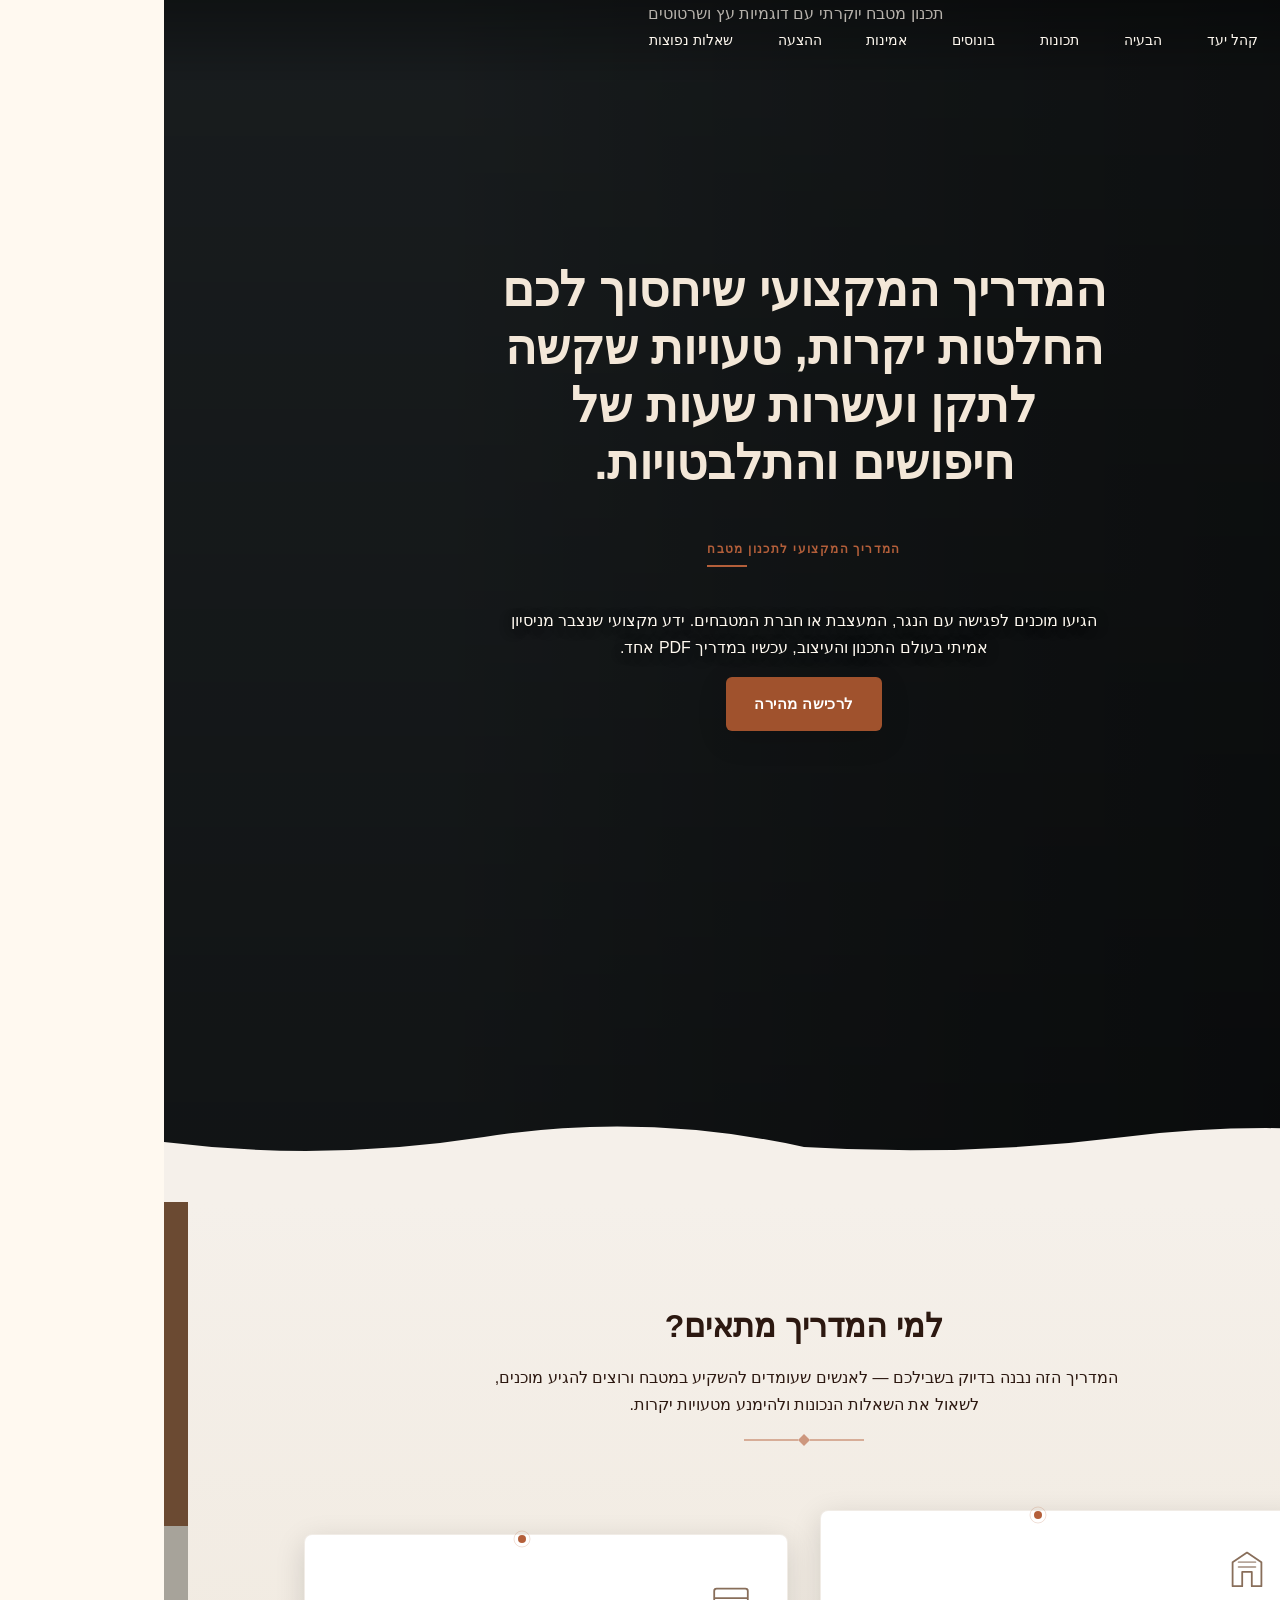
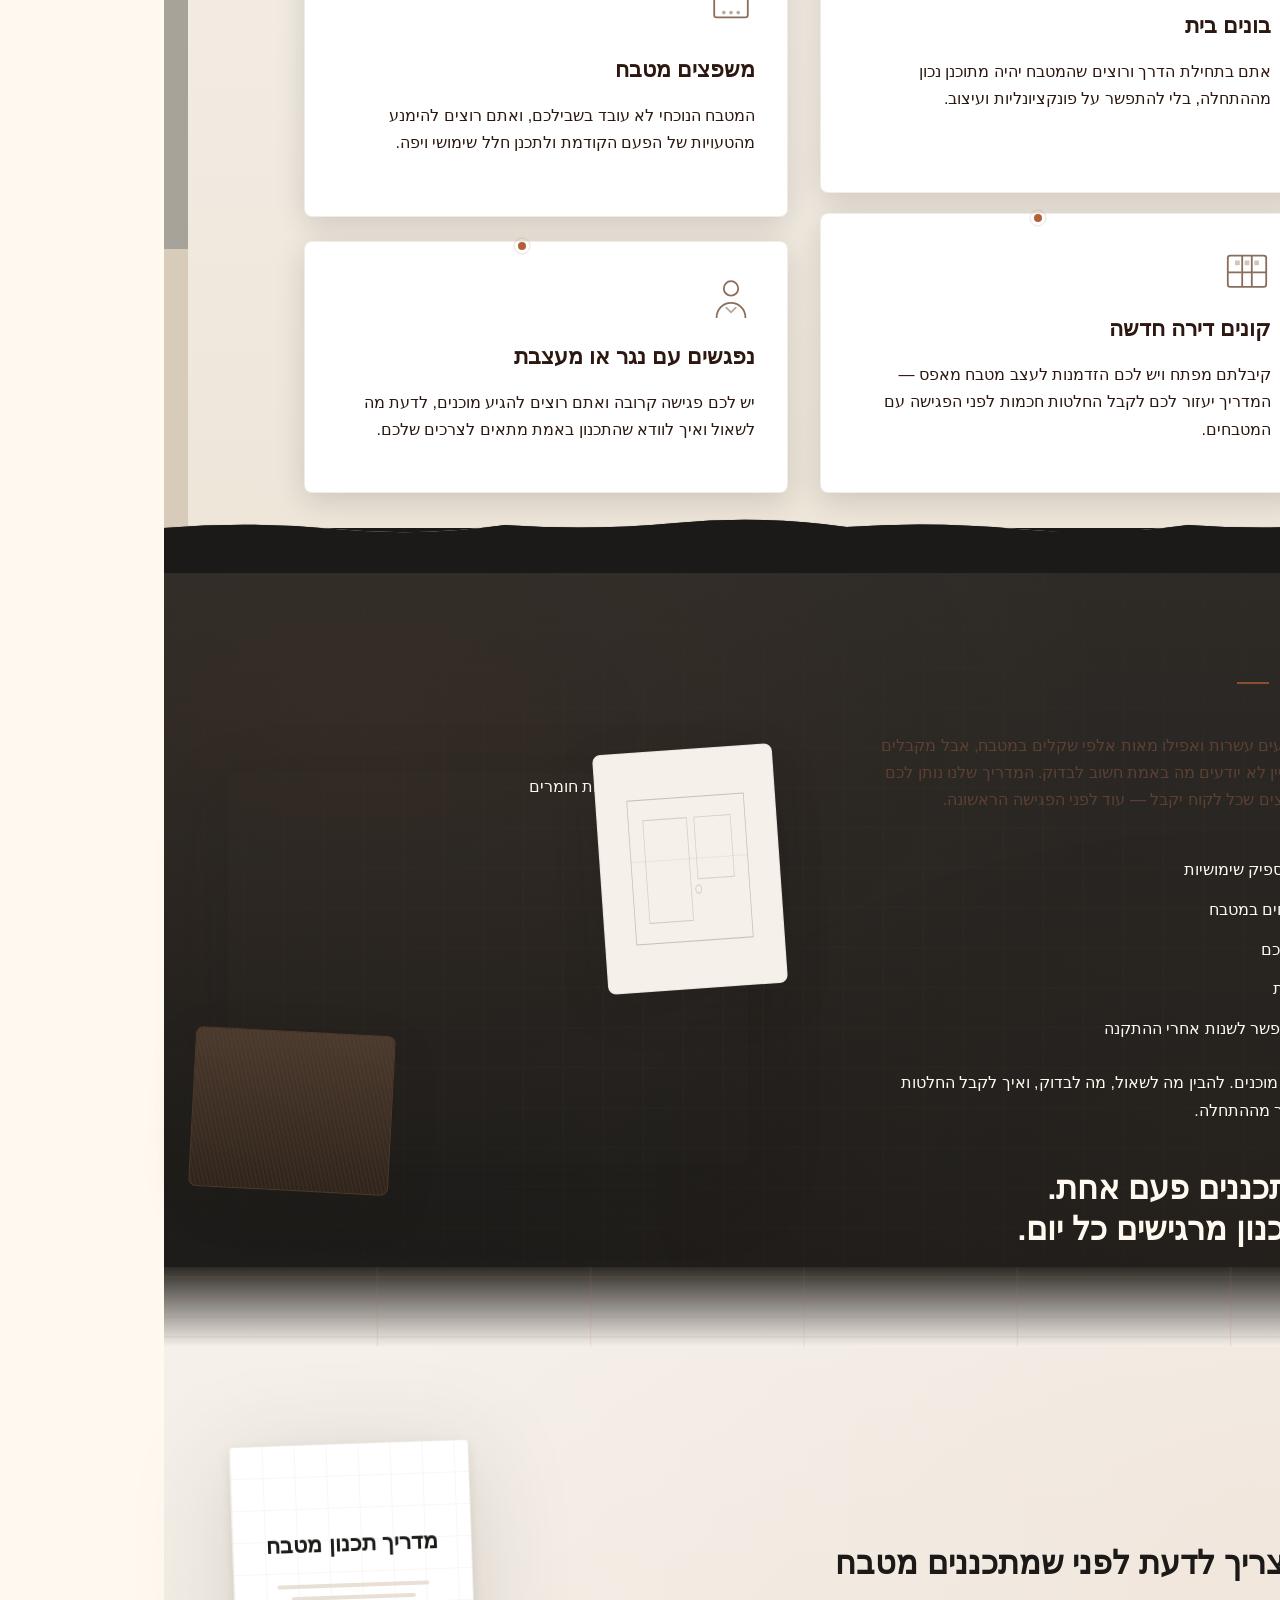
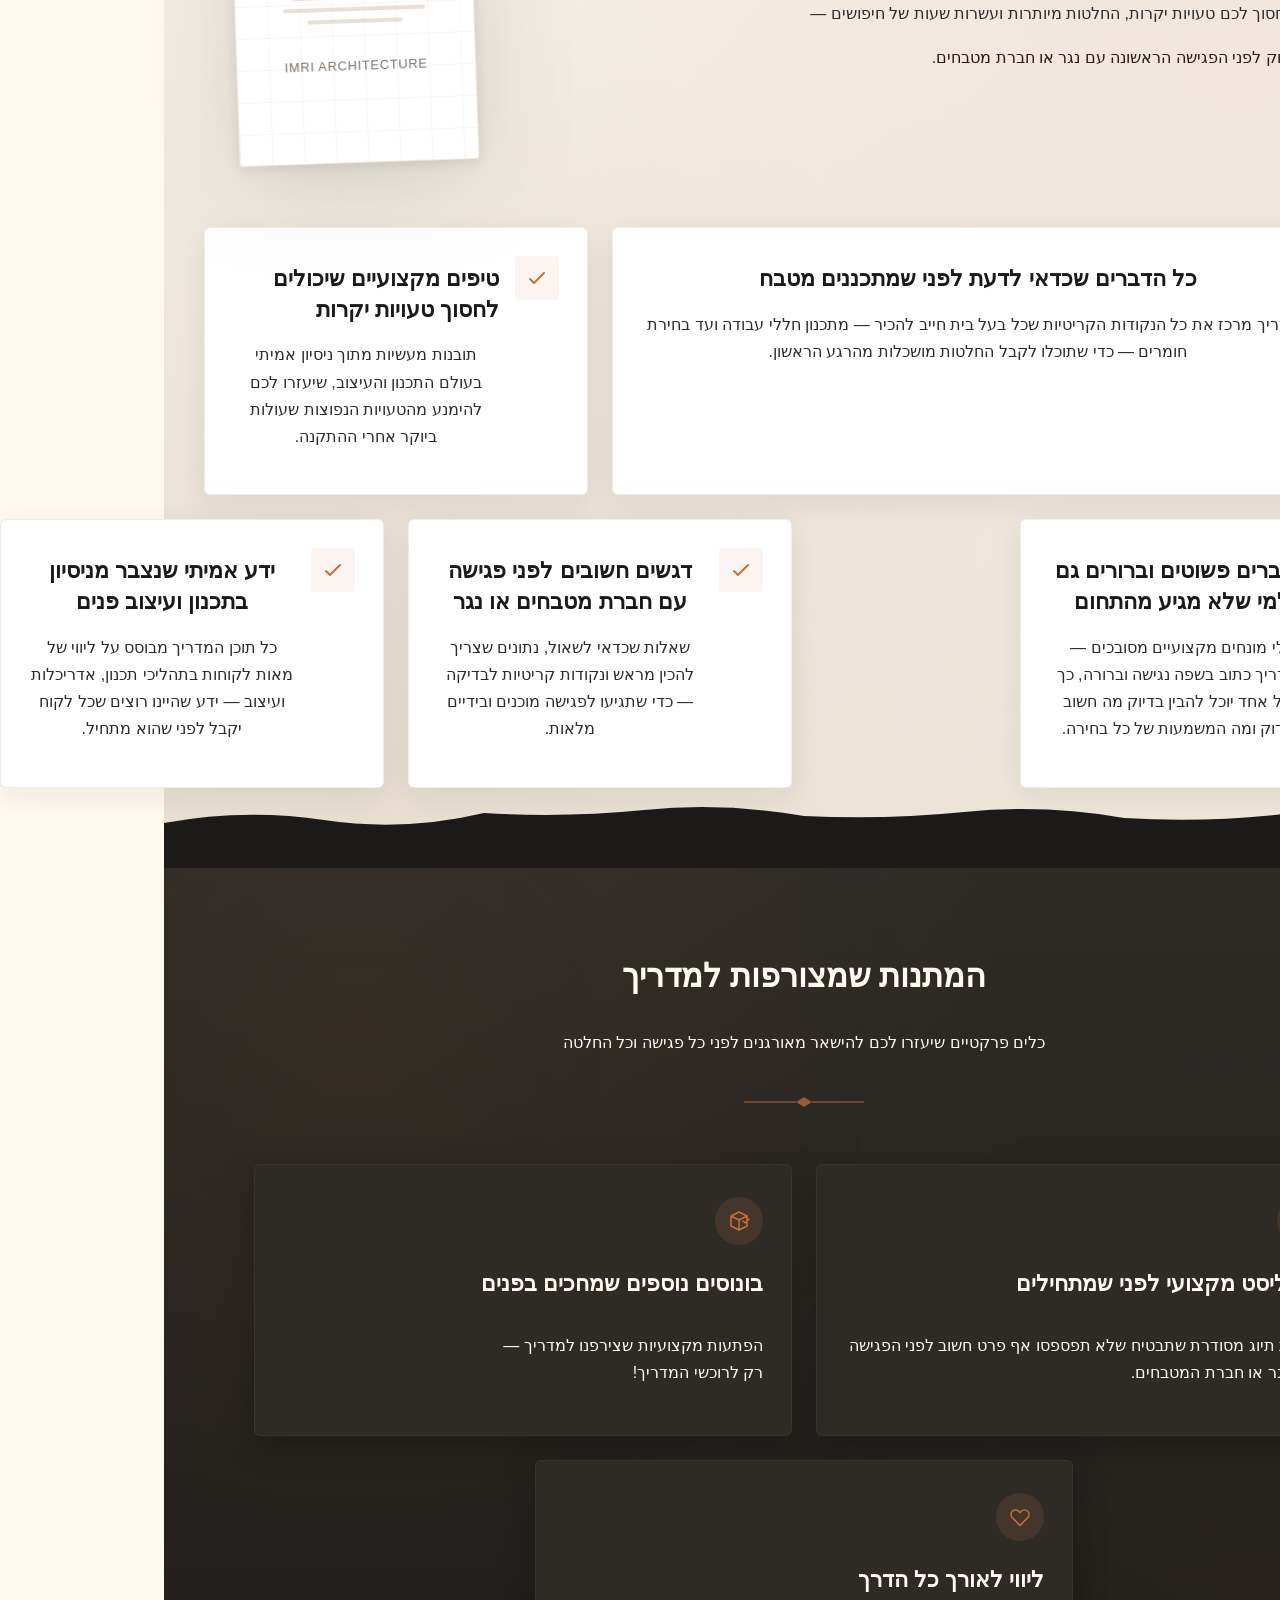
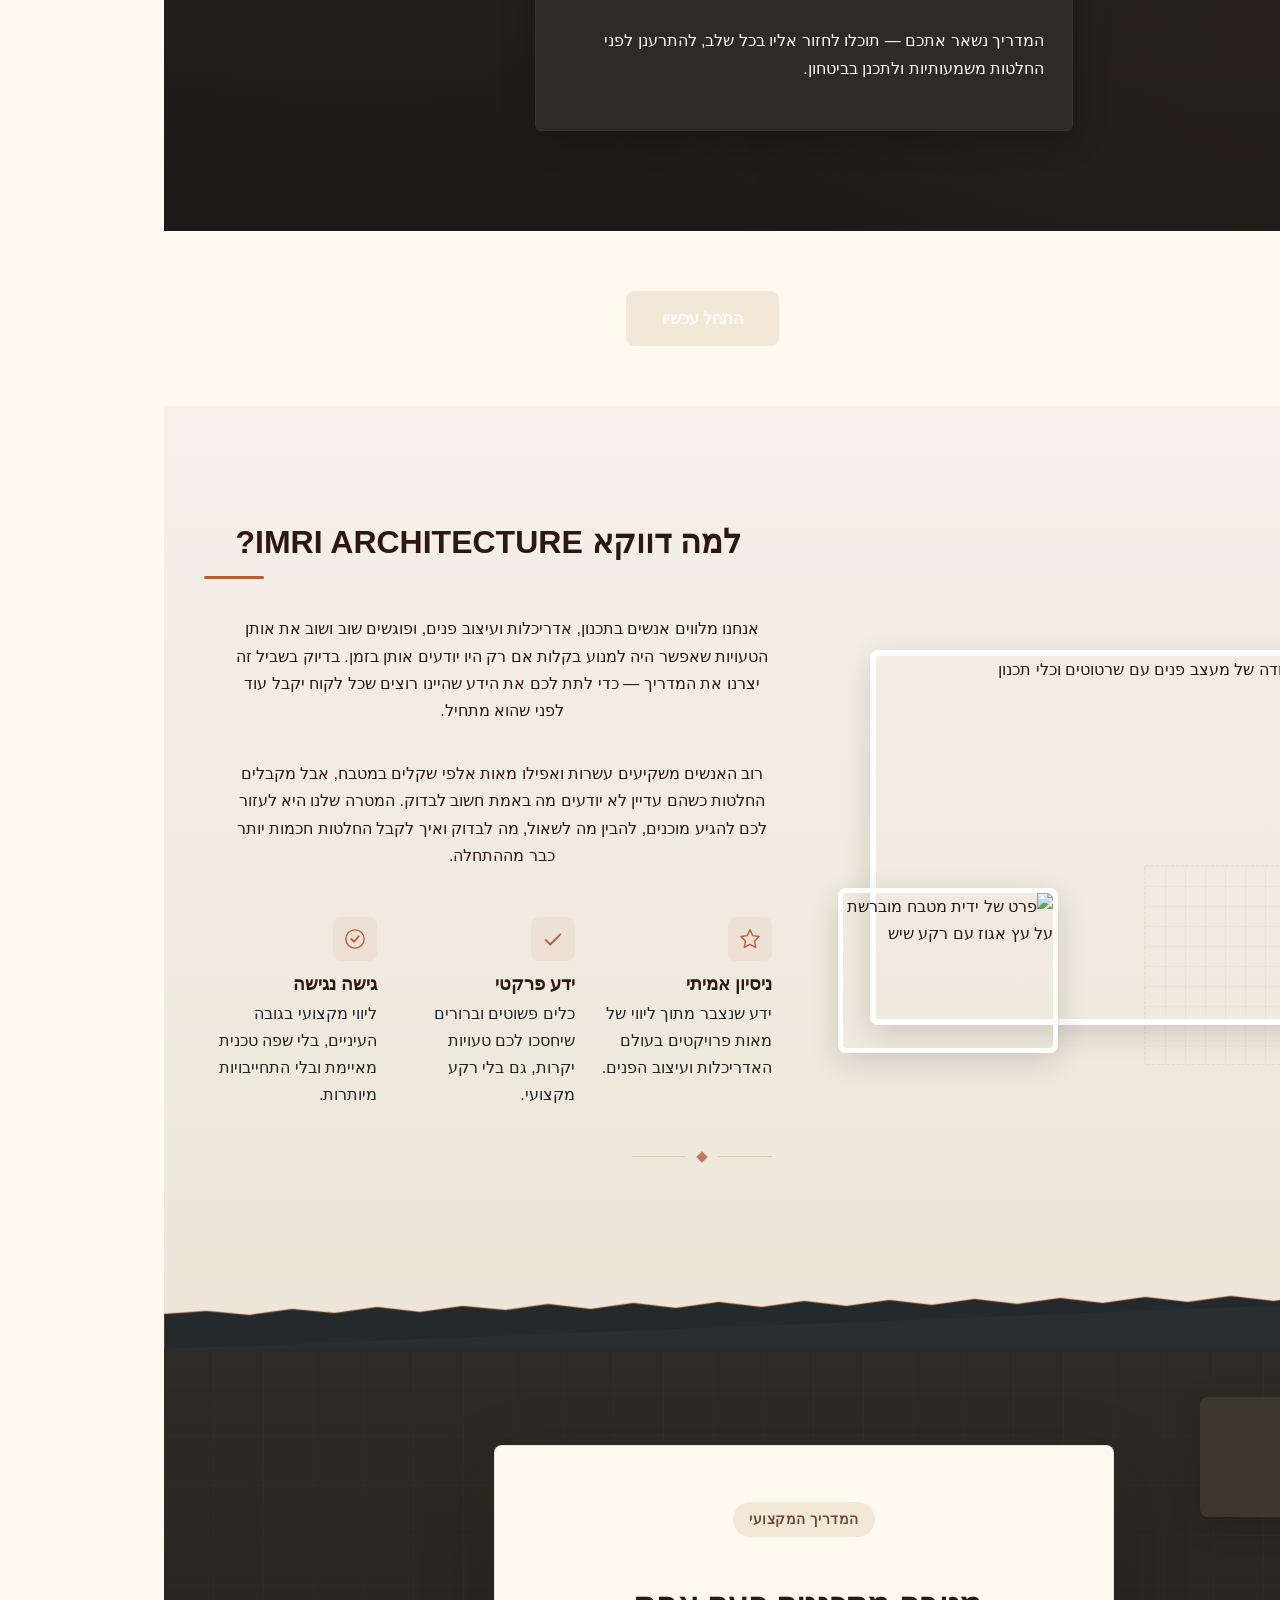
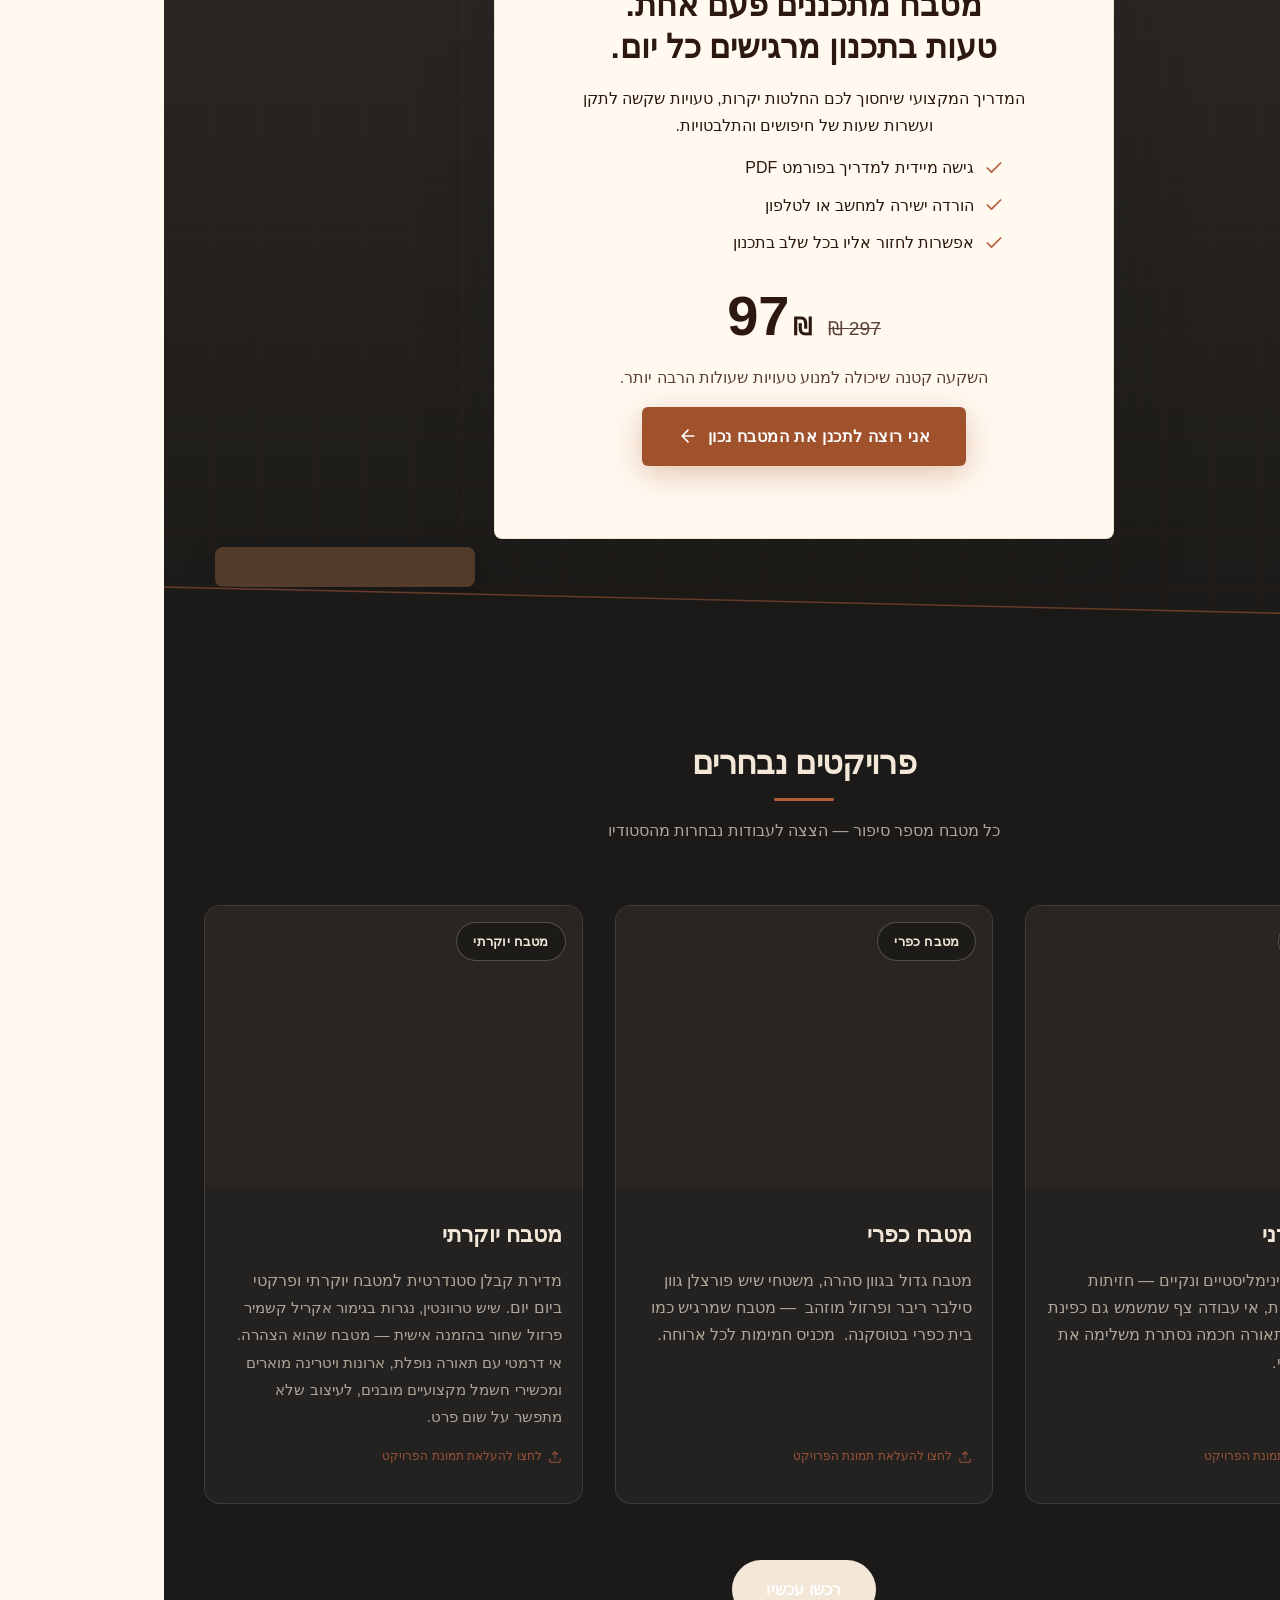
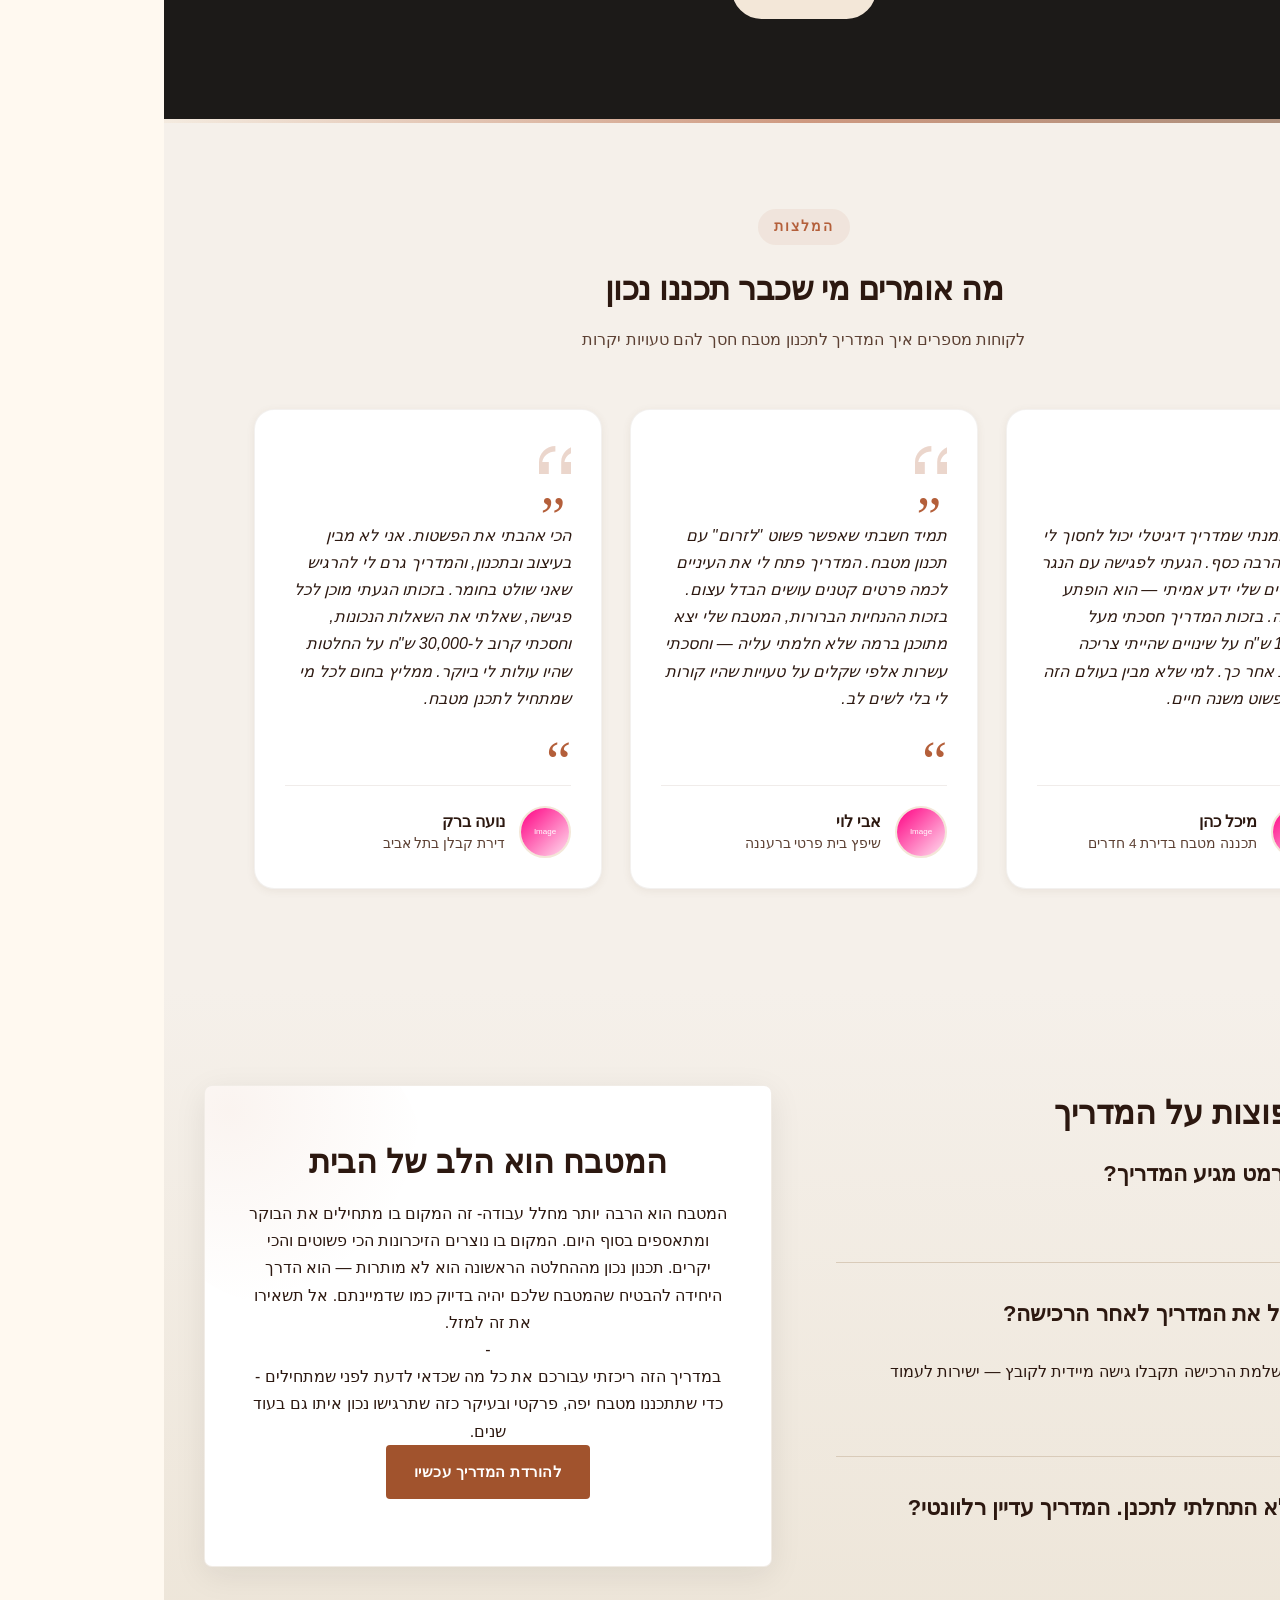
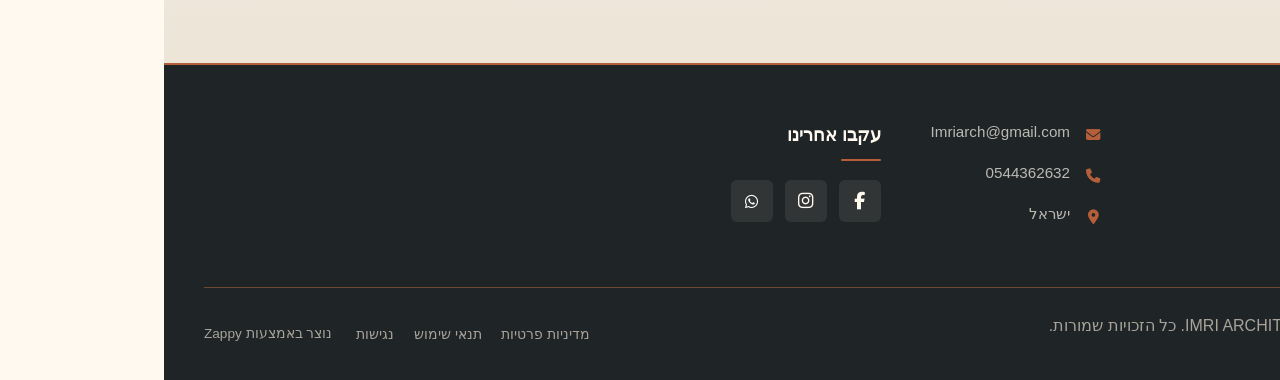
==== index.html @ 39cbe554 "Incremental sync: 1 page(s) — text_edit" ====
<!DOCTYPE html><html lang="he" dir="rtl"><head>
    <meta charset="UTF-8">
    <meta name="viewport" content="width=device-width, initial-scale=1.0">
    <meta name="robots" content="index, follow">
    <title>תכנון מטבח מנצח — IMRI</title>
    <meta name="description" content="המדריך הדיגיטלי שיחסוך לכם טעויות יקרות בתכנון המטבח. מניסיון של אלפי פרויקטים, אנו מעניקים לכם את הכלים לתכנן נכון מההתחלה. הורידו עכשיו ב-97 ₪ בלבד!">
    <meta name="keywords" content="תכנון מטבח, מדריך תכנון מטבח, עיצוב פנים מטבח, אדריכלות מטבח, ייעוץ מטבח מקצועי">
    
    <!-- Favicons -->
    <link rel="icon" type="image/x-icon" href="/assets/favicon.ico">
    <link rel="icon" type="image/png" sizes="16x16" href="/assets/favicon-16x16.png">
    <link rel="icon" type="image/png" sizes="32x32" href="/assets/favicon-32x32.png">
    <link rel="icon" type="image/png" sizes="48x48" href="/assets/favicon-48x48.png">
    <link rel="icon" type="image/png" sizes="192x192" href="/assets/favicon-192x192.png">
    <link rel="icon" type="image/png" sizes="512x512" href="/assets/favicon-512x512.png">
    <link rel="apple-touch-icon" href="/assets/apple-touch-icon.png">
    <!-- Zappy Analytics -->
<script>
(function() {
  'use strict';
  
  // Configuration
  var config = {
    websiteId: 'bab3c1e1-1c79-47ee-a497-6e82688281ee',
    apiUrl: 'https://api.zappy5.com/api/analytics/track',
    sessionDuration: 30 * 60 * 1000, // 30 minutes
    visitorDuration: 30 * 24 * 60 * 60 * 1000, // 30 days
    trackPageViews: true,
    trackClicks: true,
    trackFormSubmissions: true
  };
  
  // Generate or retrieve persistent visitor ID (30 days)
  function getVisitorId() {
    var visitorKey = 'zappy_visitor_' + config.websiteId;
    var visitor = null;
    
    try {
      visitor = localStorage.getItem(visitorKey);
      if (visitor) {
        var visitorData = JSON.parse(visitor);
        var now = Date.now();
        
        // Check if visitor ID is still valid (30 days)
        if (now - visitorData.created < config.visitorDuration) {
          // Update last seen timestamp
          visitorData.lastSeen = now;
          localStorage.setItem(visitorKey, JSON.stringify(visitorData));
          return visitorData.id;
        }
      }
    } catch (e) {
      console.warn('Zappy Analytics: LocalStorage not available');
    }
    
    // Generate new visitor ID
    var newVisitorId = 'zv_' + Date.now() + '_' + Math.random().toString(36).substr(2, 9);
    
    try {
      localStorage.setItem(visitorKey, JSON.stringify({
        id: newVisitorId,
        created: Date.now(),
        lastSeen: Date.now()
      }));
    } catch (e) {
      // Continue without local storage
    }
    
    return newVisitorId;
  }
  
  // Generate or retrieve session ID (30 minutes)
  function getSessionId() {
    var sessionKey = 'zappy_session_' + config.websiteId;
    var session = null;
    
    try {
      session = sessionStorage.getItem(sessionKey);
      if (session) {
        var sessionData = JSON.parse(session);
        var now = Date.now();
        
        // Check if session is still valid
        if (now - sessionData.timestamp < config.sessionDuration) {
          // Update timestamp
          sessionData.timestamp = now;
          sessionStorage.setItem(sessionKey, JSON.stringify(sessionData));
          return sessionData.id;
        }
      }
    } catch (e) {
      console.warn('Zappy Analytics: SessionStorage not available');
    }
    
    // Generate new session ID
    var newSessionId = 'zs_' + Date.now() + '_' + Math.random().toString(36).substr(2, 9);
    
    try {
      sessionStorage.setItem(sessionKey, JSON.stringify({
        id: newSessionId,
        timestamp: Date.now()
      }));
    } catch (e) {
      // Continue without session storage
    }
    
    return newSessionId;
  }
  
  var visitorId = getVisitorId();
  var sessionId = getSessionId();
  
  // Track an event
  function trackEvent(eventType, data) {
    data = data || {};
    
    var eventData = {
      website_id: config.websiteId,
      event_type: eventType,
      page_path: window.location.pathname,
      referrer: document.referrer || 'direct',
      visitor_id: visitorId,
      session_id: sessionId,
      metadata: data
    };
    
    // Use sendBeacon if available (better for page unload events)
    if (navigator.sendBeacon) {
      var blob = new Blob([JSON.stringify(eventData)], { type: 'application/json' });
      navigator.sendBeacon(config.apiUrl, blob);
    } else {
      // Fallback to fetch
      fetch(config.apiUrl, {
        method: 'POST',
        headers: {
          'Content-Type': 'application/json'
        },
        body: JSON.stringify(eventData),
        keepalive: true
      }).catch(function(error) {
        console.warn('Zappy Analytics: Failed to track event', error);
      });
    }
  }
  
  // Track page view
  if (config.trackPageViews) {
    trackEvent('pageview', {
      title: document.title,
      url: window.location.href
    });
  }
  
  // Track clicks on important elements
  if (config.trackClicks) {
    document.addEventListener('click', function(e) {
      var target = e.target;
      
      // Track button clicks (counted as actions)
      if (target.tagName === 'BUTTON' || target.closest('button')) {
        var button = target.tagName === 'BUTTON' ? target : target.closest('button');
        var clickMeta = {
          element: 'button',
          text: button.textContent.trim().substring(0, 100),
          id: button.id || null,
          class: button.className || null
        };
        
        trackEvent('click', clickMeta);
      }
      
      // Track link clicks (navigation - not counted as actions)
      else if (target.tagName === 'A' || target.closest('a')) {
        var link = target.tagName === 'A' ? target : target.closest('a');
        var navMeta = {
          element: 'link',
          text: link.textContent.trim().substring(0, 100),
          href: link.href,
          external: link.hostname !== window.location.hostname
        };
        
        trackEvent('navigation', navMeta);
      }
    }, true);
  }
  
  
  // Track form submissions
  if (config.trackFormSubmissions) {
    document.addEventListener('submit', function(e) {
      var form = e.target;
      
      trackEvent('form_submit', {
        form_id: form.id || null,
        form_name: form.name || null,
        form_action: form.action || null,
        form_method: form.method || 'GET'
      });
    }, true);
  }
  
  // Track time on page (send on page unload)
  var pageLoadTime = Date.now();
  
  window.addEventListener('beforeunload', function() {
    var timeOnPage = Math.floor((Date.now() - pageLoadTime) / 1000); // in seconds
    
    trackEvent('page_unload', {
      time_on_page: timeOnPage,
      page_path: window.location.pathname
    });
  });
  
  // Expose tracking function globally for custom events
  window.zappyAnalytics = {
    track: trackEvent,
    getVisitorId: function() { return visitorId; },
    getSessionId: function() { return sessionId; }
  };
  
})();
</script>
<!-- End Zappy Analytics -->
<!-- Zappy Marketing Events -->
<script>
(function() {
  'use strict';
  if (window.zappyFireMarketingEvent) return;

  var ECOM_MODE = "";
  var IS_CATALOG = false;
  var IS_FULL = false;

  var ECOM_ALIAS = {
    begin_checkout: 'checkout_started',
    purchase: 'checkout_complete',
    add_to_cart: 'add_to_cart',
    view_product: 'view_product'
  };

  function pagePath() {
    try {
      if (window.ZAPPY_CONFIG && window.ZAPPY_CONFIG.currentPagePath) {
        return window.ZAPPY_CONFIG.currentPagePath;
      }
    } catch (e) {}
    try { return window.location.pathname || '/'; } catch (e2) { return '/'; }
  }

  function normalizeItems(meta) {
    meta = meta || {};
    var raw = meta.items || meta.cartItems || meta.cart_items || meta.lineItems || [];
    if (!Array.isArray(raw)) raw = [];
    var out = [];
    for (var i = 0; i < raw.length; i++) {
      var item = raw[i];
      if (!item || typeof item !== 'object') continue;
      var id = String(item.item_id || item.productId || item.product_id || item.id || '').trim();
      var name = String(item.item_name || item.productName || item.product_name || item.name || '').trim();
      var price = parseFloat(item.price != null ? item.price : (item.unitPrice != null ? item.unitPrice : 0)) || 0;
      var quantity = Math.max(1, parseInt(item.quantity != null ? item.quantity : (item.qty != null ? item.qty : 1), 10) || 1);
      if (!id && !name) continue;
      out.push({ item_id: id || name, item_name: name || id, price: price, quantity: quantity });
    }
    return out;
  }

  function buildGa4Params(eventId, meta) {
    meta = meta || {};
    var items = normalizeItems(meta);
    var value = parseFloat(meta.value != null ? meta.value : (meta.total != null ? meta.total : 0)) || 0;
    var currency = String(meta.currency || 'USD').toUpperCase();

    if (eventId === 'checkout_complete') {
      return {
        transaction_id: String(meta.transaction_id || meta.orderId || meta.order_id || meta.orderNumber || '') || undefined,
        value: value,
        currency: currency,
        items: items
      };
    }
    if (eventId === 'checkout_started') {
      return { value: value, currency: currency, items: items };
    }
    if (eventId === 'add_to_cart') {
      var atcItems = items.length ? items : [{
        item_id: String(meta.productId || meta.product_id || ''),
        item_name: String(meta.productName || meta.product_name || ''),
        price: parseFloat(meta.value != null ? meta.value : (meta.price != null ? meta.price : 0)) || 0,
        quantity: parseInt(meta.quantity != null ? meta.quantity : 1, 10) || 1
      }].filter(function(x) { return x.item_id || x.item_name; });
      return {
        value: value || (atcItems[0] ? atcItems[0].price * atcItems[0].quantity : 0),
        currency: currency,
        items: atcItems
      };
    }
    if (eventId === 'view_product') {
      var vpItems = items.length ? items : [{
        item_id: String(meta.productId || meta.product_id || ''),
        item_name: String(meta.productName || meta.product_name || ''),
        price: parseFloat(meta.price != null ? meta.price : (meta.value != null ? meta.value : 0)) || 0,
        quantity: 1
      }].filter(function(x) { return x.item_id || x.item_name; });
      return {
        currency: currency,
        value: value || (vpItems[0] ? vpItems[0].price : 0),
        items: vpItems
      };
    }
    if (eventId === 'whatsapp_click' || eventId === 'phone_click') {
      return { method: eventId === 'whatsapp_click' ? 'whatsapp' : 'phone', page_path: meta.pagePath || pagePath() };
    }
    if (eventId === 'contact_form_submitted' || eventId === 'product_inquiry') {
      return { page_path: meta.pagePath || pagePath() };
    }
    return meta;
  }

  function buildMetaParams(eventId, meta) {
    meta = meta || {};
    var items = normalizeItems(meta);
    var value = parseFloat(meta.value != null ? meta.value : (meta.total != null ? meta.total : 0)) || 0;
    var currency = String(meta.currency || 'USD').toUpperCase();
    var contentIds = [];
    var numItems = 0;
    for (var i = 0; i < items.length; i++) {
      if (items[i].item_id) contentIds.push(items[i].item_id);
      numItems += items[i].quantity || 1;
    }

    if (eventId === 'checkout_complete') {
      return {
        value: value,
        currency: currency,
        content_ids: contentIds.length ? contentIds : undefined,
        content_type: 'product',
        num_items: numItems || undefined,
        order_id: String(meta.order_id || meta.orderId || meta.transaction_id || meta.orderNumber || '') || undefined
      };
    }
    if (eventId === 'checkout_started') {
      return {
        value: value,
        currency: currency,
        content_ids: contentIds.length ? contentIds : undefined,
        content_type: 'product',
        num_items: numItems || parseInt(meta.itemCount != null ? meta.itemCount : 0, 10) || undefined
      };
    }
    if (eventId === 'add_to_cart') {
      var id = String(meta.productId || meta.product_id || contentIds[0] || '');
      return {
        value: value || (items[0] ? items[0].price * items[0].quantity : 0),
        currency: currency,
        content_ids: id ? [id] : (contentIds.length ? contentIds : undefined),
        content_type: 'product',
        content_name: meta.productName || meta.product_name || (items[0] && items[0].item_name),
        num_items: parseInt(meta.quantity != null ? meta.quantity : (numItems || 1), 10) || 1
      };
    }
    if (eventId === 'view_product') {
      var vid = String(meta.productId || meta.product_id || contentIds[0] || '');
      return {
        value: value || parseFloat(meta.price != null ? meta.price : 0) || 0,
        currency: currency,
        content_ids: vid ? [vid] : (contentIds.length ? contentIds : undefined),
        content_type: 'product',
        content_name: meta.productName || meta.product_name || (items[0] && items[0].item_name)
      };
    }
    if (eventId === 'whatsapp_click' || eventId === 'phone_click') {
      return {
        content_name: eventId === 'whatsapp_click' ? 'WhatsApp' : 'Phone',
        content_category: 'contact'
      };
    }
    if (eventId === 'contact_form_submitted' || eventId === 'product_inquiry') {
      return {
        content_name: eventId === 'product_inquiry' ? 'Product inquiry' : 'Contact form',
        content_category: meta.productName || meta.product_name || undefined
      };
    }
    return meta;
  }

  var PLATFORM = {
    whatsapp_click: { ga4: 'contact', meta: 'Contact', gtm: 'whatsapp_click', ecom: false },
    phone_click: { ga4: 'contact', meta: 'Contact', gtm: 'phone_click', ecom: false },
    contact_form_submitted: { ga4: 'generate_lead', meta: 'Lead', gtm: 'contact_form_submitted', ecom: false },
    checkout_started: { ga4: 'begin_checkout', meta: 'InitiateCheckout', gtm: 'begin_checkout', ecom: true },
    checkout_complete: { ga4: 'purchase', meta: 'Purchase', gtm: 'purchase', ecom: true },
    product_inquiry: { ga4: 'generate_lead', meta: 'Lead', gtm: 'product_inquiry', ecom: false },
    add_to_cart: { ga4: 'add_to_cart', meta: 'AddToCart', gtm: 'add_to_cart', ecom: true },
    view_product: { ga4: 'view_item', meta: 'ViewContent', gtm: 'view_item', ecom: true }
  };

  function purchaseDedupKey(orderId) {
    return 'zappy_purchase_fired_' + String(orderId || '');
  }

  function alreadyFiredPurchase(orderId) {
    if (!orderId) return false;
    try {
      return sessionStorage.getItem(purchaseDedupKey(orderId)) === '1';
    } catch (e) {
      return false;
    }
  }

  function markPurchaseFired(orderId) {
    if (!orderId) return;
    try { sessionStorage.setItem(purchaseDedupKey(orderId), '1'); } catch (e) {}
  }

  /**
   * Fire a marketing event to first-party analytics + GA4/GTM/Meta when present.
   * @param {string} eventName marketing ID or ecommerce alias
   * @param {object} [metadata]
   * @param {{ skipFirstParty?: boolean }} [opts]
   */
  window.zappyFireMarketingEvent = function(eventName, metadata, opts) {
    try {
      opts = opts || {};
      metadata = metadata || {};
      var eventId = ECOM_ALIAS[eventName] || eventName;
      var plat = PLATFORM[eventId];
      if (!plat) return;

      if (!metadata.pagePath && !metadata.page_path) {
        metadata.pagePath = pagePath();
      }

      if (eventId === 'checkout_complete') {
        var oid = String(metadata.orderId || metadata.order_id || metadata.transaction_id || '');
        if (oid && alreadyFiredPurchase(oid)) return;
        if (oid) markPurchaseFired(oid);
      }

      // First-party (skip when already tracked via zappyTrackEcomAnalytics path
      // that opts out, or when caller already recorded under a different name)
      if (!opts.skipFirstParty) {
        try {
          if (window.zappyAnalytics && typeof window.zappyAnalytics.track === 'function') {
            window.zappyAnalytics.track(eventId, metadata);
          }
        } catch (e1) {}
      }

      // GTM / dataLayer — platform-standard ecommerce event names
      try {
        window.dataLayer = window.dataLayer || [];
        if (plat.ecom) {
          var ga4ForGtm = buildGa4Params(eventId, metadata);
          var ecommerce = {};
          if (ga4ForGtm.transaction_id) ecommerce.transaction_id = ga4ForGtm.transaction_id;
          if (ga4ForGtm.value != null) ecommerce.value = ga4ForGtm.value;
          if (ga4ForGtm.currency) ecommerce.currency = ga4ForGtm.currency;
          if (ga4ForGtm.items) ecommerce.items = ga4ForGtm.items;
          window.dataLayer.push({ event: plat.gtm, ecommerce: ecommerce });
          // Secondary Zappy-specific trigger for merchants who want it
          if (eventId === 'checkout_complete' || eventId === 'checkout_started') {
            window.dataLayer.push({ event: eventId, ecommerce: ecommerce });
          }
        } else {
          var dl = { event: plat.gtm };
          for (var k in metadata) {
            if (Object.prototype.hasOwnProperty.call(metadata, k)) dl[k] = metadata[k];
          }
          window.dataLayer.push(dl);
        }
      } catch (e2) {}

      // GA4 gtag
      try {
        if (typeof window.gtag === 'function') {
          window.gtag('event', plat.ga4, buildGa4Params(eventId, metadata));
        }
      } catch (e3) {}

      // Meta Pixel (only when fbq is loaded — consent-gated lazy loader)
      try {
        if (typeof window.fbq === 'function') {
          window.fbq('track', plat.meta, buildMetaParams(eventId, metadata));
        }
      } catch (e4) {}
    } catch (err) {}
  };

  // ---- Click listeners (capture) ----
  var recent = Object.create(null);
  function dedupe(key) {
    var now = Date.now();
    if (recent[key] && now - recent[key] < 800) return true;
    recent[key] = now;
    return false;
  }

  function closest(el, selector) {
    if (!el) return null;
    if (el.closest) return el.closest(selector);
    return null;
  }

  function findAnchor(el) {
    var node = el;
    while (node && node !== document) {
      if (node.tagName === 'A') return node;
      node = node.parentElement;
    }
    return null;
  }

  function isWhatsAppHref(href) {
    if (!href) return false;
    var h = String(href).toLowerCase();
    return h.indexOf('wa.me/') !== -1 ||
      h.indexOf('api.whatsapp.com') !== -1 ||
      h.indexOf('whatsapp.com/send') !== -1 ||
      h.indexOf('whatsapp:') === 0;
  }

  document.addEventListener('click', function(e) {
    try {
      var target = e.target;
      if (!target) return;

      // WhatsApp
      var waFloat = closest(target, '.whatsapp-float, a.whatsapp-float, [data-zappy-whatsapp]');
      var anchor = findAnchor(target);
      var href = (anchor && anchor.href) || '';
      if (waFloat || (anchor && isWhatsAppHref(href))) {
        if (!dedupe('wa:' + href)) {
          var waSource = waFloat ? 'float' : 'link';
          window.zappyFireMarketingEvent('whatsapp_click', {
            source: waSource,
            href: href || null,
            pagePath: pagePath()
          });
        }
        return;
      }

      // Phone
      var phoneBtn = closest(target, '.phone-header-btn, .nav-phone-btn, .call-btn, [data-zappy-phone]');
      var telHref = '';
      if (anchor && anchor.href && String(anchor.href).toLowerCase().indexOf('tel:') === 0) {
        telHref = anchor.href;
      } else if (phoneBtn && phoneBtn.href && String(phoneBtn.href).toLowerCase().indexOf('tel:') === 0) {
        telHref = phoneBtn.href;
      }
      if (phoneBtn || telHref) {
        var phone = '';
        if (telHref) {
          phone = String(telHref).replace(/^tel:/i, '').trim();
        }
        if (!dedupe('tel:' + (phone || (phoneBtn && phoneBtn.id) || 'btn'))) {
          window.zappyFireMarketingEvent('phone_click', {
            source: phoneBtn ? 'button' : 'link',
            phone: phone || null,
            href: telHref || null,
            pagePath: pagePath()
          });
        }
        return;
      }

      // Catalog / product inquiry
      if (IS_CATALOG || IS_FULL) {
        var inq = closest(target, '.card-inquiry-btn, #zappy-pdp-inquiry-btn, a.inquiry-btn');
        if (inq) {
          if (!dedupe('inq:' + (inq.id || inq.className))) {
            var product = window.currentProduct || null;
            var productId = (inq.getAttribute && inq.getAttribute('data-product-id')) ||
              (product && product.id) || null;
            var productName = (inq.getAttribute && inq.getAttribute('data-product-name')) ||
              (product && product.name) || null;
            var channel = 'contact_page';
            var inqHref = (inq.tagName === 'A' && inq.href) ? inq.href : '';
            if (inqHref && String(inqHref).toLowerCase().indexOf('mailto:') === 0) channel = 'mailto';
            window.zappyFireMarketingEvent('product_inquiry', {
              source: inq.id === 'zappy-pdp-inquiry-btn' ? 'pdp' : 'card',
              productId: productId,
              productName: productName,
              channel: channel,
              pagePath: pagePath()
            });
          }
        }
      }
    } catch (err) {}
  }, true);
})();
</script>
    <meta property="og:title" content="תכנון מטבח מנצח — IMRI">
    <meta property="og:description" content="המדריך הדיגיטלי שיחסוך לכם טעויות יקרות בתכנון המטבח. מניסיון של אלפי פרויקטים, אנו מעניקים לכם את הכלים לתכנן נכון מההתחלה. הורידו עכשיו ב-97 ₪ בלבד!">
    <meta name="twitter:card" content="summary_large_image">
    <meta name="twitter:title" content="תכנון מטבח מנצח — IMRI">
    <meta name="twitter:description" content="המדריך הדיגיטלי שיחסוך לכם טעויות יקרות בתכנון המטבח. מניסיון של אלפי פרויקטים, אנו מעניקים לכם את הכלים לתכנן נכון מההתחלה. הורידו עכשיו ב-97 ₪ בלבד!">
    <script type="application/ld+json">{"@context":"https://schema.org","@graph":[{"@type":"LocalBusiness","@id":"https://imriarchitecture.co.il#organization","name":"IMRI ARCHITECTURE","url":"https://imriarchitecture.co.il","description":"IMRI is an interior design and architecture firm that created a professional digital guide (PDF) for kitchen planning, priced at 97 ₪ (discounted from 297 ₪). The brand positions itself as an experienced, knowledgeable partner that helps homeowners avoid costly planning mistakes before they begin. The guide is practical and accessible, aimed at people who are about to invest heavily in a kitchen renovation or new build. The tone is warm, professional, and empowering — focused on saving clients time, money, and stress through expert knowledge accumulated from real-world design experience.","address":{"@type":"PostalAddress","streetAddress":"ישראל"},"contactPoint":[{"@type":"ContactPoint","contactType":"customer service","email":"Imriarch@gmail.com","telephone":"0544362632"}]},{"@type":"WebSite","@id":"https://imriarchitecture.co.il#website","url":"https://imriarchitecture.co.il","name":"IMRI ARCHITECTURE","publisher":{"@id":"https://imriarchitecture.co.il#organization"}}]}</script>
    <meta property="og:type" content="website">
  <meta property="og:locale" content="he_IL">
  
  
  
  
  
  <style>
    .skip-link { position: absolute; top: 0; left: 0; transform: translateY(-200%); padding: 12px 18px; background: var(--bg-dark, #1a1a1a); color: var(--text-light, #fff); font-weight: 600; border-radius: 0 0 8px 0; z-index: 10000; }
    .skip-link:focus { transform: none; outline: 2px solid var(--ring, #fff); outline-offset: 2px; }
    :focus-visible { outline: 2px solid var(--ring, currentColor); outline-offset: 3px; }
  </style>


  
    <!-- Favicons -->
    <link rel="icon" type="image/x-icon" href="/assets/favicon.ico">
    <link rel="icon" type="image/png" sizes="16x16" href="/assets/favicon-16x16.png">
    <link rel="icon" type="image/png" sizes="32x32" href="/assets/favicon-32x32.png">
    <link rel="icon" type="image/png" sizes="48x48" href="/assets/favicon-48x48.png">
    <link rel="icon" type="image/png" sizes="192x192" href="/assets/favicon-192x192.png">
    <link rel="icon" type="image/png" sizes="512x512" href="/assets/favicon-512x512.png">
    <link rel="apple-touch-icon" href="/assets/apple-touch-icon.png">
    <!-- Cookie Consent -->
    <link rel="stylesheet" href="https://cdn.jsdelivr.net/npm/vanilla-cookieconsent@3/dist/cookieconsent.css">
    <!-- Mickidum Accessibility Toolbar lazy-loaded by runtime -->

<style data-zappy-section-v2-css="true">
/* V2 Regenerated Section CSS */
.index-bonuses-section {
  position: relative;
  background-color: #1C1A18;
  background-image:
    radial-gradient(circle at 15% 20%, rgba(196,112,63,0.06) 0%, transparent 50%),
    radial-gradient(circle at 85% 80%, rgba(107,74,50,0.08) 0%, transparent 50%),
    linear-gradient(180deg, #2E2B27 0%, #1C1A18 100%);
  color: var(--text-light);
  padding: 80px 24px 100px;
  overflow: hidden;
  direction: rtl;
  text-align: right;
}

.index-bonuses-section .bonuses-container {
  position: relative;
  z-index: 2;
  max-width: 1100px;
  margin: 0 auto;
  display: flex;
  flex-direction: column;
  align-items: center;
  gap: 48px;
}

.index-bonuses-section .bonuses-header {
  text-align: center;
  max-width: 700px;
  margin: 0 auto;
  display: flex;
  flex-direction: column;
  align-items: center;
  gap: 16px;
}

.index-bonuses-section .bonuses-title {
  font-family: 'Noto Serif Hebrew', 'Frank Ruhl Libre', serif;
  font-size: 2rem;
  font-weight: 600;
  line-height: 1.25;
  color: var(--text-light);
  margin: 0;
  text-align: center;
}

.index-bonuses-section .bonuses-subtitle {
  font-family: 'Noto Sans Hebrew', 'Assistant', sans-serif;
  font-size: 1.05rem;
  font-weight: 400;
  line-height: 1.8;
  color: var(--text-muted);
  margin: 0;
  text-align: center;
  max-width: 600px;
}

.index-bonuses-section .bonuses-ornament {
  display: flex;
  justify-content: center;
  align-items: center;
  margin-top: 8px;
}

.index-bonuses-section .bonuses-ornament svg {
  display: block;
}

.index-bonuses-section .bonuses-grid {
  display: grid;
  grid-template-columns: repeat(3, 1fr);
  gap: 24px;
  width: 100%;
  margin-top: 8px;
}

.index-bonuses-section .bonus-card {
  background: #2E2B27;
  border-radius: 6px;
  box-shadow: 0 8px 32px rgba(0,0,0,0.25);
  padding: 2rem 1.75rem;
  border: 1px solid rgba(58,53,48,0.8);
  display: flex;
  flex-direction: column;
  align-items: flex-start;
  gap: 16px;
  transition: transform 0.3s ease, box-shadow 0.3s ease, border-color 0.3s ease;
  text-align: right;
  min-width: 0;
}

.index-bonuses-section .bonus-card:hover {
  transform: translateY(-6px);
  box-shadow: 0 16px 48px rgba(160,82,45,0.28);
  border-color: rgba(196,112,63,0.4);
}

.index-bonuses-section .bonus-icon-wrapper {
  display: flex;
  align-items: center;
  justify-content: center;
  width: 48px;
  height: 48px;
  border-radius: 50%;
  background: rgba(196,112,63,0.15);
  color: #C4703F;
  flex-shrink: 0;
}

.index-bonuses-section .bonus-icon {
  width: 24px;
  height: 24px;
  stroke: currentColor;
}

.index-bonuses-section .bonus-card-title {
  font-family: 'Noto Serif Hebrew', 'Frank Ruhl Libre', serif;
  font-size: 1.4rem;
  font-weight: 600;
  line-height: 1.35;
  color: var(--text-light);
  margin: 0;
  text-align: right;
}

.index-bonuses-section .bonus-card-desc {
  font-family: 'Noto Sans Hebrew', 'Assistant', sans-serif;
  font-size: 0.95rem;
  font-weight: 400;
  line-height: 1.75;
  color: var(--text-muted);
  margin: 0;
  text-align: right;
}

.index-bonuses-section .bonuses-image {
  width: 100%;
  max-width: 800px;
  height: auto;
  border-radius: 6px;
  box-shadow: 0 24px 72px rgba(28,26,24,0.22);
  border: 1px solid rgba(58,53,48,0.6);
  margin-top: 16px;
  object-fit: cover;
  aspect-ratio: 3 / 2;
}

.index-bonuses-section .bonuses-bg-pattern {
  position: absolute;
  bottom: 0;
  left: 0;
  width: 100%;
  height: 100%;
  pointer-events: none;
  z-index: 0;
  opacity: 0.5;
  mask-image: linear-gradient(to top, rgba(0,0,0,0.2) 0%, rgba(0,0,0,0) 60%);
  -webkit-mask-image: linear-gradient(to top, rgba(0,0,0,0.2) 0%, rgba(0,0,0,0) 60%);
}

@media (max-width: 768px) {
  .index-bonuses-section {
    padding: 100px 16px 60px;
  }

  .index-bonuses-section .bonuses-container {
    gap: 36px;
  }

  .index-bonuses-section .bonuses-grid {
    grid-template-columns: 1fr !important;
    gap: 20px;
  }

  .index-bonuses-section .bonus-card {
    padding: 1.5rem;
  }

  .index-bonuses-section .bonuses-title {
    font-size: 1.75rem;
  }

  .index-bonuses-section .bonuses-subtitle {
    font-size: 1rem;
  }

  .index-bonuses-section .bonuses-image {
    max-width: 100%;
    margin-top: 8px;
  }
}
</style>
    <style id="zappy-critical-above-fold-css">
html{box-sizing:border-box;-webkit-text-size-adjust:100%}*,*::before,*::after{box-sizing:inherit}body{margin:0;min-width:320px;overflow-x:clip}img,svg,video{max-width:100%;height:auto}main{display:block}.container{width:min(100% - 32px,1200px);margin-inline:auto}.navbar,nav.navbar,header .navbar,header[role="banner"]{position:relative;z-index:1000;width:100%}.nav-container,.navbar .container{display:flex;align-items:center;justify-content:space-between;min-height:64px}.logo,.logo-link img{display:block;width:35px;height:35px;object-fit:contain}.nav-menu,#navMenu{list-style:none;margin:0;padding:0}.navbar a,.nav-menu a,#navMenu a,.navbar .nav-links a{color:inherit;text-decoration:none}.navbar .sub-menu,.nav-menu .sub-menu,#navMenu .sub-menu{display:none}.fa,.fas,.far,.fab,.fa-solid,.fa-regular,.fa-brands{display:inline-block;min-width:1em;text-align:center}html:not(#zappy-noop)[data-zappy-site-type="ecommerce"] .phone-header-btn,html:not(#zappy-noop) .navbar:has(.nav-ecommerce-icons)>.phone-header-btn{display:none!important;visibility:hidden!important;width:0!important;height:0!important;pointer-events:none!important}.zappy-preview-empty-store-cta{display:none!important;visibility:hidden!important;height:0!important;max-height:0!important;overflow:hidden!important;margin:0!important;padding:0!important;border:0!important;box-shadow:none!important}.zappy-catalog-menu{background:var(--surface-color,var(--surface,linear-gradient(135deg,#f8f9fa 0%,#fff 100%)));border-bottom:1px solid var(--border-color,#e5e7eb);padding:0;position:sticky;top:0;z-index:90}.zappy-catalog-menu[dir=rtl],.zappy-catalog-menu.rtl{direction:rtl}.zappy-catalog-menu[dir=ltr],.zappy-catalog-menu.ltr{direction:ltr}.catalog-menu-container{max-width:1440px;margin:0 auto;display:flex;align-items:center;gap:8px;padding:10px 24px;overflow:visible}.catalog-menu-categories,.catalog-menu-list{display:flex;align-items:center;gap:4px;flex-wrap:wrap;margin:0;padding:0;list-style:none}.catalog-menu-item{display:inline-flex;align-items:center;padding:8px 16px;font-size:14px;font-weight:500;color:var(--text-color,var(--text,#374151));text-decoration:none;border-radius:20px;white-space:nowrap}.catalog-menu-all{background:var(--primary-color,var(--primary,#111));color:var(--text-light,#fff)!important}.catalog-menu-parent{position:relative;display:inline-flex;align-items:center}.catalog-menu-trigger{display:inline-flex;align-items:center;gap:6px}.catalog-menu-chevron{flex-shrink:0}.catalog-menu-parent>.sub-menu{display:none!important;visibility:hidden!important;opacity:0!important;pointer-events:none!important}.hero-section,.index-hero-section,section[class*="hero"]{position:relative;overflow:hidden;min-height:560px}.hero-bg-wrapper,.hero-bg-image,section[class*="hero"] [class*="hero-bg"]{position:absolute;inset:0;width:100%;height:100%}.hero-bg-wrapper img,.hero-bg-image img,section[class*="hero"] [data-hero-bg],section[class*="hero"] img[data-hero-background="true"]{width:100%!important;height:100%!important;object-fit:cover!important;display:block}.hero-content,section[class*="hero"] .container{position:relative;z-index:2}@media(max-width:768px){:root{--header-height:72px;--total-header-height:72px;--zappy-mobile-menu-top:72px}html[data-zappy-site-type="ecommerce"] body{padding-top:var(--total-header-height,72px)}html[data-zappy-site-type="ecommerce"] body>nav.navbar,html[data-zappy-site-type="ecommerce"] body>.navbar:not(.zappy-catalog-menu){position:fixed!important;top:0;left:0;right:0;z-index:100000;width:100%;margin-bottom:0}.zappy-catalog-menu{position:fixed;top:var(--header-height,72px);left:0;right:0;z-index:99999}.nav-container,.navbar .container{min-height:60px}.nav-menu,#navMenu{max-width:100vw;overflow-x:hidden}.hero-section,.index-hero-section,section[class*="hero"]{min-height:100svh}.hero-bg-wrapper,.hero-bg-image,.hero-scrim{min-height:100svh}}
</style>
    <link rel="preload" href="/styles.css" as="style">
    <link rel="stylesheet" href="/styles.css" media="print" onload="this.media='all'">
    <noscript><link rel="stylesheet" href="/styles.css"></noscript>
    
    <script>window.ZAPPY_WEBSITE_ID = "bab3c1e1-1c79-47ee-a497-6e82688281ee"; window.ZAPPY_API_BASE = "https://api.zappy5.com";</script>
    <link rel="preload" as="image" href="/assets/site-index-hero-image-1.webp" fetchpriority="high">

    <style id="zappy-dropdown-submenu-styles">
      /* ========== DESKTOP DROPDOWN SUBMENU STYLES ========== */
      /* Base styles for dropdown submenus - parent must be positioned */
      .nav-menu li:has(.sub-menu), nav li:has(.sub-menu), .navbar li:has(.sub-menu), #navMenu li:has(.sub-menu) { position: relative; }
      /* Submenu base - hidden by default */
      .nav-menu .sub-menu, nav .sub-menu, .navbar .sub-menu, #navMenu .sub-menu { display: block !important; position: absolute !important; top: 100%; left: 0; min-width: 220px; border-radius: 8px; box-shadow: 0 8px 25px rgba(0,0,0,0.15); padding: 8px 0; opacity: 0; visibility: hidden; transform: translateY(10px); transition: all 0.3s ease; z-index: 1000; list-style: none; pointer-events: none; }
      /* CRITICAL: Desktop hover styles to show dropdown */
      .nav-menu li:hover > .sub-menu, nav li:hover > .sub-menu, .navbar li:hover > .sub-menu, #navMenu li:hover > .sub-menu { opacity: 1 !important; visibility: visible !important; transform: translateY(0) !important; pointer-events: auto !important; }
      /* Submenu item styling */
      .sub-menu li { list-style: none; margin: 0; padding: 0; }
      .sub-menu a { display: block !important; padding: 10px 16px !important; color: var(--text-dark, #333) !important; font-weight: 500; text-decoration: none; white-space: nowrap; transition: background-color 0.2s; }
      .sub-menu .zappy-nav-child > a { padding-left: 28px !important; font-size: 0.9em !important; opacity: 0.85 !important; }
      [dir="rtl"] .sub-menu .zappy-nav-child > a, html[lang="he"] .sub-menu .zappy-nav-child > a, html[lang="ar"] .sub-menu .zappy-nav-child > a { padding-left: 10px !important; padding-right: 28px !important; }
      .sub-menu .zappy-nav-parent > a { font-weight: 600 !important; }
      .sub-menu a:hover { background-color: #f5f5f5; }
      /* RTL (Hebrew/Arabic) dropdown positioning */
      [dir="rtl"] .nav-menu .sub-menu, [dir="rtl"] nav .sub-menu, [dir="rtl"] .navbar .sub-menu, html[lang="he"] .nav-menu .sub-menu, html[lang="he"] nav .sub-menu, html[lang="he"] .navbar .sub-menu, html[lang="ar"] .nav-menu .sub-menu, html[lang="ar"] nav .sub-menu, html[lang="ar"] .navbar .sub-menu { left: auto !important; right: 0 !important; }
      /* Hide empty dropdown menus (exclude catalog sub-menus that use <a> children instead of <li>) */
      .sub-menu:empty, .sub-menu:not(:has(li:not(.zappy-hidden-menu-item))):not(:has(> a)), .sub-menu:not(:has(li)):not(:has(> a)) { display: none !important; opacity: 0 !important; visibility: hidden !important; pointer-events: none !important; }
      /* Desktop: show submenu on Menu Group hover */
      li:has(.menu-group-title):hover > .sub-menu { opacity: 1 !important; visibility: visible !important; transform: translateY(0) !important; pointer-events: auto !important; }
      /* Menu Group title styling */
      .nav-menu > li > .menu-group-title, #navMenu > li > .menu-group-title { display: inline-block; padding: 0.5rem 1rem; cursor: default; user-select: none; }
      
      /* ========== MOBILE SUBMENU STYLES ========== */
      @media (max-width: 768px) {
        .nav-menu .sub-menu, nav .sub-menu, .navbar .sub-menu, #navMenu .sub-menu { position: static !important; transform: none !important; box-shadow: none !important; background: transparent !important; max-height: 0; overflow: hidden; opacity: 0; visibility: hidden; transition: max-height 0.3s ease, opacity 0.3s ease; padding: 0 !important; border-radius: 0 !important; }
        .navbar .sub-menu.mobile-expanded, .nav-menu .sub-menu.mobile-expanded, #navMenu .sub-menu.mobile-expanded { max-height: none !important; overflow-y: visible !important; opacity: 1 !important; visibility: visible !important; padding: 8px 0 8px 16px !important; }
        [dir="rtl"] .sub-menu.mobile-expanded, html[lang="he"] .sub-menu.mobile-expanded { padding: 8px 16px 8px 0 !important; }
        /* Disable hover behavior on mobile */
        .nav-menu li:hover > .sub-menu, nav li:hover > .sub-menu, .navbar li:hover > .sub-menu, #navMenu li:hover > .sub-menu { opacity: 0; visibility: hidden; pointer-events: none; }
        .nav-menu li > .sub-menu.mobile-expanded, nav li > .sub-menu.mobile-expanded, .navbar li > .sub-menu.mobile-expanded, #navMenu li > .sub-menu.mobile-expanded { opacity: 1 !important; visibility: visible !important; pointer-events: auto !important; }
        .nav-menu li:has(.sub-menu), nav li:has(.sub-menu), .navbar li:has(.sub-menu), #navMenu li:has(.sub-menu) { display: flex !important; flex-wrap: wrap !important; align-items: center !important; position: relative !important; min-height: 44px !important; }
        .nav-menu li:has(.sub-menu) > a, nav li:has(.sub-menu) > a, .navbar li:has(.sub-menu) > a, #navMenu li:has(.sub-menu) > a { flex: 1 !important; min-width: 0 !important; }
        .nav-menu li:has(.sub-menu) > .menu-group-title, nav li:has(.sub-menu) > .menu-group-title, .navbar li:has(.sub-menu) > .menu-group-title, #navMenu li:has(.sub-menu) > .menu-group-title { flex: 1 !important; min-width: 0 !important; padding: 0 !important; line-height: inherit !important; }
        .nav-menu li:has(.sub-menu) > .sub-menu, nav li:has(.sub-menu) > .sub-menu, .navbar li:has(.sub-menu) > .sub-menu, #navMenu li:has(.sub-menu) > .sub-menu { flex-basis: 100% !important; width: 100% !important; }
        .nav-menu li:has(.sub-menu) > a [class*="chevron"], .nav-menu li:has(.sub-menu) > a [class*="arrow"], .nav-menu li:has(.sub-menu) > a .fa-chevron-down, .nav-menu li:has(.sub-menu) > a .fa-angle-down, nav li:has(.sub-menu) > a [class*="chevron"], nav li:has(.sub-menu) > a [class*="arrow"], #navMenu li:has(.sub-menu) > a [class*="chevron"], #navMenu li:has(.sub-menu) > a [class*="arrow"] { display: none !important; visibility: hidden !important; }
        .mobile-submenu-toggle { display: flex !important; align-items: center !important; justify-content: center !important; width: 44px !important; height: auto !important; background: transparent !important; border: none !important; cursor: pointer !important; color: var(--text-light) !important; position: static !important; flex-shrink: 0 !important; align-self: stretch !important; z-index: 2 !important; padding: 0 !important; margin: 0 !important; }
        .mobile-submenu-toggle::after { content: '' !important; width: 0 !important; height: 0 !important; border-left: 6px solid transparent !important; border-right: 6px solid transparent !important; border-top: 7px solid currentColor !important; transition: transform 0.3s ease !important; }
        .mobile-submenu-toggle.expanded::after { transform: rotate(180deg) !important; }
        .sub-menu a { padding: 10px 0 !important; display: block !important; color: var(--text-light) !important; white-space: normal !important; }
        .sub-menu .zappy-nav-child > a { padding-left: 28px !important; font-size: 0.9em !important; opacity: 0.85 !important; }
        [dir="rtl"] .sub-menu .zappy-nav-child > a, html[lang="he"] .sub-menu .zappy-nav-child > a, html[lang="ar"] .sub-menu .zappy-nav-child > a { padding-left: 0 !important; padding-right: 28px !important; }
        .sub-menu .zappy-nav-parent > a { font-weight: 600 !important; }
        .nav-menu.active, #navMenu.active { max-width: 100vw !important; overflow-x: hidden !important; box-sizing: border-box !important; }
        .navbar .sub-menu li a, nav.navbar .sub-menu li a, .zappy-products-dropdown .sub-menu a { color: var(--text-light) !important; }
      }
      @media (min-width: 769px) { .mobile-submenu-toggle { display: none !important; } }
    </style>

    <style id="zappy-widget-visibility">
      html[dir="rtl"] .whatsapp-float { right: 20px !important; left: auto !important; }
      html[dir="ltr"] .whatsapp-float, html:not([dir]) .whatsapp-float { left: 20px !important; right: auto !important; }
      html[dir="rtl"] #mic-access-tool-general-button, html[dir="rtl"] .mic-access-tool-general-button,
      html[dir="rtl"] #mic-init-access-tool .mic-access-tool-general-button,
      html[dir="rtl"] #mic-init-access-tool #mic-access-tool-general-button,
      html[dir="rtl"] ._access-icon { left: 20px !important; right: auto !important; }
      html[dir="ltr"] #mic-access-tool-general-button, html[dir="ltr"] .mic-access-tool-general-button,
      html[dir="ltr"] #mic-init-access-tool .mic-access-tool-general-button,
      html[dir="ltr"] #mic-init-access-tool #mic-access-tool-general-button,
      html[dir="ltr"] ._access-icon,
      html:not([dir]) #mic-access-tool-general-button, html:not([dir]) .mic-access-tool-general-button,
      html:not([dir]) #mic-init-access-tool .mic-access-tool-general-button,
      html:not([dir]) #mic-init-access-tool #mic-access-tool-general-button,
      html:not([dir]) ._access-icon { right: 20px !important; left: auto !important; }
      @media (max-width: 768px) { .whatsapp-float { display: flex !important; } }
      @media (min-width: 769px) { .whatsapp-float { display: flex !important; } }
      @media (max-width: 768px) {
        #mic-access-tool-general-button, .mic-access-tool-general-button,
        #mic-init-access-tool .mic-access-tool-general-button, #mic-init-access-tool #mic-access-tool-general-button,
        ._access-icon { display: flex !important; visibility: visible !important; opacity: 1 !important; pointer-events: auto !important; }
        #mic-access-tool-box.opened-mic-access-tool, .mic-access-tool-box.opened-mic-access-tool,
        #mic-init-access-tool #mic-access-tool-box.opened-mic-access-tool {
          visibility: visible !important; opacity: 1 !important; pointer-events: auto !important;
        }
      }
      @media (min-width: 769px) {
        #mic-access-tool-general-button, .mic-access-tool-general-button,
        #mic-init-access-tool .mic-access-tool-general-button, #mic-init-access-tool #mic-access-tool-general-button,
        ._access-icon { display: flex !important; visibility: visible !important; opacity: 1 !important; pointer-events: auto !important; }
        #mic-access-tool-box.opened-mic-access-tool, .mic-access-tool-box.opened-mic-access-tool,
        #mic-init-access-tool #mic-access-tool-box.opened-mic-access-tool {
          visibility: visible !important; opacity: 1 !important; pointer-events: auto !important;
        }
      }
    </style>
</head>
<body>
<a class="skip-link" href="#main">דלג לתוכן הראשי</a>
  <nav class="navbar" dir="rtl">
  <button class="mobile-toggle" id="mobileToggle" aria-label="Menu">
    <svg style="display:block !important" class="hamburger-icon" width="24" height="24" viewBox="0 0 24 24" fill="none">
      <path d="M3 12h18M3 6h18M3 18h18" stroke="currentColor" stroke-width="2" stroke-linecap="round"></path>
    </svg>
    <svg class="close-icon" width="24" height="24" viewBox="0 0 24 24" fill="none" style="display:none !important">
      <path d="M18 6L6 18M6 6l12 12" stroke="currentColor" stroke-width="2" stroke-linecap="round"></path>
    </svg>
  </button>
  
  <button class="phone-header-btn" data-phone="0544362632" aria-label="Call">
    <svg width="20" height="20" viewBox="0 0 24 24" fill="currentColor">
      <path d="M22 16.92v3a2 2 0 0 1-2.18 2 19.79 19.79 0 0 1-8.63-3.07 19.5 19.5 0 0 1-6-6 19.79 19.79 0 0 1-3.07-8.67A2 2 0 0 1 4.11 2h3a2 2 0 0 1 2 1.72 12.84 12.84 0 0 0 .7 2.81 2 2 0 0 1-.45 2.11L8.09 9.91a16 16 0 0 0 6 6l1.27-1.27a2 2 0 0 1 2.11-.45 12.84 12.84 0 0 0 2.81.7A2 2 0 0 1 22 16.92z"></path>
    </svg>
  </button>

  <div class="nav-container">
    <div class="nav-right-group"><div class="nav-brand">
      <a href="/" class="logo-link"><img class="logo" src="/assets/site-----image-1.webp" alt="IMRI ARCHITECTURE" decoding="async" width="35" height="35"></a>
    </div><ul class="nav-menu" id="navMenu"><li><a href="#audience">קהל יעד</a></li><li><a href="#problem">הבעיה</a></li><li><a href="#features">תכונות</a></li><li><a href="#bonuses">בונוסים</a></li><li><a href="#credibility">אמינות</a></li><li><a href="#offer">ההצעה</a></li><li><a href="#faq">שאלות נפוצות</a></li></ul></div>
    
    
    
    <div class="nav-cta-container">
      
    </div>
  </div>
</nav>
<script>

// Navbar Mobile Menu Toggle and Contrast Fix
(function() {
  // Use 'load' event instead of 'DOMContentLoaded' to ensure we run AFTER all other scripts
  window.addEventListener('load', function() {
    
    // FIX MOBILE BUTTON CONTRAST
    // Detect navbar background color and apply contrasting color to mobile buttons
    const navbar = document.querySelector('.navbar, nav, header');
    if (!navbar) {
      console.log('[Navbar] Navbar element not found');
      return;
    }
    
    // DECLARE VARIABLES EARLY to avoid Temporal Dead Zone errors
    // These are used in multiple places below
    let mobileToggle = document.getElementById('mobileToggle') ||
                       document.querySelector('.mobile-toggle') ||
                       document.querySelector('.hamburger') ||
                       document.querySelector('.hamburger-menu') ||
                       document.querySelector('.menu-toggle') ||
                       document.querySelector('.burger-menu') ||
                       document.querySelector('[aria-label="Menu"]') ||
                       document.querySelector('[aria-label="תפריט"]');
    
    const phoneBtn = document.querySelector('.phone-header-btn');
    
    const computedStyle = window.getComputedStyle(navbar);
    let bgColor = computedStyle.backgroundColor;
    
    console.log('[Navbar] Initial navbar background:', bgColor);
    
    // Check if background is transparent or rgba with 0 alpha
    const isTransparent = bgColor === 'transparent' || 
                         bgColor === 'rgba(0, 0, 0, 0)' ||
                         (bgColor.startsWith('rgba') && bgColor.includes(', 0)'));
    
    if (isTransparent) {
      // Check for background-image or gradient
      const bgImage = computedStyle.backgroundImage;
      if (bgImage && bgImage !== 'none') {
        console.log('[Navbar] Navbar has background image/gradient, using dark text');
        bgColor = 'rgb(240, 240, 240)'; // Assume light background
      } else {
        // Transparent navbar - check body background
        const bodyBg = window.getComputedStyle(document.body).backgroundColor;
        console.log('[Navbar] Navbar transparent, using body background:', bodyBg);
        bgColor = bodyBg;
      }
    }
    
    // Calculate luminance to determine if background is light or dark
    const rgb = bgColor.match(/\d+/g);
    if (rgb && rgb.length >= 3) {
      const r = parseInt(rgb[0]);
      const g = parseInt(rgb[1]);
      const b = parseInt(rgb[2]);
      const luminance = (0.299 * r + 0.587 * g + 0.114 * b) / 255;
      
      // Mobile button colors are set by Claude's AI-generated CSS (same as .nav-menu a)
      // No dynamic color overrides needed - colors come from the generated navbar CSS
      console.log('[Navbar] Mobile button colors preserved from Claude CSS (luminance:', luminance.toFixed(2) + ')');
      
      // FIX ICON SIZES - Ensure SVGs are properly sized and visible
      // INJECT CRITICAL CSS TO OVERRIDE ANY CONFLICTING RULES
      const criticalCSS = document.createElement('style');
      criticalCSS.id = 'zappy-mobile-nav-fix';
      const htmlLang = document.documentElement.lang || 'en';
      const htmlDir = document.documentElement.dir || 'ltr';
      // Check both dir attribute AND lang for RTL detection
      // dir="rtl" is the most reliable indicator
      const isRTL = htmlDir === 'rtl' || htmlLang === 'he' || htmlLang === 'ar';
      
      criticalCSS.textContent = `
        /* Hide mobile buttons on desktop, show only on mobile */
        @media (min-width: 769px) {
          .mobile-toggle,
          .phone-header-btn {
            display: none !important;
          }
        }
        
        /* Show and position mobile buttons correctly on mobile */
        @media (max-width: 768px) {
          .navbar,
          nav.navbar {
            min-height: 70px !important;
          }

          .mobile-toggle,
          .phone-header-btn {
            position: absolute !important;
            top: 0 !important;
            bottom: 0 !important;
            margin-top: auto !important;
            margin-bottom: auto !important;
            transform: none !important;
            z-index: 1001 !important;
            display: flex !important;
            align-items: center !important;
            justify-content: center !important;
            width: 36px !important;
            height: 36px !important;
            border-radius: 50% !important;
            border: none !important;
            cursor: pointer !important;
            padding: 6px !important;
            background: none !important;
            color: var(--nav-text, var(--text-light)) !important;
            touch-action: manipulation !important;
            -webkit-tap-highlight-color: transparent !important;
          }

          html[data-zappy-site-type="ecommerce"] .phone-header-btn,
          body[data-zappy-site-type="ecommerce"] .phone-header-btn,
          html[data-zappy-site-type="ecommerce"] header .phone-header-btn,
          html[data-zappy-site-type="ecommerce"] nav .phone-header-btn {
            display: none !important;
            visibility: hidden !important;
            width: 0 !important;
            height: 0 !important;
            min-width: 0 !important;
            overflow: hidden !important;
          }
          
          /* LTR positioning (default): hamburger LEFT, phone RIGHT */
          html:not([dir="rtl"]):not([lang="he"]):not([lang="ar"]) .mobile-toggle,
          html[dir="ltr"] .mobile-toggle {
            left: 12px !important;
            right: auto !important;
          }
          html:not([dir="rtl"]):not([lang="he"]):not([lang="ar"]) .phone-header-btn,
          html[dir="ltr"] .phone-header-btn {
            right: 12px !important;
            left: auto !important;
          }
          
          /* RTL positioning: hamburger RIGHT, phone LEFT */
          html[dir="rtl"] .mobile-toggle,
          html[lang="he"] .mobile-toggle,
          html[lang="ar"] .mobile-toggle {
            right: 12px !important;
            left: auto !important;
          }
          html[dir="rtl"] .phone-header-btn,
          html[lang="he"] .phone-header-btn,
          html[lang="ar"] .phone-header-btn {
            left: 12px !important;
            right: auto !important;
          }
          
          /* CRITICAL: Ensure nav-container has min-height on mobile */
          /* All children are positioned absolutely/fixed on mobile, so height:auto collapses to 0 */
          .nav-container {
            min-height: 70px !important;
            position: relative !important;
          }
          
          /* Ensure SVG icons are properly sized and inherit color */
          .mobile-toggle svg,
          .phone-header-btn svg {
            width: 24px !important;
            height: 24px !important;
            /* Don't force display - let JavaScript control hamburger/close toggle */
          }
          
          /* Reset nav-cta-container on mobile - remove desktop box-shadow/padding */
          /* that creates a visible ghost box when CTA button is hidden */
          .nav-cta-container {
            box-shadow: none !important;
            padding: 0 !important;
          }
          
          /* Hide nav-cta-container entirely on mobile when there's no lang-switcher */
          /* (only the CTA button is inside, and it's hidden on mobile) */
          .nav-cta-container:not(:has(.lang-switcher)) {
            display: none !important;
          }
          
          /* CRITICAL: Prevent hero image fade gradient from bleeding over headline text */
          /* The .image-fade-gradient has bottom: -30px (extends below parent) */
          /* On mobile stacked layout, this overlaps the h1 text below the image */
          .hero-image-column {
            overflow: hidden !important;
          }
          .image-fade-gradient {
            bottom: 0 !important;
          }
          
          /* Hide desktop language switcher on mobile - hamburger menu handles it */
          /* High specificity to override stored CSS */
          .lang-switcher,
          .nav-cta-container .lang-switcher,
          .nav-container .lang-switcher,
          .navbar .lang-switcher,
          .navbar .nav-cta-container .lang-switcher {
            display: none !important;
          }
        }
      `;
      
      // Remove existing fix if present and inject new one
      const existing = document.getElementById('zappy-mobile-nav-fix');
      if (existing) existing.remove();
      document.head.appendChild(criticalCSS);
      
      console.log('[Navbar] Critical CSS injected for mobile nav positioning');
      
      // ONLY apply inline positioning styles on mobile viewport
      // On desktop, the CSS handles hiding these buttons with display: none
      // Inline styles were breaking desktop layout by overriding CSS
      const isMobileViewport = window.innerWidth <= 768;
      
      if (mobileToggle) {
        // Icon sizing applies to all viewports for consistency
        const hamburgerIcon = mobileToggle.querySelector('.hamburger-icon');
        const closeIcon = mobileToggle.querySelector('.close-icon');
        
        if (hamburgerIcon) {
          hamburgerIcon.style.setProperty('width', '24px', 'important');
          hamburgerIcon.style.setProperty('height', '24px', 'important');
          hamburgerIcon.style.setProperty('display', 'block', 'important'); // Show hamburger by default
        }
        if (closeIcon) {
          closeIcon.style.setProperty('width', '24px', 'important');
          closeIcon.style.setProperty('height', '24px', 'important');
          closeIcon.style.setProperty('display', 'none', 'important'); // Hide close icon by default
        }
        
        // ONLY set positioning inline styles on mobile
        if (isMobileViewport) {
          mobileToggle.style.setProperty('position', 'absolute', 'important');
          mobileToggle.style.setProperty('top', '0', 'important');
          mobileToggle.style.setProperty('bottom', '0', 'important');
          mobileToggle.style.setProperty('margin-top', 'auto', 'important');
          mobileToggle.style.setProperty('margin-bottom', 'auto', 'important');
          mobileToggle.style.setProperty('transform', 'none', 'important');
          mobileToggle.style.setProperty('z-index', '1001', 'important');
          
          // Clear any inline left/right so CSS can take over based on html[dir]
          mobileToggle.style.removeProperty('left');
          mobileToggle.style.removeProperty('right');
          
          console.log('[Navbar] Mobile toggle positioning applied (mobile viewport)');
        } else {
          // On desktop, clear any positioning styles to let CSS handle it
          mobileToggle.style.removeProperty('position');
          mobileToggle.style.removeProperty('top');
          mobileToggle.style.removeProperty('transform');
          mobileToggle.style.removeProperty('z-index');
          mobileToggle.style.removeProperty('left');
          mobileToggle.style.removeProperty('right');
          console.log('[Navbar] Desktop viewport - cleared mobile toggle inline positioning');
        }
      }
      
      if (phoneBtn) {
        // Icon sizing applies to all viewports
        const phoneIcon = phoneBtn.querySelector('svg');
        if (phoneIcon) {
          phoneIcon.style.width = '24px';
          phoneIcon.style.height = '24px';
          phoneIcon.setAttribute('width', '24');
          phoneIcon.setAttribute('height', '24');
        }
        
        // ONLY set positioning inline styles on mobile
        if (isMobileViewport) {
          phoneBtn.style.setProperty('position', 'absolute', 'important');
          phoneBtn.style.setProperty('top', '0', 'important');
          phoneBtn.style.setProperty('bottom', '0', 'important');
          phoneBtn.style.setProperty('margin-top', 'auto', 'important');
          phoneBtn.style.setProperty('margin-bottom', 'auto', 'important');
          phoneBtn.style.setProperty('transform', 'none', 'important');
          phoneBtn.style.setProperty('z-index', '1001', 'important');
          
          // Clear any inline left/right so CSS can take over based on html[dir]
          phoneBtn.style.removeProperty('left');
          phoneBtn.style.removeProperty('right');
          
          console.log('[Navbar] Phone button positioning applied (mobile viewport)');
        } else {
          // On desktop, clear any positioning styles to let CSS handle it
          phoneBtn.style.removeProperty('position');
          phoneBtn.style.removeProperty('top');
          phoneBtn.style.removeProperty('transform');
          phoneBtn.style.removeProperty('z-index');
          phoneBtn.style.removeProperty('left');
          phoneBtn.style.removeProperty('right');
          console.log('[Navbar] Desktop viewport - cleared phone button inline positioning');
        }
      }
    } else {
      console.log('[Navbar] Could not parse background color:', bgColor);
    }
    
    // MOBILE MENU TOGGLE
    // Re-query in case DOM changed (mobileToggle already declared at top of function)
    mobileToggle = document.getElementById('mobileToggle') ||
                   document.querySelector('.mobile-toggle') ||
                   document.querySelector('.hamburger') ||
                   document.querySelector('.hamburger-menu') ||
                   document.querySelector('.menu-toggle') ||
                   document.querySelector('.burger-menu') ||
                   document.querySelector('[aria-label="Menu"]') ||
                   document.querySelector('[aria-label="תפריט"]');
    
    // EXPANDED SEARCH: Find nav menu by ID or class
    const navMenu = document.getElementById('navMenu') ||
                  document.querySelector('.nav-menu') ||
                  document.querySelector('.nav-links') ||
                  document.querySelector('nav ul:not(.submenu)');
    
    if (!mobileToggle || !navMenu) {
      console.log('[Navbar] Mobile toggle or menu not found:', { toggle: !!mobileToggle, menu: !!navMenu });
      return;
    }
    
    // Ensure navMenu has ID for CSS targeting
    if (!navMenu.id) {
      navMenu.id = 'navMenu';
    }
    
    console.log('[Navbar] Initializing mobile menu...');
    
    // Remove any existing event listeners by cloning the button
    const newToggle = mobileToggle.cloneNode(true);
    mobileToggle.parentNode.replaceChild(newToggle, mobileToggle);
    
    // Toggle menu handler (shared by click and touchend)
    function handleToggle(e) {
      e.preventDefault();
      e.stopPropagation();
      
      const hamburgerIcon = newToggle.querySelector('.hamburger-icon');
      const closeIcon = newToggle.querySelector('.close-icon');
      const isActive = navMenu.classList.contains('active');
      
      if (isActive) {
        // Close menu
        navMenu.classList.remove('active');
        if (hamburgerIcon) hamburgerIcon.style.setProperty('display', 'block', 'important');
        if (closeIcon) closeIcon.style.setProperty('display', 'none', 'important');
        document.body.style.overflow = '';
        document.body.classList.remove('menu-open');
        console.log('[Navbar] Menu closed');
      } else {
        // Open menu
        navMenu.classList.add('active');
        if (hamburgerIcon) hamburgerIcon.style.setProperty('display', 'none', 'important');
        if (closeIcon) closeIcon.style.setProperty('display', 'block', 'important');
        document.body.style.overflow = 'hidden';
        document.body.classList.add('menu-open');
        console.log('[Navbar] Menu opened');
      }
    }
    
    // Use click for desktop/emulation and touchend as iOS Safari fallback.
    // Prevent double-fire with a timestamp guard.
    var lastToggleTime = 0;
    function guardedToggle(e) {
      var now = Date.now();
      if (now - lastToggleTime < 300) return;
      lastToggleTime = now;
      handleToggle(e);
    }
    
    newToggle.addEventListener('click', guardedToggle);
    newToggle.addEventListener('touchend', guardedToggle);

    // Close the full-screen overlay menu on Escape
    document.addEventListener('keydown', function(e) {
      if ((e.key === 'Escape' || e.key === 'Esc') && navMenu.classList.contains('active')) {
        const hamburgerIcon = newToggle.querySelector('.hamburger-icon');
        const closeIcon = newToggle.querySelector('.close-icon');
        navMenu.classList.remove('active');
        if (hamburgerIcon) hamburgerIcon.style.setProperty('display', 'block', 'important');
        if (closeIcon) closeIcon.style.setProperty('display', 'none', 'important');
        document.body.style.overflow = '';
        document.body.classList.remove('menu-open');
        console.log('[Navbar] Menu closed (Escape)');
      }
    });
    
    // Close menu when clicking nav links (but NOT dropdown toggles)
    const navLinks = navMenu.querySelectorAll('a');
    navLinks.forEach(function(link) {
      link.addEventListener('click', function() {
        // Don't close if it's a dropdown child (unless it's a real navigation link)
        if (this.getAttribute('href') === '#') return;
        
        const hamburgerIcon = newToggle.querySelector('.hamburger-icon');
        const closeIcon = newToggle.querySelector('.close-icon');
        
        navMenu.classList.remove('active');
        if (hamburgerIcon) hamburgerIcon.style.setProperty('display', 'block', 'important');
        if (closeIcon) closeIcon.style.setProperty('display', 'none', 'important');
        document.body.style.overflow = '';
        document.body.classList.remove('menu-open');
        console.log('[Navbar] Menu closed (link clicked)');
      });
    });
    
    // DROPDOWN MENU TOGGLE (for mobile and touch devices)
    var dropdownToggles = navMenu.querySelectorAll('.dropdown-toggle');
    dropdownToggles.forEach(function(toggle) {
      toggle.addEventListener('click', function(e) {
        e.preventDefault();
        e.stopPropagation();
        var parent = this.closest('.nav-dropdown');
        if (!parent) return;
        
        // Close other open dropdowns at the same level
        var siblings = parent.parentNode.querySelectorAll('.nav-dropdown.open');
        siblings.forEach(function(sib) {
          if (sib !== parent) sib.classList.remove('open');
        });
        
        parent.classList.toggle('open');
        console.log('[Navbar] Dropdown toggled:', parent.classList.contains('open') ? 'open' : 'closed');
      });
    });
    
    // Close dropdowns when clicking outside
    document.addEventListener('click', function(e) {
      if (!e.target.closest('.nav-dropdown')) {
        var openDropdowns = document.querySelectorAll('.nav-dropdown.open');
        openDropdowns.forEach(function(dd) { dd.classList.remove('open'); });
      }
    });
    
    console.log('[Navbar] Dropdown handlers initialized for ' + dropdownToggles.length + ' dropdowns');
    
    // Phone button functionality (phoneBtn already declared at top of function)
    if (phoneBtn) {
      phoneBtn.addEventListener('click', function() {
        // Get phone number from placeholder in page or use default
        const phoneLinks = document.querySelectorAll('a[href^="tel:"]');
        const phoneNumber = phoneLinks.length > 0 
          ? phoneLinks[0].getAttribute('href').replace('tel:', '')
          : '0544362632';
        
        window.location.href = 'tel:' + phoneNumber;
        console.log('[Navbar] Phone button clicked');
      });
    }
    
    console.log('[Navbar] Mobile menu initialized successfully');
    
    // WhatsApp button visibility is now controlled via CSS (siteSettings).
    // No JS-based desktop hiding — the button is visible on both mobile and desktop by default.
  });
})();

</script>
  
  <main id="main">
    <section data-band-index="0" id="hero" class="index-hero-section" data-layout-spec="בית-hero" data-hero-type="fullscreen-scrim" style="margin-top: -80px !important; padding-top: 80px !important; min-height: 1202.29px !important;" data-zappy-content-align="upper-center"><div class="index-hero-section__bg-wrapper">
        <div data-zappy-zoom-wrapper="true" data-element-id="img-1783880983122-ksqf25wyg" data-element-type="image" data-zappy-zoom-wrapper-width-mode="full" style="position: absolute !important; top: 0px !important; left: 0px !important; width: 100% !important; height: 100% !important; max-width: none !important; margin-left: 0px !important; margin-right: 0px !important; z-index: 1 !important; overflow: hidden !important;" data-zappy-zoom-clip="true" data-zappy-wrapper-margins-applied="true" data-zappy-zoom-wrapper-align="center"><img loading="eager" fetchpriority="high" data-hero-bg="true" data-placeholder="index-hero-image-1" data-context="A moody, editorial close-up of a high-end kitchen planning scene: warm stone countertop, walnut cabinet sample, architectural sketch paper, measuring tape, and a blurred sink or cabinet detail. Warm plaster and deep ink tonality with oxidized copper highlights." width="1920" height="1080" src="/assets/site-index-hero-image-1.webp" alt="תכנון מטבח יוקרתי עם דוגמיות עץ ושרטוטים" class="index-hero-section__bg-image" data-hero-background="true" data-element-type="image" data-element-id="img-1783880983122-ksqf25wyg" style="object-position: 47% 21%; position: absolute !important; margin: 0px !important; left: 0% !important; top: 0% !important; width: 100% !important; height: 100% !important; max-width: none !important; max-height: none !important; display: block !important; object-fit: cover !important;" data-zappy-zoom="1" decoding="async"></div>
        <div class="index-hero-section__scrim" aria-hidden="true"></div>
    </div>

    <div class="index-hero-section__overlay" data-zappy-align-target="true" style="">
        <div class="index-hero-section__content">
            
            <h3 class="index-hero-section__subtitle" style="text-align: center;"></h3><h1 style="color: rgb(255, 249, 240) !important; text-align: center;" data-element-id="move-1783882502106-yd7qllf2"><span style="color: #1f2426 !important"><span style="color: #fff9f0 !important"><span style="color: #f3e7d8 !important">המדריך המקצועי שיחסוך לכם החלטות יקרות, טעויות שקשה לתקן ועשרות שעות של חיפושים והתלבטויות.</span></span></span></h1><h2 style=""></h2><h1 style=""><span class="index-hero-section__eyebrow">המדריך המקצועי לתכנון מטבח</span></h1>
            <p class="index-hero-section__description" style="text-align: center;">הגיעו מוכנים לפגישה עם הנגר, המעצבת או חברת המטבחים. ידע מקצועי שנצבר מניסיון אמיתי בעולם התכנון והעיצוב, עכשיו במדריך PDF אחד.</p>
            <p style="text-align: center !important; display: flex !important; justify-content: center !important; align-items: flex-start !important; width: 100% !important;"><a href="https://pay.grow.link/cdf960ace736493a45e67ed0b26cf792-MzIxOTExMg" class="index-hero-section__btn index-hero-section__btn--primary btn btn-primary" data-element-type="button" data-element-id="zappy-drop-jzzuf9prj" data-native-element="true" style="outline: none; border-color: rgb(160, 82, 45) !important; color: var(--light-text, #ffffff) !important; background-color: rgb(160, 82, 45) !important; background-image: none !important;" data-text-color="light" target="_blank" rel="noopener noreferrer">לרכישה מהירה</a></p><div class="index-hero-section__cta-group" style="">
                
                
            </div>
        </div>
    </div>

    <div class="index-hero-section__divider-wrapper" aria-hidden="true">
        <svg data-no-icon-edit="true" aria-hidden="true" viewBox="0 0 1200 80" preserveAspectRatio="none" xmlns="http://www.w3.org/2000/svg">
            <path d="M0,80 L0,20 Q150,40 300,15 T600,25 Q750,35 900,15 T1200,20 L1200,80 Z" fill="#F5F0EA"></path>
        </svg>
    </div>
</section>

<section data-band-index="1" id="audience" class="index-audience-section" data-layout-spec="בית-audience" dir="rtl">
  <!-- Decorative material swatch strip on the END side -->
  <div class="index-audience-section__swatches" aria-hidden="true">
    <span class="swatch swatch--walnut"></span>
    <span class="swatch swatch--stone"></span>
    <span class="swatch swatch--plaster"></span>
  </div>

  <!-- Decorative blueprint motif -->
  <div class="index-audience-section__deco-blueprint" aria-hidden="true">
    <svg data-no-icon-edit="true" viewBox="0 0 200 200" xmlns="http://www.w3.org/2000/svg" aria-hidden="true">
      <defs>
        <pattern id="grid" width="20" height="20" patternUnits="userSpaceOnUse">
          <path d="M 20 0 L 0 0 0 20" fill="none" stroke="currentColor" stroke-width="0.5"></path>
        </pattern>
      </defs>
      <rect width="200" height="200" fill="url(#grid)"></rect>
      <circle cx="100" cy="100" r="60" fill="none" stroke="currentColor" stroke-width="1" stroke-dasharray="4 4" opacity="0.5"></circle>
      <line x1="40" y1="100" x2="160" y2="100" stroke="currentColor" stroke-width="1" stroke-dasharray="6 4" opacity="0.5"></line>
      <line x1="100" y1="40" x2="100" y2="160" stroke="currentColor" stroke-width="1" stroke-dasharray="6 4" opacity="0.5"></line>
    </svg>
  </div>

  <div class="index-audience-section__container">
    <!-- Editorial Intro -->
    <header class="index-audience-section__intro">
      <h2 class="index-audience-section__headline">למי המדריך מתאים?</h2>
      <p class="index-audience-section__subhead" style="">המדריך הזה נבנה בדיוק בשבילכם — לאנשים שעומדים להשקיע במטבח ורוצים להגיע מוכנים,&nbsp;<br>לשאול את השאלות הנכונות ולהימנע מטעויות יקרות.</p>
      <div class="index-audience-section__ornament" aria-hidden="true">
        <svg data-no-icon-edit="true" viewBox="0 0 120 12" xmlns="http://www.w3.org/2000/svg" aria-hidden="true">
          <line x1="0" y1="6" x2="54" y2="6" stroke="currentColor" stroke-width="1.5"></line>
          <polygon points="60,0 66,6 60,12 54,6" fill="currentColor"></polygon>
          <line x1="66" y1="6" x2="120" y2="6" stroke="currentColor" stroke-width="1.5"></line>
        </svg>
      </div>
    </header>

    <!-- Audience Cards Grid -->
    <div class="index-audience-section__grid zappy-preserve-css-grid" id="zappy-auto-grid-1783880983182-pnu33l" data-zappy-auto-grid="true" data-original-item-width="484" data-original-gap="32px" style="--zappy-grid-cols: repeat(auto-fit, minmax(min(100%, 480px), 1fr)); grid-template-columns: repeat(auto-fit, minmax(min(100%, 480px), 1fr)); display: grid; align-items: stretch !important;" data-zappy-explicit-columns="true">
      <!-- Card 1 -->
      <article class="audience-card audience-card--1 zappy-grid-item-no-stretch" data-grid-item-index="0">
        <div class="audience-card__pin" aria-hidden="true">
          <svg data-element-type="icon" data-icon-type="svg" viewBox="0 0 24 24" xmlns="http://www.w3.org/2000/svg" aria-hidden="true">
            <circle cx="12" cy="12" r="4" fill="var(--accent)"></circle>
            <circle cx="12" cy="12" r="8" fill="none" stroke="var(--accent)" stroke-width="0.5" opacity="0.4"></circle>
          </svg>
        </div>
        <div class="audience-card__icon">
          <svg data-element-type="icon" data-icon-type="svg" viewBox="0 0 40 40" xmlns="http://www.w3.org/2000/svg" aria-hidden="true">
            <path d="M8 36V16L20 8l12 8v20H24V24h-8v12H8z" fill="none" stroke="currentColor" stroke-width="1.5" stroke-linejoin="round"></path>
            <path d="M13 20h14" fill="none" stroke="currentColor" stroke-width="1.5" stroke-linecap="round" opacity="0.6"></path>
            <path d="M13 16h14" fill="none" stroke="currentColor" stroke-width="1.5" stroke-linecap="round" opacity="0.6"></path>
          </svg>
        </div>
        <h3 class="audience-card__title">בונים בית</h3>
        <p class="audience-card__desc">אתם בתחילת הדרך ורוצים שהמטבח יהיה מתוכנן נכון מההתחלה, בלי להתפשר על פונקציונליות ועיצוב.</p>
      </article>

      <!-- Card 2 -->
      <article class="audience-card audience-card--2 zappy-grid-item-no-stretch" data-grid-item-index="1" style="display: flex !important; flex-direction: column !important; justify-content: center !important; align-items: stretch !important; align-self: stretch !important; height: 100% !important;">
        <div class="audience-card__pin" aria-hidden="true">
          <svg data-element-type="icon" data-icon-type="svg" viewBox="0 0 24 24" xmlns="http://www.w3.org/2000/svg" aria-hidden="true">
            <circle cx="12" cy="12" r="4" fill="var(--accent)"></circle>
            <circle cx="12" cy="12" r="8" fill="none" stroke="var(--accent)" stroke-width="0.5" opacity="0.4"></circle>
          </svg>
        </div>
        <div class="audience-card__icon">
          <svg data-element-type="icon" data-icon-type="svg" viewBox="0 0 40 40" xmlns="http://www.w3.org/2000/svg" aria-hidden="true">
            <rect x="6" y="8" width="28" height="24" rx="2" fill="none" stroke="currentColor" stroke-width="1.5"></rect>
            <path d="M6 16h28" fill="none" stroke="currentColor" stroke-width="1.5"></path>
            <circle cx="14" cy="28" r="1.5" fill="currentColor" opacity="0.6"></circle>
            <circle cx="20" cy="28" r="1.5" fill="currentColor" opacity="0.6"></circle>
            <circle cx="26" cy="28" r="1.5" fill="currentColor" opacity="0.6"></circle>
          </svg>
        </div>
        <h3 class="audience-card__title">משפצים מטבח</h3>
        <p class="audience-card__desc">המטבח הנוכחי לא עובד בשבילכם, ואתם רוצים להימנע מהטעויות של הפעם הקודמת ולתכנן חלל שימושי ויפה.</p>
      </article>

      <!-- Card 3 -->
      <article class="audience-card audience-card--3 zappy-grid-item-no-stretch" data-grid-item-index="2">
        <div class="audience-card__pin" aria-hidden="true">
          <svg data-element-type="icon" data-icon-type="svg" viewBox="0 0 24 24" xmlns="http://www.w3.org/2000/svg" aria-hidden="true">
            <circle cx="12" cy="12" r="4" fill="var(--accent)"></circle>
            <circle cx="12" cy="12" r="8" fill="none" stroke="var(--accent)" stroke-width="0.5" opacity="0.4"></circle>
          </svg>
        </div>
        <div class="audience-card__icon">
          <svg data-element-type="icon" data-icon-type="svg" viewBox="0 0 40 40" xmlns="http://www.w3.org/2000/svg" aria-hidden="true">
            <rect x="4" y="8" width="32" height="26" rx="2" fill="none" stroke="currentColor" stroke-width="1.5"></rect>
            <path d="M4 22h32" fill="none" stroke="currentColor" stroke-width="1.5"></path>
            <path d="M16 8v26" fill="none" stroke="currentColor" stroke-width="1.5"></path>
            <path d="M24 8v26" fill="none" stroke="currentColor" stroke-width="1.5"></path>
            <rect x="10" y="12" width="4" height="4" rx="0.5" fill="currentColor" opacity="0.4"></rect>
            <rect x="18" y="12" width="4" height="4" rx="0.5" fill="currentColor" opacity="0.4"></rect>
            <rect x="26" y="12" width="4" height="4" rx="0.5" fill="currentColor" opacity="0.4"></rect>
          </svg>
        </div>
        <h3 class="audience-card__title" style="">קונים דירה חדשה</h3>
        <p class="audience-card__desc">קיבלתם מפתח ויש לכם הזדמנות לעצב מטבח מאפס — המדריך יעזור לכם לקבל החלטות חכמות לפני הפגישה עם המטבחים.</p>
      </article>

      <!-- Card 4 -->
      <article class="audience-card audience-card--4 zappy-grid-item-no-stretch" data-grid-item-index="3">
        <div class="audience-card__pin" aria-hidden="true">
          <svg data-element-type="icon" data-icon-type="svg" viewBox="0 0 24 24" xmlns="http://www.w3.org/2000/svg" aria-hidden="true">
            <circle cx="12" cy="12" r="4" fill="var(--accent)"></circle>
            <circle cx="12" cy="12" r="8" fill="none" stroke="var(--accent)" stroke-width="0.5" opacity="0.4"></circle>
          </svg>
        </div>
        <div class="audience-card__icon">
          <svg data-element-type="icon" data-icon-type="svg" viewBox="0 0 40 40" xmlns="http://www.w3.org/2000/svg" aria-hidden="true">
            <circle cx="20" cy="12" r="6" fill="none" stroke="currentColor" stroke-width="1.5"></circle>
            <path d="M8 36c0-6.627 5.373-12 12-12s12 5.373 12 12" fill="none" stroke="currentColor" stroke-width="1.5" stroke-linecap="round"></path>
            <path d="M16 28l4 4 4-4" fill="none" stroke="currentColor" stroke-width="1.5" stroke-linecap="round" stroke-linejoin="round" opacity="0.6"></path>
          </svg>
        </div>
        <h3 class="audience-card__title">נפגשים עם נגר או מעצבת</h3>
        <p class="audience-card__desc">יש לכם פגישה קרובה ואתם רוצים להגיע מוכנים, לדעת מה לשאול ואיך לוודא שהתכנון באמת מתאים לצרכים שלכם.</p>
      </article>
    </div>
  </div>

  <!-- Bottom torn-paper SVG divider -->
  <div class="index-audience-section__divider-wrapper" aria-hidden="true">
    <svg data-no-icon-edit="true" viewBox="0 0 1200 80" preserveAspectRatio="none" xmlns="http://www.w3.org/2000/svg" aria-hidden="true">
      <!-- Soft ivory layer (bottom) -->
      <path d="M0,80 L0,45 Q60,38 120,46 T240,42 Q300,48 360,40 T480,44 Q540,38 600,45 T720,40 Q780,46 840,38 T960,44 Q1020,40 1080,46 T1200,42 L1200,80 Z" fill="#1C1A18"></path>
      <!-- Warm plaster layer (top, with subtle shadow cast) -->
      <path d="M0,80 L0,35 Q80,28 160,36 T320,32 Q400,38 480,30 T640,34 Q720,28 800,36 T960,32 Q1040,38 1120,30 T1200,35 L1200,80 Z" fill="#1C1A18"></path>
      <!-- Subtle shadow line between layers -->
      <path d="M0,35 Q80,28 160,36 T320,32 Q400,38 480,30 T640,34 Q720,28 800,36 T960,32 Q1040,38 1120,30 T1200,35" fill="#1C1A18" stroke="rgba(28,26,24,0.06)" stroke-width="2"></path>
    </svg>
  </div>
</section>

<section data-band-index="2" id="problem" class="index-problem-section" data-layout-spec="בית-problem" dir="rtl">
  <!-- Decorative floor-plan linework layer -->
  <div class="index-problem-section__bg-lines" aria-hidden="true"></div>

  <div class="index-problem-section__container">
    <!-- Editorial Split Grid -->
    <div class="index-problem-section__editorial-grid">
      
      <!-- START Column: Content -->
      <div class="index-problem-section__content-col">
        <p><span class="index-problem-section__kicker">המדריך המקצועי</span>
        </p>
        <p class="index-problem-section__description" style="text-align: start; outline: none;">
          רוב האנשים משקיעים עשרות ואפילו מאות אלפי שקלים במטבח, אבל מקבלים החלטות כשהם עדיין לא יודעים מה באמת חשוב לבדוק. המדריך שלנו נותן לכם את הידע שהיינו רוצים שכל לקוח יקבל — עוד לפני הפגישה הראשונה.
        </p>

        <!-- Mistakes List -->
        <ul class="index-problem-section__mistakes-list">
          <li class="index-problem-section__mistake-item" data-grid-item-index="0">
            <span class="index-problem-section__bullet" aria-hidden="true"></span>
            <span>מגירות שלא מספיק שימושיות</span>
          </li>
          <li class="index-problem-section__mistake-item" data-grid-item-index="1">
            <span class="index-problem-section__bullet" aria-hidden="true"></span>
            <span>מעברים לא נוחים במטבח</span>
          </li>
          <li class="index-problem-section__mistake-item" data-grid-item-index="2">
            <span class="index-problem-section__bullet" aria-hidden="true"></span>
            <span>חוסר באחסון חכם</span>
          </li>
          <li class="index-problem-section__mistake-item" data-grid-item-index="3">
            <span class="index-problem-section__bullet" aria-hidden="true"></span>
            <span>מידות לא נכונות</span>
          </li>
          <li class="index-problem-section__mistake-item" data-grid-item-index="4">
            <span class="index-problem-section__bullet" aria-hidden="true"></span>
            <span>החלטות שאי אפשר לשנות אחרי ההתקנה</span>
          </li>
        </ul>

        <p class="index-problem-section__goal" style="text-align: start; outline: none;">
          המטרה: להגיע מוכנים. להבין מה לשאול, מה לבדוק, ואיך לקבל החלטות חכמות יותר כבר מההתחלה.
        </p>
      <h2 class="index-problem-section__headline" style="text-align: start; outline: none;">
          מטבח מתכננים פעם אחת.<br>טעות בתכנון מרגישים כל יום.
        </h2></div>

      <!-- END Column: Visual Board -->
      <div class="index-problem-section__visual-col">
        <div class="index-problem-section__visual-board">
          <!-- Main Image (Kitchen Plan & Materials) -->
          <div class="index-problem-section__main-image-wrapper">
            <img loading="lazy" decoding="async" data-placeholder="index-problem-image-1" data-context="A warm, editorial-style photograph of a kitchen design plan spread on a walnut table, surrounded by material samples: a travertine stone slab, a matte black cabinet finish swatch, and a brass measuring tape. Soft natural light from the left, shallow depth of field, architectural mood." width="600" height="400" src="/assets/site-index-problem-image-1.webp" alt="תכנית מטבח ודוגמאות חומרים" class="index-problem-section__main-image" data-element-type="image" data-element-id="img-1783881040372-bzwpu0qzf" style="object-position: 50% 50%;" fetchpriority="low">
          </div>
          
          <!-- Peeking Tile 1: Paper Plan (Top-Start corner) -->
          <div class="index-problem-section__peek-tile index-problem-section__peek-tile--plan" aria-hidden="true">
            <div class="index-problem-section__peek-content">
              <!-- Architectural plan lines -->
              <svg viewBox="0 0 200 200" preserveAspectRatio="none" class="index-problem-section__plan-svg">
                <rect x="20" y="30" width="160" height="140" fill="none" stroke="currentColor" stroke-width="1" opacity="0.6"></rect>
                <rect x="40" y="50" width="60" height="100" fill="none" stroke="currentColor" stroke-width="1" opacity="0.4"></rect>
                <rect x="110" y="50" width="50" height="60" fill="none" stroke="currentColor" stroke-width="1" opacity="0.4"></rect>
                <line x1="20" y1="90" x2="180" y2="90" stroke="currentColor" stroke-width="0.5" opacity="0.3"></line>
                <circle cx="110" cy="120" r="4" fill="none" stroke="currentColor" stroke-width="1" opacity="0.5"></circle>
                <line x1="40" y1="150" x2="100" y2="150" stroke="currentColor" stroke-width="0.5" opacity="0.3"></line>
              </svg>
            </div>
          </div>

          <!-- Peeking Tile 2: Walnut Texture (Bottom-End corner) -->
          <div class="index-problem-section__peek-tile index-problem-section__peek-tile--walnut" aria-hidden="true">
            <div class="index-problem-section__peek-content index-problem-section__peek-content--walnut"></div>
          </div>
        </div>
      </div>

    </div>
  </div>

  <!-- Bottom Divider: Copper hairline grid dissolving into light plaster gradient -->
  <div class="index-problem-section__divider-wrapper" aria-hidden="true">
    <svg data-no-icon-edit="true" aria-hidden="true" viewBox="0 0 1200 80" preserveAspectRatio="none" xmlns="http://www.w3.org/2000/svg">
      <defs>
        <linearGradient id="plaster-fade" x1="0" y1="0" x2="0" y2="1">
          <stop offset="0%" stop-color="#2E2B27" stop-opacity="1"></stop>
          <stop offset="100%" stop-color="#F5F0EA" stop-opacity="1"></stop>
        </linearGradient>
      </defs>
      <!-- Solid base that transitions to light -->
      <rect x="0" y="0" width="1200" height="80" fill="url(#plaster-fade)"></rect>
      <!-- Copper grid lines -->
      <g stroke="#C4703F" stroke-width="1" opacity="0.15">
        <line x1="0" y1="10" x2="1200" y2="10"></line>
        <line x1="0" y1="30" x2="1200" y2="30"></line>
        <line x1="0" y1="50" x2="1200" y2="50"></line>
        <line x1="0" y1="70" x2="1200" y2="70"></line>
        <line x1="200" y1="0" x2="200" y2="80"></line>
        <line x1="400" y1="0" x2="400" y2="80"></line>
        <line x1="600" y1="0" x2="600" y2="80"></line>
        <line x1="800" y1="0" x2="800" y2="80"></line>
        <line x1="1000" y1="0" x2="1000" y2="80"></line>
      </g>
    </svg>
  </div>
</section>

<section data-band-index="3" id="features" class="index-features-section" data-layout-spec="בית-features" dir="rtl" style="">
  <div class="index-features-section-bg"></div>
  <div class="index-features-section-container">
    <div class="index-features-section-top">
      <div class="index-features-section-header">
        <h2 class="index-features-section-title" style="">כל מה שצריך לדעת לפני שמתכננים מטבח</h2>
        <p class="index-features-section-subtitle" style="outline: none; text-align: center;">הידע המקצועי שיחסוך לכם טעויות יקרות, החלטות מיותרות ועשרות שעות של חיפושים —&nbsp;</p><div>כל מה שחשוב לבדוק לפני הפגישה הראשונה עם נגר או חברת מטבחים.</div>
      </div>
      <div class="index-features-section-pdf-preview">
        <div class="pdf-mockup">
          <div class="pdf-page">
            <div class="pdf-cover">
              <div class="pdf-cover-title" style="">מדריך תכנון מטבח</div>
              <div class="pdf-cover-lines">
                <span class="pdf-line pdf-line-1"></span>
                <span class="pdf-line pdf-line-2"></span>
                <span class="pdf-line pdf-line-3"></span>
                <span class="pdf-line pdf-line-4"></span>
              </div>
              <div class="pdf-cover-brand">IMRI ARCHITECTURE</div>
            </div>
          </div>
        </div>
      </div>
    </div>
    <div class="index-features-section-grid zappy-preserve-css-grid" data-original-item-width="792" data-original-gap="24px" style="display: grid; --zappy-grid-cols: repeat(auto-fit, minmax(min(100%, 341px), 1fr)); grid-template-columns: repeat(auto-fit, minmax(min(100%, 341px), 1fr)); align-items: stretch !important;" data-zappy-explicit-columns="true">
      <article class="feature-card feature-card-featured zappy-grid-item-nested-grid" data-grid-item-index="0">
        <div class="feature-card-icon">
          <svg data-element-type="icon" data-icon-type="svg" viewBox="0 0 24 24" fill="none" xmlns="http://www.w3.org/2000/svg">
            <path d="M5 13L9 17L19 7" stroke="currentColor" stroke-width="2" stroke-linecap="round" stroke-linejoin="round"></path>
          </svg>
        </div>
        <div class="feature-card-content">
          <h3 class="feature-card-title" style="text-align: center;">כל הדברים שכדאי לדעת לפני שמתכננים מטבח</h3>
          <p class="feature-card-text" style="text-align: center;">המדריך מרכז את כל הנקודות הקריטיות שכל בעל בית חייב להכיר — מתכנון חללי עבודה ועד בחירת חומרים — כדי שתוכלו לקבל החלטות מושכלות מהרגע הראשון.</p>
        </div>
      </article>
      <article class="feature-card zappy-grid-item-nested-grid" data-grid-item-index="1">
        <div class="feature-card-icon">
          <svg data-element-type="icon" data-icon-type="svg" viewBox="0 0 24 24" fill="none" xmlns="http://www.w3.org/2000/svg">
            <path d="M5 13L9 17L19 7" stroke="currentColor" stroke-width="2" stroke-linecap="round" stroke-linejoin="round"></path>
          </svg>
        </div>
        <div class="feature-card-content">
          <h3 class="feature-card-title">טיפים מקצועיים שיכולים לחסוך טעויות יקרות</h3>
          <p class="feature-card-text" style="text-align: center;">תובנות מעשיות מתוך ניסיון אמיתי בעולם התכנון והעיצוב, שיעזרו לכם להימנע מהטעויות הנפוצות שעולות ביוקר אחרי ההתקנה.</p>
        </div>
      </article>
      <article class="feature-card zappy-grid-item-nested-grid" data-grid-item-index="2">
        <div class="feature-card-icon">
          <svg data-element-type="icon" data-icon-type="svg" viewBox="0 0 24 24" fill="none" xmlns="http://www.w3.org/2000/svg">
            <path d="M5 13L9 17L19 7" stroke="currentColor" stroke-width="2" stroke-linecap="round" stroke-linejoin="round"></path>
          </svg>
        </div>
        <div class="feature-card-content">
          <h3 class="feature-card-title" style="text-align: center;">הסברים פשוטים וברורים גם למי שלא מגיע מהתחום</h3>
          <p class="feature-card-text" style="text-align: center;">בלי מונחים מקצועיים מסובכים — המדריך כתוב בשפה נגישה וברורה, כך שכל אחד יוכל להבין בדיוק מה חשוב לבדוק ומה המשמעות של כל בחירה.</p>
        </div>
      </article>
      <article class="feature-card zappy-grid-item-nested-grid" data-grid-item-index="3">
        <div class="feature-card-icon">
          <svg data-element-type="icon" data-icon-type="svg" viewBox="0 0 24 24" fill="none" xmlns="http://www.w3.org/2000/svg">
            <path d="M5 13L9 17L19 7" stroke="currentColor" stroke-width="2" stroke-linecap="round" stroke-linejoin="round"></path>
          </svg>
        </div>
        <div class="feature-card-content">
          <h3 class="feature-card-title" style="text-align: center;">דגשים חשובים לפני פגישה עם חברת מטבחים או נגר</h3>
          <p class="feature-card-text" style="text-align: center;">שאלות שכדאי לשאול, נתונים שצריך להכין מראש ונקודות קריטיות לבדיקה — כדי שתגיעו לפגישה מוכנים ובידיים מלאות.</p>
        </div>
      </article>
      <article class="feature-card zappy-grid-item-nested-grid" data-grid-item-index="4">
        <div class="feature-card-icon">
          <svg data-element-type="icon" data-icon-type="svg" viewBox="0 0 24 24" fill="none" xmlns="http://www.w3.org/2000/svg">
            <path d="M5 13L9 17L19 7" stroke="currentColor" stroke-width="2" stroke-linecap="round" stroke-linejoin="round"></path>
          </svg>
        </div>
        <div class="feature-card-content">
          <h3 class="feature-card-title" style="text-align: center;">ידע אמיתי שנצבר מניסיון בתכנון ועיצוב פנים</h3>
          <p class="feature-card-text" style="outline: none; text-align: center;">כל תוכן המדריך מבוסס על ליווי של מאות לקוחות בתהליכי תכנון, אדריכלות ועיצוב — ידע שהיינו רוצים שכל לקוח יקבל לפני שהוא מתחיל.</p>
        </div>
      </article>
    </div>
  </div>
  <div class="index-features-section-divider-wrapper">
    <svg data-no-icon-edit="true" aria-hidden="true" viewBox="0 0 1200 80" preserveAspectRatio="none" xmlns="http://www.w3.org/2000/svg">
      <path d="M0,80 L0,35 Q75,20 150,32 T300,25 Q375,30 450,22 T600,28 Q675,32 750,24 T900,30 Q975,35 1050,26 T1200,32 L1200,80 Z" fill="#1C1A18"></path>
    </svg>
  </div>
</section>

<section class="index-bonuses-section" data-layout-spec="בית-bonuses" dir="rtl" data-zappy-section="true" id="bonuses">
      <div class="bonuses-container">
        <div class="bonuses-header">
          <h2 class="bonuses-title">המתנות שמצורפות למדריך</h2>
          <p class="bonuses-subtitle">כלים פרקטיים שיעזרו לכם להישאר מאורגנים לפני כל פגישה וכל החלטה</p>
          <div class="bonuses-ornament" aria-hidden="true">
            <svg width="120" height="12" viewBox="0 0 120 12" fill="none" xmlns="http://www.w3.org/2000/svg">
              <line x1="0" y1="6" x2="52" y2="6" stroke="#C4703F" stroke-width="1.5" opacity="0.6"></line>
              <path d="M60 1L68 6L60 11L52 6Z" fill="#C4703F" opacity="0.7"></path>
              <line x1="68" y1="6" x2="120" y2="6" stroke="#C4703F" stroke-width="1.5" opacity="0.6"></line>
            </svg>
          </div>
        </div>

        <div class="bonuses-grid zappy-preserve-css-grid" id="zappy-auto-grid-1784045824772-z4qx4u" data-zappy-auto-grid="true" data-original-item-width="538" data-original-gap="24px" style="--zappy-grid-cols: repeat(auto-fit, minmax(min(100%, 351px), 1fr)); grid-template-columns: repeat(auto-fit, minmax(min(100%, 351px), 1fr)); display: grid; align-items: stretch !important;" data-zappy-explicit-columns="true">
          <article class="bonus-card card-dark" data-grid-item-index="0">
            <div class="bonus-icon-wrapper">
              <svg data-element-type="icon" data-icon-type="svg" class="bonus-icon" viewBox="0 0 24 24" fill="none" xmlns="http://www.w3.org/2000/svg">
                <path d="M9 5H7C5.89543 5 5 5.89543 5 7V19C5 20.1046 5.89543 21 7 21H17C18.1046 21 19 20.1046 19 19V7C19 5.89543 18.1046 5 17 5H15M9 5C9 6.10457 9.89543 7 11 7H13C14.1046 7 15 6.10457 15 5M9 5C9 3.89543 9.89543 3 11 3H13C14.1046 3 15 3.89543 15 5M12 12H15M12 16H15M9 12H9.01M9 16H9.01" stroke="currentColor" stroke-width="1.5" stroke-linecap="round" stroke-linejoin="round"></path>
              </svg>
            </div>
            <h3 class="bonus-card-title">צ׳קליסט מקצועי לפני שמתחילים</h3>
            <p class="bonus-card-desc" style="">רשימת תיוג מסודרת שתבטיח שלא תפספסו אף פרט חשוב לפני הפגישה עם הנגר או חברת המטבחים.</p>
          </article>

          <article class="bonus-card card-dark" data-grid-item-index="1">
            <div class="bonus-icon-wrapper">
              <svg data-element-type="icon" data-icon-type="svg" class="bonus-icon" viewBox="0 0 24 24" fill="none" xmlns="http://www.w3.org/2000/svg">
                <path d="M20 7L12 3L4 7M20 7L12 11M20 7V17L12 21M12 11L4 7M12 11V21M4 7V17L12 21M16 12L18 14L22 10" stroke="currentColor" stroke-width="1.5" stroke-linecap="round" stroke-linejoin="round"></path>
              </svg>
            </div>
            <h3 class="bonus-card-title">בונוסים נוספים שמחכים בפנים</h3>
            <p class="bonus-card-desc" style="">הפתעות מקצועיות שצירפנו למדריך —<br>רק לרוכשי המדריך!</p>
          </article>

          <article class="bonus-card card-dark" data-grid-item-index="2" style="">
            <div class="bonus-icon-wrapper">
              <svg data-element-type="icon" data-icon-type="svg" class="bonus-icon" viewBox="0 0 24 24" fill="none" xmlns="http://www.w3.org/2000/svg">
                <path d="M4.318 6.318a4.5 4.5 0 000 6.364L12 20.364l7.682-7.682a4.5 4.5 0 00-6.364-6.364L12 7.636l-1.318-1.318a4.5 4.5 0 00-6.364 0z" stroke="currentColor" stroke-width="1.5" stroke-linecap="round" stroke-linejoin="round"></path>
              </svg>
            </div>
            <h3 class="bonus-card-title">ליווי לאורך כל הדרך</h3>
            <p class="bonus-card-desc" style="">המדריך נשאר אתכם — תוכלו לחזור אליו בכל שלב, להתרענן לפני החלטות משמעותיות ולתכנן בביטחון.</p>
          </article>
        </div>

        
      </div>

      <div class="bonuses-bg-pattern" aria-hidden="true">
        <svg width="100%" height="100%" xmlns="http://www.w3.org/2000/svg">
          <defs>
            <pattern id="blueprint-grid" width="40" height="40" patternUnits="userSpaceOnUse">
              <path d="M 40 0 L 0 0 0 40" fill="none" stroke="#C4703F" stroke-width="0.5" opacity="0.06"></path>
            </pattern>
          </defs>
          <rect width="100%" height="100%" fill="url(#blueprint-grid)"></rect>
        </svg>
      </div>
    </section>

<section id="layout-1784049014721" class="layout-section" data-zappy-component="true" style="width: 100%; padding: 60px 0px; direction: rtl;" data-component-id="cta-with-image">
  <div class="container" style="max-width: 1200px; margin: 0 auto; padding: 0 1.5rem;">
  <div style="--zappy-grid-cols: repeat(auto-fit, minmax(min(100%, 480px), 1fr)); display: grid; grid-template-columns: repeat(auto-fit, minmax(min(100%, 480px), 1fr)); gap: 50px; align-items: stretch !important;" id="zappy-auto-grid-1784049015909-p6c1nk" data-zappy-auto-grid="true" class="zappy-preserve-css-grid" data-zappy-grid-align="center" data-original-item-width="551" data-original-gap="50px" data-zappy-explicit-columns="true">
    <div class="zappy-grid-item-media-only" data-grid-item-index="0"></div>
    <div style="display: flex; flex-direction: column; justify-content: center;" data-grid-item-index="1">
      
      
      <div><a href="#" style="display: inline-block; padding: 14px 36px; background: rgb(243, 231, 216); color: white; border-radius: 8px; text-decoration: none; font-size: 16px; font-weight: 600; outline: none;" data-native-element="true" data-element-id="btn-1784049022217-smw134if5" data-element-type="button">התחל עכשיו</a></div>
    </div>
  </div>
  </div>
</section>



<section data-band-index="5" id="credibility" class="index-credibility-section" data-layout-spec="בית-credibility">
    <div class="credibility-container">
        <!-- Image Collage on START (Right in RTL) -->
        <div class="credibility-collage">
            <div class="collage-main-wrapper">
                <img loading="lazy" decoding="async" data-placeholder="index-credibility-image-1" data-context="A warm, editorial photograph of an interior design workspace: a large oak table with scattered architectural blueprints, a ceramic coffee cup, a brass architect scale ruler, and a textured linen fabric swatch. Soft natural window light from the left, shallow depth of field, warm plaster wall background with a subtle stone-gray undertone. Elegant, natural, not staged." width="600" height="400" src="/assets/site-index-credibility-image-1.webp" alt="סביבת עבודה של מעצב פנים עם שרטוטים וכלי תכנון" class="collage-main-img" data-element-type="image" data-element-id="img-1783881040375-thhzzb2wt" style="object-position: 50% 50%;" fetchpriority="low">
                <div class="collage-secondary-wrapper">
                    <img loading="lazy" decoding="async" data-placeholder="index-credibility-image-2" data-context="A close-up macro shot of premium kitchen cabinet hardware: a brushed brass handle mounted on a rich walnut wood panel, with a subtle vein of Carrara marble visible in the out-of-focus background. The image has a shallow depth of field, emphasizing material texture and craftsmanship. Warm, tactile, and refined." width="260" height="180" src="/assets/site-index-credibility-image-2.webp" alt="פרט של ידית מטבח מוברשת על עץ אגוז עם רקע שיש" class="collage-secondary-img" data-element-type="image" data-element-id="img-1783881040378-1h3gq9s09" style="" fetchpriority="low">
                </div>
            </div>
            <!-- Decorative blueprint motif -->
            <div class="blueprint-motif" aria-hidden="true"></div>
        </div>

        <!-- Content Column on END (Left in RTL) -->
        <div class="credibility-content">
            <h2 style="outline: none; text-align: center;">למה דווקא IMRI ARCHITECTURE?</h2>
            <p style="text-align: center;">אנחנו מלווים אנשים בתכנון, אדריכלות ועיצוב פנים, ופוגשים שוב ושוב את אותן הטעויות שאפשר היה למנוע בקלות אם רק היו יודעים אותן בזמן. בדיוק בשביל זה יצרנו את המדריך — כדי לתת לכם את הידע שהיינו רוצים שכל לקוח יקבל עוד לפני שהוא מתחיל.</p>
            <p style="text-align: center;">רוב האנשים משקיעים עשרות ואפילו מאות אלפי שקלים במטבח, אבל מקבלים החלטות כשהם עדיין לא יודעים מה באמת חשוב לבדוק. המטרה שלנו היא לעזור לכם להגיע מוכנים, להבין מה לשאול, מה לבדוק ואיך לקבל החלטות חכמות יותר כבר מההתחלה.</p>
            
            <!-- Trust Points -->
            <div class="trust-points-row zappy-preserve-css-grid" id="zappy-auto-grid-1783881040489-dlm5oc" data-zappy-auto-grid="true" data-original-item-width="173" data-original-gap="24px" style="display: grid; --zappy-grid-cols: repeat(auto-fit, minmax(min(100%, 152px), 1fr)); grid-template-columns: repeat(auto-fit, minmax(min(100%, 152px), 1fr)); align-items: stretch !important;" data-zappy-explicit-columns="true">
                <div class="trust-point" data-grid-item-index="0">
                    <div class="trust-icon-wrapper">
                        <svg data-element-type="icon" data-icon-type="svg" viewBox="0 0 24 24" fill="none" xmlns="http://www.w3.org/2000/svg" data-element-id="zappy-temp-icon-1783881478483-q51uy1mj9">
                            <path d="M12 2L15.09 8.26L22 9.27L17 14.14L18.18 21.02L12 17.77L5.82 21.02L7 14.14L2 9.27L8.91 8.26L12 2Z" stroke="currentColor" stroke-width="1.5" stroke-linecap="round" stroke-linejoin="round"></path>
                        </svg>
                    </div>
                    <div class="trust-text">
                        <h4 style="text-align: start;">ניסיון אמיתי</h4>
                        <p style="color: rgb(31, 36, 38) !important; text-align: start;">ידע שנצבר מתוך ליווי של מאות פרויקטים בעולם האדריכלות ועיצוב הפנים.</p>
                    </div>
                </div>
                <div class="trust-point" data-grid-item-index="1">
                    <div class="trust-icon-wrapper">
                        <svg data-element-type="icon" data-icon-type="svg" viewBox="0 0 24 24" fill="none" xmlns="http://www.w3.org/2000/svg">
                            <path d="M20 7L9 18L4 13" stroke="currentColor" stroke-width="2" stroke-linecap="round" stroke-linejoin="round"></path>
                        </svg>
                    </div>
                    <div class="trust-text">
                        <h4>ידע פרקטי</h4>
                        <p style="outline: none; text-align: start; color: rgb(31, 36, 38) !important;">כלים פשוטים וברורים שיחסכו לכם טעויות יקרות, גם בלי רקע מקצועי.</p>
                    </div>
                </div>
                <div class="trust-point" data-grid-item-index="2">
                    <div class="trust-icon-wrapper">
                        <svg data-element-type="icon" data-icon-type="svg" viewBox="0 0 24 24" fill="none" xmlns="http://www.w3.org/2000/svg">
                            <path d="M12 22C17.5228 22 22 17.5228 22 12C22 6.47715 17.5228 2 12 2C6.47715 2 2 6.47715 2 12C2 17.5228 6.47715 22 12 22Z" stroke="currentColor" stroke-width="1.5" stroke-linecap="round" stroke-linejoin="round"></path>
                            <path d="M8 12L11 15L16 9" stroke="currentColor" stroke-width="2" stroke-linecap="round" stroke-linejoin="round"></path>
                        </svg>
                    </div>
                    <div class="trust-text">
                        <h4>גישה נגישה</h4>
                        <p style="color: rgb(31, 36, 38) !important;">ליווי מקצועי בגובה העיניים, בלי שפה טכנית מאיימת ובלי התחייבויות מיותרות.</p>
                    </div>
                </div>
            </div>
            
            <!-- Horizontal rule ornament -->
            <div class="ornament-rule" aria-hidden="true">
                <span class="ornament-line"></span>
                <span class="ornament-diamond"></span>
                <span class="ornament-line"></span>
            </div>
        </div>
    </div>

    <!-- Bottom Divider: Architectural Blueprint Line -->
    <div class="credibility-divider-wrapper" aria-hidden="true">
        <svg data-no-icon-edit="true" aria-hidden="true" viewBox="0 0 1200 80" preserveAspectRatio="none" xmlns="http://www.w3.org/2000/svg">
            <path d="M0,80 L0,45 L40,42 L80,46 L120,40 L160,44 L200,38 L240,43 L280,37 L320,41 L360,35 L400,40 L440,34 L480,39 L520,33 L560,38 L600,32 L640,37 L680,31 L720,36 L760,30 L800,35 L840,29 L880,34 L920,28 L960,33 L1000,27 L1040,32 L1080,26 L1120,31 L1160,25 L1200,30 L1200,80 Z" fill="var(--bg-dark)" opacity="0.95"></path>
            <path d="M0,80 L0,45 L40,42 L80,46 L120,40 L160,44 L200,38 L240,43 L280,37 L320,41 L360,35 L400,40 L440,34 L480,39 L520,33 L560,38 L600,32 L640,37 L680,31 L720,36 L760,30 L800,35 L840,29 L880,34 L920,28 L960,33 L1000,27 L1040,32 L1080,26 L1120,31 L1160,25 L1200,30" fill="var(--bg-dark)" stroke="var(--accent)" stroke-width="1.5" opacity="0.4"></path>
        </svg>
    </div>
</section>

<section data-band-index="6" id="offer" class="index-offer-section" data-layout-spec="בית-offer">
  <!-- Decorative material-board fragments -->
  <div class="index-offer-section__fragment index-offer-section__fragment--stone" aria-hidden="true"></div>
  <div class="index-offer-section__fragment index-offer-section__fragment--walnut" aria-hidden="true"></div>

  <!-- Section container -->
  <div class="index-offer-section__container">
    
    <!-- Offer Panel -->
    <article class="index-offer-section__panel" style="justify-content: center; width: 100%; text-align: center; margin-left: 0px; margin-right: 0px;">
      
      <!-- Badge -->
      <p><span class="index-offer-section__badge">המדריך המקצועי</span>

      </p><!-- Headline -->
      <h2 class="index-offer-section__headline">מטבח מתכננים פעם אחת.<br>טעות בתכנון מרגישים כל יום.</h2>

      <!-- Description -->
      <p class="index-offer-section__description">המדריך המקצועי שיחסוך לכם החלטות יקרות, טעויות שקשה לתקן ועשרות שעות של חיפושים והתלבטויות.</p>

      <!-- What you get list -->
      <ul class="index-offer-section__features" style="outline: none;"><li class="index-offer-section__feature-item" data-grid-item-index="0">
          <svg class="index-offer-section__feature-icon" data-element-type="icon" data-icon-type="svg" viewBox="0 0 24 24" fill="none" xmlns="http://www.w3.org/2000/svg" aria-hidden="true" style="cursor: pointer;">
            <path d="M20 6L9 17L4 12" stroke="currentColor" stroke-width="2" stroke-linecap="round" stroke-linejoin="round"></path>
          </svg>
          <span>גישה מיידית למדריך בפורמט PDF</span>
        </li><li class="index-offer-section__feature-item" data-grid-item-index="1">
          <svg class="index-offer-section__feature-icon" data-element-type="icon" data-icon-type="svg" viewBox="0 0 24 24" fill="none" xmlns="http://www.w3.org/2000/svg" aria-hidden="true" style="cursor: pointer;">
            <path d="M20 6L9 17L4 12" stroke="currentColor" stroke-width="2" stroke-linecap="round" stroke-linejoin="round"></path>
          </svg>
          <span>הורדה ישירה למחשב או לטלפון</span>
        </li><li class="index-offer-section__feature-item" data-grid-item-index="2">
          <svg class="index-offer-section__feature-icon" data-element-type="icon" data-icon-type="svg" viewBox="0 0 24 24" fill="none" xmlns="http://www.w3.org/2000/svg" aria-hidden="true" style="cursor: pointer;">
            <path d="M20 6L9 17L4 12" stroke="currentColor" stroke-width="2" stroke-linecap="round" stroke-linejoin="round"></path>
          </svg>
          <span>אפשרות לחזור אליו בכל שלב בתכנון</span>
        </li></ul>

      <!-- Pricing -->
      <div class="index-offer-section__pricing">
        <div class="index-offer-section__price-old-wrapper">
          <span class="index-offer-section__price-old">297 ₪</span>
        </div>
        <div class="index-offer-section__price-current-wrapper">
          <span class="index-offer-section__price-currency">₪</span>
          <span class="index-offer-section__price-amount">97</span>
        </div>
      </div>

      <!-- Reassurance -->
      <p class="index-offer-section__reassurance">השקעה קטנה שיכולה למנוע טעויות שעולות הרבה יותר.</p>

      <!-- CTA -->
      <p style="text-align: center !important; display: flex !important; justify-content: center !important; align-items: flex-start !important; width: 100% !important;"><a href="https://pay.grow.link/cdf960ace736493a45e67ed0b26cf792-MzIxOTExMg" class="index-offer-section__cta" data-native-element="true" data-element-id="btn-1784049525047-zo4fd2cej" data-element-type="button" style="outline: none; border-color: rgb(160, 82, 45) !important; color: rgb(255, 255, 255) !important; background-color: rgb(160, 82, 45) !important; background-image: none !important;" target="_blank" rel="noopener noreferrer">
        <span>אני רוצה לתכנן את המטבח נכון</span>
        <svg class="index-offer-section__cta-arrow" data-element-type="icon" data-icon-type="svg" viewBox="0 0 24 24" fill="none" xmlns="http://www.w3.org/2000/svg" aria-hidden="true">
          <path d="M19 12L5 12M12 19L5 12L12 5" stroke="currentColor" stroke-width="2" stroke-linecap="round" stroke-linejoin="round"></path>
        </svg>
      </a>

    </p></article>

  </div>

  <!-- Bottom divider: ink-to-plaster diagonal fade with fine copper line -->
  <div class="index-offer-section__divider-wrapper">
    <svg data-no-icon-edit="true" aria-hidden="true" viewBox="0 0 1200 80" preserveAspectRatio="none" xmlns="http://www.w3.org/2000/svg">
      <defs>
        <linearGradient id="ink-to-plaster" x1="0" y1="0" x2="1" y2="1">
          <stop offset="0%" stop-color="#1F2426"></stop>
          <stop offset="100%" stop-color="#2E2B27"></stop>
        </linearGradient>
      </defs>
      <path d="M0,80 L0,30 L1200,60 L1200,80 Z" fill="#1C1A18"></path>
      <line x1="0" y1="32" x2="1200" y2="62" stroke="#B45F3A" stroke-width="1.5" opacity="0.5"></line>
    </svg>
  </div>
</section>

<section class="imri-portfolio-section" aria-labelledby="portfolio-heading" id="imri-portfolio-section">
  <div class="imri-portfolio-container">
    <div class="imri-portfolio-header">
      <h2 id="portfolio-heading" class="imri-portfolio-title">פרויקטים נבחרים</h2>
      <p class="imri-portfolio-subtitle">כל מטבח מספר סיפור — הצצה לעבודות נבחרות מהסטודיו</p>
    </div>
    
    <div class="imri-portfolio-grid zappy-preserve-css-grid" id="zappy-auto-grid-1784054907981-709vy8" data-zappy-auto-grid="true" data-original-item-width="330" data-original-gap="32px" style="display: grid; --zappy-grid-cols: repeat(auto-fit, minmax(min(100%, 330px), 1fr)); grid-template-columns: repeat(auto-fit, minmax(min(100%, 330px), 1fr)); align-items: stretch !important;" data-zappy-explicit-columns="true">
      <!-- Card 1: Modern Kitchen -->
      <article class="imri-project-card" data-grid-item-index="0">
        <div class="imri-card-image-wrapper">
          <div data-zappy-zoom-wrapper="true" data-element-id="img-1784054907733-3pyvet3ql" data-element-type="image" data-zappy-zoom-wrapper-width="329px" data-zappy-zoom-wrapper-height="246px" data-zappy-zoom-wrapper-width-mode="card-slot" data-zappy-zoom-wrapper-align="center" style="position: relative !important; overflow: hidden !important; width: 100% !important; max-width: 100% !important; margin-left: auto !important; margin-right: auto !important; height: 246px !important; display: block !important; min-height: 0px !important; max-height: none !important; padding-bottom: 0px !important;" data-zappy-card-slot-fill="1" data-zappy-zoom-clip="true" data-zappy-wrapper-margins-applied="true"><img data-placeholder="portfolio-modern-kitchen" data-context="Modern luxury kitchen with marble island, matte black fixtures, warm wood cabinetry, pendant lighting, open shelving, high-end stainless steel appliances, architectural interior design" src="/assets/image-1784054938464-arnocu.webp?v=1784054941358" alt="מטבח מודרני בעיצוב IMRI ARCHITECTURE" data-zappy-editable-image="true" class="imri-card-image" data-element-type="image" data-element-id="img-1784054907733-3pyvet3ql" style="object-position: 50% 50% !important; margin: 0px !important; left: -3.22263% !important; top: -2.1595% !important; width: 106.445% !important; height: 104.319% !important; max-width: none !important; max-height: none !important; display: block !important; object-fit: cover !important;" data-zappy-zoom="1.04319" data-zappy-original-width="328.5249938964844" data-zappy-original-height="246.3874969482422" data-zappy-object-position="50% 50%" loading="lazy" decoding="async" fetchpriority="low"></div>
          <div class="imri-card-badge">מטבח מודרני</div>
        </div>
        <div class="imri-card-content">
          <h3 class="imri-card-title">מטבח מודרני</h3>
          <p class="imri-card-description" style="">מטבח בקווים מינימליסטיים ונקיים — חזיתות חלקות ללא ידיות, אי עבודה צף שמשמש גם כפינת אוכל יומיומית. תאורה חכמה נסתרת משלימה את המראה העכשווי.</p>
          <p><span class="imri-card-upload-hint">לחצו להעלאת תמונת הפרויקט</span>
        </p></div>
      </article>

      <!-- Card 2: Rustic Kitchen -->
      <article class="imri-project-card" data-grid-item-index="1">
        <div class="imri-card-image-wrapper">
          <div data-zappy-zoom-wrapper="true" data-element-id="img-1784054907736-hfk1zpisi" data-element-type="image" data-zappy-zoom-wrapper-width="329px" data-zappy-zoom-wrapper-height="246px" data-zappy-zoom-wrapper-width-mode="card-slot" data-zappy-zoom-wrapper-align="center" style="position: relative !important; overflow: hidden !important; width: 100% !important; max-width: 100% !important; margin-left: auto !important; margin-right: auto !important; height: 246px !important; display: block !important; min-height: 0px !important; max-height: none !important; padding-bottom: 0px !important;" data-zappy-card-slot-fill="1" data-zappy-zoom-clip="true" data-zappy-wrapper-margins-applied="true"><img data-placeholder="portfolio-rustic-kitchen" data-context="Warm rustic country kitchen with exposed wooden beams, farmhouse sink, terracotta floor tiles, open wooden shelving with ceramic dishes, copper pots hanging, natural light from large window, cozy traditional design" src="/assets/image-1784054963593-w8l6dt.webp?v=1784054966048" alt="מטבח כפרי בעיצוב IMRI ARCHITECTURE" data-zappy-editable-image="true" class="imri-card-image" data-element-type="image" data-element-id="img-1784054907736-hfk1zpisi" style="object-position: 26% 53% !important; margin: 0px !important; left: -4.73132% !important; top: -2.65% !important; width: 118.197% !important; height: 105% !important; max-width: none !important; max-height: none !important; display: block !important; object-fit: cover !important;" data-zappy-zoom="1.05" data-zappy-original-width="328.5375061035156" data-zappy-original-height="246.40000915527344" data-zappy-object-position="26% 53%" loading="lazy" decoding="async" fetchpriority="low"></div>
          <div class="imri-card-badge">מטבח כפרי</div>
        </div>
        <div class="imri-card-content">
          <h3 class="imri-card-title">מטבח כפרי</h3>
          <p class="imri-card-description" style="">מטבח גדול בגוון סהרה, משטחי שיש פורצלן גוון סילבר ריבר ופרזול מוזהב&nbsp; — מטבח שמרגיש כמו בית כפרי בטוסקנה.&nbsp; מכניס חמימות לכל ארוחה.</p>
          <p><span class="imri-card-upload-hint">לחצו להעלאת תמונת הפרויקט</span>
        </p></div>
      </article>

      <!-- Card 3: Luxury Kitchen -->
      <article class="imri-project-card" data-grid-item-index="2">
        <div class="imri-card-image-wrapper">
          <div data-zappy-zoom-wrapper="true" data-element-id="img-1784054907739-sev6npgr6" data-element-type="image" data-zappy-zoom-wrapper-width="329px" data-zappy-zoom-wrapper-height="246px" data-zappy-zoom-wrapper-width-mode="card-slot" data-zappy-zoom-wrapper-align="center" style="position: relative !important; overflow: hidden !important; width: 100% !important; max-width: 100% !important; margin-left: auto !important; margin-right: auto !important; height: 246px !important; display: block !important; min-height: 0px !important; max-height: none !important; padding-bottom: 0px !important;" data-zappy-card-slot-fill="1" data-zappy-zoom-clip="true" data-zappy-wrapper-margins-applied="true"><img data-placeholder="portfolio-luxury-kitchen" data-context="Opulent luxury kitchen with gold accents, crystal chandelier, custom white cabinetry with glass fronts, large marble waterfall island, professional-grade appliances, herringbone wood floor, sophisticated high-end architectural design" src="/assets/image-1784054979280-e41vl4.webp?v=1784054981749" alt="מטבח יוקרתי בעיצוב IMRI ARCHITECTURE" data-zappy-editable-image="true" class="imri-card-image" data-element-type="image" data-element-id="img-1784054907739-sev6npgr6" style="object-position: 50% 50% !important; margin: 0px !important; left: -9.09794% !important; top: -2.5% !important; width: 118.196% !important; height: 105% !important; max-width: none !important; max-height: none !important; display: block !important; object-fit: cover !important;" data-zappy-zoom="1.05" data-zappy-original-width="328.5249938964844" data-zappy-original-height="246.3874969482422" data-zappy-object-position="50% 50%" loading="lazy" decoding="async" fetchpriority="low"></div>
          <div class="imri-card-badge">מטבח יוקרתי</div>
        </div>
        <div class="imri-card-content">
          <h3 class="imri-card-title" style="">מטבח יוקרתי&nbsp;</h3>
          <p class="imri-card-description" style="">מדירת קבלן סטנדרטית למטבח יוקרתי ופרקטי ביום יום.&nbsp;<span style="font-size: 0.95rem;">שיש טרוונטין, נגרות בגימור אקריל קשמיר פרזול שחור בהזמנה אישית — מטבח שהוא הצהרה. אי דרמטי עם תאורה נופלת, ארונות ויטרינה מוארים ומכשירי חשמל מקצועיים מובנים, לעיצוב שלא מתפשר על שום פרט.</span></p>
          <p><span class="imri-card-upload-hint">לחצו להעלאת תמונת הפרויקט</span>
        </p></div>
      </article>
    </div>

    <div class="imri-portfolio-cta" style="text-align: center !important; display: flex !important; justify-content: center !important; align-items: flex-start !important; width: 100% !important;">
      <button class="imri-portfolio-btn btn btn-primary" aria-label="צפייה בכל הפרויקטים" data-element-type="button" data-element-id="btn-1784054907709-8e5qop30o" data-native-element="true" style="outline: none; background-color: var(--primary-color, var(--primary, #8B0000)) !important; background-image: none !important; border-color: var(--primary-color, var(--primary, #8B0000)) !important; color: rgb(255, 255, 255) !important;">רכשו עכשיו</button>
    </div>
  </div>
</section>



<section class="testimonials-section" aria-labelledby="testimonials-heading">
  <div class="testimonials-container">
    <div class="testimonials-header">
      <span class="testimonials-label">המלצות</span>
      <h2 id="testimonials-heading" class="testimonials-title">מה אומרים מי שכבר תכננו נכון</h2>
      <p class="testimonials-subtitle">לקוחות מספרים איך המדריך לתכנון מטבח חסך להם טעויות יקרות</p>
    </div>

    <div class="testimonials-grid">
      <!-- Testimonial 1 -->
      <article class="testimonial-card">
        <div class="testimonial-quote-icon" aria-hidden="true">
          <svg width="32" height="28" viewBox="0 0 32 28" fill="none" xmlns="http://www.w3.org/2000/svg">
            <path d="M0 28V16C0 11.5817 1.58167 7.82333 4.745 4.725C7.90833 1.575 11.79 0 16.39 0V5.6C13.0433 5.6 10.15 6.58 7.71 8.54C5.27 10.5 3.79 12.9867 3.27 16H9.82V28H0ZM22.18 28V16C22.18 11.5817 23.7617 7.82333 26.925 4.725C30.0883 1.575 33.97 0 38.57 0V5.6C35.2233 5.6 32.33 6.58 29.89 8.54C27.45 10.5 25.97 12.9867 25.45 16H32V28H22.18Z" fill="currentColor"></path>
          </svg>
        </div>
        <blockquote class="testimonial-text">
          <p>לא האמנתי שמדריך דיגיטלי יכול לחסוך לי כל כך הרבה כסף. הגעתי לפגישה עם הנגר כשבידיים שלי ידע אמיתי — הוא הופתע מהרמה. בזכות המדריך חסכתי מעל 15,000 ש"ח על שינויים שהייתי צריכה לעשות אחר כך. למי שלא מבין בעולם הזה — זה פשוט משנה חיים.</p>
        </blockquote>
        <div class="testimonial-author">
          <img data-placeholder="testimonial-avatar-1" data-context="Portrait of a smiling Israeli woman in her 40s, professional look, warm lighting, head and shoulders shot against a soft blurred kitchen background" src="data:image/svg+xml,%3Csvg xmlns=%27http://www.w3.org/2000/svg%27 width=%2760%27 height=%2760%27%3E%3Cdefs%3E%3ClinearGradient id=%27grad%27 x1=%270%25%27 y1=%270%25%27 x2=%27100%25%27 y2=%27100%25%27%3E%3Cstop offset=%270%25%27 style=%27stop-color:%23FF0083;stop-opacity:1%27 /%3E%3Cstop offset=%27100%25%27 style=%27stop-color:%23FF008320;stop-opacity:1%27 /%3E%3C/linearGradient%3E%3C/defs%3E%3Crect width=%27100%25%27 height=%27100%25%27 fill=%27url(%23grad)%27/%3E%3Ctext x=%2750%25%27 y=%2750%25%27 font-family=%27Arial, sans-serif%27 font-size=%2710%27 fill=%27white%27 text-anchor=%27middle%27 dy=%27.3em%27%3EImage%3C/text%3E%3C/svg%3E" alt="מיכל כהן" class="testimonial-avatar" data-zappy-editable-image="true" loading="lazy" decoding="async" fetchpriority="low">
          <div class="testimonial-author-info">
            <strong class="testimonial-name">מיכל כהן</strong>
            <span class="testimonial-role">תכננה מטבח בדירת 4 חדרים</span>
          </div>
        </div>
      </article>

      <!-- Testimonial 2 -->
      <article class="testimonial-card">
        <div class="testimonial-quote-icon" aria-hidden="true">
          <svg width="32" height="28" viewBox="0 0 32 28" fill="none" xmlns="http://www.w3.org/2000/svg">
            <path d="M0 28V16C0 11.5817 1.58167 7.82333 4.745 4.725C7.90833 1.575 11.79 0 16.39 0V5.6C13.0433 5.6 10.15 6.58 7.71 8.54C5.27 10.5 3.79 12.9867 3.27 16H9.82V28H0ZM22.18 28V16C22.18 11.5817 23.7617 7.82333 26.925 4.725C30.0883 1.575 33.97 0 38.57 0V5.6C35.2233 5.6 32.33 6.58 29.89 8.54C27.45 10.5 25.97 12.9867 25.45 16H32V28H22.18Z" fill="currentColor"></path>
          </svg>
        </div>
        <blockquote class="testimonial-text">
          <p>תמיד חשבתי שאפשר פשוט "לזרום" עם תכנון מטבח. המדריך פתח לי את העיניים לכמה פרטים קטנים עושים הבדל עצום. בזכות ההנחיות הברורות, המטבח שלי יצא מתוכנן ברמה שלא חלמתי עליה — וחסכתי עשרות אלפי שקלים על טעויות שהיו קורות לי בלי לשים לב.</p>
        </blockquote>
        <div class="testimonial-author">
          <img data-placeholder="testimonial-avatar-2" data-context="Portrait of a smiling Israeli man in his 50s, casual professional look, warm natural lighting, head and shoulders shot against a soft blurred modern kitchen background" src="data:image/svg+xml,%3Csvg xmlns=%27http://www.w3.org/2000/svg%27 width=%2760%27 height=%2760%27%3E%3Cdefs%3E%3ClinearGradient id=%27grad%27 x1=%270%25%27 y1=%270%25%27 x2=%27100%25%27 y2=%27100%25%27%3E%3Cstop offset=%270%25%27 style=%27stop-color:%23FF0083;stop-opacity:1%27 /%3E%3Cstop offset=%27100%25%27 style=%27stop-color:%23FF008320;stop-opacity:1%27 /%3E%3C/linearGradient%3E%3C/defs%3E%3Crect width=%27100%25%27 height=%27100%25%27 fill=%27url(%23grad)%27/%3E%3Ctext x=%2750%25%27 y=%2750%25%27 font-family=%27Arial, sans-serif%27 font-size=%2710%27 fill=%27white%27 text-anchor=%27middle%27 dy=%27.3em%27%3EImage%3C/text%3E%3C/svg%3E" alt="אבי לוי" class="testimonial-avatar" data-zappy-editable-image="true" loading="lazy" decoding="async" fetchpriority="low">
          <div class="testimonial-author-info">
            <strong class="testimonial-name">אבי לוי</strong>
            <span class="testimonial-role">שיפץ בית פרטי ברעננה</span>
          </div>
        </div>
      </article>

      <!-- Testimonial 3 -->
      <article class="testimonial-card">
        <div class="testimonial-quote-icon" aria-hidden="true">
          <svg width="32" height="28" viewBox="0 0 32 28" fill="none" xmlns="http://www.w3.org/2000/svg">
            <path d="M0 28V16C0 11.5817 1.58167 7.82333 4.745 4.725C7.90833 1.575 11.79 0 16.39 0V5.6C13.0433 5.6 10.15 6.58 7.71 8.54C5.27 10.5 3.79 12.9867 3.27 16H9.82V28H0ZM22.18 28V16C22.18 11.5817 23.7617 7.82333 26.925 4.725C30.0883 1.575 33.97 0 38.57 0V5.6C35.2233 5.6 32.33 6.58 29.89 8.54C27.45 10.5 25.97 12.9867 25.45 16H32V28H22.18Z" fill="currentColor"></path>
          </svg>
        </div>
        <blockquote class="testimonial-text">
          <p>הכי אהבתי את הפשטות. אני לא מבין בעיצוב ובתכנון, והמדריך גרם לי להרגיש שאני שולט בחומר. בזכותו הגעתי מוכן לכל פגישה, שאלתי את השאלות הנכונות, וחסכתי קרוב ל-30,000 ש"ח על החלטות שהיו עולות לי ביוקר. ממליץ בחום לכל מי שמתחיל לתכנן מטבח.</p>
        </blockquote>
        <div class="testimonial-author">
          <img data-placeholder="testimonial-avatar-3" data-context="Portrait of a smiling Israeli woman in her 35, modern professional look, soft studio lighting, head and shoulders shot against a blurred contemporary kitchen with warm wooden cabinets" src="data:image/svg+xml,%3Csvg xmlns=%27http://www.w3.org/2000/svg%27 width=%2760%27 height=%2760%27%3E%3Cdefs%3E%3ClinearGradient id=%27grad%27 x1=%270%25%27 y1=%270%25%27 x2=%27100%25%27 y2=%27100%25%27%3E%3Cstop offset=%270%25%27 style=%27stop-color:%23FF0083;stop-opacity:1%27 /%3E%3Cstop offset=%27100%25%27 style=%27stop-color:%23FF008320;stop-opacity:1%27 /%3E%3C/linearGradient%3E%3C/defs%3E%3Crect width=%27100%25%27 height=%27100%25%27 fill=%27url(%23grad)%27/%3E%3Ctext x=%2750%25%27 y=%2750%25%27 font-family=%27Arial, sans-serif%27 font-size=%2710%27 fill=%27white%27 text-anchor=%27middle%27 dy=%27.3em%27%3EImage%3C/text%3E%3C/svg%3E" alt="נועה ברק" class="testimonial-avatar" data-zappy-editable-image="true" loading="lazy" decoding="async" fetchpriority="low">
          <div class="testimonial-author-info">
            <strong class="testimonial-name">נועה ברק</strong>
            <span class="testimonial-role">דירת קבלן בתל אביב</span>
          </div>
        </div>
      </article>
    </div>
  </div>
</section>



<section data-band-index="7" id="faq" class="index-faq-section" data-layout-spec="בית-faq">
  <div class="faq-container zappy-preserve-css-grid" data-zappy-grid-align="start" data-original-item-width="568" data-original-gap="64px" style="--zappy-grid-cols: repeat(auto-fit, minmax(min(100%, 480px), 1fr)); grid-template-columns: repeat(auto-fit, minmax(min(100%, 480px), 1fr)); display: grid; align-items: stretch !important;" data-zappy-explicit-columns="true">
    <!-- FAQ Block -->
    <div class="faq-block" data-grid-item-index="0">
      <h2 class="faq-heading">שאלות נפוצות על המדריך</h2>
      <div class="faq-list">
        <!-- Question 1 -->
        <div class="faq-item">
          <div class="faq-question" style="cursor: pointer;">
            <span class="faq-icon">
              <svg data-element-type="icon" data-icon-type="svg" width="25" height="25" viewBox="0 0 24 24" fill="none" stroke="currentColor" stroke-width="2" stroke-linecap="round" stroke-linejoin="round" data-element-id="zappy-temp-icon-1784047729791-4336r7n57" style="width: 25px !important; height: 25px !important; color: rgb(180, 95, 58);" data-size-adjusted="true"><circle cx="12" cy="12" r="10"></circle><path d="M9.09 9a3 3 0 0 1 5.83 1c0 2-3 3-3 3"></path><line x1="12" y1="17" x2="12.01" y2="17"></line></svg>
            </span>
            <h3 class="faq-question-text" style="">באיזה פורמט מגיע המדריך?</h3>
          </div>
          <p class="faq-answer" style="max-height: 0px; overflow: hidden; opacity: 0; padding-top: 0px; padding-bottom: 0px; transition: max-height 0.35s, opacity 0.25s, padding 0.25s;">המדריך נשלח כקובץ PDF דיגיטלי, מותאם לקריאה נוחה בכל מכשיר — מחשב, טאבלט או טלפון. תוכלו לשמור אותו, להדפיס אם תרצו, ולחזור אליו מתי שנוח לכם, גם בלי חיבור לרשת.</p>
        </div>
        <!-- Question 2 -->
        <div class="faq-item active">
          <div class="faq-question" style="cursor: pointer;" aria-expanded="true">
            <span class="faq-icon" style="transform: rotate(180deg); transition: transform 0.3s;">
              <svg data-element-type="icon" data-icon-type="svg" width="24" height="24" viewBox="0 0 24 24" fill="none" stroke="currentColor" stroke-width="2" stroke-linecap="round" stroke-linejoin="round"><circle cx="12" cy="12" r="10"></circle><path d="M9.09 9a3 3 0 0 1 5.83 1c0 2-3 3-3 3"></path><line x1="12" y1="17" x2="12.01" y2="17"></line></svg>
            </span>
            <h3 class="faq-question-text" style="">מתי אקבל את המדריך לאחר הרכישה?</h3>
          </div>
          <p class="faq-answer" style="max-height: 54px; overflow: hidden; opacity: 1; transition: max-height 0.35s, opacity 0.25s, padding 0.25s;">מיד לאחר השלמת הרכישה תקבלו גישה מיידית לקובץ — ישירות לעמוד ההורדה.&nbsp;<br>אין המתנה, אין משלוחים. ברגע שהתשלום מאושר, המדריך אצלכם.</p>
        </div>
        <!-- Question 3 -->
        <div class="faq-item">
          <div class="faq-question" style="cursor: pointer;" aria-expanded="false">
            <span class="faq-icon" style="transform: rotate(180deg); transition: transform 0.3s;">
              <svg data-element-type="icon" data-icon-type="svg" width="24" height="24" viewBox="0 0 24 24" fill="none" stroke="currentColor" stroke-width="2" stroke-linecap="round" stroke-linejoin="round"><circle cx="12" cy="12" r="10"></circle><path d="M9.09 9a3 3 0 0 1 5.83 1c0 2-3 3-3 3"></path><line x1="12" y1="17" x2="12.01" y2="17"></line></svg>
            </span>
            <h3 class="faq-question-text" style="">אני עוד לא התחלתי לתכנן. המדריך עדיין רלוונטי?</h3>
          </div>
          <p class="faq-answer" style="max-height: 0px; overflow: hidden; opacity: 0; transition: max-height 0.35s, opacity 0.25s, padding 0.25s; padding-top: 0px; padding-bottom: 0px;">ברור!<span style="font-size: 1rem; background-color: initial;">&nbsp;זה הזמן הכי טוב לקרוא אותו. המדריך נכתב במיוחד כדי לעזור לכם עוד </span><strong style="font-size: 1rem; background-color: initial;">לפני</strong><span style="font-size: 1rem; background-color: initial;"> שאתם מקבלים החלטות — להבין מה חשוב לבדוק, אילו שאלות לשאול, ואיך להימנע מהטעויות הנפוצות שעולות ביוקר בהמשך. ככל שתקראו מוקדם יותר, כך תחסכו יותר.</span></p>
        </div>
      </div>
    </div>

    <!-- Closing CTA Card -->
    <div class="cta-card zappy-grid-item-no-stretch" data-grid-item-index="1">
      <div class="cta-card-content" style="text-align: center;">
        <h2 class="cta-heading" style="text-align: center;">המטבח הוא הלב של הבית</h2>
        <ol style=""><li>המטבח הוא הרבה יותר מחלל עבודה- זה המקום בו מתחילים את הבוקר ומתאספים בסוף היום. המקום בו נוצרים הזיכרונות הכי פשוטים והכי יקרים. תכנון נכון מההחלטה הראשונה הוא לא מותרות — הוא הדרך היחידה להבטיח שהמטבח שלכם יהיה בדיוק כמו שדמיינתם. אל תשאירו את זה למזל.</li><li>-</li><li>במדריך הזה ריכזתי עבורכם את כל מה שכדאי לדעת לפני שמתחילים - כדי שתתכננו מטבח יפה, פרקטי ובעיקר כזה שתרגישו נכון איתו גם בעוד שנים.</li></ol>
        <p><a href="https://pay.grow.link/cdf960ace736493a45e67ed0b26cf792-MzIxOTExMg" class="cta-button" data-native-element="true" data-element-id="btn-1784049488442-boe0zlsxp" data-element-type="button" style="outline: none; border-color: rgb(161, 83, 45) !important; color: rgb(255, 255, 255) !important; background-color: rgb(161, 83, 45) !important; background-image: none !important;" target="_blank" rel="noopener noreferrer">להורדת המדריך עכשיו</a>
      </p></div>
      <!-- Decorative plaster texture accent -->
      <div class="cta-decoration" aria-hidden="true"></div>
    </div>
  </div>
</section>
  </main>
  
  <footer class="site-footer" dir="rtl">
  <div class="footer-container">
    <div class="footer-grid">
      <!-- Column 1: Company Info -->
      <div class="footer-col footer-brand-col" style="width: 126px !important; max-width: 100% !important; height: 126px !important; flex: 0 0 auto !important; align-self: flex-start !important;" data-zappy-image-frame-synced="true">
        <div data-zappy-zoom-wrapper="true" data-element-id="img-1783881040380-4j1j08427" data-element-type="image" data-zappy-zoom-wrapper-width="126px" data-zappy-zoom-wrapper-height="126px" data-zappy-zoom-wrapper-width-mode="px" data-zappy-zoom-wrapper-align="center" style="position: relative !important; overflow: hidden !important; width: 126px !important; max-width: 100% !important; margin-left: auto !important; margin-right: auto !important; height: 126px !important; display: block !important;" data-zappy-zoom-clip="true" data-zappy-wrapper-margins-applied="true" class="zappy-resizable-hover"><img src="/assets/imri-interior-design-architecture-logo.webp" alt="IMRI ARCHITECTURE" class="logo" data-element-type="image" data-element-id="img-1783881040380-4j1j08427" data-zappy-footer-image="true" style="display: block !important; object-fit: cover !important; object-position: 50% 50% !important; margin: 0px !important; left: -0.0978473% !important; top: 0% !important; width: 100.196% !important; height: 100% !important; max-width: none !important; max-height: none !important; filter: none !important; position: absolute !important;" data-zappy-zoom="1" data-zappy-object-position="50% 50%" decoding="async" width="35" height="35"></div>
        
      </div>

      <!-- Column 2: Quick Links -->
      

      <!-- Column 3: Contact Info -->
      <div class="footer-col footer-contact-col">
        
        <ul class="footer-contact" style=""><li>
            <span class="contact-icon"><i class="fas fa-envelope" data-element-type="icon" data-element-id="icon-1783881040368-x5t9st60y" data-icon-type="fontawesome" style="cursor: pointer;"></i></span>
            <span class="contact-text"><a href="/cdn-cgi/l/email-protection#a3f8c1d6d0cacdc6d0d0fcc6cec2cacffe" style=""><span>Imriarch@gmail.com</span></a></span>
          </li><li>
            <span class="contact-icon"><i class="fas fa-phone" data-element-type="icon" data-element-id="icon-1783881040368-oj2duaftr" data-icon-type="fontawesome" style="cursor: pointer;"></i></span>
            <span class="contact-text"><a href="tel:0544362632">0544362632</a></span>
          </li><li><a href="https://www.google.com/maps/search/?api=1&amp;query=%D7%99%D7%A9%D7%A8%D7%90%D7%9C" target="_blank" rel="noopener noreferrer"><span class="contact-icon"><i class="fas fa-map-marker-alt" style="cursor: pointer;"></i></span>
            <span class="contact-text">ישראל</span></a></li></ul>
      </div>

      <!-- Column 4: Business Hours -->
      

      <!-- Column 5: Social Media -->
      <div class="footer-col footer-social-col">
        <h4>עקבו אחרינו</h4>
        <div class="footer-social">
          <a href="https://facebook.com/Imri architecture" aria-label="Facebook" data-zappy-social-placeholder="true"><i class="fab fa-facebook-f"></i></a>
          <a href="https://instagram.com/imriarchitecture/?__pwa=1" aria-label="Instagram" data-zappy-social-placeholder="true"><i class="fab fa-instagram" data-element-type="icon" data-element-id="icon-1783881040369-obxnkfuji" data-icon-type="fontawesome"></i></a>
          <a href="https://wa.me/972544362632" aria-label="WhatsApp" data-zappy-social-placeholder="true"><i class="fab fa-whatsapp" data-element-type="icon" data-element-id="icon-1783881040369-ebipucd76" data-icon-type="fontawesome" style="font-size: 15px !important; color: rgb(255, 255, 255);"></i></a>
        </div>
      </div>
    </div>

    <!-- Bottom Bar -->
    <div class="footer-bottom">
      <div class="footer-bottom-left">
        <p class="footer-copyright">© 2026 IMRI ARCHITECTURE. כל הזכויות שמורות.</p>
      </div>
      <div class="footer-bottom-right">
        <nav class="footer-legal" aria-label="קישורים משפטיים">
          <a href="/privacy">מדיניות פרטיות</a>
          <a href="/terms">תנאי שימוש</a>
          <a href="/accessibility">נגישות</a>
        </nav>
        <a href="https://zappy5.com" target="_blank" class="zappy-attribution">נוצר באמצעות Zappy</a>
      </div>
    </div>
  </div>
</footer>
  
  <a href="https://wa.me/972544362632" class="whatsapp-float" aria-label="WhatsApp">
    <i class="fab fa-whatsapp"></i>
  </a>
  
  <div data-integration="accessibility:toolbar"></div>

    <script src="/script.js"></script>

    <script id="zappy-font-awesome-loader">
(function(){if(window.__zappyFontAwesomeLoader)return;window.__zappyFontAwesomeLoader=true;var href='https://cdnjs.cloudflare.com/ajax/libs/font-awesome/6.4.0/css/all.min.css';function load(){if(document.querySelector('link[href*="font-awesome"][href*="all.min.css"]'))return;var l=document.createElement('link');l.rel='stylesheet';l.href=href;l.crossOrigin='anonymous';l.referrerPolicy='no-referrer';document.head.appendChild(l);}function schedule(){if('requestIdleCallback'in window){requestIdleCallback(load,{timeout:5000});}else{setTimeout(load,3500);}}['pointerdown','keydown','touchstart','mouseover'].forEach(function(evt){window.addEventListener(evt,load,{once:true,passive:true});});schedule();})();
</script>

    <script id="zappy-mobile-submenu-script">
    (function() {
      function initMobileSubmenuToggles() {
        if (window.innerWidth > 768) {
          document.querySelectorAll('.mobile-submenu-toggle').forEach(function(btn) { btn.remove(); });
          document.querySelectorAll('.sub-menu.mobile-expanded').forEach(function(menu) { menu.classList.remove('mobile-expanded'); });
          return;
        }
        var items = document.querySelectorAll('.nav-menu li:has(.sub-menu), nav li:has(.sub-menu), .navbar li:has(.sub-menu), #navMenu li:has(.sub-menu)');
        items.forEach(function(li) {
          if (li.querySelector('.mobile-submenu-toggle')) return;
          var submenu = li.querySelector('.sub-menu');
          var parentLink = li.querySelector(':scope > a');
          if (!submenu || !parentLink) return;
          var toggleBtn = document.createElement('button');
          toggleBtn.className = 'mobile-submenu-toggle';
          toggleBtn.setAttribute('aria-label', 'Toggle submenu');
          toggleBtn.setAttribute('type', 'button');
          parentLink.insertAdjacentElement('afterend', toggleBtn);
          toggleBtn.addEventListener('click', function(e) {
            e.preventDefault(); e.stopPropagation();
            document.querySelectorAll('.sub-menu.mobile-expanded').forEach(function(menu) {
              if (menu !== submenu) { menu.classList.remove('mobile-expanded'); var t = menu.parentElement.querySelector('.mobile-submenu-toggle'); if(t) t.classList.remove('expanded'); }
            });
            submenu.classList.toggle('mobile-expanded');
            toggleBtn.classList.toggle('expanded');
          });
        });
      }
      if (document.readyState === 'loading') { document.addEventListener('DOMContentLoaded', initMobileSubmenuToggles); }
      else { initMobileSubmenuToggles(); }
      var resizeTimer; window.addEventListener('resize', function() { clearTimeout(resizeTimer); resizeTimer = setTimeout(initMobileSubmenuToggles, 250); });
      // Re-initialize when mobile menu becomes visible (MutationObserver)
      var observer = new MutationObserver(function(mutations) {
        mutations.forEach(function(mutation) {
          if (mutation.type === 'attributes') {
            var target = mutation.target;
            if (target.classList && (target.classList.contains('active') || target.classList.contains('open'))) {
              setTimeout(initMobileSubmenuToggles, 100);
            }
          }
        });
      });
      setTimeout(function() {
        document.querySelectorAll('.mobile-menu, .nav-menu, #navMenu, nav').forEach(function(menu) {
          observer.observe(menu, { attributes: true, attributeFilter: ['class', 'style'] });
        });
      }, 500);
    })();
    </script>

    <script id="zappy-navbar-scroll-effect">
    (function(){
      var nb=document.querySelector('nav.navbar,.navbar:not(.zappy-catalog-menu)');
      var cm=document.querySelector('.zappy-catalog-menu,#zappy-catalog-menu');
      if(!nb)return;
      var fb='rgba(255,249,240,0.85)';
      var th=60;
      var rs=getComputedStyle(document.documentElement);
      var td=rs.getPropertyValue('--text-dark').trim()||'#1a1a1a';
      var tl=rs.getPropertyValue('--text-light').trim()||'#ffffff';
      var st=true?td:tl;
      nb.style.transition='background 0.3s ease,backdrop-filter 0.3s ease,-webkit-backdrop-filter 0.3s ease,box-shadow 0.3s ease';
      if(cm)cm.style.transition='background 0.3s ease,backdrop-filter 0.3s ease,-webkit-backdrop-filter 0.3s ease';
      var neSel='a,.navbar-brand,.navbar-brand a,.dropdown-toggle,.mobile-toggle,.phone-header-btn,.mobile-hamburger-btn,.mobile-close-btn,.mobile-submenu-toggle,.nav-link,.lang-switcher-current';
      var skipCls=['cart-link','login-link','nav-search-toggle','search-toggle'];
      function sTC(c,clr){var els=c.querySelectorAll(neSel);for(var i=0;i<els.length;i++){var sk=false;if(els[i].closest('.sub-menu')||els[i].closest('.dropdown-menu')){sk=true;}for(var j=0;j<skipCls.length;j++){if(els[i].classList.contains(skipCls[j])){sk=true;break;}}if(!sk)els[i].style.setProperty('color',clr,'important');}try{if(typeof window.fixLanguageSwitcherColor==='function')window.fixLanguageSwitcherColor();}catch(e){}}
      function cTC(c){var els=c.querySelectorAll(neSel);for(var i=0;i<els.length;i++){if(els[i].closest('.sub-menu')||els[i].closest('.dropdown-menu'))continue;els[i].style.removeProperty('color');}try{if(typeof window.fixLanguageSwitcherColor==='function')window.fixLanguageSwitcherColor();}catch(e){}}
      function applyScrolled(){
        nb.classList.add('scrolled');
        if(window.innerWidth>768){
          nb.style.setProperty('--frosted-text',st);
          nb.style.setProperty('background-image','none','important');
          nb.style.setProperty('background-color',fb,'important');
          nb.style.backdropFilter='blur(12px)';nb.style.webkitBackdropFilter='blur(12px)';nb.style.boxShadow='0 2px 16px rgba(0,0,0,0.12)';
          sTC(nb,st);
        }
        if(cm){cm.classList.add('scrolled');if(window.innerWidth>768){cm.style.setProperty('background',fb,'important');cm.style.setProperty('backdrop-filter','blur(12px)','important');cm.style.setProperty('-webkit-backdrop-filter','blur(12px)','important');sTC(cm,st);}}
      }
      function onS(){
        if(window._zappyNavNoDarkHero) return;
        if(window.innerWidth<=768){nb.classList.remove('scrolled');cTC(nb);if(cm){cm.classList.remove('scrolled');cTC(cm);}return;}
        var y=window.scrollY||window.pageYOffset;
        if(y>th){
          nb.classList.add('scrolled');nb.style.setProperty('background-color',fb,'important');nb.style.setProperty('background-image','none','important');
          nb.style.setProperty('--frosted-text',st);nb.style.backdropFilter='blur(12px)';nb.style.webkitBackdropFilter='blur(12px)';nb.style.boxShadow='0 2px 16px rgba(0,0,0,0.12)';
          sTC(nb,st);
          if(cm){cm.classList.add('scrolled');cm.style.setProperty('background',fb,'important');cm.style.setProperty('backdrop-filter','blur(12px)','important');cm.style.setProperty('-webkit-backdrop-filter','blur(12px)','important');sTC(cm,st);}
        }else{
          nb.classList.remove('scrolled');nb.style.setProperty('background-color','transparent','important');nb.style.removeProperty('background-image');
          nb.style.removeProperty('--frosted-text');nb.style.backdropFilter='none';nb.style.webkitBackdropFilter='none';nb.style.boxShadow='none';
          cTC(nb);
          if(cm){cm.classList.remove('scrolled');cm.style.setProperty('background','transparent','important');cm.style.setProperty('backdrop-filter','none','important');cm.style.setProperty('-webkit-backdrop-filter','none','important');cTC(cm);}
        }
      }
      function sLum(rv,gv,bv){rv/=255;gv/=255;bv/=255;rv=rv<=0.03928?rv/12.92:Math.pow((rv+0.055)/1.055,2.4);gv=gv<=0.03928?gv/12.92:Math.pow((gv+0.055)/1.055,2.4);bv=bv<=0.03928?bv/12.92:Math.pow((bv+0.055)/1.055,2.4);return 0.2126*rv+0.7152*gv+0.0722*bv;}
      window.addEventListener('scroll',onS,{passive:true});
      window.addEventListener('resize',onS,{passive:true});
      onS();
      var heroEl=document.querySelector('section[class*="hero"],[data-hero-type],main:not(.courses-page-main)>section:first-child');
      var hasDH=false;
      if(heroEl){var hCs=getComputedStyle(heroEl);var hBI=hCs.backgroundImage;if(hBI&&hBI!=='none'){if(hBI.indexOf('url(')!==-1){var hM2=hCs.backgroundColor.match(/\d+/g);if(hM2&&hM2.length>=3){hasDH=sLum(parseInt(hM2[0]),parseInt(hM2[1]),parseInt(hM2[2]))<0.4;}else{hasDH=true;}}else if(hBI.indexOf('gradient')!==-1){var cM=hBI.match(/rgba?\(\s*(\d+)\s*,\s*(\d+)\s*,\s*(\d+)/g);if(cM&&cM.length>0){var tLm=0;for(var ci=0;ci<cM.length;ci++){var pts=cM[ci].match(/\d+/g);tLm+=sLum(parseInt(pts[0]),parseInt(pts[1]),parseInt(pts[2]));}hasDH=(tLm/cM.length)<0.4;}else{hasDH=true;}}else{hasDH=true;}}else{var hM=hCs.backgroundColor.match(/\d+/g);if(hM&&hM.length>=3){hasDH=sLum(parseInt(hM[0]),parseInt(hM[1]),parseInt(hM[2]))<0.4;}}}
      if(!hasDH){window.removeEventListener('scroll',onS);window.removeEventListener('resize',onS);applyScrolled();window._zappyNavNoDarkHero=true;}
    })();
    </script>

    <script>
    (function(){
      var _applied=false;
      function _isHeroBg(w){var img=w.querySelector('img');if(img&&(img.getAttribute('data-hero-bg')==='true'||img.getAttribute('data-hero-background')==='true'))return true;var p=(w.style.position||'').replace(/\s*!important\s*/g,'').trim();var ww=(w.style.width||'').replace(/\s*!important\s*/g,'').trim();var hh=(w.style.height||'').replace(/\s*!important\s*/g,'').trim();return p==='absolute'&&ww==='100%'&&hh==='100%';}
      function fixDesktopWrappers(){
        // No-op: desktop wrapper restoration is handled by ZAPPY_PUBLISHED_ZOOM_WRAPPER_RUNTIME
        // in script.js (restoreWrapperDimensions). The old inflation logic here was expanding
        // small wrappers (e.g. 139px logo wrappers) to their parent width, conflicting with
        // the correct stored dimensions.
      }
      function _parsePos(s){var x=50,y=50;try{var m=(s||'').match(/(-?d+(?:.d+)?)%s+(-?d+(?:.d+)?)%/);if(m){x=parseFloat(m[1]);y=parseFloat(m[2]);}}catch(e){}if(!isFinite(x))x=50;if(!isFinite(y))y=50;return{x:Math.max(0,Math.min(100,x)),y:Math.max(0,Math.min(100,y))};}
      function _coverPct(iA,cA){if(!isFinite(iA)||iA<=0||!isFinite(cA)||cA<=0)return{w:100,h:100};if(iA>=cA)return{w:(iA/cA)*100,h:100};return{w:100,h:(cA/iA)*100};}
      function applyMobile(){
        if(_applied)return;_applied=true;
        document.querySelectorAll('[data-zappy-zoom-wrapper="true"]').forEach(function(w){
          if(_isHeroBg(w))return;
          var cw=w.style.getPropertyValue('width');
          var _sW=parseFloat(w.getAttribute('data-zappy-zoom-wrapper-width'))||0;
          var _sH=parseFloat(w.getAttribute('data-zappy-zoom-wrapper-height'))||0;
          if(!cw&&!(_sW>0&&_sH>0))return;
          if(!w._zappyDesktop)w._zappyDesktop={wStyle:w.getAttribute('style')};
          var img=w.querySelector('img');
          if(!img)return;
          if(!img._zappyDesktop)img._zappyDesktop={src:img.getAttribute('src'),style:img.getAttribute('style')};
          var mobileZoomStr=img.getAttribute('data-zappy-mobile-zoom');
          var mobileZoom=parseFloat(mobileZoomStr);
          var mobileSrc=img.getAttribute('data-zappy-mobile-src');
          var mobilePos=img.getAttribute('data-zappy-mobile-object-position');
          var parentOvf=w.parentElement?((w.parentElement.style.overflow||'')+(window.getComputedStyle(w.parentElement).overflow||'')).trim():'';
          var inConstrainedParent=parentOvf.indexOf('hidden')!==-1||parentOvf.indexOf('clip')!==-1;
          if(inConstrainedParent){
            w.style.setProperty('max-width','100%','important');
          }else{
            w.style.setProperty('width','100%','important');
            w.style.setProperty('max-width','100%','important');
          }
          if(mobileSrc)img.src=mobileSrc;
          function _applyZoomCrop(_img,_w,_ePos,_eZoom){
            var rect=_w.getBoundingClientRect();
            if(!rect||!rect.width||!rect.height)return;
            var nW=_img.naturalWidth||0,nH=_img.naturalHeight||0;
            if(!(nW>0&&nH>0))return;
            var iA=nW/nH,cA=rect.width/rect.height;
            var cv=_coverPct(iA,cA);
            var wP=100,hP=100;
            if(_eZoom>=1){wP=cv.w*_eZoom;hP=cv.h*_eZoom;}
            else{var t2=(_eZoom-0.5)/0.5;if(!isFinite(t2))t2=0;t2=Math.max(0,Math.min(1,t2));wP=100+t2*(cv.w-100);hP=100+t2*(cv.h-100);}
            var p2=_parsePos(_ePos);
            var lP=(100-wP)*(p2.x/100);
            var tP=(100-hP)*(p2.y/100);
            _img.style.setProperty('position','absolute','important');
            _img.style.setProperty('left',lP+'%','important');
            _img.style.setProperty('top',tP+'%','important');
            _img.style.setProperty('width',wP+'%','important');
            _img.style.setProperty('height',hP+'%','important');
            _img.style.setProperty('max-width','none','important');
            _img.style.setProperty('max-height','none','important');
            _img.style.setProperty('display','block','important');
            _img.style.setProperty('object-fit',_eZoom<1?'fill':'cover','important');
            _img.style.setProperty('transform','none','important');
            _img.style.setProperty('margin','0','important');
          }
          if(_sW>0&&_sH>0){
            var effZoom=(isFinite(mobileZoom)&&mobileZoom>0)?mobileZoom:(parseFloat(img.getAttribute('data-zappy-zoom'))||1);
            var effPos=mobilePos||img.getAttribute('data-zappy-object-position')||img.style.objectPosition||'50% 50%';
            w.style.setProperty('overflow','hidden','important');
            w.style.setProperty('position','relative','important');
            w.style.setProperty('width','100%','important');
            w.style.setProperty('max-width','100%','important');
            if(_sW>0&&_sH>0){w.style.setProperty('padding-bottom','0','important');w.style.setProperty('aspect-ratio',_sW+'/'+_sH,'important');w.style.setProperty('height','auto','important');}
            _applyZoomCrop(img,w,effPos,effZoom);
            if(!(img.complete&&img.naturalWidth>0)){
              (function(_i,_w2,_p,_z){_i.addEventListener('load',function _ol(){_i.removeEventListener('load',_ol);try{_applyZoomCrop(_i,_w2,_p,_z);}catch(e){}});
              })(img,w,effPos,effZoom);
            }
          }else{
            if(!inConstrainedParent)w.style.setProperty('height','auto','important');
            img.style.setProperty('position','relative','important');
            img.style.setProperty('width','100%','important');
            img.style.setProperty('height','auto','important');
            img.style.setProperty('max-width','100%','important');
            img.style.setProperty('max-height',inConstrainedParent?'none':'400px','important');
            img.style.setProperty('object-fit','cover','important');
            img.style.setProperty('left','0','important');
            img.style.setProperty('top','0','important');
            img.style.setProperty('transform','none','important');
          }
        });
        document.querySelectorAll('img[data-zappy-mobile-src],img[data-zappy-mobile-object-position],img[data-zappy-mobile-zoom]').forEach(function(img){
          var zw=img.closest('[data-zappy-zoom-wrapper="true"]');
          if(zw&&!_isHeroBg(zw))return;
          if(!img._zappyDesktop)img._zappyDesktop={src:img.getAttribute('src'),style:img.getAttribute('style')};
          var mobileSrc=img.getAttribute('data-zappy-mobile-src');
          var mobilePos=img.getAttribute('data-zappy-mobile-object-position');
          var mobileZoom=parseFloat(img.getAttribute('data-zappy-mobile-zoom'));
          if(mobileSrc)img.src=mobileSrc;
          if(mobilePos)img.style.setProperty('object-position',mobilePos,'important');
          if(mobileZoom>1){
            img.style.setProperty('transform','scale('+mobileZoom+')','important');
            img.style.setProperty('transform-origin',mobilePos||'50% 50%','important');
            var p=img.parentElement;
            if(p)p.style.setProperty('overflow','hidden','important');
          }
        });
      }
      function revertDesktop(){
        if(!_applied)return;_applied=false;
        document.querySelectorAll('[data-zappy-zoom-wrapper="true"]').forEach(function(w){
          if(w._zappyDesktop&&w._zappyDesktop.wStyle!=null){w.setAttribute('style',w._zappyDesktop.wStyle);}
          var img=w.querySelector('img');
          if(img&&img._zappyDesktop){
            if(img._zappyDesktop.src!=null)img.setAttribute('src',img._zappyDesktop.src);
            if(img._zappyDesktop.style!=null)img.setAttribute('style',img._zappyDesktop.style);
            else img.removeAttribute('style');
          }
        });
        document.querySelectorAll('img[data-zappy-mobile-src],img[data-zappy-mobile-object-position],img[data-zappy-mobile-zoom]').forEach(function(img){
          var zw=img.closest('[data-zappy-zoom-wrapper="true"]');
          if(zw&&!_isHeroBg(zw))return;
          if(img._zappyDesktop){
            if(img._zappyDesktop.src!=null)img.setAttribute('src',img._zappyDesktop.src);
            if(img._zappyDesktop.style!=null)img.setAttribute('style',img._zappyDesktop.style);
            else img.removeAttribute('style');
          }
        });
        _fixHeroBgWrappers();
        fixDesktopWrappers();
      }
      function _fixHeroBgWrappers(){var isMob=window.innerWidth<=768;document.querySelectorAll('[data-zappy-zoom-wrapper="true"]').forEach(function(w){if(!_isHeroBg(w))return;w.style.setProperty('position','absolute','important');w.style.setProperty('top','0','important');w.style.setProperty('left','0','important');w.style.setProperty('width','100%','important');w.style.setProperty('height','100%','important');w.style.setProperty('max-width','none','important');w.style.setProperty('overflow','hidden','important');w.setAttribute('data-zappy-zoom-wrapper-width-mode','full');var img=w.querySelector('img');if(img){img.style.setProperty('width','100%','important');img.style.setProperty('height','100%','important');img.style.setProperty('object-fit','cover','important');img.style.setProperty('position','relative','important');img.style.setProperty('top','0','important');img.style.setProperty('left','0','important');img.style.setProperty('max-width','none','important');img.style.setProperty('max-height','none','important');img.style.setProperty('display','block','important');if(isMob){var mSrc=img.getAttribute('data-zappy-mobile-src');var mPos=img.getAttribute('data-zappy-mobile-object-position');var mZoom=parseFloat(img.getAttribute('data-zappy-mobile-zoom'));if(mSrc){if(!img._zappyDesktop)img._zappyDesktop={src:img.getAttribute('src'),style:img.getAttribute('style')};img.src=mSrc;}if(mPos)img.style.setProperty('object-position',mPos,'important');if(mZoom>1){img.style.setProperty('transform','scale('+mZoom+')','important');img.style.setProperty('transform-origin',mPos||'50% 50%','important');}}}});}
      function init(){
        _fixHeroBgWrappers();
        var mq=window.matchMedia('(max-width:768px)');
        function onChange(e){if(e.matches)applyMobile();else revertDesktop();}
        if(mq.matches)applyMobile();
        else fixDesktopWrappers();
        try{mq.addEventListener('change',onChange);}catch(e){mq.addListener(onChange);}
      }
      if(document.readyState==='loading')document.addEventListener('DOMContentLoaded',init);
      else setTimeout(init,50);
    })();
    </script>
</body></html>
---- styles.css ----
/* Self-hosted fonts (Inter + Rubik for multi-language support) */

/* Inter font (English / LTR languages) */
@font-face {
  font-family: 'Inter';
  font-style: normal;
  font-weight: 400;
  font-display: swap;
  src: url('assets/fonts/Inter-Regular.woff2') format('woff2');
}

@font-face {
  font-family: 'Inter';
  font-style: normal;
  font-weight: 500;
  font-display: swap;
  src: url('assets/fonts/Inter-Medium.woff2') format('woff2');
}

@font-face {
  font-family: 'Inter';
  font-style: normal;
  font-weight: 600;
  font-display: swap;
  src: url('assets/fonts/Inter-SemiBold.woff2') format('woff2');
}

@font-face {
  font-family: 'Inter';
  font-style: normal;
  font-weight: 700;
  font-display: swap;
  src: url('assets/fonts/Inter-Bold.woff2') format('woff2');
}

/* Rubik font (Hebrew / RTL languages) */
@font-face {
  font-family: 'Rubik';
  font-style: normal;
  font-weight: 400;
  font-display: swap;
  src: url('assets/fonts/Rubik-Regular.woff2') format('woff2');
}

@font-face {
  font-family: 'Rubik';
  font-style: normal;
  font-weight: 500;
  font-display: swap;
  src: url('assets/fonts/Rubik-Medium.woff2') format('woff2');
}

@font-face {
  font-family: 'Rubik';
  font-style: normal;
  font-weight: 600;
  font-display: swap;
  src: url('assets/fonts/Rubik-SemiBold.woff2') format('woff2');
}

@font-face {
  font-family: 'Rubik';
  font-style: normal;
  font-weight: 700;
  font-display: swap;
  src: url('assets/fonts/Rubik-Bold.woff2') format('woff2');
}
:root {
  --primary: #F3E7D8;
  --secondary: #6B4A32;
  --accent: #B45F3A;
  --bg-light: #FFF9F0;
  --bg-dark: #1F2426;
  --text-dark: #1F2426;
  --text-light: #FFF9F0;
  --text-muted: #A7A39A;
  --border-light: #D9CBB9;
  --border-dark: #6B4A32;
  --nav-bg: transparent;
  --nav-text: #FFF9F0;
  --nav-text-hover: #B45F3A;
  --radius-sm: 4px;
  --radius-card: 8px;
  --radius-btn: 6px;
  --radius-img: 8px;
  --radius-badge: 4px;
  --radius-input: 6px;
  --shadow-subtle: 0 2px 12px rgba(0,0,0,0.08);
  --shadow-card: 0 8px 30px rgba(0,0,0,0.14);
  --shadow-elevated: 0 8px 30px rgba(0,0,0,0.14);
  --shadow-btn-hover: 0 8px 30px rgba(0,0,0,0.14);
  --spacing-section: 96px;
  --spacing-section-mobile: 64px;
  --spacing-card-padding: 32px;
  --spacing-card-gap: 24px;
  --spacing-element-gap: 16px;
  --transition-default: all 0.3s ease;
  --transition-hover: all 0.3s ease;
}

*, *::before, *::after {
  box-sizing: border-box;
  margin: 0;
  padding: 0;
}

html {
  font-size: 16px !important;
  -webkit-text-size-adjust: 100%;
  -moz-text-size-adjust: 100%;
  text-size-adjust: 100%;
  scroll-behavior: smooth;
}

body {
  font-size: 16px !important;
  line-height: 1.7 !important;
  font-family: 'Rubik', sans-serif;
  color: var(--text-dark);
  background-color: var(--bg-light);
  direction: rtl;
  -webkit-font-smoothing: antialiased;
  -moz-osx-font-smoothing: grayscale;
  text-rendering: optimizeLegibility;
}

h1, h2, h3, h4, h5, h6 {
  font-family: 'Rubik', sans-serif;
  color: var(--text-dark);
}

h1 {
  font-size: 48px !important;
  font-weight: 700 !important;
  line-height: 1.2 !important;
  margin-bottom: 1rem !important;
  margin-top: 0.5rem !important;
}

h2 {
  font-size: 32px !important;
  font-weight: 600 !important;
  line-height: 1.3 !important;
  margin-bottom: 1rem !important;
  margin-top: 0.5rem !important;
}

h3 {
  font-size: 22px !important;
  font-weight: 600 !important;
  line-height: 1.4 !important;
  margin-bottom: 1rem !important;
  margin-top: 0.5rem !important;
}

p {
  font-size: 16px !important;
  font-weight: 400 !important;
  line-height: 1.7 !important;
  margin-bottom: 1rem !important;
}

small, .small-text {
  font-size: 14px !important;
  font-weight: 400 !important;
  line-height: 1.6 !important;
}

a {
  color: var(--accent, var(--primary));
  text-decoration: none;
  transition: var(--transition-default);
}

a:hover {
  color: var(--secondary);
  text-decoration: underline;
}

.site-footer a {
  color: inherit;
}

img, picture, video, canvas, svg {
  display: block;
  max-width: 100%;
  height: auto;
}

input, button, textarea, select {
  font: inherit;
  color: inherit;
}

button {
  cursor: pointer;
  border: none;
  background: none;
}

ul, ol {
  list-style: none;
}

table {
  border-collapse: collapse;
  border-spacing: 0;
}

.container {
  max-width: 1200px;
  margin: 0 auto;
  padding: 0 20px;
}

.btn {
  display: inline-flex;
  align-items: center;
  justify-content: center;
  border-radius: var(--radius-btn);
  padding: 16px 32px;
  font-weight: 600;
  text-transform: none;
  transition: var(--transition-hover);
  cursor: pointer;
  border: 2px solid transparent;
  text-decoration: none;
  gap: 8px;
}

.btn:hover {
  box-shadow: var(--shadow-btn-hover);
  text-decoration: none;
}

.btn-primary {
  background: var(--accent);
  color: var(--text-light);
  border-color: var(--accent);
}

.btn-primary:hover {
  background: var(--secondary);
  border-color: var(--secondary);
  color: var(--text-light);
}

.btn-secondary {
  background: transparent;
  color: var(--accent);
  border-color: var(--accent);
}

.btn-secondary:hover {
  background: var(--accent);
  color: var(--text-light);
}

@media (max-width: 1024px) {
  h1 { font-size: 36px !important; }
  h2 { font-size: 28px !important; }
  h3 { font-size: 20px !important; }
  p  { font-size: 15px !important; }
}

@media (max-width: 768px) {
  h1 {
    font-size: 28px !important;
    margin-bottom: 1rem !important;
    margin-top: 0.5rem !important;
  }
  h2 {
    font-size: 22px !important;
    margin-bottom: 1rem !important;
    margin-top: 0.5rem !important;
  }
  h3 {
    font-size: 18px !important;
    margin-bottom: 1rem !important;
    margin-top: 0.5rem !important;
  }
  p  { font-size: 14px !important; }
  .btn {
    padding: 12px 24px;
  }
}

.whatsapp-float {
  position: fixed;
  bottom: 20px;
  width: 60px;
  height: 60px;
  background: #25D366;
  color: white;
  border-radius: 50%;
  display: flex;
  align-items: center;
  justify-content: center;
  font-size: 30px;
  z-index: 999;
  box-shadow: 0 4px 12px rgba(0,0,0,0.15);
  text-decoration: none;
  transition: transform 0.3s, box-shadow 0.3s;
}

html[dir="rtl"] .whatsapp-float {
  right: 20px;
  left: auto;
}

html[dir="ltr"] .whatsapp-float,
html:not([dir]) .whatsapp-float {
  left: 20px;
  right: auto;
}

.whatsapp-float:hover {
  transform: scale(1.1);
  box-shadow: 0 6px 20px rgba(0,0,0,0.2);
}

/* Navbar Styles */
:root {
  --nav-bg: transparent;
  --nav-text: #FFF9F0;
  --nav-text-hover: #B45F3A;
  --primary: #F3E7D8;
  --secondary: #6B4A32;
  --accent: #B45F3A;
  --bg-light: #FFF9F0;
  --bg-dark: #1F2426;
  --text-dark: #1F2426;
  --text-light: #FFF9F0;
  --text-muted: #A7A39A;
  --border-light: #D9CBB9;
  --border-dark: #6B4A32;
}

.navbar {
  position: fixed;
  top: 0;
  left: 0;
  width: 100%;
  height: 80px;
  background: var(--nav-bg);
  z-index: 1000;
  display: flex;
  align-items: center;
  transition: background-color 0.3s ease;
}

.nav-container {
  max-width: 1200px;
  width: 100%;
  margin: 0 auto;
  padding: 0 20px;
  display: flex;
  align-items: center;
  justify-content: space-between;
}

.nav-brand {
  display: flex;
  align-items: center;
}

.logo-link {
  display: inline-block;
}

.logo {
  max-height: 40px;
  height: auto;
  width: auto;
  display: block;
}

.nav-menu {
  list-style: none;
  margin: 0;
  padding: 0;
  display: flex;
  align-items: center;
  gap: 32px;
}

.nav-menu li {
  position: relative;
}

.nav-link {
  color: var(--nav-text);
  text-decoration: none;
  font-weight: 500;
  font-size: 16px;
  position: relative;
  display: inline-block;
  transition: color 0.3s ease;
  padding-bottom: 4px;
}

.nav-link::after {
  content: '';
  position: absolute;
  bottom: 0;
  left: 0;
  width: 0;
  height: 2px;
  background: var(--accent);
  transition: width 0.3s ease;
}

.nav-link:hover {
  color: var(--nav-text-hover);
}

.nav-link:hover::after {
  width: 100%;
}

.nav-cta-container {
  /* positioning handled by space-between */
}

.nav-cta-btn {
  display: inline-block;
  background: var(--primary);
  color: var(--text-dark);
  padding: 16px 32px;
  border-radius: 6px;
  font-weight: 600;
  text-transform: none;
  letter-spacing: 0.5px;
  text-decoration: none;
  transition: all 0.3s ease;
  border: none;
  cursor: pointer;
  font-size: 16px;
  white-space: nowrap;
}

.nav-cta-btn:hover {
  box-shadow: 0 8px 30px rgba(0,0,0,0.14);
  transform: translateY(-1px);
}

/* Mobile toggle and phone button hidden on desktop */
.mobile-toggle,
.phone-header-btn {
  display: none;
  background: transparent;
  border: none;
  cursor: pointer;
  color: var(--nav-text);
  position: absolute;
  z-index: 1100;
}

.mobile-toggle {
  top: 20px;
  right: 20px;
}

.phone-header-btn {
  top: 20px;
  left: 20px;
}

.mobile-toggle svg,
.phone-header-btn svg {
  color: inherit;
}

@media (max-width: 768px) {
  .mobile-toggle,
  .phone-header-btn {
    display: flex;
    align-items: center;
    justify-content: center;
  }
  
  .nav-menu,
  .nav-cta-container {
    display: none;
  }
  
  .nav-container {
    justify-content: center;
  }
}
:root {
  --nav-bg: transparent;
  --nav-text: #FFF9F0;
  --nav-text-hover: #B45F3A;
  --primary: #F3E7D8;
  --secondary: #6B4A32;
  --accent: #B45F3A;
  --bg-light: #FFF9F0;
  --bg-dark: #1F2426;
  --text-dark: #1F2426;
  --text-light: #FFF9F0;
  --text-muted: #A7A39A;
  --border-light: #D9CBB9;
  --border-dark: #6B4A32;
}

.navbar {
  position: fixed;
  top: 0;
  left: 0;
  width: 100%;
  height: 80px;
  background: var(--nav-bg);
  z-index: 1000;
  display: flex;
  align-items: center;
  transition: background-color 0.3s ease;
}

.nav-container {
  max-width: 1200px;
  width: 100%;
  margin: 0 auto;
  padding: 0 20px;
  display: flex;
  align-items: center;
  justify-content: space-between;
}

.nav-brand {
  display: flex;
  align-items: center;
}

.logo-link {
  display: inline-block;
}

.logo {
  max-height: 40px;
  height: auto;
  width: auto;
  display: block;
}

.nav-menu {
  list-style: none;
  margin: 0;
  padding: 0;
  display: flex;
  align-items: center;
  gap: 32px;
}

.nav-menu li {
  position: relative;
}

.nav-link {
  color: var(--nav-text);
  text-decoration: none;
  font-weight: 500;
  font-size: 16px;
  position: relative;
  display: inline-block;
  transition: color 0.3s ease;
  padding-bottom: 4px;
}

.nav-link::after {
  content: '';
  position: absolute;
  bottom: 0;
  left: 0;
  width: 0;
  height: 2px;
  background: var(--accent);
  transition: width 0.3s ease;
}

.nav-link:hover {
  color: var(--nav-text-hover);
}

.nav-link:hover::after {
  width: 100%;
}

.nav-cta-container {
  /* positioning handled by space-between */
}

.nav-cta-btn {
  display: inline-block;
  background: var(--primary);
  color: var(--text-dark);
  padding: 16px 32px;
  border-radius: 6px;
  font-weight: 600;
  text-transform: none;
  letter-spacing: 0.5px;
  text-decoration: none;
  transition: all 0.3s ease;
  border: none;
  cursor: pointer;
  font-size: 16px;
  white-space: nowrap;
}

.nav-cta-btn:hover {
  box-shadow: 0 8px 30px rgba(0,0,0,0.14);
  transform: translateY(-1px);
}

/* Mobile toggle and phone button hidden on desktop */
.mobile-toggle,
.phone-header-btn {
  display: none;
  background: transparent;
  border: none;
  cursor: pointer;
  color: var(--nav-text);
  position: absolute;
  z-index: 1100;
}

.mobile-toggle {
  top: 20px;
  right: 20px;
}

.phone-header-btn {
  top: 20px;
  left: 20px;
}

.mobile-toggle svg,
.phone-header-btn svg {
  color: inherit;
}

@media (max-width: 768px) {
  .mobile-toggle,
  .phone-header-btn {
    display: flex;
    align-items: center;
    justify-content: center;
  }
  
  .nav-menu,
  .nav-cta-container {
    display: none;
  }
  
  .nav-container {
    justify-content: center;
  }
}

/* ============================================
   NAVBAR LAYOUT - POST-GENERATION FIXES
   Structural layout only - colors from Claude
   ============================================ */

/* Base navbar styles - structural only, colors from AI */
.navbar {
  position: sticky;
  top: 0;
  width: 100%;
  z-index: 1000;
  /* Background color is set by Claude's CSS - don't override */
  box-shadow: 0 2px 4px rgba(0,0,0,0.1);
}

/* ============================================
   DESKTOP LAYOUT (>768px)
   ============================================ */

/* Nav container - constrains max width and provides padding */
.nav-container {
  display: flex;
  align-items: center;
  gap: 1rem;
  position: relative;
  max-width: 1400px;
  margin: 0 auto;
  padding: 1rem 2rem;
  width: 100%;
  box-sizing: border-box;
  min-height: 70px;
}

/* Logo styling (desktop) — mobile logo stays at 110px/35px, do not adjust */
.logo {
  max-height: 40px;
  max-width: 160px !important;
  height: auto;
  width: auto;
  display: block;
  object-fit: contain;
  transition: opacity 0.3s ease;
}

.logo:hover {
  opacity: 0.8;
}

.logo-link {
  display: inline-flex;
  align-items: center;
  text-decoration: none;
  line-height: 0;
}

.logo-link:focus {
  outline: none;
}

/* Remove browser default dark focus box on mouse-click; preserve for keyboard (:focus-visible). */
.navbar a:focus:not(:focus-visible),
.navbar button:focus:not(:focus-visible),
.nav-menu a:focus:not(:focus-visible) {
  outline: none;
}
.navbar a:focus-visible,
.navbar button:focus-visible,
.nav-menu a:focus-visible {
  outline: 2px solid var(--primary-color, var(--primary, #F3E7D8));
  outline-offset: 2px;
}

/* Nav brand container */
.nav-brand {
  display: flex;
  align-items: center;
  flex-shrink: 0;
  margin: 0;
}

/* Navigation menu - positioned adjacent to logo */
.nav-menu {
  display: flex;
  list-style: none;
  gap: 0.2rem;
  margin: 0;
  padding: 0;
  align-items: center;
  flex-wrap: nowrap;
  flex: 1;
  min-width: 0;
}

.nav-menu li {
  margin: 0;
  padding: 0;
  display: flex;
  align-items: center;
}

.nav-menu > li > a,
.nav-menu > .nav-item > a {
  /* inline-flex + align-items:center + line-height:1 vertically centers the
     link TEXT within the navbar row, matching the logo <img> and the
     .nav-cta-btn. Without this the link stays display:inline and inherits the
     site's body line-height (e.g. the Design Personality fluid 1.7), which
     pins the glyphs to the TOP of the padded inline box — so the menu sits
     visibly higher than the logo/CTA even though every bounding box is
     geometrically centered. Guards against that optical misalignment. */
  display: inline-flex;
  align-items: center;
  line-height: 1;
  text-decoration: none;
  transition: color 0.3s ease;
  font-weight: 500;
  font-size: 0.9rem;
  padding: 0.5rem 0.65rem;
  white-space: nowrap;
}

/* Nav-text COLOR override is scoped to exclude the CTA pill. The CTA carries
   its own background (--primary / a gradient) + intended on-primary text color;
   forcing the generic nav-text colour onto it produced the "invisible CTA"
   bug — e.g. var(--text-dark) text on a --primary (dark) button = same colour.
   The layout block above still applies to the CTA so vertical alignment with
   the logo/links is preserved (see the dedup-guard test). */
.nav-menu > li > a:not(.nav-cta-btn):not(.cta-button),
.nav-menu > .nav-item > a:not(.nav-cta-btn):not(.cta-button) {
  color: var(--nav-text, var(--text-light)) !important;
}

.nav-menu > li > a:not(.nav-cta-btn):not(.cta-button):hover,
.nav-menu > .nav-item > a:not(.nav-cta-btn):not(.cta-button):hover {
  color: var(--nav-text-hover, var(--secondary)) !important;
}

/* CTA pill label — WIN the specificity battle against the AI's
   ".nav-menu li a { color: var(--nav-text) }" (0,2,1), which otherwise clobbers
   the pill's own ".nav-cta-btn { color }" (0,1,0) and renders the label
   invisible on the filled pill until hover. These selectors are (0,3,2)+ and
   carry !important, so they beat both the base AND :hover nav-link colour rules
   in every state. Colour is the AI's own pill colour (or a contrast pick). */
.navbar .nav-menu li a.nav-cta-btn,
.navbar .nav-menu li a.cta-button,
.navbar .nav-menu .nav-cta-item a,
.navbar .nav-menu .nav-cta-mobile-item a,
.navbar a.nav-cta-btn,
.navbar a.cta-button {
  color: var(--text-dark) !important;
}

/* CTA Container - pushed to end of navbar */
.nav-cta-container {
  margin-left: auto;
  display: flex;
  align-items: center;
  align-self: center;
  height: auto;
  max-height: none;
  padding-top: 0;
  padding-bottom: 0;
}

.nav-cta-item {
  list-style: none;
  margin: 0;
  padding: 0;
}

/* Search container inside CTA area — vertically center to match CTA button */
.nav-cta-container .zappy-search-container {
  align-self: center;
}
.nav-cta-container p {
  margin: 0 !important;
}

/* CTA button - prevent stretching to fill navbar height.
   AI CSS provides colors/gradients/etc - we only constrain sizing.
   display: inline-flex + max-height: 44px keeps it as a compact pill. */
.nav-cta-btn {
  display: inline-flex;
  align-items: center;
  align-self: center;
  height: auto;
  max-height: 44px;
  padding-top: 0.5rem;
  padding-bottom: 0.5rem;
  white-space: nowrap;
  box-sizing: border-box;
  overflow: hidden;
}

/* Desktop CTA pill — WIN the vertical-alignment battle against AI CSS like
   ".navbar .nav-cta-btn { display:inline-block; padding:16px 24px }" (0,2,0),
   which beats the (0,1,0) sizing rule above. Under our max-height:44px +
   overflow:hidden cap, the AI's taller padding clipped at the bottom and the
   label rendered vertically off-center (import navbar CTA bug, 2026-07).
   !important on the alignment-critical props ONLY — background/color/radius/
   shadow stay the AI's. Scoped to desktop so the hamburger-overlay pill
   (max-width media block below, padding:16px 28px) keeps its larger padding. */
@media (min-width: 769px) {
  .navbar .nav-cta-btn,
  .nav-cta-container .nav-cta-btn {
    display: inline-flex !important;
    align-items: center !important;
    justify-content: center !important;
    padding-top: 0.5rem !important;
    padding-bottom: 0.5rem !important;
    line-height: 1.2 !important;
    max-height: 44px;
  }
}

/* ============================================
   LTR DESKTOP LAYOUT (English, Spanish, French)
   ============================================ */
html[dir="ltr"] .nav-container,
html[lang="en"] .nav-container,
html[lang="es"] .nav-container,
html[lang="fr"] .nav-container {
  justify-content: flex-start;
}

html[dir="ltr"] .nav-menu,
html[lang="en"] .nav-menu,
html[lang="es"] .nav-menu,
html[lang="fr"] .nav-menu {
  margin-left: 0;
  margin-right: 0;
}

html[dir="ltr"] .nav-cta-container,
html[lang="en"] .nav-cta-container,
html[lang="es"] .nav-cta-container,
html[lang="fr"] .nav-cta-container {
  margin-left: auto;
  margin-right: 0;
}

/* ============================================
   RTL DESKTOP LAYOUT (Hebrew, Arabic)
   The nav[dir="rtl"] / .navbar[dir="rtl"] variants cover navbars that the
   AI generated with dir="rtl" on the <nav> itself while the page root is
   NOT rtl (e.g. RTL content inside a page whose <html lang> ended up "en").
   The .nav-right-group wrapper is created by JS whenever the navbar's own
   dir is rtl, so the CSS must fire under the same condition — otherwise the
   wrapper renders as an unstyled block div and the menu/logo/CTA misalign.
   ============================================ */
html[dir="rtl"] .nav-container,
html[lang="he"] .nav-container,
html[lang="ar"] .nav-container,
nav[dir="rtl"] .nav-container,
.navbar[dir="rtl"] .nav-container {
  flex-direction: row-reverse;
  justify-content: space-between;
}

/* CTA on the left in RTL */
html[dir="rtl"] .nav-cta-container,
html[lang="he"] .nav-cta-container,
html[lang="ar"] .nav-cta-container,
nav[dir="rtl"] .nav-cta-container,
.navbar[dir="rtl"] .nav-cta-container {
  order: -1;
  margin: 0;
}

/* Wrapper groups menu and logo together on the right */
html[dir="rtl"] .nav-right-group,
html[lang="he"] .nav-right-group,
html[lang="ar"] .nav-right-group,
nav[dir="rtl"] .nav-right-group,
.navbar[dir="rtl"] .nav-right-group {
  display: flex;
  align-items: center;
  gap: 1rem;
  order: 1;
  flex: 1;
  min-width: 0;
  flex-direction: row-reverse;
}

/* Within wrapper: Logo on far right, menu to its left */
html[dir="rtl"] .nav-right-group .nav-brand,
html[lang="he"] .nav-right-group .nav-brand,
html[lang="ar"] .nav-right-group .nav-brand,
nav[dir="rtl"] .nav-right-group .nav-brand,
.navbar[dir="rtl"] .nav-right-group .nav-brand {
  order: 2;
}

html[dir="rtl"] .nav-right-group .nav-menu,
html[lang="he"] .nav-right-group .nav-menu,
html[lang="ar"] .nav-right-group .nav-menu,
nav[dir="rtl"] .nav-right-group .nav-menu,
.navbar[dir="rtl"] .nav-right-group .nav-menu {
  order: 1;
}

/* ============================================
   DROPDOWN MENUS (Desktop)
   ============================================ */
.nav-dropdown {
  position: relative;
}

.dropdown-toggle {
  background: none;
  border: none;
  cursor: pointer;
  font-family: 'Rubik', sans-serif;
  font-size: 0.9rem;
  font-weight: 500;
  display: inline-flex;
  align-items: center;
  gap: 4px;
  padding: 0.5rem 0.65rem;
  color: var(--nav-text, var(--text-light)) !important;
  transition: color 0.3s ease;
  white-space: nowrap;
}

.dropdown-toggle:hover {
  color: var(--nav-text-hover, var(--secondary)) !important;
}

.dropdown-arrow {
  width: 10px;
  height: 10px;
  flex-shrink: 0;
  transition: transform 0.2s ease;
}

.nav-dropdown:hover .dropdown-arrow,
.nav-dropdown.open .dropdown-arrow {
  transform: rotate(180deg);
}

.nav-dropdown {
  overflow: visible !important;
}

.dropdown-menu {
  display: none;
  position: absolute;
  top: calc(100% + 8px);
  min-width: 220px;
  background: var(--bg-light, #ffffff);
  box-shadow: 0 8px 24px rgba(0,0,0,0.15);
  border-radius: 8px;
  padding: 8px 0;
  z-index: 100001;
  list-style: none;
  margin: 0;
}

html[dir="rtl"] .dropdown-menu,
html[lang="he"] .dropdown-menu,
html[lang="ar"] .dropdown-menu {
  right: 0;
  left: auto;
}

html[dir="ltr"] .dropdown-menu,
html:not([dir="rtl"]):not([lang="he"]):not([lang="ar"]) .dropdown-menu {
  left: 0;
  right: auto;
}

@media (min-width: 769px) {
  .nav-dropdown:hover > .dropdown-menu {
    display: block;
  }
}

.dropdown-menu li {
  margin: 0;
  padding: 0;
}

.dropdown-menu li a {
  display: block;
  padding: 10px 20px;
  text-decoration: none;
  white-space: nowrap;
  font-weight: 400;
  font-size: 0.9em;
  color: var(--text-dark, #1a1a1a) !important;
  transition: background 0.2s ease, color 0.2s ease;
}

.dropdown-menu li a:hover {
  background: rgba(128,128,128,0.1);
  color: var(--nav-text-hover, var(--accent, var(--primary))) !important;
}

/* Desktop: Hide mobile-only elements */
@media (min-width: 769px) {
  .mobile-toggle,
  .phone-header-btn {
    display: none !important;
  }
  
  /* Hide Contact in nav-menu on desktop (it shows in CTA container instead) */
  .nav-menu .mobile-contact-link {
    display: none !important;
  }
  
  /* When .nav-right-group wrapper is absent, the nav-container has 3 direct
     children (brand, menu, CTA) with space-between. flex:1 makes the menu
     fill the gap, and justify-content:flex-start pushes items toward the
     logo side instead of centering them in the available space. */
  .nav-menu {
    flex: 1 !important;
    justify-content: flex-start !important;
  }
}

/* ============================================
   MOBILE RESPONSIVE (≤768px)
   ============================================ */
@media (max-width: 768px) {
  .navbar,
  nav.navbar {
    min-height: 70px !important;
  }

  /* Reset nav-container for mobile */
  /* CRITICAL: Reset position properties to prevent conflict with AI-generated mobile CSS */
  /* Some AI generations set .nav-container to position:fixed for slide-out menus, */
  /* position:relative is needed so .nav-brand (position:absolute) centers within it */
  .nav-container {
    padding: 0.75rem 1rem;
    gap: 0;
    justify-content: center !important;
    position: relative !important;
    top: auto !important;
    right: auto !important;
    left: auto !important;
    height: auto !important;
    min-height: 70px !important; /* Ensure height for absolutely positioned mobile buttons */
    width: 100% !important;
  }
  
  /* Show mobile elements - positioned as direct children of navbar */
  .mobile-toggle {
    position: absolute;
    top: 0;
    bottom: 0;
    height: 36px !important;
    margin-top: auto;
    margin-bottom: auto;
    transform: none !important;
    left: 12px; /* LTR default - hamburger on left */
    right: auto;
    display: flex !important;
    align-items: center;
    justify-content: center;
    background: none;
    border: none;
    cursor: pointer;
    padding: 6px;
    z-index: 1001;
    width: 36px !important;
    color: var(--nav-text, var(--text-light)) !important;
    touch-action: manipulation;
    -webkit-tap-highlight-color: transparent;
  }
  
  .phone-header-btn {
    position: absolute;
    top: 0;
    bottom: 0;
    height: 36px !important;
    margin-top: auto;
    margin-bottom: auto;
    transform: none !important;
    right: 12px; /* LTR default - phone on right */
    left: auto;
    display: flex !important;
    align-items: center;
    justify-content: center;
    background: none;
    border: none;
    cursor: pointer;
    padding: 6px;
    z-index: 1001;
    width: 36px !important;
    color: var(--nav-text, var(--text-light)) !important;
    touch-action: manipulation;
    -webkit-tap-highlight-color: transparent;
  }
  
  /* Ensure logo-link is centered */
  .logo-link, .nav-brand a {
    display: flex !important;
    justify-content: center !important;
    margin: 0 auto !important;
  }
  
  .mobile-toggle svg,
  .phone-header-btn svg {
    width: 24px !important;
    height: 24px !important;
    color: inherit !important;
    fill: none !important;
    stroke: currentColor !important;
    stroke-width: 2 !important;
    transition: opacity 0.3s ease;
  }
  
  .mobile-toggle svg path,
  .phone-header-btn svg path {
    stroke: currentColor !important;
  }
  
  .mobile-toggle img,
  .phone-header-btn img {
    width: 24px !important;
    height: 24px !important;
    /* Filter removed - preserve original image colors */
    /* ColorContrastService will handle contrast adjustments */
  }
  
  .mobile-toggle:hover svg,
  .phone-header-btn:hover svg {
    opacity: 0.8;
  }

  html[data-zappy-site-type="ecommerce"] .phone-header-btn,
  body[data-zappy-site-type="ecommerce"] .phone-header-btn,
  html[data-zappy-site-type="ecommerce"] header .phone-header-btn,
  html[data-zappy-site-type="ecommerce"] nav .phone-header-btn {
    display: none !important;
    visibility: hidden !important;
    width: 0 !important;
    height: 0 !important;
    min-width: 0 !important;
    overflow: hidden !important;
  }
  
  /* Remove default button styles */
  .mobile-toggle:focus,
  .mobile-toggle:active,
  .phone-header-btn:focus,
  .phone-header-btn:active {
    outline: none;
    border: none;
    box-shadow: none;
  }
  
  /* Center logo on mobile - applies to both LTR and RTL */
  /* RTL selectors added for higher specificity to override desktop RTL rules */
  /* IMPORTANT: Do NOT use margin shorthand (margin: 0 auto) — it resets margin-top
     which breaks AI centering hacks (top:50% + margin-top:-Npx).
     Use explicit left/right + transform for robust vertical centering. */
  .nav-brand,
  html[dir="rtl"] .nav-brand,
  html[lang="he"] .nav-brand,
  html[lang="ar"] .nav-brand,
  html[dir="rtl"] .nav-right-group .nav-brand,
  html[lang="he"] .nav-right-group .nav-brand,
  html[lang="ar"] .nav-right-group .nav-brand {
    position: absolute !important;
    left: 50% !important;
    top: 50% !important;
    transform: translate(-50%, -50%) !important;
    margin: 0 !important;
    text-align: center;
    order: 0 !important;
  }
  
  /* Mobile logo size: fixed at 35px/110px — do not adjust, especially for e-commerce/catalog sites */
  .logo {
    max-height: 35px !important;
    max-width: 110px !important;
  }
  
  /* Hide RTL wrapper on mobile */
  .nav-right-group {
    display: contents !important;
  }
  
  /* Hide CTA container on mobile - Contact will be in hamburger menu */
  .nav-cta-container {
    display: none !important;
  }
  
  /* Mobile menu - full-screen overlay (hidden by default) */
  /* CRITICAL: display:flex + flex-direction:column carry !important so they win
     over desktop row layout AND over any inline display:block the preview/runtime
     scripts may set (they toggle the .active class as the source of truth, and a
     stylesheet !important beats a non-important inline style). Visibility is the
     hide mechanism so the panel can fade/slide via opacity + transform. */
  .nav-menu {
    position: fixed;
    top: 70px;
    left: 0;
    right: 0;
    width: 100%;
    max-width: none;
    height: calc(100vh - 70px); /* fallback for browsers without dvh */
    height: calc(100dvh - 70px);
    /* Mobile menu is position:fixed so it CANNOT inherit background from navbar.
       When --nav-bg is transparent (hero-overlay navbars), the menu would be invisible.
       Always use a solid background derived from the palette. */
    background-color: var(--bg-dark, #1a1a1a) !important;
    display: flex !important;
    flex-direction: column !important;
    gap: 2px;
    padding: 28px 24px calc(28px + env(safe-area-inset-bottom, 0px));
    box-shadow: none;
    z-index: 999;
    margin: 0 !important;
    align-items: stretch !important;
    justify-content: flex-start !important;
    overflow-y: auto;
    -webkit-overflow-scrolling: touch;
    /* Slide/fade reveal */
    
    visibility: hidden;
    pointer-events: none;
    transform: translateY(-10px);
    transition: opacity 0.32s ease, transform 0.32s ease, visibility 0s linear 0.32s;
  }

  .nav-menu.active {
    display: flex !important;
    flex-direction: column !important;
    opacity: 1 !important;
    visibility: visible !important;
    pointer-events: auto !important;
    transform: translateY(0) !important;
    transition: opacity 0.32s ease, transform 0.32s ease, visibility 0s;
  }

  .nav-menu li {
    width: 100%;
    border-bottom: 1px solid rgba(128, 128, 128, 0.12);
  }

  /* Show mobile-contact-link in hamburger menu */
  .nav-menu .mobile-contact-link {
    display: block !important;
  }

  /* Staggered reveal of menu items when the overlay opens */
  @keyframes zappyNavItemIn {
    from {  transform: translateY(10px); }
    to { opacity: 1; transform: translateY(0); }
  }
  .nav-menu.active > li {
    animation: zappyNavItemIn 0.4s ease both;
  }
  .nav-menu.active > li:nth-child(1) { animation-delay: 0.04s; }
  .nav-menu.active > li:nth-child(2) { animation-delay: 0.09s; }
  .nav-menu.active > li:nth-child(3) { animation-delay: 0.14s; }
  .nav-menu.active > li:nth-child(4) { animation-delay: 0.19s; }
  .nav-menu.active > li:nth-child(5) { animation-delay: 0.24s; }
  .nav-menu.active > li:nth-child(6) { animation-delay: 0.29s; }
  .nav-menu.active > li:nth-child(7) { animation-delay: 0.34s; }
  .nav-menu.active > li:nth-child(8) { animation-delay: 0.39s; }
  @media (prefers-reduced-motion: reduce) {
    .nav-menu {
      transition: opacity 0.001s linear, visibility 0s;
      transform: none;
    }
    .nav-menu.active { transform: none !important; }
    .nav-menu.active > li { animation: none !important; }
  }

  /* Large centered links for the overlay (overrides desktop left-align) */
  html[dir="ltr"] .nav-menu a,
  html:not([dir="rtl"]):not([lang="he"]):not([lang="ar"]) .nav-menu a {
    text-align: center !important;
  }

  .nav-menu a {
    display: block;
    padding: 18px 24px;
    width: 100%;
    font-weight: 600;
    font-size: 1.25rem;
    letter-spacing: 0.01em;
    text-align: center;
    transition: color 0.2s ease, opacity 0.2s ease;
  }

  .nav-menu a:hover,
  .nav-menu a:focus-visible {
    color: var(--nav-text-hover, var(--accent, var(--primary))) !important;
    opacity: 0.95;
  }

  /* Prominent Contact CTA pill, pinned to the bottom of the overlay */
  .nav-menu .mobile-contact-link,
  .nav-menu .nav-cta-mobile-item {
    margin-top: auto;
    border-bottom: none !important;
    padding-top: 20px;
    animation-delay: 0.44s;
  }

  /* Prefixed with .navbar (specificity 0,4,0) + !important on layout props so
     this beats two higher-specificity rules that otherwise leak into the
     overlay and mis-place the pill:
       1. RTL "push CTA far left": html[lang="he"] .nav-cta-btn { margin-right:auto
          !important; margin-left:0 !important; order:0 !important } — shoves the
          pill to the left edge on RTL sites.
       2. .navbar .nav-menu.active > li > a { display:flex !important;
          width:100% !important } — forces flex over our display:block.
     Use symmetric auto margins + order:0 so the pill stays centered in BOTH
     LTR and RTL. */
  .navbar .nav-menu .mobile-contact-link .nav-cta-btn,
  .navbar .nav-menu .nav-cta-mobile-item .nav-cta-btn,
  .navbar #navMenu .mobile-contact-link .nav-cta-btn,
  .navbar #navMenu .nav-cta-mobile-item .nav-cta-btn {
    display: block !important;
    width: 100% !important;
    max-width: 360px !important;
    margin-left: auto !important;
    margin-right: auto !important;
    order: 0 !important;
    padding: 16px 28px;
    border-radius: 999px;
    background: var(--primary, var(--accent, #e85d2a)) !important;
    color: #ffffff !important;
    font-size: 1.1rem;
    font-weight: 700;
    text-align: center !important;
    box-shadow: 0 8px 24px rgba(0, 0, 0, 0.18);
    transition: transform 0.2s ease, box-shadow 0.2s ease, opacity 0.2s ease;
  }

  .navbar .nav-menu .mobile-contact-link .nav-cta-btn:hover,
  .navbar .nav-menu .mobile-contact-link .nav-cta-btn:focus-visible,
  .navbar .nav-menu .nav-cta-mobile-item .nav-cta-btn:hover,
  .navbar .nav-menu .nav-cta-mobile-item .nav-cta-btn:focus-visible {
    transform: translateY(-1px);
    box-shadow: 0 10px 28px rgba(0, 0, 0, 0.24);
    opacity: 1;
  }
  
  /* Mobile dropdown menus */
  .nav-dropdown {
    position: static;
  }
  
  .dropdown-toggle {
    display: flex;
    width: 100%;
    padding: 15px 30px;
    font-weight: 500;
    justify-content: space-between;
  }
  
  .dropdown-menu {
    position: static !important;
    box-shadow: none !important;
    border-radius: 0 !important;
    padding: 0 !important;
    background: rgba(128,128,128,0.06) !important;
    min-width: auto !important;
    max-height: 0 !important;
    overflow: hidden !important;
    opacity: 1 !important;
    visibility: visible !important;
    transform: none !important;
    transition: max-height 0.3s ease !important;
  }
  
  .nav-dropdown .dropdown-menu {
    display: block;
    max-height: 0 !important;
    overflow: hidden !important;
  }
  
  .nav-dropdown.open > .dropdown-menu {
    display: block !important;
    max-height: none !important;
    overflow-y: visible !important;
    padding: 0.5rem 0 !important;
  }
  
  .dropdown-menu li a {
    padding: 12px 30px 12px 50px !important;
    font-size: 0.9em;
  }
  
  html[dir="rtl"] .dropdown-menu li a,
  html[lang="he"] .dropdown-menu li a,
  html[lang="ar"] .dropdown-menu li a {
    padding: 12px 50px 12px 30px !important;
  }

  /* Mobile submenu links: use nav panel text color instead of desktop submenu color.
     Desktop submenu uses light bg + dark text, but mobile submenu is inline (transparent)
     within the nav panel which may be dark. Cannot use 'inherit' because the container
     chain (.sub-menu, li) has dark color — only nav <a> tags get light color explicitly. */
  .navbar .sub-menu li a,
  nav.navbar .sub-menu li a,
  .nav-menu .sub-menu a,
  .zappy-products-dropdown .sub-menu a,
  .sub-menu a {
    color: var(--nav-text, var(--text-light)) !important;
    white-space: normal !important;
  }
  .mobile-submenu-toggle {
    color: var(--nav-text, var(--text-light)) !important;
  }

  /* Force sub-menu hidden by default on mobile */
  .navbar .zappy-products-dropdown .sub-menu,
  .navbar .zappy-products-dropdown > .sub-menu {
    display: none !important;
    position: static !important;
    max-height: 0 !important;
    overflow: hidden !important;
    
    visibility: hidden !important;
    pointer-events: none !important;
    box-shadow: none !important;
    border: none !important;
    padding: 0 !important;
    transform: none !important;
  }
  /* Disable hover-triggered dropdowns on mobile — only open via click (.open class) */
  .navbar .zappy-products-dropdown:hover .sub-menu,
  .navbar .zappy-products-dropdown:hover > .sub-menu,
  .navbar .zappy-products-dropdown:focus-within .sub-menu,
  .navbar .zappy-products-dropdown:focus-within > .sub-menu,
  .navbar .menu-item-has-children:hover > .sub-menu,
  .navbar .nav-dropdown:hover > .dropdown-menu {
    display: none !important;
    
    visibility: hidden !important;
    max-height: 0 !important;
    pointer-events: none !important;
  }
  .navbar .zappy-products-dropdown.open .sub-menu,
  .navbar .zappy-products-dropdown.open > .sub-menu,
  .navbar .zappy-products-dropdown .sub-menu.mobile-expanded,
  .navbar .zappy-products-dropdown > .sub-menu.mobile-expanded,
  .navbar .menu-item-has-children.open > .sub-menu,
  .navbar .menu-item-has-children > .sub-menu.mobile-expanded,
  .navbar .nav-dropdown.open > .dropdown-menu {
    display: block !important;
    opacity: 1 !important;
    visibility: visible !important;
    max-height: none !important;
    pointer-events: auto !important;
    position: static !important;
    overflow-y: visible !important;
    padding: 0.5rem 0 !important;
  }

  /* Prevent hero image fade gradient from bleeding over headline text below */
  /* The .image-fade-gradient has bottom: -30px which extends below parent; */
  /* on mobile stacked layout this overlaps the h1 text */
  .hero-image-column {
    overflow: hidden !important;
  }
  .image-fade-gradient {
    bottom: 0 !important;
  }
}

/* ============================================
   LTR POSITIONING (English, Spanish, French, etc.)
   For LTR mobile: hamburger on LEFT, phone on RIGHT
   Uses !important to override any inline styles
   ============================================ */
@media (max-width: 768px) {
  html[dir="ltr"] .mobile-toggle,
  html:not([dir="rtl"]):not([lang="he"]):not([lang="ar"]) .mobile-toggle {
    left: 12px !important;
    right: auto !important;
  }
  
  html[dir="ltr"] .phone-header-btn,
  html:not([dir="rtl"]):not([lang="he"]):not([lang="ar"]) .phone-header-btn {
    right: 12px !important;
    left: auto !important;
  }
  
  html[dir="ltr"] .nav-menu,
  html:not([dir="rtl"]):not([lang="he"]):not([lang="ar"]) .nav-menu {
    left: 0 !important;
    right: auto !important;
  }
}

/* ============================================
   RTL POSITIONING (Hebrew, Arabic)
   For RTL mobile: hamburger on RIGHT, phone on LEFT
   (natural mirror of LTR layout)
   Uses !important to override any inline styles
   ============================================ */
@media (max-width: 768px) {
  html[dir="rtl"] .mobile-toggle,
  html[lang="he"] .mobile-toggle,
  html[lang="ar"] .mobile-toggle {
    left: auto !important;
    right: 12px !important;
  }
  
  html[dir="rtl"] .phone-header-btn,
  html[lang="he"] .phone-header-btn,
  html[lang="ar"] .phone-header-btn {
    left: 12px !important;
    right: auto !important;
  }
  
  html[dir="rtl"] .nav-menu,
  html[lang="he"] .nav-menu,
  html[lang="ar"] .nav-menu {
    right: 0 !important;
    left: auto !important;
  }
  
  html[dir="rtl"] .nav-menu a,
  html[lang="he"] .nav-menu a,
  html[lang="ar"] .nav-menu a {
    text-align: right !important;
  }
  
  /* Hide desktop language switcher on mobile - hamburger menu handles it */
  /* High specificity to override stored CSS */
  .lang-switcher,
  .nav-cta-container .lang-switcher,
  .nav-container .lang-switcher,
  .navbar .lang-switcher,
  .navbar .nav-cta-container .lang-switcher {
    display: none !important;
  }
}

/* ============================================
   CLONED SITE NAVBAR FIXES
   For sites without nav-right-group wrapper
   ============================================ */

/* Force navbar to be truly full width.
   IMPORTANT: scoped to the SITE NAVBAR header ONLY. A bare "header" selector
   here used to clobber margin/padding on EVERY header on the page — including
   section headers (e.g. .section-header, .index-team-section__header,
   .index-features-section__intro). That made it impossible to add vertical
   spacing around any section header (the !important zero always won the
   cascade, even against AI-applied inline styles). The site navbar is always
   either header.navbar / header.site-header or a header that wraps the
   .navbar / .nav-container; section headers never carry those classes nor
   contain the navbar, so this scoping fixes the navbar without touching
   content headers. */
header.navbar,
header.site-header {
  width: 100% !important;
  max-width: 100% !important;
  margin: 0 !important;
  padding: 0 !important;
  box-sizing: border-box !important;
}

/* :has() lives in its own block so a browser without :has() support drops
   ONLY this rule (a non-forgiving selector list is invalidated as a whole),
   leaving the header.navbar / header.site-header fallbacks above intact. */
header:has(> .navbar),
header:has(> nav.navbar),
header:has(> .nav-container),
header:has(> nav > .nav-container) {
  width: 100% !important;
  max-width: 100% !important;
  margin: 0 !important;
  padding: 0 !important;
  box-sizing: border-box !important;
}

.navbar {
  width: 100% !important;
  max-width: 100% !important;
  margin: 0 !important;
  left: 0 !important;
  right: 0 !important;
}

nav.navbar {
  position: fixed;
  top: 0;
  left: 0;
  right: 0;
  width: 100% !important;
  max-width: none !important;
  overflow-x: clip !important;
  overflow-y: visible !important;
}

/* iOS Safari fix: When the page has hidden horizontal overflow (which iOS
   does not clip on the <html> element), width: 100% / 100vw on a fixed
   element resolves to the visual viewport width, which can exceed the
   actual layout viewport. This pushes children positioned with right:0
   off-screen to the right.

   Two-part fix:
   1. Navbar — left:0 + right:0 + width:auto + overflow-x:clip anchors
      the navbar to the real layout viewport on all mobile browsers.
      overflow-x:clip (instead of hidden) prevents Safari from creating
      a scroll container that intercepts touch events on child elements.
   2. Mobile dropdown menu — position:fixed + right:0 on the menu still
      anchors to the iOS visual viewport (regardless of its navbar parent).
      We use a CSS variable --ios-viewport-gap, set by a runtime JS snippet
      (see ensureIOSNavbarGapFix in githubService) to
      (window.innerWidth - document.documentElement.clientWidth). Shifting
      the menu's 'right' by that gap lands it on the real layout-viewport
      right edge on iOS, and is a no-op on every other browser (gap=0).  */
@media (max-width: 768px) {
  .navbar,
  nav.navbar {
    width: auto !important;
    max-width: none !important;
    left: 0 !important;
    right: 0 !important;
    overflow-x: clip !important;
    overflow-y: visible !important;
    box-sizing: border-box !important;
  }
  /* Selector list mirrors the RTL selectors used elsewhere in Zappy CSS so
     this rule wins the cascade via equal-or-higher specificity. */
  #navMenu,
  .nav-menu,
  html[dir="rtl"] .nav-menu,
  html[dir="rtl"] .navbar .nav-menu,
  html[dir="rtl"] nav .nav-menu,
  html[dir="rtl"] header .nav-menu,
  html[dir="rtl"] .nav-container .nav-menu,
  [dir="rtl"] .navbar .nav-menu,
  [dir="rtl"] nav .nav-menu,
  [dir="rtl"] header .nav-menu,
  [dir="rtl"] .nav-container .nav-menu,
  [dir="rtl"] .nav-menu,
  html[lang="he"] .nav-menu,
  html[lang="ar"] .nav-menu {
    position: fixed !important;
    top: var(--total-header-height, var(--zappy-navbar-bottom, 70px)) !important;
    right: var(--ios-viewport-gap, 0px) !important;
  }
}

/* Constrained nav-container - content limited to 1200px and centered */
.nav-container {
  width: 100% !important;
  max-width: 1200px !important;
  margin: 0 auto !important;
  padding: 0 2rem !important;
  box-sizing: border-box !important;
  display: flex !important;
  align-items: center !important;
  justify-content: space-between !important;
}

/* RTL layout for cloned sites (without nav-right-group) */
/* Base RTL styles - apply to all screens */
html[dir="rtl"] .nav-container,
html[lang="he"] .nav-container,
html[lang="ar"] .nav-container {
  justify-content: space-between !important;
}

/* Logo stays on right in RTL - DESKTOP ONLY */
/* On mobile, logo should be centered (handled by mobile media query) */
@media (min-width: 769px) {
  html[dir="rtl"] .nav-brand,
  html[dir="rtl"] .logo-link,
  html[lang="he"] .nav-brand,
  html[lang="he"] .logo-link,
  html[lang="ar"] .nav-brand,
  html[lang="ar"] .logo-link {
    order: 2 !important;
    margin-left: 1.5rem !important;
  }
}

/* Base RTL nav-menu styles - display:flex but NOT flex-direction (that's desktop-only) */
html[dir="rtl"] .nav-menu,
html[lang="he"] .nav-menu,
html[lang="ar"] .nav-menu {
  order: 1 !important;
  margin-right: 0 !important;
  margin-left: 0 !important;
}

/* CTA button pushed to far left in RTL */
html[dir="rtl"] .cta-button,
html[dir="rtl"] a.cta-button,
html[dir="rtl"] .nav-cta-btn,
html[lang="he"] .cta-button,
html[lang="he"] a.cta-button,
html[lang="he"] .nav-cta-btn,
html[lang="ar"] .cta-button,
html[lang="ar"] a.cta-button,
html[lang="ar"] .nav-cta-btn {
  order: 0 !important;
  margin-right: auto !important;
  margin-left: 0 !important;
}

/* DESKTOP ONLY: Horizontal flex layout for RTL navbar - prevents breaking mobile vertical menu */
@media (min-width: 769px) {
  html[dir="rtl"] .nav-container,
  html[lang="he"] .nav-container,
  html[lang="ar"] .nav-container {
    flex-direction: row-reverse !important;
  }
  
  html[dir="rtl"] .nav-menu,
  html[lang="he"] .nav-menu,
  html[lang="ar"] .nav-menu {
    display: flex !important;
    flex-direction: row !important;
    align-items: center !important;
    gap: 1.5rem !important;
    /* flex:1 ensures menu fills space between brand and CTA so items
       stay adjacent to the logo instead of centering when the
       .nav-right-group wrapper is absent (cloned sites, etc.).
       justify-content: flex-start pushes items toward the logo
       (in RTL, flex-start = right side, adjacent to the brand). */
    flex: 1 !important;
    justify-content: flex-start !important;
  }
}

/* ============================================
   END NAVBAR FIXES
   ============================================ */

/* Post-generation fix: Remove main element margin-top and padding-top */
main:not(.courses-page-main) { margin-top: 0 !important; padding-top: 0 !important; }

/* Footer Styles */
/* ===== FOOTER BASE ===== */
.site-footer {
  background-color: var(--bg-dark);
  color: var(--text-light);
  padding: 3.5rem 1.5rem 0;
  font-family: 'Rubik', sans-serif;
  direction: rtl;
  border-top: 2px solid var(--accent);
}

.footer-container {
  max-width: 1200px;
  margin: 0 auto;
}

/* ===== GRID LAYOUT ===== */
.footer-grid {
  display: grid;
  grid-template-columns: repeat(auto-fit, minmax(180px, 1fr));
  gap: 2.5rem 2rem;
  padding-bottom: 2.5rem;
  border-bottom: 1px solid var(--border-dark);
}

@media (min-width: 768px) {
  .footer-grid {
    grid-template-columns: 1.4fr 1fr 1.2fr 1fr 1fr;
  }
}

/* ===== COLUMNS ===== */
.footer-col h4 {
  font-size: 1.1rem;
  font-weight: 600;
  margin-bottom: 1.2rem;
  color: var(--text-light);
  position: relative;
  padding-bottom: 0.6rem;
}

.footer-col h4::after {
  content: '';
  position: absolute;
  bottom: 0;
  right: 0;
  width: 40px;
  height: 2px;
  background-color: var(--accent);
  border-radius: 6px;
}

/* Brand */
.footer-brand-col .logo {
  display: block;
  margin-bottom: 1rem;
  filter: brightness(0) invert(1);
}

.footer-tagline {
  font-size: 0.95rem;
  line-height: 1.7;
  color: rgba(255, 249, 240, 0.7);
  margin: 0;
}

/* Quick Links */
.footer-links {
  list-style: none;
  padding: 0;
  margin: 0;
}

.footer-links li {
  margin-bottom: 0.6rem;
}

.footer-links a {
  color: rgba(255, 249, 240, 0.7);
  text-decoration: none;
  font-size: 0.95rem;
  transition: all 0.3s ease;
  position: relative;
  padding-right: 0;
}

.footer-links a:hover {
  color: var(--text-light);
  padding-right: 8px;
}

.footer-links a::before {
  content: '\2190';
  position: absolute;
  right: -4px;
  
  transition: all 0.3s ease;
  font-size: 0.8rem;
}

.footer-links a:hover::before {
  opacity: 1;
  right: -14px;
}

/* Contact */
.footer-contact {
  list-style: none;
  padding: 0;
  margin: 0;
}

.footer-contact li {
  display: flex;
  align-items: flex-start;
  gap: 0.75rem;
  margin-bottom: 0.9rem;
  font-size: 0.95rem;
}

.contact-icon {
  flex-shrink: 0;
  width: 22px;
  text-align: center;
  color: var(--accent);
  font-size: 0.9rem;
  margin-top: 2px;
}

.contact-text,
.contact-text a {
  color: rgba(255, 249, 240, 0.7);
  text-decoration: none;
  transition: color 0.3s ease;
  line-height: 1.5;
}

.contact-text a:hover {
  color: var(--text-light);
}

/* Business Hours */
.footer-hours {
  list-style: none;
  padding: 0;
  margin: 0;
}

.footer-hours li {
  display: flex;
  justify-content: space-between;
  align-items: center;
  padding: 0.4rem 0;
  font-size: 0.95rem;
  border-bottom: 1px dotted rgba(107, 74, 50, 0.25);
}

.footer-hours li:last-child {
  border-bottom: none;
}

.hours-day {
  color: rgba(255, 249, 240, 0.7);
}

.hours-time {
  color: var(--text-light);
  font-weight: 500;
  font-size: 0.9rem;
  background: rgba(180, 95, 58, 0.15);
  padding: 0.15rem 0.6rem;
  border-radius: 6px;
}

/* Social */
.footer-social {
  display: flex;
  gap: 0.75rem;
  flex-wrap: wrap;
}

.footer-social a {
  display: inline-flex;
  align-items: center;
  justify-content: center;
  width: 42px;
  height: 42px;
  background-color: rgba(255, 249, 240, 0.08);
  color: var(--text-light);
  border-radius: 6px;
  text-decoration: none;
  font-size: 1.1rem;
  transition: all 0.3s ease;
  border: 1px solid transparent;
}

.footer-social a:hover {
  background-color: var(--accent);
  color: #fff;
  border-color: var(--accent);
  transform: translateY(-2px);
  box-shadow: 0 2px 12px rgba(0, 0, 0, 0.08);
}

/* ===== BOTTOM BAR ===== */
.footer-bottom {
  display: flex;
  flex-wrap: wrap;
  justify-content: space-between;
  align-items: center;
  padding: 1.5rem 0;
  gap: 1rem;
  font-size: 0.9rem;
}

.footer-bottom-left {
  flex-shrink: 0;
}

.footer-copyright {
  margin: 0;
  color: rgba(255, 249, 240, 0.6);
}

.footer-bottom-right {
  display: flex;
  flex-wrap: wrap;
  align-items: center;
  gap: 1.5rem;
}

.footer-legal {
  display: flex;
  gap: 1.2rem;
}

.footer-legal a {
  color: rgba(255, 249, 240, 0.6);
  text-decoration: none;
  transition: color 0.3s ease;
  font-size: 0.9rem;
}

.footer-legal a:hover {
  color: var(--text-light);
}

.zappy-attribution {
  color: rgba(255, 249, 240, 0.4);
  text-decoration: none;
  font-size: 0.85rem;
  transition: color 0.3s ease;
}

.zappy-attribution:hover {
  color: rgba(255, 249, 240, 0.7);
}

/* ===== RESPONSIVE ===== */
@media (max-width: 767px) {
  .footer-grid {
    grid-template-columns: 1fr;
    gap: 2rem;
  }

  .footer-bottom {
    flex-direction: column;
    text-align: center;
  }

  .footer-bottom-right {
    flex-direction: column;
    gap: 0.75rem;
  }

  .footer-legal {
    justify-content: center;
    flex-wrap: wrap;
  }

  .footer-hours li {
    flex-direction: column;
    align-items: flex-start;
    gap: 0.2rem;
  }

  .footer-social {
    justify-content: flex-start;
  }

  .footer-col h4::after {
    right: 0;
  }
}

/* V2 Decorative Helpers — quote marks */
:root { --decorative-quote-color: var(--accent, #b48b59); --decorative-quote-font: var(--accent-font, var(--font-display, serif)); }
blockquote::before, .quote::before, [data-quote]::before {
  content: "\201C";
  font-family: var(--decorative-quote-font);
  color: var(--decorative-quote-color);
  font-size: 3.5em;
  line-height: 0;
  margin-right: 0.1em;
  vertical-align: -0.4em;
  display: inline-block;
}
blockquote::after, .quote::after, [data-quote]::after {
  content: "\201D";
  font-family: var(--decorative-quote-font);
  color: var(--decorative-quote-color);
  font-size: 3.5em;
  line-height: 0;
  margin-left: 0.1em;
  vertical-align: -0.6em;
  display: inline-block;
}
html[dir="rtl"] blockquote::before, html[dir="rtl"] .quote::before, html[dir="rtl"] [data-quote]::before { content: "\201D"; }
html[dir="rtl"] blockquote::after, html[dir="rtl"] .quote::after, html[dir="rtl"] [data-quote]::after { content: "\201C"; }

/* V2 Decorative Helpers — section divider flourish */
hr.section-flourish, .section-flourish, [data-section-divider] {
  display: block;
  width: clamp(80px, 12vw, 180px);
  height: 2px;
  margin: 1.25rem auto;
  border: 0;
  background: linear-gradient(90deg, transparent, var(--accent, var(--primary, #b48b59)) 30%, var(--accent, var(--primary, #b48b59)) 70%, transparent);
  border-radius: 999px;
  opacity: 0.85;
}

/* V2 Decorative Helpers — scroll cue (bottom-of-hero) */
.scroll-cue, [data-scroll-cue] {
  position: absolute;
  left: 50%;
  bottom: max(1.5rem, 4vh);
  transform: translateX(-50%);
  display: inline-flex;
  flex-direction: column;
  align-items: center;
  gap: 0.5rem;
  font-family: var(--accent-font, var(--font-display, sans-serif));
  font-size: 0.75rem;
  letter-spacing: 0.2em;
  text-transform: uppercase;
  color: var(--text-muted, currentColor);
  pointer-events: none;
  z-index: 2;
}
.scroll-cue svg, [data-scroll-cue] svg { width: 1rem; height: 1rem; opacity: 0.7; }
@media (prefers-reduced-motion: no-preference) {
  .scroll-cue svg, [data-scroll-cue] svg { animation: decorative-scroll-bounce 2s ease-in-out infinite; }
}
@keyframes decorative-scroll-bounce {
  0%, 100% { transform: translateY(0); }
  50% { transform: translateY(4px); }
}

/* Footer Contrast Guard — overrides dark-on-dark text */
.site-footer .contact-list a,
.site-footer .contact-list li,
.site-footer .contact-list span,
.site-footer .footer-legal a,
.site-footer .copyright p,
.site-footer .footer-description,
.site-footer .footer-bottom a,
.site-footer .footer-bottom p,
.site-footer .footer-bottom span:not(.separator) {
  color: #A7A39A !important;
}
.site-footer .contact-list a:hover,
.site-footer .footer-legal a:hover,
.site-footer .footer-bottom a:hover {
  color: #FFF9F0 !important;
}
.site-footer .footer-legal .separator {
  color: #6B4A32 !important;
}
/* Footer contact alignment fix */
.footer-contact li > a { display: flex; align-items: flex-start; gap: inherit; }
/* RTL footer contact: icon on the right (start) side, text on the left */
html[dir="rtl"] .footer-contact li,
html[dir="rtl"] .site-footer .footer-contact li,
html[dir="rtl"] .site-footer .footer-col:nth-child(3) .footer-contact li {
  flex-direction: row !important;
  justify-content: flex-start !important;
}
html[dir="rtl"] .footer-contact .contact-icon { order: 0 !important; }
html[dir="rtl"] .footer-contact .contact-text { order: 1 !important; }
html[dir="rtl"] .footer-contact li > a { flex-direction: row !important; }
/* Sticky footer guard for short pages */
html, body { min-height: 100%; }
body { min-height: 100vh; display: flex; flex-direction: column; }
main { flex: 1 0 auto; }
.site-footer { flex-shrink: 0; }
/* hero */
.index-hero-section {
    position: relative;
    width: 100%;
    min-height: 100vh;
    display: flex;
    align-items: center;
    background-color: var(--bg-dark);
    color: var(--text-light);
    overflow: hidden;
    padding-bottom: 80px;
}

.index-hero-section__bg-wrapper {
    position: absolute;
    inset: 0;
    z-index: 0;
}

.index-hero-section__bg-image {
    width: 100%;
    height: 100%;
    object-fit: cover;
    display: block;
}

.index-hero-section__scrim {
    position: absolute;
    inset: 0;
    background-image: linear-gradient(
        180deg,
        rgba(28, 26, 24, 0.68) 0%,
        rgba(28, 26, 24, 0.72) 40%,
        rgba(28, 26, 24, 0.92) 100%
    );
    pointer-events: none;
}

.index-hero-section__overlay {
    position: relative;
    z-index: 10;
    width: 100%;
    max-width: 1200px;
    margin: 0 auto;
    padding: 0 24px;
    display: flex;
    justify-content: flex-start;
    align-items: center;
    min-height: 100vh;
    padding-top: 120px;
    padding-bottom: 80px;
}

.index-hero-section__content {
    max-width: 620px;
    width: 100%;
    text-align: right;
}

.index-hero-section__eyebrow {
    display: inline-block;
    font-size: 0.72rem;
    font-weight: 700;
    letter-spacing: 0.12em;
    text-transform: uppercase;
    color: var(--accent);
    margin-bottom: 24px;
    position: relative;
}

.index-hero-section__eyebrow::after {
    content: '';
    display: block;
    width: 40px;
    height: 2px;
    background-color: var(--accent);
    margin-top: 8px;
    margin-inline-start: auto;
}

.index-hero-section__headline {
    font-family: 'Rubik', sans-serif;
    font-size: 3.5rem;
    font-weight: 700;
    letter-spacing: -0.01em;
    line-height: 1.1;
    color: var(--text-light);
    margin: 0 0 24px 0;
    text-shadow: 0 4px 24px rgba(0,0,0,0.5);
}

.index-hero-section__subtitle {
    font-family: 'Rubik', sans-serif;
    font-size: 1.5rem;
    font-weight: 400;
    font-style: italic;
    line-height: 1.3;
    color: var(--text-light);
    margin: 0 0 20px 0;
    text-shadow: 0 2px 16px rgba(0,0,0,0.6);
}

.index-hero-section__description {
    font-family: 'Rubik', sans-serif;
    font-size: 1.05rem;
    font-weight: 400;
    line-height: 1.8;
    color: var(--text-light);
    margin: 0 0 32px 0;
    text-shadow: 0 2px 12px rgba(0,0,0,0.5);
}

.index-hero-section__cta-group {
    display: flex;
    align-items: center;
    gap: 16px;
    flex-wrap: wrap;
}

.index-hero-section__btn {
    display: inline-flex;
    align-items: center;
    justify-content: center;
    gap: 8px;
    padding: 14px 28px;
    border-radius: 6px;
    font-weight: 600;
    font-size: 0.95rem;
    letter-spacing: 0.03em;
    text-decoration: none;
    transition: all 0.3s ease;
    white-space: nowrap;
}

.index-hero-section__btn--primary {
    background: var(--accent);
    color: #FFFFFF;
    border: none;
    box-shadow: 0 8px 30px rgba(0,0,0,0.14);
}

.index-hero-section__btn--primary:hover {
    background: #A0522D;
    transform: translateY(-4px);
    box-shadow: 0 16px 48px rgba(160,82,45,0.28);
}

.index-hero-section__btn--secondary {
    background: transparent;
    color: var(--text-light);
    border: 2px solid var(--text-light);
    text-shadow: 0 2px 8px rgba(0,0,0,0.4);
}

.index-hero-section__btn--secondary:hover {
    background: rgba(255, 249, 240, 0.1);
    border-color: var(--accent);
    color: var(--accent);
    transform: translateY(-4px);
}

.index-hero-section__divider-wrapper {
    position: absolute;
    bottom: 0;
    left: 0;
    width: 100%;
    height: 80px;
    pointer-events: none;
    z-index: 5;
}

.index-hero-section__divider-wrapper svg {
    display: block;
    width: 100%;
    height: 100%;
}

@media (max-width: 768px) {
    .index-hero-section {
        min-height: 100vh;
        padding-bottom: 60px;
    }

    .index-hero-section__overlay {
        padding: 100px 16px 60px;
        align-items: flex-start;
    }

    .index-hero-section__headline {
        font-size: 2.4rem;
        line-height: 1.2;
    }

    .index-hero-section__subtitle {
        font-size: 1.2rem;
    }

    .index-hero-section__description {
        font-size: 0.95rem;
    }

    .index-hero-section__cta-group {
        flex-direction: column;
        align-items: stretch;
        width: 100%;
    }

    .index-hero-section__btn {
        width: 100%;
        text-align: center;
    }

    .index-hero-section__divider-wrapper {
        height: 60px;
    }
}
/* ZAPPY_POSTGEN_GUARD_HERO_FONT_CAP:index-hero */
.hero h1, .hero-section h1, [class*="hero-"] h1, [class~="hero"] h1, .hero .hero-title, .hero-title { font-size: 48px !important; line-height: 1.2 !important; }
@media (max-width: 1024px) {
  .hero h1, .hero-section h1, [class*="hero-"] h1, [class~="hero"] h1, .hero .hero-title, .hero-title { font-size: 36px !important; }
}
@media (max-width: 768px) {
  .hero h1, .hero-section h1, [class*="hero-"] h1, [class~="hero"] h1, .hero .hero-title, .hero-title { font-size: 28px !important; }
}

/* audience */
.index-audience-section {
  position: relative;
  overflow: visible;
  background: linear-gradient(180deg, #F5F0EA 0%, #EDE5D8 100%);
  color: var(--text-dark);
  padding: 96px 0 80px;
  direction: rtl;
  text-align: right;
}

/* Container */
.index-audience-section__container {
  max-width: 1200px;
  margin: 0 auto;
  padding: 0 32px;
  position: relative;
  z-index: 2;
}

/* Material Swatch Strip - END side (left in RTL) */
.index-audience-section__swatches {
  position: absolute;
  inset-inline-end: 0;
  top: 0;
  bottom: 0;
  width: 24px;
  display: flex;
  flex-direction: column;
  z-index: 1;
  pointer-events: none;
}
.index-audience-section__swatches .swatch {
  flex: 1;
  width: 100%;
}
.index-audience-section__swatches .swatch--walnut {
  background: #6B4A32;
}
.index-audience-section__swatches .swatch--stone {
  background: #A7A39A;
}
.index-audience-section__swatches .swatch--plaster {
  background: #D9CBB9;
}

/* Decorative Blueprint Motif */
.index-audience-section__deco-blueprint {
  position: absolute;
  bottom: 80px;
  inset-inline-start: 40px;
  width: 280px;
  height: 280px;
  z-index: 0;
  pointer-events: none;
  color: var(--accent);
  opacity: 0.06;
}
.index-audience-section__deco-blueprint svg {
  width: 100%;
  height: 100%;
}

/* Editorial Intro */
.index-audience-section__intro {
  text-align: center;
  margin-bottom: 64px;
  position: relative;
  z-index: 2;
}
.index-audience-section__headline {
  font-family: 'Rubik', sans-serif;
  font-size: 2rem;
  font-weight: 600;
  color: var(--text-dark);
  margin: 0 0 20px;
  line-height: 1.25;
  letter-spacing: 0;
}
.index-audience-section__subhead {
  font-family: 'Rubik', sans-serif;
  font-size: 1.05rem;
  font-weight: 400;
  line-height: 1.8;
  color: var(--text-dark);
  max-width: 680px;
  margin: 0 auto 28px;
}
.index-audience-section__ornament {
  display: flex;
  justify-content: center;
  color: var(--accent);
  opacity: 0.6;
  width: 120px;
  margin: 0 auto;
}
.index-audience-section__ornament svg {
  width: 100%;
  height: auto;
}

/* Audience Cards Grid */
.index-audience-section__grid {
  display: grid;
  grid-template-columns: repeat(2, 1fr);
  gap: 32px;
  max-width: 1000px;
  margin: 0 auto;
  position: relative;
  z-index: 2;
}

/* Staggered vertical positioning */
.index-audience-section .audience-card--1 {
  margin-top: 0;
}
.index-audience-section .audience-card--2 {
  margin-top: 24px;
}
.index-audience-section .audience-card--3 {
  margin-top: -12px;
}
.index-audience-section .audience-card--4 {
  margin-top: 16px;
}

/* Audience Card */
.index-audience-section .audience-card {
  background: #FFFFFF;
  border-radius: 8px;
  box-shadow: 0 8px 30px rgba(0,0,0,0.14);
  padding: 32px;
  border: 1px solid rgba(232,224,213,0.6);
  position: relative;
  transition: all 0.3s ease;
  min-width: 0;
}
.index-audience-section .audience-card:hover {
  transform: translateY(-4px);
  box-shadow: 0 16px 48px rgba(28,26,24,0.14);
}

/* Copper Pin */
.index-audience-section .audience-card__pin {
  position: absolute;
  top: -8px;
  inset-inline-start: 50%;
  transform: translateX(-50%);
  width: 24px;
  height: 24px;
  z-index: 3;
  pointer-events: none;
}
.index-audience-section .audience-card__pin svg {
  width: 100%;
  height: 100%;
}

/* Card Icon */
.index-audience-section .audience-card__icon {
  width: 48px;
  height: 48px;
  margin-bottom: 20px;
  color: var(--secondary);
  opacity: 0.8;
}
.index-audience-section .audience-card__icon svg {
  width: 100%;
  height: 100%;
}

/* Card Title */
.index-audience-section .audience-card__title {
  font-family: 'Rubik', sans-serif;
  font-size: 1.4rem;
  font-weight: 600;
  color: var(--text-dark);
  margin: 0 0 12px;
  line-height: 1.35;
}

/* Card Description */
.index-audience-section .audience-card__desc {
  font-family: 'Rubik', sans-serif;
  font-size: 0.95rem;
  font-weight: 400;
  line-height: 1.75;
  color: var(--text-dark);
  margin: 0;
}

/* Bottom Divider */
.index-audience-section__divider-wrapper {
  position: absolute;
  bottom: 0;
  left: 0;
  width: 100%;
  height: 80px;
  pointer-events: none;
  z-index: 5;
}
.index-audience-section__divider-wrapper svg {
  display: block;
  width: 100%;
  height: 100%;
}

/* Responsive */
@media (max-width: 768px) {
  .index-audience-section {
    padding: 64px 0 60px;
  }
  .index-audience-section__container {
    padding: 0 16px;
  }
  .index-audience-section__swatches {
    width: 16px;
  }
  .index-audience-section__deco-blueprint {
    width: 160px;
    height: 160px;
    bottom: 60px;
    inset-inline-start: 8px;
  }
  .index-audience-section__intro {
    margin-bottom: 48px;
  }
  .index-audience-section__headline {
    font-size: 1.75rem;
  }
  .index-audience-section__subhead {
    font-size: 1rem;
    padding: 0 8px;
  }
  .index-audience-section__grid {
    grid-template-columns: 1fr !important;
    gap: 24px;
    max-width: 500px;
  }
  .index-audience-section .audience-card--1,
  .index-audience-section .audience-card--2,
  .index-audience-section .audience-card--3,
  .index-audience-section .audience-card--4 {
    margin-top: 0;
  }
  .index-audience-section__divider-wrapper {
    height: 60px;
  }
}
/* ZAPPY_POSTGEN_GUARD_SECTION_HEADER:בית-audience */
[data-layout-spec="בית-audience"] > header {
  max-width: min(92vw, 60ch) !important;
  margin-inline: auto !important;
  padding-inline: 16px;
  text-align: center !important;
}
[data-layout-spec="בית-audience"] > header > * { margin-inline: auto !important; max-width: 100% !important; }

/* problem */
/* ==========================================================================
   Problem Section — IMRI Kitchen Planning Guide
   Layout: Editorial Split (Content + Visual Board)
   Background: Deep ink with warm floor-plan linework
   ========================================================================== */

.index-problem-section {
  position: relative;
  background-color: #1C1A18;
  background-image:
    radial-gradient(ellipse at 15% 20%, rgba(196,112,63,0.06) 0%, transparent 50%),
    radial-gradient(ellipse at 85% 80%, rgba(107,74,50,0.08) 0%, transparent 50%),
    linear-gradient(180deg, #2E2B27 0%, #1C1A18 100%);
  color: var(--text-light);
  overflow: visible;
  padding: 96px 16px 80px;
  direction: rtl;
}

/* Decorative floor-plan linework layer */
.index-problem-section__bg-lines {
  position: absolute;
  inset: 0;
  pointer-events: none;
  z-index: 0;
  opacity: 0.04;
  background-image:
    repeating-linear-gradient(0deg, transparent, transparent 39px, #C4703F 39px, #C4703F 40px),
    repeating-linear-gradient(90deg, transparent, transparent 39px, #C4703F 39px, #C4703F 40px);
  mask-image: radial-gradient(ellipse 80% 70% at 50% 50%, black 30%, transparent 100%);
  -webkit-mask-image: radial-gradient(ellipse 80% 70% at 50% 50%, black 30%, transparent 100%);
}

/* Container */
.index-problem-section__container {
  position: relative;
  z-index: 2;
  max-width: 1200px;
  margin: 0 auto;
  width: 100%;
}

/* Editorial Grid: Content (START) + Visual (END) */
.index-problem-section__editorial-grid {
  display: grid;
  grid-template-columns: 1fr 1fr;
  gap: 64px;
  align-items: center;
  direction: rtl;
}

/* ==========================================================================
   Content Column (Right / START in RTL)
   ========================================================================== */
.index-problem-section__content-col {
  display: flex;
  flex-direction: column;
  align-items: flex-start;
  text-align: right;
  gap: 20px;
}

.index-problem-section__kicker {
  display: inline-block;
  font-family: 'Rubik', sans-serif;
  font-size: 0.875rem;
  font-weight: 600;
  letter-spacing: 0.08em;
  text-transform: uppercase;
  color: var(--accent);
  position: relative;
  padding-inline-end: 48px;
}

.index-problem-section__kicker::after {
  content: '';
  position: absolute;
  top: 50%;
  inset-inline-end: 0;
  width: 32px;
  height: 2px;
  background-color: var(--accent);
  transform: translateY(-50%);
  opacity: 0.7;
}

.index-problem-section__headline {
  font-family: 'Rubik', sans-serif;
  font-size: 2rem;
  font-weight: 600;
  line-height: 1.25;
  color: var(--text-light);
  margin: 0;
}

.index-problem-section__description {
  font-family: 'Rubik', sans-serif;
  font-weight: 400;
  line-height: 1.75;
  color: var(--text-muted);
  margin: 0;
  max-width: 540px;
}

/* Mistakes List */
.index-problem-section__mistakes-list {
  list-style: none;
  padding: 0;
  margin: 8px 0 0;
  display: flex;
  flex-direction: column;
  gap: 14px;
  width: 100%;
  max-width: 520px;
}

.index-problem-section__mistake-item {
  display: flex;
  flex-direction: row;
  align-items: center;
  gap: 14px;
  font-family: 'Rubik', sans-serif;
  font-weight: 400;
  line-height: 1.6;
  color: var(--text-light);
}

.index-problem-section__bullet {
  flex-shrink: 0;
  width: 10px;
  height: 10px;
  border-radius: 2px;
  background-color: var(--accent);
  opacity: 0.8;
  margin-top: 4px;
}

.index-problem-section__goal {
  font-family: 'Rubik', sans-serif;
  font-weight: 600;
  font-size: 1.05rem;
  line-height: 1.6;
  color: var(--text-light);
  margin: 8px 0 0;
  max-width: 520px;
  position: relative;
  padding-inline-start: 20px;
  border-inline-start: 3px solid var(--accent);
}

/* ==========================================================================
   Visual Column (Left / END in RTL)
   ========================================================================== */
.index-problem-section__visual-col {
  display: flex;
  justify-content: center;
  align-items: center;
  direction: rtl;
}

.index-problem-section__visual-board {
  position: relative;
  width: 100%;
  max-width: 520px;
}

/* Main Image */
.index-problem-section__main-image-wrapper {
  position: relative;
  z-index: 2;
  border-radius: 8px;
  overflow: hidden;
  box-shadow: 0 24px 72px rgba(28,26,24,0.22);
  aspect-ratio: 4 / 3;
}

.index-problem-section__main-image {
  display: block;
  width: 100%;
  height: 100%;
  object-fit: cover;
  border-radius: 8px;
}

/* Peeking Tiles (Decorative Overlaps) */
.index-problem-section__peek-tile {
  position: absolute;
  z-index: 1;
  border-radius: 8px;
  overflow: hidden;
  box-shadow: 0 16px 48px rgba(28,26,24,0.14);
  pointer-events: none;
}

/* Paper Plan Tile — peeks from top-start (top-right in RTL) of the main image */
.index-problem-section__peek-tile--plan {
  inset-block-start: -24px;
  inset-inline-start: -32px;
  width: 180px;
  height: 240px;
  background-color: #F5F0EA;
  border: 1px solid rgba(232,224,213,0.8);
  transform: rotate(-4deg);
  z-index: 3;
}

.index-problem-section__peek-content {
  width: 100%;
  height: 100%;
  display: flex;
  align-items: center;
  justify-content: center;
  padding: 16px;
}

.index-problem-section__plan-svg {
  width: 100%;
  height: 100%;
  color: #6B4A32;
  opacity: 0.5;
}

/* Walnut Texture Tile — peeks from bottom-end (bottom-left in RTL) of the main image */
.index-problem-section__peek-tile--walnut {
  inset-block-end: -28px;
  inset-inline-end: -36px;
  width: 200px;
  height: 160px;
  background-color: #3A2E24;
  border: 1px solid rgba(107,74,50,0.4);
  transform: rotate(3deg);
  z-index: 3;
}

.index-problem-section__peek-content--walnut {
  background-image:
    repeating-linear-gradient(
      75deg,
      transparent,
      transparent 2px,
      rgba(107,74,50,0.15) 2px,
      rgba(107,74,50,0.15) 4px
    ),
    linear-gradient(180deg, #4A3A2E 0%, #2E241C 100%);
}

/* ==========================================================================
   Bottom Divider
   ========================================================================== */
.index-problem-section__divider-wrapper {
  position: absolute;
  bottom: 0;
  left: 0;
  width: 100%;
  height: 80px;
  pointer-events: none;
  z-index: 5;
}

.index-problem-section__divider-wrapper svg {
  display: block;
  width: 100%;
  height: 100%;
}

/* ==========================================================================
   Responsive — Tablet
   ========================================================================== */
@media (max-width: 1024px) {
  .index-problem-section__editorial-grid {
    gap: 40px;
  }

  .index-problem-section__peek-tile--plan {
    width: 140px;
    height: 190px;
    inset-block-start: -16px;
    inset-inline-start: -20px;
  }

  .index-problem-section__peek-tile--walnut {
    width: 160px;
    height: 130px;
    inset-block-end: -20px;
    inset-inline-end: -24px;
  }
}

/* ==========================================================================
   Responsive — Mobile
   ========================================================================== */
@media (max-width: 768px) {
  .index-problem-section {
    padding: 64px 16px 80px;
  }

  .index-problem-section__editorial-grid {
    grid-template-columns: 1fr !important;
    gap: 40px;
  }

  .index-problem-section__content-col {
    order: 1;
    text-align: right;
    align-items: flex-start;
  }

  .index-problem-section__headline {
    font-size: 1.6rem;
  }

  .index-problem-section__description {
    max-width: 100%;
  }

  .index-problem-section__mistakes-list {
    max-width: 100%;
  }

  .index-problem-section__goal {
    max-width: 100%;
  }

  .index-problem-section__visual-col {
    order: 2;
  }

  .index-problem-section__visual-board {
    max-width: 100%;
  }

  .index-problem-section__main-image-wrapper {
    aspect-ratio: 4 / 3;
  }

  /* Mobile: Keep peeking tiles but reduce size and adjust offsets so they remain visible */
  .index-problem-section__peek-tile--plan {
    width: 110px;
    height: 150px;
    inset-block-start: -12px;
    inset-inline-start: -12px;
  }

  .index-problem-section__peek-tile--walnut {
    width: 130px;
    height: 100px;
    inset-block-end: -14px;
    inset-inline-end: -14px;
  }

  .index-problem-section__kicker {
    font-size: 0.8rem;
  }
}

/* features */
.index-features-section {
  position: relative;
  overflow: visible;
  padding: 96px 16px 80px;
  background: linear-gradient(180deg, #F5F0EA 0%, #EDE5D8 100%);
  color: var(--text-dark);
  direction: rtl;
  text-align: right;
}

.index-features-section-bg {
  position: absolute;
  inset: 0;
  background-image:
    radial-gradient(circle at 85% 15%, rgba(196, 112, 63, 0.06) 0%, transparent 60%),
    radial-gradient(circle at 15% 85%, rgba(107, 74, 50, 0.05) 0%, transparent 50%);
  pointer-events: none;
  z-index: 0;
}

.index-features-section-container {
  max-width: 1200px;
  margin: 0 auto;
  position: relative;
  z-index: 2;
}

.index-features-section-top {
  display: flex;
  align-items: center;
  gap: 48px;
  margin-bottom: 64px;
  direction: rtl;
}

.index-features-section-header {
  flex: 1 1 55%;
  min-width: 0;
}

.index-features-section-title {
  font-size: 2rem;
  font-weight: 600;
  letter-spacing: 0;
  line-height: 1.25;
  color: #1C1A18;
  margin: 0 0 16px 0;
  text-align: right;
}

.index-features-section-subtitle {
  font-size: 0.95rem;
  font-weight: 400;
  line-height: 1.75;
  color: #2C2C2C;
  margin: 0;
  text-align: right;
  max-width: 600px;
}

.index-features-section-pdf-preview {
  flex: 0 0 300px;
  display: flex;
  justify-content: center;
  align-items: center;
}

.pdf-mockup {
  position: relative;
  width: 240px;
  height: 320px;
  transform: rotate(-2deg);
  filter: drop-shadow(0 16px 48px rgba(28, 26, 24, 0.14));
  transition: all 0.3s ease;
}

.pdf-mockup:hover {
  transform: rotate(0deg) scale(1.02);
}

.pdf-page {
  width: 100%;
  height: 100%;
  background: #FFFFFF;
  border-radius: 4px;
  overflow: hidden;
  display: flex;
  flex-direction: column;
  justify-content: center;
  align-items: center;
  padding: 32px 24px;
  box-shadow: 0 4px 12px rgba(0, 0, 0, 0.08);
  border: 1px solid rgba(217, 203, 185, 0.4);
  position: relative;
}

.pdf-page::before {
  content: '';
  position: absolute;
  top: 0;
  left: 0;
  width: 100%;
  height: 100%;
  background-image:
    linear-gradient(90deg, rgba(217, 203, 185, 0.15) 1px, transparent 1px),
    linear-gradient(0deg, rgba(217, 203, 185, 0.15) 1px, transparent 1px);
  background-size: 32px 32px;
  pointer-events: none;
  z-index: 0;
}

.pdf-cover {
  position: relative;
  z-index: 1;
  width: 100%;
  text-align: center;
  display: flex;
  flex-direction: column;
  align-items: center;
  gap: 24px;
}

.pdf-cover-title {
  font-size: 1.4rem;
  font-weight: 600;
  line-height: 1.35;
  color: #1C1A18;
  text-align: center;
  letter-spacing: 0;
}

.pdf-cover-lines {
  display: flex;
  flex-direction: column;
  gap: 8px;
  width: 100%;
  align-items: center;
}

.pdf-line {
  display: block;
  height: 4px;
  border-radius: 2px;
  background: #E8E0D5;
}

.pdf-line-1 {
  width: 80%;
}

.pdf-line-2 {
  width: 65%;
}

.pdf-line-3 {
  width: 75%;
}

.pdf-line-4 {
  width: 50%;
}

.pdf-cover-brand {
  font-size: 0.8rem;
  font-weight: 500;
  letter-spacing: 0.06em;
  text-transform: uppercase;
  color: #7A7068;
  margin-top: 8px;
}

.index-features-section-grid {
  display: grid;
  grid-template-columns: repeat(3, 1fr);
  gap: 24px;
  direction: rtl;
}

.feature-card {
  background: #FFFFFF;
  border-radius: 6px;
  box-shadow: 0 8px 32px rgba(28, 26, 24, 0.08);
  padding: 1.75rem;
  border: 1px solid rgba(232, 224, 213, 0.6);
  display: grid;
  grid-template-columns: 44px 1fr;
  gap: 16px;
  align-items: flex-start;
  transition: all 0.3s ease;
  direction: rtl;
  min-width: 0;
}

.feature-card:hover {
  transform: translateY(-4px);
  box-shadow: 0 16px 48px rgba(28, 26, 24, 0.14);
}

.feature-card-featured {
  grid-column: span 2;
}

.feature-card-icon {
  width: 44px;
  height: 44px;
  border-radius: 4px;
  background: rgba(196, 112, 63, 0.08);
  display: flex;
  align-items: center;
  justify-content: center;
  color: #C4703F;
  flex-shrink: 0;
}

.feature-card-icon svg {
  width: 24px;
  height: 24px;
}

.feature-card-content {
  min-width: 0;
}

.feature-card-title {
  font-size: 1.4rem;
  font-weight: 600;
  line-height: 1.35;
  color: #1C1A18;
  margin: 0 0 8px 0;
  text-align: right;
}

.feature-card-text {
  font-size: 0.95rem;
  font-weight: 400;
  line-height: 1.75;
  color: #2C2C2C;
  margin: 0;
  text-align: right;
}

.index-features-section-divider-wrapper {
  position: absolute;
  bottom: 0;
  left: 0;
  width: 100%;
  height: 80px;
  pointer-events: none;
  z-index: 5;
}

.index-features-section-divider-wrapper svg {
  display: block;
  width: 100%;
  height: 100%;
}

@media (max-width: 768px) {
  .index-features-section {
    padding: 64px 16px 64px;
  }

  .index-features-section-top {
    flex-direction: column;
    gap: 32px;
    margin-bottom: 40px;
  }

  .index-features-section-header {
    flex: none;
    width: 100%;
  }

  .index-features-section-subtitle {
    max-width: none;
  }

  .index-features-section-pdf-preview {
    flex: none;
    width: 100%;
  }

  .pdf-mockup {
    width: 200px;
    height: 270px;
  }

  .index-features-section-grid {
    grid-template-columns: 1fr !important;
    gap: 16px;
  }

  .feature-card-featured {
    grid-column: span 1;
  }

  .feature-card {
    grid-template-columns: 44px 1fr;
    padding: 1.25rem;
  }

  .index-features-section-divider-wrapper {
    height: 60px;
  }
}

/* bonuses */

/* credibility */
/* CREDIBILITY SECTION — IMRI */
.index-credibility-section {
  position: relative;
  overflow: visible;
  background: linear-gradient(180deg, #F5F0EA 0%, #EDE5D8 100%);
  color: var(--text-dark);
  padding: var(--spacing-section, 96px) 16px;
  padding-bottom: calc(var(--spacing-section, 96px) + 80px); /* reserve space for bottom divider */
}

/* ── Container ── */
.index-credibility-section .credibility-container {
  max-width: 1200px;
  margin: 0 auto;
  display: grid;
  grid-template-columns: 1fr 1fr;
  gap: 64px;
  align-items: center;
  direction: rtl;
  position: relative;
  z-index: 2;
}

/* ── Image Collage (START column = right in RTL) ── */
.index-credibility-section .credibility-collage {
  position: relative;
  display: flex;
  align-items: center;
  justify-content: center;
}

.index-credibility-section .collage-main-wrapper {
  position: relative;
  display: inline-block;
  width: 100%;
  max-width: 500px;
}

.index-credibility-section .collage-main-img {
  display: block;
  width: 100%;
  height: auto;
  aspect-ratio: 4 / 3;
  object-fit: cover;
  border-radius: var(--radius-card, 8px);
  box-shadow: var(--shadow-card, 0 8px 30px rgba(0,0,0,0.14));
  border: 6px solid #FFFFFF;
  position: relative;
  z-index: 2;
}

.index-credibility-section .collage-secondary-wrapper {
  position: absolute;
  bottom: -28px;
  inset-inline-end: -32px;
  width: 45%;
  max-width: 220px;
  z-index: 3;
}

.index-credibility-section .collage-secondary-img {
  display: block;
  width: 100%;
  height: auto;
  aspect-ratio: 4 / 3;
  object-fit: cover;
  border-radius: var(--radius-card, 8px);
  box-shadow: var(--shadow-elevated, 0 8px 30px rgba(0,0,0,0.14));
  border: 5px solid #FFFFFF;
}

/* Blueprint motif decoration */
.index-credibility-section .blueprint-motif {
  position: absolute;
  bottom: -40px;
  inset-inline-start: -20px;
  width: 280px;
  height: 200px;
  background-image: 
    linear-gradient(to right, rgba(196, 112, 63, 0.06) 1px, transparent 1px),
    linear-gradient(to bottom, rgba(196, 112, 63, 0.06) 1px, transparent 1px);
  background-size: 20px 20px;
  border: 1px dashed rgba(196, 112, 63, 0.12);
  border-radius: 2px;
  z-index: 0;
  pointer-events: none;
}

/* ── Content Column (END column = left in RTL) ── */
.index-credibility-section .credibility-content {
  display: flex;
  flex-direction: column;
  gap: 20px;
  text-align: right;
  padding-block: 12px;
}

.index-credibility-section .credibility-content h2 {
  font-family: 'Rubik', sans-serif;
  font-size: 2rem;
  font-weight: 600;
  line-height: 1.25;
  color: var(--text-dark);
  margin: 0;
  position: relative;
  padding-bottom: 16px;
}

.index-credibility-section .credibility-content h2::after {
  content: '';
  position: absolute;
  bottom: 0;
  inset-inline-end: 0;
  width: 60px;
  height: 3px;
  background: var(--accent);
  border-radius: 2px;
}

.index-credibility-section .credibility-content > p {
  font-family: 'Rubik', sans-serif;
  font-size: 1rem;
  font-weight: 400;
  line-height: 1.75;
  color: var(--text-dark);
  margin: 0;
  max-width: 540px;
}

/* ── Trust Points Row ── */
.index-credibility-section .trust-points-row {
  display: grid;
  grid-template-columns: repeat(3, 1fr);
  gap: 24px;
  margin-top: 12px;
  direction: rtl;
}

.index-credibility-section .trust-point {
  display: flex;
  flex-direction: column;
  gap: 12px;
  text-align: right;
  min-width: 0;
}

.index-credibility-section .trust-icon-wrapper {
  width: 44px;
  height: 44px;
  display: flex;
  align-items: center;
  justify-content: center;
  background: rgba(196, 112, 63, 0.08);
  border-radius: var(--radius-sm, 4px);
  color: var(--accent);
  flex-shrink: 0;
}

.index-credibility-section .trust-icon-wrapper svg {
  width: 22px;
  height: 22px;
  display: block;
}

.index-credibility-section .trust-text h4 {
  font-family: 'Rubik', sans-serif;
  font-size: 1.1rem;
  font-weight: 600;
  line-height: 1.3;
  color: var(--text-dark);
  margin: 0 0 4px 0;
}

.index-credibility-section .trust-text p {
  font-family: 'Rubik', sans-serif;
  font-size: 0.875rem;
  font-weight: 400;
  line-height: 1.6;
  color: var(--text-muted);
  margin: 0;
}

/* ── Ornament Rule ── */
.index-credibility-section .ornament-rule {
  display: flex;
  align-items: center;
  gap: 12px;
  margin-top: 8px;
  width: 140px;
}

.index-credibility-section .ornament-line {
  flex: 1;
  height: 1px;
  background: var(--border-light);
}

.index-credibility-section .ornament-diamond {
  width: 8px;
  height: 8px;
  background: var(--accent);
  transform: rotate(45deg);
  flex-shrink: 0;
  opacity: 0.8;
}

/* ── Bottom Divider (Blueprint Transition) ── */
.index-credibility-section .credibility-divider-wrapper {
  position: absolute;
  bottom: 0;
  left: 0;
  width: 100%;
  height: 80px;
  pointer-events: none;
  z-index: 5;
}

.index-credibility-section .credibility-divider-wrapper svg {
  display: block;
  width: 100%;
  height: 100%;
}

/* ── RESPONSIVE (Mobile) ── */
@media (max-width: 768px) {
  .index-credibility-section {
    padding: var(--spacing-section-mobile, 64px) 16px;
    padding-bottom: calc(var(--spacing-section-mobile, 64px) + 60px);
  }

  .index-credibility-section .credibility-container {
    grid-template-columns: 1fr;
    gap: 40px;
  }

  /* Collage stays full-width, secondary image adjusts */
  .index-credibility-section .collage-main-wrapper {
    max-width: 100%;
  }

  .index-credibility-section .collage-secondary-wrapper {
    bottom: -20px;
    inset-inline-end: -16px;
    width: 40%;
    max-width: 160px;
  }

  .index-credibility-section .blueprint-motif {
    bottom: -24px;
    inset-inline-start: -10px;
    width: 180px;
    height: 140px;
  }

  .index-credibility-section .credibility-content {
    padding-block: 0;
    gap: 16px;
  }

  .index-credibility-section .trust-points-row {
    grid-template-columns: 1fr;
    gap: 20px;
  }

  .index-credibility-section .trust-point {
    flex-direction: row;
    align-items: flex-start;
    gap: 12px;
  }

  .index-credibility-section .trust-icon-wrapper {
    margin-top: 2px;
  }

  .index-credibility-section .ornament-rule {
    margin-top: 4px;
  }

  .index-credibility-section .credibility-divider-wrapper {
    height: 60px;
  }
}

/* offer */
/* ==============================================
   OFFER SECTION — Premium Conversion Panel
   Dark background, ivory panel, material fragments
   ============================================== */

.index-offer-section {
  background-color: var(--bg-dark);
  background-image:
    /* Subtle floor-plan linework */
    repeating-linear-gradient(
      0deg,
      transparent,
      transparent 49px,
      rgba(180, 95, 58, 0.04) 49px,
      rgba(180, 95, 58, 0.04) 50px
    ),
    repeating-linear-gradient(
      90deg,
      transparent,
      transparent 49px,
      rgba(180, 95, 58, 0.04) 49px,
      rgba(180, 95, 58, 0.04) 50px
    ),
    linear-gradient(180deg, #2E2B27 0%, #1C1A18 100%);
  color: var(--text-light);
  padding: 96px 16px;
  position: relative;
  overflow: visible;
  direction: rtl;
  text-align: right;
}

/* ── Container ─────────────────────────────── */
.index-offer-section__container {
  max-width: 1200px;
  margin: 0 auto;
  position: relative;
  z-index: 10;
  display: flex;
  justify-content: center;
  align-items: center;
}

/* ── Decorative Material Fragments ─────────── */
.index-offer-section__fragment {
  position: absolute;
  z-index: 1;
  pointer-events: none;
  border-radius: var(--radius-img);
}

/* Stone gray block peeking from START-top */
.index-offer-section__fragment--stone {
  background: #4A4238;
  width: 180px;
  height: 120px;
  top: 48px;
  inset-inline-start: 5%;
  opacity: 0.6;
  box-shadow: 0 8px 32px rgba(0,0,0,0.3);
}

/* Walnut strip peeking from END-bottom */
.index-offer-section__fragment--walnut {
  background: #6B4A32;
  width: 260px;
  height: 40px;
  bottom: 48px;
  inset-inline-end: 4%;
  opacity: 0.7;
  box-shadow: 0 8px 32px rgba(0,0,0,0.3);
}

/* ── Offer Panel (Soft Ivory on Deep Ink) ─── */
.index-offer-section__panel {
  background: #FFF9F0;
  border-radius: var(--radius-card);
  box-shadow: 0 24px 72px rgba(28, 26, 24, 0.22);
  padding: 48px 40px;
  max-width: 620px;
  width: 100%;
  position: relative;
  z-index: 10;
  display: flex;
  flex-direction: column;
  align-items: center;
  text-align: center;
  border: 1px solid rgba(217, 203, 185, 0.5);
}

/* ── Badge ─────────────────────────────────── */
.index-offer-section__badge {
  display: inline-block;
  background: var(--primary);
  color: var(--secondary);
  font-size: 0.875rem;
  font-weight: 600;
  padding: 6px 16px;
  border-radius: 100px;
  margin-bottom: 24px;
  letter-spacing: 0.5px;
}

/* ── Headline ──────────────────────────────── */
.index-offer-section__headline {
  font-family: 'Rubik', sans-serif;
  font-size: 2rem;
  font-weight: 600;
  line-height: 1.3;
  color: var(--text-dark);
  margin-bottom: 16px;
  max-width: none;
}

/* ── Description ───────────────────────────── */
.index-offer-section__description {
  font-size: 1rem;
  font-weight: 400;
  line-height: 1.7;
  color: var(--text-dark);
  margin-bottom: 32px;
  max-width: 480px;
}

/* ── Features List ─────────────────────────── */
.index-offer-section__features {
  list-style: none;
  padding: 0;
  margin: 0 0 32px 0;
  display: flex;
  flex-direction: column;
  gap: 12px;
  width: 100%;
  max-width: 400px;
}

.index-offer-section__feature-item {
  display: flex;
  align-items: center;
  gap: 10px;
  color: var(--text-dark);
  font-size: 1rem;
  font-weight: 400;
  line-height: 1.6;
}

.index-offer-section__feature-icon {
  width: 20px;
  height: 20px;
  flex-shrink: 0;
  color: var(--accent);
}

/* ── Pricing ───────────────────────────────── */
.index-offer-section__pricing {
  display: flex;
  align-items: baseline;
  justify-content: center;
  gap: 16px;
  margin-bottom: 16px;
  flex-wrap: wrap;
}

/* Original price — visually de-emphasized */
.index-offer-section__price-old-wrapper {
  position: relative;
}

.index-offer-section__price-old {
  font-size: 1.2rem;
  color: var(--text-muted);
  text-decoration: line-through;
  font-weight: 400;
}

/* Discounted price — highly prominent */
.index-offer-section__price-current-wrapper {
  display: flex;
  align-items: baseline;
  gap: 4px;
}

.index-offer-section__price-currency {
  font-size: 1.5rem;
  font-weight: 600;
  color: var(--text-dark);
}

.index-offer-section__price-amount {
  font-family: 'Rubik', sans-serif;
  font-size: 3.5rem;
  font-weight: 700;
  line-height: 1;
  color: var(--text-dark);
}

/* ── Reassurance ───────────────────────────── */
.index-offer-section__reassurance {
  font-size: 0.9rem;
  color: var(--text-muted);
  margin-bottom: 32px;
  font-weight: 400;
  line-height: 1.6;
}

/* ── CTA Button ────────────────────────────── */
.index-offer-section__cta {
  display: inline-flex;
  align-items: center;
  justify-content: center;
  gap: 10px;
  background: var(--accent);
  color: #FFFFFF;
  font-size: 1rem;
  font-weight: 600;
  padding: 16px 36px;
  border-radius: var(--radius-btn);
  text-decoration: none;
  letter-spacing: 0.5px;
  transition: all 0.3s ease;
  box-shadow: 0 8px 30px rgba(180, 95, 58, 0.35);
  border: none;
  cursor: pointer;
  width: auto;
  max-width: 100%;
}

.index-offer-section__cta:hover {
  background: #A0522D;
  box-shadow: 0 12px 40px rgba(180, 95, 58, 0.5);
  transform: translateY(-2px);
}

.index-offer-section__cta-arrow {
  width: 20px;
  height: 20px;
  flex-shrink: 0;
  transition: transform 0.3s ease;
}

.index-offer-section__cta:hover .index-offer-section__cta-arrow {
  transform: translateX(-4px);
}

/* ── Bottom Divider ────────────────────────── */
.index-offer-section__divider-wrapper {
  position: absolute;
  bottom: 0;
  left: 0;
  width: 100%;
  height: 80px;
  pointer-events: none;
  z-index: 5;
}

.index-offer-section__divider-wrapper svg {
  display: block;
  width: 100%;
  height: 100%;
}

/* ── Responsive ────────────────────────────── */
@media (max-width: 768px) {
  .index-offer-section {
    padding: 64px 16px 80px;
  }

  .index-offer-section__panel {
    padding: 32px 20px;
  }

  .index-offer-section__headline {
    font-size: 1.5rem;
  }

  .index-offer-section__price-amount {
    font-size: 2.8rem;
  }

  .index-offer-section__cta {
    padding: 14px 24px;
    font-size: 0.95rem;
  }

  /* Fragments: adjust for mobile */
  .index-offer-section__fragment--stone {
    width: 100px;
    height: 70px;
    top: 32px;
    inset-inline-start: 2%;
    opacity: 0.4;
  }

  .index-offer-section__fragment--walnut {
    width: 160px;
    height: 24px;
    bottom: 80px;
    inset-inline-end: 2%;
    opacity: 0.5;
  }
}

@media (min-width: 769px) {
  .index-offer-section__panel {
    padding: 56px 64px;
  }
}

/* faq */
.index-faq-section {
  background: linear-gradient(180deg, #F5F0EA 0%, #EDE5D8 100%);
  color: var(--text-dark);
  padding: var(--spacing-section, 96px) 16px;
  position: relative;
  overflow: visible;
}

.index-faq-section .faq-container {
  max-width: 1200px;
  margin: 0 auto;
  display: grid;
  grid-template-columns: 1fr 1fr;
  gap: 64px;
  align-items: start;
  direction: rtl;
}

/* ── FAQ Block ── */
.index-faq-section .faq-block {
  padding-inline-end: 0;
}

.index-faq-section .faq-heading {
  font-family: 'Rubik', sans-serif;
  font-size: 2rem;
  font-weight: 600;
  letter-spacing: 0;
  line-height: 1.25;
  color: var(--text-dark);
  margin-bottom: 40px;
  text-align: right;
}

.index-faq-section .faq-list {
  display: flex;
  flex-direction: column;
  gap: 0;
}

.index-faq-section .faq-item {
  padding: 28px 0;
  border-bottom: 1px solid var(--border-light);
  text-align: right;
}

.index-faq-section .faq-item:first-child {
  padding-top: 0;
}

.index-faq-section .faq-item:last-child {
  border-bottom: none;
  padding-bottom: 0;
}

.index-faq-section .faq-question {
  display: flex;
  align-items: flex-start;
  gap: 16px;
  margin-bottom: 12px;
}

.index-faq-section .faq-icon {
  flex-shrink: 0;
  width: 24px;
  height: 24px;
  color: var(--accent);
  margin-top: 2px;
}

.index-faq-section .faq-icon svg {
  display: block;
  width: 100%;
  height: 100%;
}

.index-faq-section .faq-question-text {
  font-family: 'Rubik', sans-serif;
  font-size: 1.4rem;
  font-weight: 600;
  line-height: 1.35;
  color: var(--text-dark);
  margin: 0;
  text-align: right;
}

.index-faq-section .faq-answer {
  font-family: 'Rubik', sans-serif;
  font-size: 1rem;
  font-weight: 400;
  line-height: 1.75;
  color: var(--text-dark);
  margin: 0;
  padding-inline-start: 40px;
  text-align: right;
}

.index-faq-section .faq-answer strong {
  font-weight: 600;
  color: var(--secondary);
}

/* ── CTA Card (Warm Plaster) ── */
.index-faq-section .cta-card {
  background: #FFFFFF;
  border-radius: 8px;
  box-shadow: 0 8px 32px rgba(28,26,24,0.08);
  padding: 48px 40px;
  border: 1px solid rgba(232,224,213,0.6);
  position: relative;
  overflow: hidden;
  text-align: right;
}

.index-faq-section .cta-card-content {
  position: relative;
  z-index: 2;
}

.index-faq-section .cta-heading {
  font-family: 'Rubik', sans-serif;
  font-size: 2rem;
  font-weight: 600;
  letter-spacing: 0;
  line-height: 1.25;
  color: var(--text-dark);
  margin-bottom: 20px;
  text-align: right;
}

.index-faq-section .cta-paragraph {
  font-family: 'Rubik', sans-serif;
  font-size: 1rem;
  font-weight: 400;
  line-height: 1.75;
  color: var(--text-dark);
  margin-bottom: 32px;
  text-align: right;
}

.index-faq-section .cta-button {
  display: inline-flex;
  align-items: center;
  gap: 8px;
  background: #C4703F;
  color: #FFFFFF;
  padding: 14px 28px;
  border-radius: 4px;
  border: none;
  font-weight: 600;
  font-size: 0.95rem;
  letter-spacing: 0.03em;
  text-decoration: none;
  transition: all 0.3s ease;
  cursor: pointer;
  font-family: 'Rubik', sans-serif;
}

.index-faq-section .cta-button:hover {
  background: #A0522D;
  box-shadow: 0 8px 30px rgba(0,0,0,0.14);
  transform: translateY(-2px);
}

/* Decorative plaster texture accent */
.index-faq-section .cta-decoration {
  position: absolute;
  top: -60px;
  inset-inline-end: -60px;
  width: 280px;
  height: 280px;
  border-radius: 50%;
  background: radial-gradient(circle at 30% 30%, rgba(196,112,63,0.08) 0%, transparent 70%);
  z-index: 1;
  pointer-events: none;
}

/* ── Responsive ── */
@media (max-width: 768px) {
  .index-faq-section {
    padding: var(--spacing-section-mobile, 64px) 16px;
  }

  .index-faq-section .faq-container {
    grid-template-columns: 1fr !important;
    gap: 48px;
  }

  .index-faq-section .faq-heading {
    font-size: 1.6rem;
    margin-bottom: 28px;
  }

  .index-faq-section .faq-question-text {
    font-size: 1.2rem;
  }

  .index-faq-section .faq-answer {
    padding-inline-start: 40px;
  }

  .index-faq-section .cta-card {
    padding: 32px 24px;
  }

  .index-faq-section .cta-heading {
    font-size: 1.6rem;
  }

  .index-faq-section .cta-decoration {
    width: 200px;
    height: 200px;
    top: -40px;
    inset-inline-end: -40px;
  }
}

/* Global font override - exclude icon fonts and special elements */
*:not(.fas):not(.far):not(.fab):not(.fa):not([class*="fa-"]):not(.iconify):not([class*="icon"]):not(code):not(pre):not(i[class*="fa"]) {
  font-family: 'Rubik', sans-serif !important;
}

/* Logo size constraint - enforce max-height only */
.logo, img.logo, .logo img, .logo-link img, .nav-brand img {
  max-height: 40px !important;
  height: auto !important;
  width: auto !important;
  object-fit: contain !important;
}

/* Footer contact alignment fix */
.footer-contact li > a { display: flex; align-items: flex-start; gap: inherit; }

/* RTL footer contact: icon on the right (start) side, text on the left */
html[dir="rtl"] .footer-contact li, html[dir="rtl"] .site-footer .footer-contact li, html[dir="rtl"] .site-footer .footer-col:nth-child(3) .footer-contact li { flex-direction: row !important; justify-content: flex-start !important; }
html[dir="rtl"] .footer-contact .contact-icon { order: 0 !important; }
html[dir="rtl"] .footer-contact .contact-text { order: 1 !important; }
html[dir="rtl"] .footer-contact li > a { flex-direction: row !important; }

/* ============================================
   MOBILE RESPONSIVE FIXES (Auto-generated)
   Safe, minimal fixes for common overflow issues
   ============================================ */

@media (max-width: 768px) {
  
  /* 1. GLOBAL FIXES - Essential for preventing horizontal scroll */
  html, body {
    width: 100% !important;
    max-width: 100vw !important;
    overflow-x: clip !important;
    box-sizing: border-box !important;
  }
  
  *, *::before, *::after {
    box-sizing: border-box !important;
  }

  /* 2. FORM FIXES - Forms often have fixed widths */
  input[type="text"],
  input[type="email"],
  input[type="tel"],
  input[type="number"],
  input[type="url"],
  input[type="search"],
  select,
  textarea {
    width: 100% !important;
    max-width: 100% !important;
    min-width: 0 !important;
    box-sizing: border-box !important;
  }

  .form-field,
  .form-group,
  .input-group {
    width: 100% !important;
    max-width: 100% !important;
    box-sizing: border-box !important;
  }

  /* 3. GRID TO COLUMN CONVERSION */
  /* Only convert grids that don't have proper mobile handling */
  [style*="display: grid"]:not([data-zappy-auto-grid="true"]):not(.zappy-preserve-css-grid),
  [style*="display:grid"]:not([data-zappy-auto-grid="true"]):not(.zappy-preserve-css-grid),
  .grid:not([data-zappy-auto-grid="true"]):not(.zappy-preserve-css-grid) {
    display: flex !important;
    flex-direction: column !important;
    gap: 1rem !important;
  }
  
  /* Ensure auto-grids use single column on mobile */
  [data-zappy-auto-grid="true"] {
    display: grid !important;
    grid-template-columns: 1fr !important;
    gap: 1.5rem !important;
  }
  
  /* Force single-column for AI-generated grids with class names like gallery-grid, features-grid, etc. */
  /* These often have fixed column counts (repeat(3, 1fr) or repeat(4, 1fr)) that don't fit mobile */
  [class*="-grid"]:not([data-zappy-auto-grid="true"]):not([data-zappy-explicit-columns="true"]) {
    grid-template-columns: 1fr !important;
  }
  
  /* Reset any column/row spanning items on mobile - they cause overflow */
  [class*="-grid"] > [class*="-large"],
  [class*="-grid"] > [class*="-item-large"],
  [class*="-grid"] > [style*="grid-column: span"],
  [class*="-grid"] > [style*="grid-row: span"] {
    grid-column: span 1 !important;
    grid-row: span 1 !important;
  }
  
  /* Fix zoom wrapper images to be responsive on mobile */
  [data-zappy-zoom-wrapper="true"] {
    width: 100% !important;
    max-width: 100% !important;
    height: auto !important;
  }
  
  [data-zappy-zoom-wrapper="true"] img {
    position: relative !important;
    width: 100% !important;
    height: auto !important;
    max-height: 300px !important;
    object-fit: cover !important;
    top: 0 !important;
    left: 0 !important;
  }

  /* Hero sections need extra padding-top to clear the sticky navbar */
  /* The navbar is ~70px tall, so hero needs at least 100px padding-top */
  /* IMPORTANT: Use section tag to avoid matching child elements like buttons that contain "-hero-section" in their BEM class */
  section[class*="-hero-section"]:first-of-type,
  main > section:first-child {
    padding-top: 100px !important;
  }

  main > section:first-child:has(.hero-sbs-wrap),
  section[class*="-hero-section"]:first-of-type:has(.hero-sbs-wrap) {
    padding-top: 0 !important;
  }

  .hero-sbs-image-frame [data-zappy-zoom-wrapper="true"] img {
    inset: 0 !important;
    width: 100% !important;
    height: 100% !important;
    max-height: none !important;
    object-fit: cover !important;
    object-position: center center !important;
  }

  /* 4. TYPOGRAPHY SCALING - Only headings, NOT spans (breaks icons) */
  h1 {
    font-size: clamp(28px, 8vw, 48px) !important;
  }
  
  h2 {
    font-size: clamp(24px, 6vw, 36px) !important;
  }
  
  h3 {
    font-size: clamp(20px, 5vw, 28px) !important;
  }
  
  h4 {
    font-size: clamp(18px, 4vw, 24px) !important;
  }

  /* Body text scaling - exclude spans to avoid breaking icons */
  p, li {
    font-size: clamp(14px, 4vw, 18px) !important;
  }

  /* 5. IMAGE RESPONSIVENESS */
  img {
    max-width: 100% !important;
    height: auto !important;
  }

  /* 5b. HERO BG IMAGE EXCEPTION - fullscreen hero backgrounds must fill their
     absolute-positioned wrapper, not shrink to natural aspect-ratio height.
     data-hero-bg is added deterministically by sectionGenerationService. */
  img[data-hero-bg] {
    height: 100% !important;
    width: 100% !important;
    object-fit: cover !important;
  }

  /* 6. MULTI-COLUMN LAYOUTS */
  .columns,
  [style*="column-count"],
  [style*="columns:"] {
    column-count: 1 !important;
    columns: 1 !important;
  }

  /* 7. TABLES */
  table {
    width: 100% !important;
    display: block !important;
    overflow-x: auto !important;
  }

  /* 8. CARDS/BLOCKS */
  .card,
  .block,
  .box {
    width: 100% !important;
    max-width: 100% !important;
  }

  /* 9. HERO SECTIONS - Targeted selectors only */
  section.hero,
  section.hero-section,
  section[class*="hero-section"] {
    min-height: auto !important;
    height: auto !important;
    padding: 2rem 1rem !important;
  }

  /* 9b. HERO SECTION CHILDREN - prevent 100vh min-height on inner wrappers
     AI often sets content-wrappers / scrim divs to min-height:100vh which
     creates huge empty space on mobile. Reset direct children so the section
     sizes to its content. Absolute-positioned backgrounds are unaffected. */
  section.hero > *,
  section.hero-section > *,
  section[class*="hero-section"] > * {
    min-height: auto !important;
  }

  /* 9c. FULLSCREEN HERO EXCEPTION — from sharedMobileCss.js */

  section[data-hero-type*="fullscreen"] {
    height: auto !important;
    min-height: 100svh !important;
    padding: 0 clamp(1rem, 5vw, 1.5rem) 90px !important;
  }
  section[data-hero-type*="fullscreen"] > [class*="-container"]:not([class*="bg"]):not([class*="scrim"]):not([class*="divider"]),
  section[data-hero-type*="fullscreen"] > .container {
    padding-bottom: 100px !important;
    min-height: auto !important;
  }

  /* 10. HERO TITLE ACCENTS - ensure inline display for proper text flow */
  h1 span[class*="accent"],
  h2 span[class*="accent"],
  .hero-title span,
  .hero-heading span {
    display: inline !important;
  }

  /* 11. PACKAGES/CARDS GRIDS - Specific class targeting */
  .packages-grid,
  .cards-grid,
  .pricing-grid {
    display: flex !important;
    flex-direction: column !important;
    width: 100% !important;
  }

  /* 12. PREVENT HORIZONTAL SCROLL - Safety net */
  body > * {
    max-width: 100vw !important;
  }
}

/* END MOBILE RESPONSIVE FIXES */

/* === NAVBAR STYLE OVERRIDES START === */
.navbar { background-color: transparent !important; background-image: linear-gradient(to bottom, rgba(0,0,0,var(--nav-overlay-opacity,0.35)), transparent) !important; transition: background-color 0.3s ease, background-image 0.3s ease, backdrop-filter 0.3s ease, -webkit-backdrop-filter 0.3s ease, box-shadow 0.3s ease !important; }
.zappy-catalog-menu, #zappy-catalog-menu { background-image: linear-gradient(to bottom, rgba(0,0,0,var(--nav-overlay-opacity,0.35)), transparent) !important; transition: background 0.3s ease, background-image 0.3s ease, backdrop-filter 0.3s ease, -webkit-backdrop-filter 0.3s ease !important;}
.navbar .nav-menu > li > a,
.navbar .nav-menu > .nav-item > a,
.navbar .nav-link,
.navbar .navbar-nav .nav-link,
.navbar a:not(.nav-cta-btn) { color: #FFF9F0 !important; }
.navbar .nav-menu > li > a:hover,
.navbar .nav-menu > .nav-item > a:hover,
.navbar .nav-link:hover,
.navbar a:not(.nav-cta-btn):hover { color: #B45F3A !important; }
.navbar .navbar-brand, .navbar .navbar-brand a { color: #FFF9F0 !important; }
.navbar .dropdown-toggle { color: #FFF9F0 !important; }
.navbar .dropdown-toggle:hover { color: #B45F3A !important; }
.navbar .mobile-hamburger-btn, .navbar .mobile-close-btn { color: #FFF9F0 !important; }
.navbar-toggler { color: #FFF9F0 !important; border-color: #FFF9F044 !important; }
.navbar-toggler-icon { background-image: url("data:image/svg+xml,%3csvg xmlns='http://www.w3.org/2000/svg' viewBox='0 0 30 30'%3e%3cpath stroke='%23FFF9F0' stroke-linecap='round' stroke-miterlimit='10' stroke-width='2' d='M4 7h22M4 15h22M4 23h22'/%3e%3c/svg%3e") !important; }
.navbar .dropdown-menu { background-color: #1F2426 !important; }
.navbar .dropdown-menu li a,
.navbar .dropdown-menu .dropdown-item { color: #FFF9F0 !important; }
.navbar .dropdown-menu li a:hover,
.navbar .dropdown-menu .dropdown-item:hover { color: #B45F3A !important; background-color: rgba(128,128,128,0.1) !important; }
.navbar .sub-menu,
.navbar ul.sub-menu,
nav.navbar .sub-menu { background-color: #1F2426 !important; }
.navbar .sub-menu a,
.navbar .sub-menu li a,
.navbar .nav-menu .sub-menu a,
.navbar .nav-menu .sub-menu li a,
.navbar .zappy-products-dropdown .sub-menu a,
nav.navbar .sub-menu li a { color: #FFF9F0 !important; }
.navbar .sub-menu a:hover,
.navbar .sub-menu li a:hover,
nav.navbar .sub-menu li a:hover { color: #B45F3A !important; background-color: rgba(128,128,128,0.1) !important; }
.navbar .mobile-submenu-toggle { color: #FFF9F0 !important; }
.navbar .phone-header-btn { color: #FFF9F0 !important; }
.navbar .nav-search-input,
.navbar .nav-search-box .nav-search-input { color: #1F2426 !important; }
.navbar .nav-search-input::placeholder { color: var(--text-muted, rgba(128,128,128,0.6)) !important; }
@media (min-width: 769px) {
  .navbar .nav-search-box .nav-search-btn { color: #1F2426 !important; }
  .navbar .nav-search-box .nav-search-btn svg { stroke: #1F2426 !important; fill: none !important; }
}
.navbar .nav-search-result-name { color: #1F2426 !important; }
.navbar .nav-search-result-item a { color: #1F2426 !important; }
.navbar .nav-search-result-price { color: var(--accent, var(--primary)) !important; }
.navbar .nav-search-no-results,
.navbar .search-no-results { color: var(--text-muted, rgba(128,128,128,0.6)) !important; }
.zappy-catalog-menu, #zappy-catalog-menu { background: transparent !important; }
.zappy-catalog-menu .catalog-menu-item,
.zappy-catalog-menu .catalog-menu-all { color: #FFF9F0 !important; }
.zappy-catalog-menu .catalog-menu-item:hover,
.zappy-catalog-menu .catalog-menu-all:hover { color: #B45F3A !important; background: rgba(128,128,128,0.1) !important; }
.navbar .cart-link.nav-cart,
.navbar .login-link.nav-login,
.navbar .nav-search-toggle,
.navbar .search-toggle { background: var(--bg-light, #ffffff) !important; color: #1F2426 !important; }
.navbar .cart-link.nav-cart:hover,
.navbar .login-link.nav-login:hover,
.navbar .nav-search-toggle:hover,
.navbar .search-toggle:hover { background: rgba(128,128,128,0.15) !important; color: #1F2426 !important; }
.navbar .cart-link.nav-cart svg, .navbar .login-link.nav-login svg, .navbar .nav-search-toggle svg, .navbar .search-toggle svg { color: inherit !important; fill: none !important; stroke: currentColor !important; }

@media (min-width: 769px) {
  .navbar:not(.scrolled) .dropdown-menu { background-color: #1F2426 !important; }
  .navbar:not(.scrolled) .dropdown-menu li a,
  .navbar:not(.scrolled) .dropdown-menu .dropdown-item { color: #FFF9F0 !important; }
  .navbar:not(.scrolled) .dropdown-menu li a:hover,
  .navbar:not(.scrolled) .dropdown-menu .dropdown-item:hover { color: var(--nav-text-hover, var(--accent)) !important; }
  .navbar:not(.scrolled) .sub-menu { background-color: #1F2426 !important; }
  .navbar:not(.scrolled) .sub-menu a,
  .navbar:not(.scrolled) .sub-menu li a,
  .navbar:not(.scrolled) .nav-menu .sub-menu a,
  .navbar:not(.scrolled) .zappy-products-dropdown .sub-menu a { color: #FFF9F0 !important; }
  .navbar:not(.scrolled) .sub-menu a:hover,
  .navbar:not(.scrolled) .sub-menu li a:hover { color: var(--nav-text-hover, var(--accent)) !important; }
}
.navbar.scrolled { background-color: rgba(31,36,38,0.85) !important; background-image: none !important; backdrop-filter: blur(12px) !important; -webkit-backdrop-filter: blur(12px) !important; box-shadow: 0 2px 16px rgba(0,0,0,0.12) !important; }
.navbar.scrolled::before, .navbar.scrolled::after { background: transparent !important; opacity: 0 !important; }
.navbar.scrolled ~ .zappy-catalog-menu, .navbar.scrolled ~ #zappy-catalog-menu, .zappy-catalog-menu.scrolled, #zappy-catalog-menu.scrolled { background: rgba(31,36,38,0.85) !important; background-image: none !important; backdrop-filter: blur(12px) !important; -webkit-backdrop-filter: blur(12px) !important; }
.zappy-catalog-menu.scrolled .catalog-menu-item,
.zappy-catalog-menu.scrolled .catalog-menu-all,
#zappy-catalog-menu.scrolled .catalog-menu-item,
#zappy-catalog-menu.scrolled .catalog-menu-all,
.navbar.scrolled ~ .zappy-catalog-menu .catalog-menu-item,
.navbar.scrolled ~ .zappy-catalog-menu .catalog-menu-all,
.navbar.scrolled ~ #zappy-catalog-menu .catalog-menu-item,
.navbar.scrolled ~ #zappy-catalog-menu .catalog-menu-all { color: var(--frosted-text, #FFF9F0) !important; }
.zappy-catalog-menu.scrolled .catalog-menu-item:hover,
.zappy-catalog-menu.scrolled .catalog-menu-all:hover,
#zappy-catalog-menu.scrolled .catalog-menu-item:hover,
#zappy-catalog-menu.scrolled .catalog-menu-all:hover,
.navbar.scrolled ~ .zappy-catalog-menu .catalog-menu-item:hover,
.navbar.scrolled ~ .zappy-catalog-menu .catalog-menu-all:hover,
.navbar.scrolled ~ #zappy-catalog-menu .catalog-menu-item:hover,
.navbar.scrolled ~ #zappy-catalog-menu .catalog-menu-all:hover { color: var(--nav-text-hover, var(--accent)) !important; }
.navbar.scrolled .nav-menu > li > a,
.navbar.scrolled .nav-menu > .nav-item > a,
.navbar.scrolled .nav-link,
.navbar.scrolled a:not(.nav-cta-btn) { color: var(--frosted-text, #FFF9F0) !important; }
/* Language globe is a <button>, not an <a> — must follow frosted text on scroll. */
.navbar.scrolled .lang-switcher-current,
.navbar.scrolled .lang-switcher .lang-switcher-current { color: var(--frosted-text, #FFF9F0) !important; }
.navbar.scrolled .lang-switcher-current svg,
.navbar.scrolled .lang-switcher .lang-switcher-current svg { fill: currentColor !important; color: inherit !important; }
.navbar.scrolled .nav-menu > li > a:hover,
.navbar.scrolled .nav-menu > .nav-item > a:hover,
.navbar.scrolled .nav-link:hover,
.navbar.scrolled a:not(.nav-cta-btn):hover { color: var(--nav-text-hover, var(--accent)) !important; }
.navbar.scrolled .navbar-brand, .navbar.scrolled .navbar-brand a { color: var(--frosted-text, #FFF9F0) !important; }
.navbar.scrolled .dropdown-toggle { color: var(--frosted-text, #FFF9F0) !important; }
.navbar.scrolled .mobile-hamburger-btn, .navbar.scrolled .mobile-close-btn { color: var(--frosted-text, #FFF9F0) !important; }
.navbar.scrolled .phone-header-btn { color: var(--frosted-text, #FFF9F0) !important; }
.navbar.scrolled .mobile-toggle { color: var(--frosted-text, #FFF9F0) !important; }
.navbar.scrolled .mobile-toggle svg { color: inherit !important; }
.navbar.scrolled .mobile-toggle svg path { stroke: currentColor !important; }
.navbar.scrolled .mobile-hamburger-btn svg,
.navbar.scrolled .mobile-close-btn svg,
.navbar.scrolled .phone-header-btn svg,
.navbar.scrolled .navbar-brand svg,
.navbar.scrolled .logo-link svg { color: inherit !important; stroke: currentColor !important; }
.navbar.scrolled .mobile-hamburger-btn svg path,
.navbar.scrolled .mobile-close-btn svg path,
.navbar.scrolled .phone-header-btn svg path,
.navbar.scrolled .navbar-brand svg path,
.navbar.scrolled .logo-link svg path { stroke: currentColor !important; }
.navbar.scrolled .nav-search-btn { color: var(--frosted-text, #FFF9F0) !important; }
.navbar.scrolled .nav-search-btn svg { stroke: var(--frosted-text, #FFF9F0) !important; fill: none !important; }
@media (min-width: 769px) {
  .navbar.scrolled .sub-menu,
  .navbar.scrolled ul.sub-menu,
  nav.navbar.scrolled .sub-menu { background-color: var(--bg-light, #ffffff) !important; border-radius: 8px !important; box-shadow: 0 4px 20px rgba(0,0,0,0.15) !important; }
  .navbar.scrolled .sub-menu a,
  .navbar.scrolled .sub-menu li a,
  .navbar.scrolled .nav-menu .sub-menu a,
  .navbar.scrolled .nav-menu .sub-menu li a,
  .navbar.scrolled .zappy-products-dropdown .sub-menu a,
  nav.navbar.scrolled .sub-menu li a { color: #1F2426 !important; }
  .navbar.scrolled .sub-menu a:hover,
  .navbar.scrolled .sub-menu li a:hover,
  .navbar.scrolled .nav-menu .sub-menu a:hover,
  nav.navbar.scrolled .sub-menu li a:hover { color: #B45F3A !important; background-color: rgba(128,128,128,0.1) !important; }
  .navbar.scrolled .dropdown-menu { background-color: var(--bg-light, #ffffff) !important; }
  .navbar.scrolled .dropdown-menu li a,
  .navbar.scrolled .dropdown-menu .dropdown-item { color: #1F2426 !important; }
  .navbar.scrolled .dropdown-menu li a:hover,
  .navbar.scrolled .dropdown-menu .dropdown-item:hover { color: #B45F3A !important; background-color: rgba(128,128,128,0.1) !important; }
  .navbar.scrolled .mobile-submenu-toggle { color: #1F2426 !important; }
}

.navbar.scrolled .cart-link.nav-cart,
.navbar.scrolled .login-link.nav-login,
.navbar.scrolled .nav-search-toggle,
.navbar.scrolled .search-toggle { background: var(--bg-light, #ffffff) !important; color: #1F2426 !important; }
@media (max-width: 768px) {
  .navbar { background-color: transparent !important; background-image: none !important; backdrop-filter: none !important; -webkit-backdrop-filter: none !important; box-shadow: none !important; }
  /* Kill backdrop-filter on EVERY navbar state at mobile (not just base .navbar).
     A backdrop-filter makes the navbar the containing block for fixed-positioned
     descendants, so the fixed mobile menu's top/bottom resolve against the ~70px
     navbar instead of the viewport and the open menu collapses to a sliver on
     scrolled (non-home) pages. The scrolled selector must out-specify the
     generated ".navbar.scrolled { backdrop-filter: ... !important }" rule. The
     mobile navbar background is solid, so the blur is purely decorative here. */
  .navbar.scrolled, nav.navbar.scrolled, .navbar.active, .navbar.open, .navbar.show, .navbar.menu-open, .zappy-catalog-menu, #zappy-catalog-menu, .zappy-catalog-menu.scrolled, #zappy-catalog-menu.scrolled { backdrop-filter: none !important; -webkit-backdrop-filter: none !important; }
  .zappy-catalog-menu, #zappy-catalog-menu { background-image: none !important; }
  .navbar::before, .navbar::after { background: transparent !important; opacity: 0 !important; }
  body.menu-open .navbar, body.nav-open .navbar, body.mobile-menu-open .navbar, .navbar.scrolled, .navbar.active, .navbar.open, .navbar.show, .navbar.menu-open, .navbar:has(.nav-menu.active), .navbar:has(#navMenu.active), .navbar:has(.mobile-menu.active), .navbar:has(.mobile-toggle.active), .navbar:has(#mobileToggle.active) { background-color: #1F2426 !important; }
  .nav-menu, .nav-menu.active, .nav-menu.nav-menu-active, #navMenu, #navMenu.active, .mobile-menu, .mobile-menu.active, .mobile-nav, .mobile-nav.active { background-color: #1F2426 !important; background: #1F2426 !important; }
  .nav-menu.active, .nav-menu.nav-menu-active, #navMenu.active, .mobile-menu.active, .mobile-nav.active { height: calc(100dvh - 70px) !important; max-height: calc(100dvh - 70px) !important; overflow-y: auto !important; }
  .nav-menu a, .nav-menu > li > a, #navMenu a, #navMenu > li > a { color: #FFF9F0 !important; }
  .nav-menu a:hover, .nav-menu > li > a:hover { color: #B45F3A !important; }
  .nav-menu .dropdown-menu { background: rgba(128,128,128,0.06) !important; }
  .nav-menu .dropdown-menu a, .nav-menu .dropdown-menu li a { color: #FFF9F0 !important; }
  .nav-menu .dropdown-menu a:hover { color: #B45F3A !important; }
  .nav-menu .sub-menu a { color: #FFF9F0 !important; white-space: normal !important; }
  .nav-menu .sub-menu a:hover { color: #B45F3A !important; }
  .nav-menu > li { position: relative !important; }
  .navbar .nav-menu .mobile-submenu-toggle { color: #FFF9F0 !important; position: static !important; height: auto !important; flex-shrink: 0 !important; align-self: stretch !important; }
  .mobile-toggle { color: #FFF9F0 !important; }
  .mobile-toggle svg { color: inherit !important; }
  .mobile-toggle svg path { stroke: currentColor !important; }
  
  /* When menu is open or navbar is scrolled in mobile, the background is dropdownBg, so text should be mobileMenuText */
  .navbar.scrolled .mobile-toggle, .navbar.scrolled .mobile-hamburger-btn, .navbar.scrolled .mobile-close-btn,
  .navbar.scrolled .navbar-brand, .navbar.scrolled .dropdown-toggle, .navbar.scrolled .phone-header-btn,
  body.menu-open .navbar .mobile-toggle, body.nav-open .navbar .mobile-toggle, body.mobile-menu-open .navbar .mobile-toggle,
  .navbar.active .mobile-toggle, .navbar.open .mobile-toggle, .navbar.show .mobile-toggle, .navbar.menu-open .mobile-toggle,
  .navbar:has(.nav-menu.active) .mobile-toggle, .navbar:has(#navMenu.active) .mobile-toggle, .navbar:has(.mobile-menu.active) .mobile-toggle, .navbar:has(.mobile-toggle.active) .mobile-toggle,
  body.menu-open .navbar .navbar-brand, body.nav-open .navbar .navbar-brand, body.mobile-menu-open .navbar .navbar-brand,
  .navbar.active .navbar-brand, .navbar.open .navbar-brand, .navbar.show .navbar-brand, .navbar.menu-open .navbar-brand,
  .navbar:has(.nav-menu.active) .navbar-brand, .navbar:has(#navMenu.active) .navbar-brand, .navbar:has(.mobile-menu.active) .navbar-brand, .navbar:has(.mobile-toggle.active) .navbar-brand,
  body.menu-open .navbar .phone-header-btn, body.nav-open .navbar .phone-header-btn, body.mobile-menu-open .navbar .phone-header-btn,
  .navbar.active .phone-header-btn, .navbar.open .phone-header-btn, .navbar.show .phone-header-btn, .navbar.menu-open .phone-header-btn,
  .navbar:has(.nav-menu.active) .phone-header-btn, .navbar:has(#navMenu.active) .phone-header-btn, .navbar:has(.mobile-menu.active) .phone-header-btn, .navbar:has(.mobile-toggle.active) .phone-header-btn {
    color: #FFF9F0 !important;
  }
  .navbar.scrolled .mobile-toggle svg, .navbar.scrolled .mobile-hamburger-btn svg, .navbar.scrolled .mobile-close-btn svg,
  .navbar.scrolled .navbar-brand svg, .navbar.scrolled .dropdown-toggle svg, .navbar.scrolled .phone-header-btn svg,
  body.menu-open .navbar .mobile-toggle svg, body.nav-open .navbar .mobile-toggle svg, body.mobile-menu-open .navbar .mobile-toggle svg,
  .navbar.active .mobile-toggle svg, .navbar.open .mobile-toggle svg, .navbar.show .mobile-toggle svg, .navbar.menu-open .mobile-toggle svg,
  .navbar:has(.nav-menu.active) .mobile-toggle svg, .navbar:has(#navMenu.active) .mobile-toggle svg, .navbar:has(.mobile-menu.active) .mobile-toggle svg, .navbar:has(.mobile-toggle.active) .mobile-toggle svg,
  body.menu-open .navbar .phone-header-btn svg, body.nav-open .navbar .phone-header-btn svg, body.mobile-menu-open .navbar .phone-header-btn svg,
  .navbar.active .phone-header-btn svg, .navbar.open .phone-header-btn svg, .navbar.show .phone-header-btn svg, .navbar.menu-open .phone-header-btn svg,
  .navbar:has(.nav-menu.active) .phone-header-btn svg, .navbar:has(#navMenu.active) .phone-header-btn svg, .navbar:has(.mobile-menu.active) .phone-header-btn svg, .navbar:has(.mobile-toggle.active) .phone-header-btn svg,
  body.menu-open .navbar .navbar-brand svg, body.nav-open .navbar .navbar-brand svg, body.mobile-menu-open .navbar .navbar-brand svg,
  .navbar.active .navbar-brand svg, .navbar.open .navbar-brand svg, .navbar.show .navbar-brand svg, .navbar.menu-open .navbar-brand svg,
  .navbar:has(.nav-menu.active) .navbar-brand svg, .navbar:has(#navMenu.active) .navbar-brand svg, .navbar:has(.mobile-menu.active) .navbar-brand svg, .navbar:has(.mobile-toggle.active) .navbar-brand svg {
    color: #FFF9F0 !important;
    stroke: currentColor !important;
  }
  .navbar.scrolled .mobile-toggle svg path, .navbar.scrolled .mobile-hamburger-btn svg path, .navbar.scrolled .mobile-close-btn svg path,
  .navbar.scrolled .navbar-brand svg path, .navbar.scrolled .dropdown-toggle svg path, .navbar.scrolled .phone-header-btn svg path,
  body.menu-open .navbar .mobile-toggle svg path, body.nav-open .navbar .mobile-toggle svg path, body.mobile-menu-open .navbar .mobile-toggle svg path,
  .navbar.active .mobile-toggle svg path, .navbar.open .mobile-toggle svg path, .navbar.show .mobile-toggle svg path, .navbar.menu-open .mobile-toggle svg path,
  .navbar:has(.nav-menu.active) .mobile-toggle svg path, .navbar:has(#navMenu.active) .mobile-toggle svg path, .navbar:has(.mobile-menu.active) .mobile-toggle svg path, .navbar:has(.mobile-toggle.active) .mobile-toggle svg path,
  body.menu-open .navbar .phone-header-btn svg path, body.nav-open .navbar .phone-header-btn svg path, body.mobile-menu-open .navbar .phone-header-btn svg path,
  .navbar.active .phone-header-btn svg path, .navbar.open .phone-header-btn svg path, .navbar.show .phone-header-btn svg path, .navbar.menu-open .phone-header-btn svg path,
  .navbar:has(.nav-menu.active) .phone-header-btn svg path, .navbar:has(#navMenu.active) .phone-header-btn svg path, .navbar:has(.mobile-menu.active) .phone-header-btn svg path, .navbar:has(.mobile-toggle.active) .phone-header-btn svg path,
  body.menu-open .navbar .navbar-brand svg path, body.nav-open .navbar .navbar-brand svg path, body.mobile-menu-open .navbar .navbar-brand svg path,
  .navbar.active .navbar-brand svg path, .navbar.open .navbar-brand svg path, .navbar.show .navbar-brand svg path, .navbar.menu-open .navbar-brand svg path,
  .navbar:has(.nav-menu.active) .navbar-brand svg path, .navbar:has(#navMenu.active) .navbar-brand svg path, .navbar:has(.mobile-menu.active) .navbar-brand svg path, .navbar:has(.mobile-toggle.active) .navbar-brand svg path {
    stroke: currentColor !important;
  }
  
  .navbar.scrolled .mobile-toggle svg { color: inherit !important; }
  .navbar.scrolled .mobile-toggle svg path { stroke: currentColor !important; }
  
  .navbar.scrolled .nav-menu > li > a,
  .navbar.scrolled .nav-menu > .nav-item > a,
  .navbar.scrolled .nav-link,
  .navbar.scrolled a:not(.nav-cta-btn) { color: #FFF9F0 !important; }
  .cart-link.nav-cart,
  .login-link.nav-login,
  .nav-search-toggle,
  .search-toggle { background: var(--bg-light, #ffffff) !important; color: #1F2426 !important; }
  .cart-link.nav-cart svg,
  .login-link.nav-login svg,
  .nav-search-toggle svg,
  .search-toggle svg { stroke: #1F2426 !important; color: #1F2426 !important; }
  .mobile-search-panel { color: #FFF9F0 !important; }
  .mobile-search-panel input { color: #FFF9F0 !important; background: rgba(255,255,255,0.12) !important; }
  .mobile-search-panel .close-search { color: #FFF9F0 !important; background: rgba(255,255,255,0.15) !important; }
  .mobile-search-panel .close-search svg { stroke: #FFF9F0 !important; color: #FFF9F0 !important; }
  .mobile-search-panel .close-search:hover { color: #FFF9F0 !important; background: rgba(255,255,255,0.25) !important; }
  .mobile-search-panel .close-search:hover svg { stroke: #FFF9F0 !important; color: #FFF9F0 !important; }
  .navbar .zappy-products-dropdown .sub-menu,
  .navbar .zappy-products-dropdown > .sub-menu {
    display: none !important; position: static !important; max-height: 0 !important;
    overflow: hidden !important; opacity: 0 !important; visibility: hidden !important;
    pointer-events: none !important; box-shadow: none !important; border: none !important;
    padding: 0 !important; transform: none !important;
  }
  .navbar .zappy-products-dropdown:hover .sub-menu,
  .navbar .zappy-products-dropdown:hover > .sub-menu,
  .navbar .zappy-products-dropdown:focus-within .sub-menu,
  .navbar .zappy-products-dropdown:focus-within > .sub-menu,
  .navbar .menu-item-has-children:hover > .sub-menu,
  .navbar .nav-dropdown:hover > .dropdown-menu {
    display: none !important; opacity: 0 !important; visibility: hidden !important;
    max-height: 0 !important; pointer-events: none !important;
  }
  .navbar .zappy-products-dropdown.open .sub-menu,
  .navbar .zappy-products-dropdown.open > .sub-menu,
  .navbar .zappy-products-dropdown .sub-menu.mobile-expanded,
  .navbar .zappy-products-dropdown > .sub-menu.mobile-expanded,
  .navbar .menu-item-has-children.open > .sub-menu,
  .navbar .menu-item-has-children > .sub-menu.mobile-expanded,
  .navbar .nav-dropdown.open > .dropdown-menu {
    display: block !important; opacity: 1 !important; visibility: visible !important;
    max-height: none !important; pointer-events: auto !important; position: static !important;
    overflow-y: visible !important; padding: 0.5rem 0 !important;
  }
}
/* === NAVBAR STYLE OVERRIDES END === */

/* Legal Pages Content Styles */

/* Legal Pages Content Styles */
.legal-page-content {
  padding: 120px 0 60px;
  min-height: 60vh;
  color: inherit;
}

.legal-page-content .container {
  max-width: 800px;
  margin: 0 auto;
  padding: 0 20px;
}

.legal-page-content h1 {
  font-size: 2.5rem;
  margin-bottom: 1rem;
  color: inherit;
}

.legal-page-content .last-updated {
  color: #666;
  margin-bottom: 2rem;
  font-style: italic;
}

.legal-page-content h2 {
  font-size: 1.5rem;
  margin-top: 2rem;
  margin-bottom: 1rem;
  color: inherit;
}

.legal-page-content p {
  margin-bottom: 1rem;
  line-height: 1.7;
}

.legal-page-content ul {
  margin-bottom: 1.5rem;
  padding-left: 1.5rem;
}

[dir="rtl"] .legal-page-content ul {
  padding-left: 0;
  padding-right: 1.5rem;
}

.legal-page-content li {
  margin-bottom: 0.5rem;
  line-height: 1.6;
}

.legal-page-content .contact-box,
.legal-page-content .contact-info {
  background: rgba(0, 0, 0, 0.03);
  padding: 1.5rem;
  border-radius: 8px;
  margin-top: 1.5rem;
  border: 1px solid rgba(0, 0, 0, 0.08);
}

.legal-page-content .contact-box a,
.legal-page-content .contact-info a {
  color: inherit;
  text-decoration: underline;
}

.legal-page-content .contact-box a:hover,
.legal-page-content .contact-info a:hover {
  opacity: 0.8;
}

.legal-page-content .important-notice,
.legal-page-content .legal-reference {
  background: rgba(0, 0, 0, 0.03);
  padding: 1rem 1.5rem;
  border-radius: 8px;
  margin: 1.5rem 0;
  border-left: 4px solid currentColor;
}

[dir="rtl"] .legal-page-content .important-notice,
[dir="rtl"] .legal-page-content .legal-reference {
  border-left: none;
  border-right: 4px solid currentColor;
}

/* Cookie Consent Styles */

/* Cookie Consent Customizations ccCssV13 */
:root {
  /* --cc-bg has to STAY translucent (with the matching backdrop-filter on
   * the bar below) so the slim bar reads as a frosted overlay rather than
   * a solid horizontal stripe slapped on top of the page. The preferences
   * modal — which doesn't use backdrop-filter — overrides this to a solid
   * white below so it doesn't render see-through against the page. */
  --cc-bg: rgba(255, 255, 255, 0.96);
  --cc-modal-bg: #ffffff;
  --cc-primary-color: #1f2937;
  --cc-secondary-color: #4b5563;
  --cc-btn-primary-bg: #f3e7d8;
  --cc-btn-primary-color: #ffffff;
  --cc-btn-primary-border: #f3e7d8;
  --cc-btn-primary-hover-bg: #dacebf;
  --cc-btn-primary-hover-border: #dacebf;
  --cc-btn-primary-hover-color: #ffffff;
  /* --cc-btn-secondary-* are used by BOTH the bar's "Customize" link and
   * the preferences modal's "Accept Necessary" / "Save Preferences" pills.
   * We keep the token defaults sensible (light grey fill, dark text) so
   * the preferences-modal buttons stay visible, then override only
   * .zappy-cookie-banner__button--customize directly to render the
   * Customize link as a transparent underlined text. */
  --cc-btn-secondary-bg: #f3f4f6;
  --cc-btn-secondary-color: #1f2937;
  --cc-btn-secondary-border: #e5e7eb;
  --cc-btn-secondary-hover-bg: #e5e7eb;
  --cc-btn-secondary-hover-color: #111827;
  --cc-btn-secondary-hover-border: #d1d5db;
  --cc-toggle-on-bg: #f3e7d8;
}

#cc-main,
#cc--main {
  font-family: inherit !important;
  color: var(--cc-primary-color);
}

/* === Zappy-owned slim bottom bar ===
 * Single-row inline layout: [description text] ......... [Customize] [Accept]
 * The banner is our DOM (#zappy-cookie-banner), not the library's #cm
 * consent modal. That avoids vanilla-cookieconsent's internal
 * <button><span>Label</span></button> structure entirely.
 */
#zappy-cookie-banner {
  position: fixed !important;
  inset: auto 0 0 0 !important;
  width: 100% !important;
  max-width: 100% !important;
  margin: 0 !important;
  padding: 10px 56px 10px 20px !important;
  background: var(--cc-bg) !important;
  -webkit-backdrop-filter: saturate(180%) blur(12px);
  backdrop-filter: saturate(180%) blur(12px);
  border: none !important;
  border-top: 1px solid rgba(243, 231, 216, 0.18) !important;
  border-radius: 0 !important;
  box-shadow: 0 -1px 12px rgba(0, 0, 0, 0.04) !important;
  display: flex !important;
  align-items: center !important;
  min-height: 52px !important;
  font-size: 13px !important;
  line-height: 1.4 !important;
  z-index: 2147483646;
}

#zappy-cookie-banner .zappy-cookie-banner__inner {
  display: flex !important;
  flex-direction: row !important;
  align-items: center !important;
  flex-wrap: nowrap !important;
  gap: 16px !important;
  max-width: 1200px;
  width: 100% !important;
  margin: 0 auto;
  padding: 0 !important;
  min-height: 32px !important;
}

#zappy-cookie-banner .zappy-cookie-banner__text {
  flex: 1 1 auto;
  min-width: 0;
  padding: 0 !important;
  margin: 0 !important;
  display: block !important;
  font-size: 13px !important;
  font-weight: 400 !important;
  color: var(--cc-primary-color) !important;
  height: 32px !important;
  min-height: 32px !important;
  line-height: 32px !important;
  white-space: nowrap;
  overflow: hidden;
  text-overflow: ellipsis;
}

#zappy-cookie-banner .zappy-cookie-banner__actions {
  display: flex !important;
  flex-direction: row !important;
  align-items: center !important;
  gap: 8px !important;
  flex: 0 0 auto;
  border: none !important;
  padding: 0 !important;
  background: transparent !important;
}

#zappy-cookie-banner .zappy-cookie-banner__button {
  display: inline-flex !important;
  align-items: center !important;
  justify-content: center !important;
  font-size: 13px !important;
  font-weight: 500 !important;
  padding: 0 16px !important;
  height: 32px !important;
  min-height: 0 !important;
  line-height: 1 !important;
  border-radius: 999px !important;
  transition: background-color 0.15s ease, color 0.15s ease;
  cursor: pointer;
}

/* Primary "Accept" — filled pill in site primary color */
#zappy-cookie-banner .zappy-cookie-banner__button--accept {
  background-color: var(--cc-btn-primary-bg) !important;
  color: var(--cc-btn-primary-color) !important;
  border: 1px solid var(--cc-btn-primary-border) !important;
}

#zappy-cookie-banner .zappy-cookie-banner__button--accept:hover {
  background-color: var(--cc-btn-primary-hover-bg) !important;
  border-color: var(--cc-btn-primary-hover-border) !important;
}

/* Secondary "Customize" — borderless underlined text link.
 * Same height as the Accept pill so the row stays perfectly aligned, but
 * with no fill, no border, and an underline that sits 3px below the
 * baseline (text-underline-offset). Hard-coded brand color so this rule
 * doesn't depend on --cc-btn-secondary-* (which have to stay sensible
 * defaults for the preferences modal's two secondary pills). */
#zappy-cookie-banner .zappy-cookie-banner__button--customize {
  background-color: transparent !important;
  color: #f3e7d8 !important;
  border: none !important;
  padding: 0 8px !important;
  height: 32px !important;
  text-decoration: underline;
  text-underline-offset: 3px;
  border-radius: 6px !important;
}

#zappy-cookie-banner .zappy-cookie-banner__button--customize:hover {
  color: #dacebf !important;
  background-color: transparent !important;
}

#zappy-cookie-banner .zappy-cookie-banner__close {
  position: absolute !important;
  top: 8px !important;
  right: 12px !important;
  width: 28px !important;
  height: 28px !important;
  padding: 0 !important;
  margin: 0 !important;
  display: inline-flex !important;
  align-items: center !important;
  justify-content: center !important;
  background: transparent !important;
  border: none !important;
  border-radius: 999px !important;
  color: var(--cc-secondary-color) !important;
  font-size: 20px !important;
  font-weight: 400 !important;
  line-height: 1 !important;
  cursor: pointer;
  transition: background-color 0.15s ease, color 0.15s ease;
}
#zappy-cookie-banner .zappy-cookie-banner__close:hover {
  background-color: rgba(0, 0, 0, 0.06) !important;
  color: var(--cc-primary-color) !important;
}
#zappy-cookie-banner .zappy-cookie-banner__button:focus-visible,
#zappy-cookie-banner .zappy-cookie-banner__close:focus-visible {
  outline: 2px solid var(--cc-btn-primary-bg) !important;
  outline-offset: 2px;
}
/* RTL: anchor the X to the top-LEFT and shift body padding accordingly. */
[dir="rtl"] #zappy-cookie-banner {
  padding: 10px 20px 10px 56px !important;
}
[dir="rtl"] #zappy-cookie-banner .zappy-cookie-banner__close {
  right: auto !important;
  left: 12px !important;
}

/* === Preferences modal — minimalist restyle ===
 * The modal opens when "Customize" is clicked. It MUST render as a solid
 * card — pre-fix it inherited the bar's translucent --cc-bg without the
 * matching backdrop-filter, leaving the page footer visibly bleeding
 * through the modal box, the title, the toggle rows, and the bottom
 * button row. Solid white box + clean shadow + an explicit slightly
 * darker scrim on the overlay restores proper modal hierarchy. */
/* The scrim belongs on wrapper layers only. In vanilla-cookieconsent v3,
 * .pm / #pm is the preferences card itself, so styling .pm as the dark
 * overlay makes the card look transparent. */
#cc-main .pm-wrapper,
#cc--main .pm-wrapper,
#cc-main .pm-wrapper.pm--box,
#cc--main .pm-wrapper.pm--box {
  background: rgba(0, 0, 0, 0.32) !important;
}

#cc-main #pm,
#cc--main #pm,
#cc-main .pm,
#cc--main .pm,
#cc-main .pm .pm__box,
#cc--main .pm .pm__box,
#cc-main .pm__box,
#cc--main .pm__box {
  background: var(--cc-modal-bg) !important;
  -webkit-backdrop-filter: none !important;
  backdrop-filter: none !important;
  border-radius: 14px !important;
  border: 1px solid rgba(0, 0, 0, 0.06) !important;
  box-shadow: 0 12px 48px rgba(0, 0, 0, 0.18) !important;
}

#cc-main .pm__header,
#cc--main .pm__header,
#cc-main .pm__body,
#cc--main .pm__body,
#cc-main .pm__footer,
#cc--main .pm__footer,
#cc-main .pm__section,
#cc--main .pm__section {
  background: var(--cc-modal-bg) !important;
}

#cc-main .pm__title,
#cc--main .pm__title {
  font-weight: 600 !important;
  color: var(--cc-primary-color) !important;
}

#cc-main .pm__btn[data-role="accept-all"],
#cc--main .pm__btn[data-role="accept-all"] {
  background-color: var(--cc-btn-primary-bg) !important;
  border-color: var(--cc-btn-primary-border) !important;
  color: var(--cc-btn-primary-color) !important;
  border-radius: 999px !important;
}

#cc-main .pm__btn[data-role="accept-all"]:hover,
#cc--main .pm__btn[data-role="accept-all"]:hover {
  background-color: var(--cc-btn-primary-hover-bg) !important;
  border-color: var(--cc-btn-primary-hover-border) !important;
}

/* Secondary modal pills — "Accept Necessary" + "Save Preferences".
 * Must be a visible solid fill (light grey on white card) so users can
 * actually find them. Pre-fix these inherited --cc-btn-secondary-bg:
 * transparent (used by the bar's Customize text link), making them
 * invisible against the modal background. */
#cc-main .pm__btn,
#cc--main .pm__btn {
  border-radius: 999px !important;
}
#cc-main .pm__btn[data-role="necessary"],
#cc--main .pm__btn[data-role="necessary"],
#cc-main .pm__btn[data-role="save"],
#cc--main .pm__btn[data-role="save"] {
  background-color: var(--cc-btn-secondary-bg) !important;
  color: var(--cc-btn-secondary-color) !important;
  border: 1px solid var(--cc-btn-secondary-border) !important;
}
#cc-main .pm__btn[data-role="necessary"]:hover,
#cc--main .pm__btn[data-role="necessary"]:hover,
#cc-main .pm__btn[data-role="save"]:hover,
#cc--main .pm__btn[data-role="save"]:hover {
  background-color: var(--cc-btn-secondary-hover-bg) !important;
  color: var(--cc-btn-secondary-hover-color) !important;
  border-color: var(--cc-btn-secondary-hover-border) !important;
}

/* Toggle thumbs in brand color when on */
#cc-main .section__toggle:checked + .toggle__icon,
#cc--main .section__toggle:checked + .toggle__icon,
#cc-main .section__toggle:checked ~ .toggle__icon,
#cc--main .section__toggle:checked ~ .toggle__icon {
  background-color: var(--cc-toggle-on-bg) !important;
}

/* Mobile fallback: two rows (description on top, buttons below) */
@media (max-width: 640px) {
  #zappy-cookie-banner {
    padding: 10px 14px !important;
  }
  #zappy-cookie-banner .zappy-cookie-banner__inner {
    flex-direction: column !important;
    align-items: stretch !important;
    gap: 8px !important;
  }
  #zappy-cookie-banner .zappy-cookie-banner__text {
    white-space: normal;
    overflow: visible;
    text-overflow: clip;
    height: auto !important;
    min-height: 0 !important;
    line-height: 1.4 !important;
  }
  #zappy-cookie-banner .zappy-cookie-banner__actions {
    width: 100%;
    justify-content: space-between;
  }
  #zappy-cookie-banner .zappy-cookie-banner__button--accept {
    flex: 1 1 auto;
    text-align: center;
  }
}

/* Cookie preferences button in legal footer keeps default behavior */
.cookie-preferences-btn:hover {
  text-decoration: none !important;
}

/* Accessibility Styles */

/* Basic Accessibility Enhancements */
:root {
  --accessibility-focus: #1F2426;
}

/* Skip link styles */
.skip-link:focus {
  position: absolute !important;
  top: 6px !important;
  left: 6px !important;
  background: #000 !important;
  color: white !important;
  padding: 8px !important;
  text-decoration: none !important;
  z-index: 10000 !important;
  border-radius: 4px !important; transform: none; }

/* Enhanced focus indicators */
*:focus {
  outline: 2px solid var(--accessibility-focus) !important;
  outline-offset: 2px !important;
}

/* High contrast mode support */
@media (prefers-contrast: high) {
  * {
    border-color: currentColor !important;
  }
}

/* Reduced motion support */
@media (prefers-reduced-motion: reduce) {
  *,
  *::before,
  *::after {
    animation-duration: 0.01ms !important;
    animation-iteration-count: 1 !important;
    transition-duration: 0.01ms !important;
    scroll-behavior: auto !important;
  }
}

/* Screen reader only content */
.sr-only {
  position: absolute !important;
  width: 1px !important;
  height: 1px !important;
  padding: 0 !important;
  margin: -1px !important;
  overflow: hidden !important;
  clip: rect(0, 0, 0, 0) !important;
  white-space: nowrap !important;
  border: 0 !important;
}

/* Custom Accessibility Toolbar Styling - Zappy Style */

/* Main button icon - ONLY target the floating button, not menu elements */
#mic-access-tool-general-button {
  background-color: transparent !important;
  background: transparent !important;
  border: none !important;
  width: 32px !important;
  height: 32px !important;
  min-width: 32px !important;
  min-height: 32px !important;
  display: flex !important;
  align-items: center !important;
  justify-content: center !important;
  padding: 0 !important;
  line-height: 0 !important;
  position: relative !important;
  overflow: hidden !important;
}

/* AGGRESSIVELY hide all text in the button */
#mic-access-tool-general-button,
#mic-access-tool-general-button *:not(svg):not(path):not(circle):not(rect):not(polygon):not(ellipse):not(line):not(polyline):not(g) {
  font-size: 0 !important;
  color: transparent !important;
  text-indent: -9999px !important;
  line-height: 0 !important;
  letter-spacing: -999em !important;
  white-space: nowrap !important;
}

/* Hide text nodes specifically */

/* Hover state - keep text hidden */
#mic-access-tool-general-button:hover {
  background-color: rgba(31, 36, 38, 0.1) !important;
  background: rgba(31, 36, 38, 0.1) !important;
  box-shadow: 0 2px 8px rgba(31, 36, 38, 0.2) !important;
  font-size: 0 !important;
  color: transparent !important;
  text-indent: -9999px !important;
}

/* Target the SVG and make it the selected color */
#mic-access-tool-general-button svg {
  width: 18px !important;
  height: 18px !important;
  max-width: 18px !important;
  max-height: 18px !important;
  position: absolute !important;
  top: 50% !important;
  left: 50% !important;
  transform: translate(-50%, -50%) !important;
  margin: 0 !important;
  /* Convert green to selected color using dynamic CSS filter */
  filter: invert(50%) sepia(100%) saturate(500%) hue-rotate(0deg) brightness(100%) contrast(100%) !important;
}

/* Also directly target all SVG elements to be the selected color */
#mic-access-tool-general-button svg,
#mic-access-tool-general-button svg *,
#mic-access-tool-general-button svg path,
#mic-access-tool-general-button svg circle,
#mic-access-tool-general-button svg rect,
#mic-access-tool-general-button svg polygon,
#mic-access-tool-general-button svg ellipse,
#mic-access-tool-general-button svg line,
#mic-access-tool-general-button svg polyline,
#mic-access-tool-general-button svg g {
  fill: #1F2426 !important;
  stroke: #1F2426 !important;
  color: #1F2426 !important;
}

/* Target images if the icon is an img instead of SVG */
#mic-access-tool-general-button img,
#mic-access-tool-general-button i {
  width: 18px !important;
  height: 18px !important;
  position: absolute !important;
  top: 50% !important;
  left: 50% !important;
  transform: translate(-50%, -50%) !important;
  /* Convert green to selected color using dynamic filter */
  filter: invert(50%) sepia(100%) saturate(500%) hue-rotate(0deg) brightness(100%) contrast(100%) !important;
}

/* Menu header with selected color */
#mic-access-tool-box .mic-access-tool-box-header,
.mic-access-tool-box-header,
div[id*="mic-access-tool-box"] header,
div[id*="mic-access-tool-box"] .header {
  background: #1F2426 !important;
  color: white !important;
}

/* Make header text white - title and close button */
#mic-access-tool-box .mic-access-tool-box-header *,
.mic-access-tool-box-header *,
div[id*="mic-access-tool-box"] header *,
div[id*="mic-access-tool-box"] .header * {
  color: white !important;
}

/* Close button text */
#mic-access-tool-box .mic-access-tool-box-header button,
#mic-access-tool-box .mic-access-tool-box-header a,
#mic-access-tool-box [class*="close"],
#mic-access-tool-box button[title*="close"],
#mic-access-tool-box button[title*="Close"] {
  color: white !important;
  background: transparent !important;
}

/* Active buttons and highlights in menu */
#mic-access-tool-box button.active,
#mic-access-tool-box button:hover,
div[id*="mic-access-tool-box"] button.active,
div[id*="mic-access-tool-box"] button:hover {
  border-color: #1F2426 !important;
  color: #1F2426 !important;
  background-color: rgba(31, 36, 38, 0.1) !important;
}

/* Reset button */
#mic-access-tool-box button[title*="reset"],
#mic-access-tool-box button[title*="Reset"],
#mic-access-tool-box [class*="reset"],
div[id*="mic-access-tool-box"] button[class*="reset"] {
  background: #1F2426 !important;
  color: white !important;
}

/* Reset button text and icon */
#mic-access-tool-box button[title*="reset"] *,
#mic-access-tool-box button[title*="Reset"] *,
#mic-access-tool-box [class*="reset"] *,
div[id*="mic-access-tool-box"] button[class*="reset"] * {
  color: white !important;
}

/* Accessibility widget - displayed by default on both mobile and desktop */
/* Position: opposite side from WhatsApp button (RTL sites → left, LTR sites → right) */
#mic-access-tool-general-button,
.mic-access-tool-general-button,
#mic-init-access-tool .mic-access-tool-general-button,
#mic-init-access-tool #mic-access-tool-general-button,
._access-icon {
  display: flex !important;
}

/* ═══════════════════════════════════════════════════════════
   V2 REGENERATED SECTION CSS (בית-bonuses)
   Added: 2026-07-12T19:03:30.567Z
   ═══════════════════════════════════════════════════════════ */
.index-bonuses-section {
  position: relative;
  background-color: #1C1A18;
  background-image:
    radial-gradient(circle at 15% 20%, rgba(196,112,63,0.06) 0%, transparent 50%),
    radial-gradient(circle at 85% 80%, rgba(107,74,50,0.08) 0%, transparent 50%),
    linear-gradient(180deg, #2E2B27 0%, #1C1A18 100%);
  color: var(--text-light);
  padding: 80px 24px 100px;
  overflow: hidden;
  direction: rtl;
  text-align: right;
}

.index-bonuses-section .bonuses-container {
  position: relative;
  z-index: 2;
  max-width: 1100px;
  margin: 0 auto;
  display: flex;
  flex-direction: column;
  align-items: center;
  gap: 48px;
}

.index-bonuses-section .bonuses-header {
  text-align: center;
  max-width: 700px;
  margin: 0 auto;
  display: flex;
  flex-direction: column;
  align-items: center;
  gap: 16px;
}

.index-bonuses-section .bonuses-title {
  font-family: 'Noto Serif Hebrew', 'Frank Ruhl Libre', serif;
  font-size: 2rem;
  font-weight: 600;
  line-height: 1.25;
  color: var(--text-light);
  margin: 0;
  text-align: center;
}

.index-bonuses-section .bonuses-subtitle {
  font-family: 'Noto Sans Hebrew', 'Assistant', sans-serif;
  font-size: 1.05rem;
  font-weight: 400;
  line-height: 1.8;
  color: var(--text-muted);
  margin: 0;
  text-align: center;
  max-width: 600px;
}

.index-bonuses-section .bonuses-ornament {
  display: flex;
  justify-content: center;
  align-items: center;
  margin-top: 8px;
}

.index-bonuses-section .bonuses-ornament svg {
  display: block;
}

.index-bonuses-section .bonuses-grid {
  display: grid;
  grid-template-columns: repeat(3, 1fr);
  gap: 24px;
  width: 100%;
  margin-top: 8px;
}

.index-bonuses-section .bonus-card {
  background: #2E2B27;
  border-radius: 6px;
  box-shadow: 0 8px 32px rgba(0,0,0,0.25);
  padding: 2rem 1.75rem;
  border: 1px solid rgba(58,53,48,0.8);
  display: flex;
  flex-direction: column;
  align-items: flex-start;
  gap: 16px;
  transition: transform 0.3s ease, box-shadow 0.3s ease, border-color 0.3s ease;
  text-align: right;
  min-width: 0;
}

.index-bonuses-section .bonus-card:hover {
  transform: translateY(-6px);
  box-shadow: 0 16px 48px rgba(160,82,45,0.28);
  border-color: rgba(196,112,63,0.4);
}

.index-bonuses-section .bonus-icon-wrapper {
  display: flex;
  align-items: center;
  justify-content: center;
  width: 48px;
  height: 48px;
  border-radius: 50%;
  background: rgba(196,112,63,0.15);
  color: #C4703F;
  flex-shrink: 0;
}

.index-bonuses-section .bonus-icon {
  width: 24px;
  height: 24px;
  stroke: currentColor;
}

.index-bonuses-section .bonus-card-title {
  font-family: 'Noto Serif Hebrew', 'Frank Ruhl Libre', serif;
  font-size: 1.4rem;
  font-weight: 600;
  line-height: 1.35;
  color: var(--text-light);
  margin: 0;
  text-align: right;
}

.index-bonuses-section .bonus-card-desc {
  font-family: 'Noto Sans Hebrew', 'Assistant', sans-serif;
  font-size: 0.95rem;
  font-weight: 400;
  line-height: 1.75;
  color: var(--text-muted);
  margin: 0;
  text-align: right;
}

.index-bonuses-section .bonuses-image {
  width: 100%;
  max-width: 800px;
  height: auto;
  border-radius: 6px;
  box-shadow: 0 24px 72px rgba(28,26,24,0.22);
  border: 1px solid rgba(58,53,48,0.6);
  margin-top: 16px;
  object-fit: cover;
  aspect-ratio: 3 / 2;
}

.index-bonuses-section .bonuses-bg-pattern {
  position: absolute;
  bottom: 0;
  left: 0;
  width: 100%;
  height: 100%;
  pointer-events: none;
  z-index: 0;
  opacity: 0.5;
  mask-image: linear-gradient(to top, rgba(0,0,0,0.2) 0%, rgba(0,0,0,0) 60%);
  -webkit-mask-image: linear-gradient(to top, rgba(0,0,0,0.2) 0%, rgba(0,0,0,0) 60%);
}

@media (max-width: 768px) {
  .index-bonuses-section {
    padding: 100px 16px 60px;
  }

  .index-bonuses-section .bonuses-container {
    gap: 36px;
  }

  .index-bonuses-section .bonuses-grid {
    grid-template-columns: 1fr !important;
    gap: 20px;
  }

  .index-bonuses-section .bonus-card {
    padding: 1.5rem;
  }

  .index-bonuses-section .bonuses-title {
    font-size: 1.75rem;
  }

  .index-bonuses-section .bonuses-subtitle {
    font-size: 1rem;
  }

  .index-bonuses-section .bonuses-image {
    max-width: 100%;
    margin-top: 8px;
  }
}

/* AI-generated section */
:root {
  --primary: #F3E7D8;
  --secondary: #6B4A32;
  --accent: #B45F3A;
  --bg: #F5F0EA;
  --text-dark: #2C1810;
  --text-muted: #5C4033;
  --white: #FFFFFF;
  --shadow-sm: 0 2px 8px rgba(107, 74, 50, 0.08);
  --shadow-md: 0 8px 30px rgba(107, 74, 50, 0.12);
  --shadow-lg: 0 12px 40px rgba(107, 74, 50, 0.15);
  --radius-sm: 8px;
  --radius-md: 16px;
  --radius-lg: 20px;
  --transition: 0.3s cubic-bezier(0.4, 0, 0.2, 1);
}

.testimonials-section {
  background: var(--bg);
  padding: 90px 24px 100px;
  direction: rtl;
  font-family: system-ui, -apple-system, 'Segoe UI', Roboto, sans-serif;
  position: relative;
  overflow: hidden;
}

.testimonials-section::before {
  content: '';
  position: absolute;
  top: 0;
  left: 0;
  right: 0;
  height: 4px;
  background: linear-gradient(90deg, var(--primary), var(--accent), var(--secondary));
  opacity: 0.6;
}

.testimonials-container {
  max-width: 1100px;
  margin: 0 auto;
}

.testimonials-header {
  text-align: center;
  margin-bottom: 56px;
}

.testimonials-label {
  display: inline-block;
  font-size: 0.85rem;
  font-weight: 600;
  letter-spacing: 2px;
  text-transform: uppercase;
  color: var(--accent);
  background: rgba(180, 95, 58, 0.08);
  padding: 6px 16px;
  border-radius: 50px;
  margin-bottom: 16px;
}

.testimonials-title {
  font-size: 2.5rem;
  font-weight: 700;
  color: var(--text-dark);
  margin: 0 0 12px;
  line-height: 1.25;
  letter-spacing: -0.5px;
}

.testimonials-subtitle {
  font-size: 1.1rem;
  color: var(--text-muted);
  margin: 0;
  max-width: 500px;
  margin-left: auto;
  margin-right: auto;
  line-height: 1.6;
}

.testimonials-grid {
  display: grid;
  grid-template-columns: repeat(3, 1fr);
  gap: 28px;
  align-items: stretch;
}

.testimonial-card {
  background: var(--white);
  border-radius: var(--radius-lg);
  padding: 36px 30px 30px;
  box-shadow: var(--shadow-sm);
  border: 1px solid rgba(107, 74, 50, 0.08);
  transition: transform var(--transition), box-shadow var(--transition);
  position: relative;
  display: flex;
  flex-direction: column;
}

.testimonial-card:hover {
  transform: translateY(-6px);
  box-shadow: var(--shadow-lg);
  border-color: rgba(180, 95, 58, 0.2);
}

.testimonial-quote-icon {
  color: var(--accent);
  opacity: 0.25;
  margin-bottom: 20px;
  flex-shrink: 0;
}

.testimonial-text {
  margin: 0 0 24px;
  flex-grow: 1;
}

.testimonial-text p {
  font-size: 1rem;
  line-height: 1.75;
  color: var(--text-dark);
  margin: 0;
  font-style: italic;
  position: relative;
}

.testimonial-author {
  display: flex;
  align-items: center;
  gap: 14px;
  padding-top: 20px;
  border-top: 1px solid rgba(107, 74, 50, 0.1);
  flex-shrink: 0;
}

.testimonial-avatar {
  width: 52px;
  height: 52px;
  border-radius: 50%;
  object-fit: cover;
  border: 2px solid var(--primary);
  flex-shrink: 0;
  max-width: 100%;
}

.testimonial-author-info {
  display: flex;
  flex-direction: column;
  gap: 2px;
}

.testimonial-name {
  font-size: 1rem;
  font-weight: 700;
  color: var(--text-dark);
  line-height: 1.3;
}

.testimonial-role {
  font-size: 0.85rem;
  color: var(--text-muted);
  line-height: 1.4;
}

/* Responsive Breakpoints */
@media (max-width: 992px) {
  .testimonials-grid {
    grid-template-columns: repeat(2, 1fr);
    gap: 24px;
  }
  
  .testimonials-title {
    font-size: 2.1rem;
  }
}

@media (max-width: 768px) {
  .testimonials-section {
    padding: 60px 20px 70px;
  }
  
  .testimonials-header {
    margin-bottom: 40px;
  }
  
  .testimonials-title {
    font-size: 1.8rem;
  }
  
  .testimonials-subtitle {
    font-size: 1rem;
  }
  
  .testimonial-card {
    padding: 28px 22px 24px;
  }
  
  .testimonial-text p {
    font-size: 0.95rem;
    line-height: 1.7;
  }
}

@media (max-width: 640px) {
  .testimonials-grid {
    grid-template-columns: 1fr;
    gap: 20px;
    max-width: 450px;
    margin: 0 auto;
  }
  
  .testimonials-title {
    font-size: 1.6rem;
  }
  
  .testimonials-label {
    font-size: 0.78rem;
  }
  
  .testimonial-card {
    padding: 26px 20px 22px;
  }
  
  .testimonial-quote-icon {
    margin-bottom: 14px;
  }
  
  .testimonial-quote-icon svg {
    width: 26px;
    height: 22px;
  }
  
  .testimonial-author {
    padding-top: 16px;
    gap: 12px;
  }
  
  .testimonial-avatar {
    width: 44px;
    height: 44px;
  }
}

/* AI-generated section */
.imri-portfolio-section {
  background: #1C1A18;
  padding: 100px 24px;
  direction: rtl;
  font-family: system-ui, sans-serif;
  color: #E8E0D8;
}

.imri-portfolio-container {
  max-width: 1200px;
  margin: 0 auto;
}

/* Header */
.imri-portfolio-header {
  text-align: center;
  margin-bottom: 60px;
}

.imri-portfolio-title {
  font-size: clamp(2.2rem, 4vw, 3rem);
  font-weight: 700;
  color: var(--primary, #F3E7D8);
  margin: 0 0 16px 0;
  letter-spacing: -0.02em;
  position: relative;
  display: inline-block;
}

.imri-portfolio-title::after {
  content: '';
  display: block;
  width: 60px;
  height: 3px;
  background: #B45F3A;
  margin: 14px auto 0;
  border-radius: 2px;
}

.imri-portfolio-subtitle {
  font-size: 1.1rem;
  color: #B0A599;
  margin: 0;
  font-weight: 400;
  line-height: 1.6;
}

/* Grid */
.imri-portfolio-grid {
  display: grid;
  grid-template-columns: repeat(3, 1fr);
  gap: 32px;
}

/* Card */
.imri-project-card {
  background: rgba(255, 255, 255, 0.04);
  border: 1px solid rgba(243, 231, 216, 0.12);
  border-radius: 16px;
  overflow: hidden;
  transition: transform 0.35s ease, box-shadow 0.35s ease, border-color 0.35s ease;
  display: flex;
  flex-direction: column;
}

.imri-project-card:hover {
  transform: translateY(-8px);
  box-shadow: 0 24px 48px rgba(0, 0, 0, 0.4), 0 0 0 1px rgba(180, 95, 58, 0.3);
  border-color: rgba(180, 95, 58, 0.5);
}

/* Image Wrapper */
.imri-card-image-wrapper {
  position: relative;
  overflow: hidden;
  aspect-ratio: 4 / 3;
  background: #2A2520;
}

.imri-card-image {
  width: 100%;
  height: 100%;
  object-fit: cover;
  display: block;
  transition: transform 0.5s ease, opacity 0.4s ease;
}

.imri-project-card:hover .imri-card-image {
  transform: scale(1.05);
}

/* Badge */
.imri-card-badge {
  position: absolute;
  top: 16px;
  right: 16px;
  background: rgba(28, 26, 24, 0.85);
  backdrop-filter: blur(8px);
  color: var(--primary, #F3E7D8);
  padding: 8px 16px;
  border-radius: 30px;
  font-size: 0.8rem;
  font-weight: 600;
  letter-spacing: 0.02em;
  border: 1px solid rgba(243, 231, 216, 0.25);
  pointer-events: none;
  z-index: 2;
}

/* Card Content */
.imri-card-content {
  padding: 24px 20px 20px;
  flex: 1;
  display: flex;
  flex-direction: column;
}

.imri-card-title {
  font-size: 1.3rem;
  font-weight: 700;
  color: var(--primary, #F3E7D8);
  margin: 0 0 10px 0;
}

.imri-card-description {
  font-size: 0.95rem;
  color: #B0A599;
  line-height: 1.7;
  margin: 0 0 14px 0;
  flex: 1;
}

.imri-card-upload-hint {
  font-size: 0.78rem;
  color: #B45F3A;
  font-weight: 500;
  display: flex;
  align-items: center;
  gap: 6px;
  opacity: 0.8;
  transition: opacity 0.3s ease;
}

.imri-project-card:hover .imri-card-upload-hint {
  opacity: 1;
}

.imri-card-upload-hint::before {
  content: '';
  display: inline-block;
  width: 14px;
  height: 14px;
  background: currentColor;
  mask: url("data:image/svg+xml,%3Csvg xmlns='http://www.w3.org/2000/svg' viewBox='0 0 24 24' fill='none' stroke='currentColor' stroke-width='2'%3E%3Cpath d='M21 15v4a2 2 0 0 1-2 2H5a2 2 0 0 1-2-2v-4'/%3E%3Cpolyline points='17 8 12 3 7 8'/%3E%3Cline x1='12' y1='3' x2='12' y2='15'/%3E%3C/svg%3E") center/contain no-repeat;
  -webkit-mask: url("data:image/svg+xml,%3Csvg xmlns='http://www.w3.org/2000/svg' viewBox='0 0 24 24' fill='none' stroke='currentColor' stroke-width='2'%3E%3Cpath d='M21 15v4a2 2 0 0 1-2 2H5a2 2 0 0 1-2-2v-4'/%3E%3Cpolyline points='17 8 12 3 7 8'/%3E%3Cline x1='12' y1='3' x2='12' y2='15'/%3E%3C/svg%3E") center/contain no-repeat;
}

/* CTA Button */
.imri-portfolio-cta {
  text-align: center;
  margin-top: 56px;
}

.imri-portfolio-btn {
  display: inline-flex;
  align-items: center;
  gap: 10px;
  background: transparent;
  color: var(--primary, #F3E7D8);
  border: 2px solid rgba(243, 231, 216, 0.35);
  padding: 14px 32px;
  font-size: 1rem;
  font-weight: 600;
  border-radius: 40px;
  cursor: pointer;
  transition: all 0.3s ease;
  font-family: system-ui, sans-serif;
  letter-spacing: 0.01em;
}

.imri-portfolio-btn:hover {
  background: rgba(243, 231, 216, 0.08);
  border-color: #B45F3A;
  color: #F3E7D8;
  gap: 14px;
  box-shadow: 0 4px 20px rgba(180, 95, 58, 0.2);
}

.imri-portfolio-btn:focus-visible {
  outline: 2px solid #B45F3A;
  outline-offset: 4px;
}

.imri-portfolio-btn svg {
  transition: transform 0.3s ease;
}

.imri-portfolio-btn:hover svg {
  transform: translateX(4px);
}

/* Responsive */
@media (max-width: 1024px) {
  .imri-portfolio-grid {
    grid-template-columns: repeat(2, 1fr);
    gap: 24px;
  }
  
  .imri-portfolio-section {
    padding: 80px 20px;
  }
}

@media (max-width: 640px) {
  .imri-portfolio-grid {
    grid-template-columns: 1fr;
    gap: 24px;
  }
  
  .imri-portfolio-section {
    padding: 60px 16px;
  }
  
  .imri-portfolio-header {
    margin-bottom: 40px;
  }
  
  .imri-portfolio-title {
    font-size: 1.8rem;
  }
  
  .imri-portfolio-subtitle {
    font-size: 1rem;
  }
  
  .imri-card-content {
    padding: 20px 16px 16px;
  }
  
  .imri-portfolio-cta {
    margin-top: 40px;
  }
  
  .imri-portfolio-btn {
    padding: 12px 28px;
    font-size: 0.95rem;
  }
}
/* mobile-submenu-overflow-fix */
@media (max-width: 768px) {
  .navbar .sub-menu.mobile-expanded,
  .nav-menu .sub-menu.mobile-expanded,
  #navMenu .sub-menu.mobile-expanded,
  .zappy-products-dropdown .sub-menu.mobile-expanded,
  .zappy-products-dropdown > .sub-menu.mobile-expanded,
  .menu-item-has-children > .sub-menu.mobile-expanded {
    max-height: none !important;
    overflow-y: visible !important;
  }
  .menu-item-has-children,
  .zappy-products-dropdown,
  .nav-menu > li.menu-item-has-children {
    flex-shrink: 0 !important;
  }
  .sub-menu a,
  .navbar .sub-menu a,
  .navbar .sub-menu li a,
  nav.navbar .sub-menu li a,
  .zappy-products-dropdown .sub-menu a {
    white-space: normal !important;
  }
}


/* ZAPPY_ANNOUNCEMENT_HEADER_OFFSET_CSS_V2 */
:root {
  --zappy-header-stack-height: calc(var(--zappy-announcement-height, 40px) + var(--header-height, 72px));
}
body:has(.zappy-announcement-bar) nav.navbar:not(.zappy-catalog-menu),
body:has(.zappy-announcement-bar) header.navbar,
body:has(.zappy-announcement-bar) .navbar:not(.zappy-catalog-menu):not(.mobile-search-panel) {
  top: var(--zappy-announcement-height, 40px) !important;
}
/* First-paint: pull fullscreen heroes behind the fixed announcement+nav so a
   transparent --nav-bg does not flash the cream body strip (live FOUC that
   preview never showed because preview injects the same underlap eagerly). */
body:has(.zappy-announcement-bar) section[data-hero-type^="fullscreen"],
body:has(.zappy-announcement-bar) .index-hero-section,
body:has(.zappy-announcement-bar) main > section[class*="hero"]:first-of-type {
  margin-top: calc(-1 * var(--zappy-header-stack-height)) !important;
  padding-top: calc(var(--zappy-header-stack-height)) !important;
}


/* ZAPPY_MOBILE_CATEGORIES_SUBMENU_CSS_V1 */
.mobile-categories-submenu { display: none !important; }
.mobile-categories-submenu.active { display: block !important; }


/* ZAPPY_CONTENT_ALIGNMENT_FIRST_PAINT_CSS_V1 */
[data-zappy-content-align] {
  display: flex !important;
  flex-direction: column !important;
}
[data-zappy-content-align^="top-"] { justify-content: flex-start !important; }
[data-zappy-content-align^="upper-"],
[data-zappy-content-align^="center-"],
[data-zappy-content-align^="lower-"] { justify-content: center !important; }
[data-zappy-content-align^="bottom-"] { justify-content: flex-end !important; }
[data-zappy-content-align$="-left"],
[data-zappy-content-align$="-mid-left"] {
  align-items: flex-start !important;
  text-align: start !important;
}
[data-zappy-content-align$="-center"] {
  align-items: center !important;
  text-align: center !important;
}
[data-zappy-content-align$="-right"],
[data-zappy-content-align$="-mid-right"] {
  align-items: flex-end !important;
  text-align: end !important;
}
[data-zappy-content-align] [data-zappy-align-target] {
  margin-left: auto;
  margin-right: auto;
}
[data-zappy-content-align$="-center"] [data-zappy-align-target],
[data-zappy-content-align$="-center"] [data-zappy-align-target] > * {
  text-align: center !important;
}


/* ZAPPY_PRODUCT_BREADCRUMB_MOBILE_HIDE_CSS_V1 */
@media (max-width: 768px) {
  .product-breadcrumb { display: none !important; }
}


/* zappy-nav-child-indent */
.zappy-products-dropdown .zappy-nav-child > a,
.sub-menu .zappy-nav-child > a {
  padding-left: 28px !important;
  font-size: 0.9em !important;
  opacity: 0.85 !important;
}
[dir="rtl"] .zappy-products-dropdown .zappy-nav-child > a,
[dir="rtl"] .sub-menu .zappy-nav-child > a,
html[lang="he"] .zappy-products-dropdown .zappy-nav-child > a,
html[lang="he"] .sub-menu .zappy-nav-child > a,
html[lang="ar"] .zappy-products-dropdown .zappy-nav-child > a,
html[lang="ar"] .sub-menu .zappy-nav-child > a {
  padding-left: 0 !important;
  padding-right: 28px !important;
}
.zappy-products-dropdown .zappy-nav-parent > a,
.sub-menu .zappy-nav-parent > a {
  font-weight: 600 !important;
}
@media (max-width: 768px) {
  .nav-menu.active,
  #navMenu.active {
    max-width: 100vw !important;
    overflow-x: hidden !important;
    box-sizing: border-box !important;
  }
}


/* ========== EMPTY SUBMENU HIDING (Auto-added by Zappy) ========== */
.sub-menu:empty,
.dropdown-menu:empty,
.sub-menu.zappy-empty-submenu,
.dropdown-menu.zappy-empty-submenu,
.nav-menu .sub-menu.zappy-empty-submenu,
nav .sub-menu.zappy-empty-submenu,
.navbar .sub-menu.zappy-empty-submenu,
#navMenu .sub-menu.zappy-empty-submenu,
#navMenu .dropdown-menu.zappy-empty-submenu {
  display: none !important;
}


/* ========== RTL MOBILE NAVBAR FIX (zappy-rtl-mobile-fix) ========== */
/* High-specificity rules to ensure RTL positioning wins over any [lang="en"] conflicts */
/* For RTL sites: hamburger on RIGHT, phone on LEFT (mirror of LTR layout) */
/* NOTE: Includes both html[dir="rtl"] AND [dir="rtl"] selectors as fallback */
/* because some pages may be wrapped with <html lang="en"> (missing dir="rtl" on html) */
/* but still have dir="rtl" on <body> or other ancestor elements */

@media (max-width: 768px) {
  /* RTL Mobile Toggle (hamburger) - positioned on RIGHT */
  /* Using multiple parent selectors for higher specificity */
  html[dir="rtl"] .navbar .mobile-toggle,
  html[dir="rtl"] nav .mobile-toggle,
  html[dir="rtl"] header .mobile-toggle,
  html[dir="rtl"] .nav-container .mobile-toggle,
  html[dir="rtl"] .mobile-toggle,
  [dir="rtl"] .navbar .mobile-toggle,
  [dir="rtl"] nav .mobile-toggle,
  [dir="rtl"] header .mobile-toggle,
  [dir="rtl"] .nav-container .mobile-toggle,
  [dir="rtl"] .mobile-toggle,
  html[lang="he"] .mobile-toggle,
  html[lang="ar"] .mobile-toggle {
    left: auto !important;
    right: 15px !important;
  }
  
  /* RTL Phone Button - positioned on LEFT */
  html[dir="rtl"] .navbar .phone-header-btn,
  html[dir="rtl"] nav .phone-header-btn,
  html[dir="rtl"] header .phone-header-btn,
  html[dir="rtl"] .nav-container .phone-header-btn,
  html[dir="rtl"] .phone-header-btn,
  [dir="rtl"] .navbar .phone-header-btn,
  [dir="rtl"] nav .phone-header-btn,
  [dir="rtl"] header .phone-header-btn,
  [dir="rtl"] .nav-container .phone-header-btn,
  [dir="rtl"] .phone-header-btn,
  html[lang="he"] .phone-header-btn,
  html[lang="ar"] .phone-header-btn {
    left: 15px !important;
    right: auto !important;
  }
  
  /* RTL Mobile Menu - slides from RIGHT */
  html[dir="rtl"] .navbar .nav-menu,
  html[dir="rtl"] nav .nav-menu,
  html[dir="rtl"] header .nav-menu,
  html[dir="rtl"] .nav-container .nav-menu,
  html[dir="rtl"] .nav-menu,
  [dir="rtl"] .navbar .nav-menu,
  [dir="rtl"] nav .nav-menu,
  [dir="rtl"] header .nav-menu,
  [dir="rtl"] .nav-container .nav-menu,
  [dir="rtl"] .nav-menu,
  html[lang="he"] .nav-menu,
  html[lang="ar"] .nav-menu {
    left: auto !important;
    right: 0 !important;
  }
  
  /* RTL Mobile Menu Links - text align right */
  html[dir="rtl"] .nav-menu a,
  html[dir="rtl"] .nav-menu li,
  [dir="rtl"] .nav-menu a,
  [dir="rtl"] .nav-menu li,
  html[lang="he"] .nav-menu a,
  html[lang="he"] .nav-menu li,
  html[lang="ar"] .nav-menu a,
  html[lang="ar"] .nav-menu li {
    text-align: right !important;
  }
}

/* ========== END RTL MOBILE NAVBAR FIX ========== */


/* ========== NAV CONTAINER MIN-HEIGHT FIX (nav-container-min-height-fix) ========== */
/* On mobile, all nav children are position:absolute/fixed (out of flow), */
/* so height:auto collapses to 0px. min-height ensures the navbar is visible. */

/* DEFENSIVE: Ensure CTA container is visible on desktop */
/* This guards against CSS minifiers (CleanCSS level 2) that may pull */
/* the mobile display:none rule out of its @media query */
@media (min-width: 769px) {
  .nav-cta-container,
  .nav-cta-container:not(:has(.lang-switcher)) {
    display: flex !important;
    align-items: center !important;
  }
}

@media (max-width: 768px) {
  .nav-container {
    min-height: 70px !important;
    position: relative !important;
  }
  /* Reset nav-cta-container desktop styling (box-shadow/padding) on mobile */
  .nav-cta-container {
    box-shadow: none !important;
    padding: 0 !important;
  }
  /* Hide nav-cta-container when no lang-switcher (only CTA btn, which is hidden on mobile) */
  .nav-cta-container:not(:has(.lang-switcher)) {
    display: none !important;
  }
}

/* ========== END NAV CONTAINER MIN-HEIGHT FIX ========== */


/* ========== HERO IMAGE GRADIENT FIX (hero-image-gradient-fix) ========== */
/* Prevent hero image fade gradient from bleeding over headline text below. */
/* The .image-fade-gradient has bottom: -30px which extends below its parent; */
/* on mobile stacked layout this overlaps the h1 text. */

@media (max-width: 768px) {
  .hero-image-column {
    overflow: hidden !important;
  }
  .image-fade-gradient {
    bottom: 0 !important;
  }
}

/* ========== END HERO IMAGE GRADIENT FIX ========== */


/* ========== FULLSCREEN HERO OVERFLOW FIX (fullscreen-hero-overflow-fix) ========== */
@media (max-width: 768px) {

  section[data-hero-type*="fullscreen"] {
    height: auto !important;
    min-height: 100svh !important;
    padding: 0 clamp(1rem, 5vw, 1.5rem) 90px !important;
  }
  section[data-hero-type*="fullscreen"] > [class*="-container"]:not([class*="bg"]):not([class*="scrim"]):not([class*="divider"]),
  section[data-hero-type*="fullscreen"] > .container {
    padding-bottom: 100px !important;
    min-height: auto !important;
  }
}
/* ========== END FULLSCREEN HERO OVERFLOW FIX ========== */


/* ========== PRODUCT ICON STYLES (product-icon-styles) ========== */
.product-title-row { display: flex; align-items: flex-start; justify-content: space-between; gap: 16px; width: 100%; }
.product-title-row h1 { flex: 1; min-width: 0; }
.product-icon-actions { display: flex; gap: 8px; flex-shrink: 0; padding-top: 6px; }
.icon-btn { width: 36px; height: 36px; border: none; background: transparent; cursor: pointer; display: flex; align-items: center; justify-content: center; transition: color 0.2s; color: currentColor; padding: 0; }
.icon-btn:hover { color: var(--primary-color, #ff0083); }
.icon-btn.active { color: #e74c3c; }
.icon-btn.active .heart-outline { display: none !important; }
.icon-btn.active .heart-filled { display: block !important; }
.profile-section, .addresses-section, .favorites-section, .orders-section { border: 1px solid var(--border-color, rgba(128,128,128,0.2)); border-radius: 12px; padding: 24px; margin-bottom: 24px; background: transparent; }
.favorites-section h2 { font-size: 1.25rem; color: var(--text-color, #1f2937); margin-bottom: 20px; }
.favorites-loading { text-align: center; padding: 20px; color: var(--text-secondary, #6b7280); }
.favorites-empty { text-align: center; padding: 32px; color: var(--text-secondary, #6b7280); }
.favorites-empty p { margin-bottom: 16px; }
.favorites-grid { display: grid; grid-template-columns: repeat(auto-fill, minmax(180px, 1fr)); gap: 16px; }
.favorite-card { background: transparent; border: 1px solid var(--border-color, rgba(128,128,128,0.2)); border-radius: 10px; overflow: hidden; transition: box-shadow 0.2s; position: relative; }
.favorite-card:hover { box-shadow: 0 2px 12px rgba(0,0,0,0.08); }
.favorite-card-img { width: 100%; aspect-ratio: 1; object-fit: cover; }
.favorite-card-body { padding: 12px; }
.favorite-card-body h4 { font-size: 0.875rem; font-weight: 500; color: var(--text-color, #1f2937); margin: 0 0 6px 0; overflow: hidden; text-overflow: ellipsis; white-space: nowrap; }
.favorite-price { font-weight: 600; color: var(--primary-color, #ff0083); font-size: 0.9rem; }
.favorite-remove-btn { position: absolute; top: 8px; right: 8px; width: 28px; height: 28px; border-radius: 50%; border: none; background: rgba(255,255,255,0.9); color: #dc2626; cursor: pointer; display: flex; align-items: center; justify-content: center; font-size: 16px; transition: all 0.2s; box-shadow: 0 1px 4px rgba(0,0,0,0.1); }
.favorite-remove-btn:hover { background: #dc2626; color: white; }
@media (max-width: 480px) { .favorites-grid { grid-template-columns: repeat(2, 1fr); gap: 10px; } }
/* ========== END PRODUCT ICON STYLES ========== */

/* ========== ORPHANED_ZOOM_IMG_FIX ========== */
@media (max-width: 768px) {
  .zappy-preserve-css-grid > img[data-zappy-zoom],
  [class*="-grid"] > img[data-zappy-zoom] {
    position: relative !important;
    width: 100% !important;
    height: auto !important;
    max-width: 100% !important;
    max-height: 300px !important;
    object-fit: cover !important;
    left: auto !important;
    top: auto !important;
  }
}
/* ========== END ORPHANED_ZOOM_IMG_FIX ========== */


/* ========== GRID RESPONSIVE FIX (zappy-grid-mobile-fix) ========== */
/* Ensures grids with explicit columns use CSS variable and are responsive on mobile */

/* DESKTOP: Explicit column grids use CSS variable for grid-template-columns */
/* The deployment process ensures --zappy-grid-cols is always set in inline styles */
[data-zappy-explicit-columns="true"] {
  display: grid !important;
  grid-template-columns: var(--zappy-grid-cols, repeat(2, minmax(0, 1fr))) !important;
}
/* Carousel mode overrides grid display to allow flex-based track layout */
.zappy-carousel-mode,
[data-zappy-display-mode="carousel"] {
  display: block !important;
}

/* ZOOM WRAPPER: Ensure overflow:hidden and position:relative for crop zoom effect */
/* The wrapper clips the oversized image to create the zoom/crop effect */
/* position:relative is needed so absolutely positioned images stay within the wrapper */
[data-zappy-zoom-wrapper="true"] {
  overflow: hidden !important;
  position: relative !important;
}

/* Prevent inserted elements from exceeding their container width.
   max-width uses no !important so inline styles can set a specific constraint. */
.zappy-inserted-element {
  max-width: 100%;
  box-sizing: border-box !important;
}

@media (max-width: 768px) {
  /* Auto-grid (AI-generated) grids - force single column on mobile */
  .zappy-preserve-css-grid[data-zappy-auto-grid="true"],
  [data-zappy-auto-grid="true"] {
    grid-template-columns: 1fr !important;
    gap: 1.5rem !important;
  }
  
  /* Grid children: override min-width:auto so children with fixed-width
     content (e.g. zoom wrappers with width:448px!important) can shrink
     to fit the 1fr column instead of overflowing the grid container. */
  .zappy-preserve-css-grid[data-zappy-auto-grid="true"] > *,
  [data-zappy-auto-grid="true"] > *,
  [data-zappy-explicit-columns="true"] > * {
    min-width: 0 !important;
    max-width: 100% !important;
  }
  
  /* Featured grids - force single column on mobile */
  .featured-grid {
    grid-template-columns: 1fr !important;
  }
  
  /* Neutralize centering transforms on mobile */
  [data-zappy-center-transform] {
    transform: none !important;
  }
  
  /* Media-only grid items - constrain height on mobile */
  .zappy-preserve-css-grid[data-zappy-auto-grid="true"] > .zappy-grid-item-media-only,
  [data-zappy-auto-grid="true"] > .zappy-grid-item-media-only {
    height: auto !important;
    max-height: 300px !important;
  }
  
  .zappy-preserve-css-grid[data-zappy-auto-grid="true"] > .zappy-grid-item-media-only img,
  [data-zappy-auto-grid="true"] > .zappy-grid-item-media-only img {
    height: auto !important;
    max-height: 300px !important;
  }
  
  /* Full-width mode zoom wrappers - ensure image is visible (not collapsed) */
  [data-zappy-zoom-wrapper-width-mode="full"] img {
    position: relative !important;
    width: 100% !important;
    height: auto !important;
    max-width: 100% !important;
    max-height: 300px !important;
    left: auto !important;
    top: auto !important;
    object-fit: cover !important;
  }
  
  /* MOBILE: Explicit column grids - force single column on mobile */
  [data-zappy-explicit-columns="true"] {
    grid-template-columns: 1fr !important;
  }
  
  /* Inline grid with fixed pixel columns - make responsive */
  .zappy-inline-grid-active.zappy-preserve-css-grid {
    grid-template-columns: 1fr !important;
  }
  
  /* AI-generated section grids with common naming patterns */
  /* These often have fixed pixel column widths that don't adapt to mobile */
  [class*="-grid"]:not([data-zappy-auto-grid]):not(.zappy-preserve-css-grid):not([data-zappy-explicit-columns="true"]) {
    grid-template-columns: 1fr !important;
  }
  
  /* Reset any column/row spanning items on mobile - they cause overflow */
  /* Gallery grids often have -large items that span multiple columns */
  [class*="-grid"] > [class*="-large"],
  [class*="-grid"] > [class*="-item-large"],
  [class*="-grid"] > [style*="grid-column: span"],
  [class*="-grid"] > [style*="grid-row: span"] {
    grid-column: span 1 !important;
    grid-row: span 1 !important;
  }
  
  /* Common AI-generated visual/frame containers that may overflow */
  [class*="-visual"],
  [class*="-frame"] {
    width: 100% !important;
    max-width: 100% !important;
    min-width: 0 !important;
  }
  
  /* CRITICAL: Constrain zoom wrappers on mobile without breaking saved crop geometry */
  [data-zappy-zoom-wrapper="true"] {
    width: 100% !important;
    max-width: 100% !important;
    min-width: 0 !important;
    overflow: hidden !important;
    position: relative !important;
  }

  /* The zoom wrapper's image is position:absolute (so it contributes 0 to the
     wrapper's intrinsic content width). Inserted-element parents that carry a
     desktop pixel height can either collapse to 0px wide or preserve a stale
     desktop height after their child wrapper shrinks on mobile. Force them
     to fill the parent container and let the wrapper's aspect-ratio determine
     the real height, eliminating empty space before following text. */
  .zappy-inserted-element:has(> [data-zappy-zoom-wrapper="true"]) {
    width: 100% !important;
    max-width: 100% !important;
    height: auto !important;
    min-height: 0 !important;
    max-height: none !important;
  }

  .zappy-inserted-element:has(> [data-zappy-zoom-wrapper="true"]) > [data-zappy-zoom-wrapper="true"] {
    width: 100% !important;
    max-width: 100% !important;
    height: auto !important;
  }

  /* Reset zoom wrapper images on mobile to responsive display.
     Images with explicit mobile crop overrides are excluded - the JS runtime
     applies their crop/zoom after page load. */
  [data-zappy-zoom-wrapper="true"]:not([data-zappy-zoom-wrapper-width-mode="full"]) img:not([data-zappy-mobile-object-position]):not([data-zappy-mobile-zoom]) {
    position: relative !important;
    width: 100% !important;
    height: auto !important;
    max-height: 300px !important;
    max-width: 100% !important;
    object-fit: cover !important;
    top: auto !important;
    left: auto !important;
    right: auto !important;
    bottom: auto !important;
  }
  
  /* Carousel: ensure block display on mobile */
  .zappy-carousel-mode,
  [data-zappy-display-mode="carousel"] {
    display: block !important;
  }
  /* JS-initialized carousel: constrain wrapper on mobile */
  .zappy-carousel-js-init .zappy-carousel-container-wrapper {
    max-width: calc(100% - 20px) !important;
  }
  .zappy-carousel-js-init .zappy-carousel-item {
    min-width: 0 !important;
    max-width: 100% !important;
  }
  /* CSS-only fallback: if JS didn't initialize, stack items vertically */
  .zappy-carousel-mode:not(.zappy-carousel-js-init) .zappy-carousel-container-wrapper {
    width: 100% !important;
    max-width: 100% !important;
    overflow: visible !important;
  }
  .zappy-carousel-mode:not(.zappy-carousel-js-init) .zappy-carousel-track {
    flex-direction: column !important;
    transform: none !important;
    gap: 1.5rem !important;
  }
  .zappy-carousel-mode:not(.zappy-carousel-js-init) .zappy-carousel-item {
    width: 100% !important;
    min-width: 0 !important;
    max-width: 100% !important;
    flex: 0 0 auto !important;
  }
  .zappy-carousel-mode:not(.zappy-carousel-js-init) > :not(style):not(script):not(.zappy-carousel-btn):not(.zappy-carousel-dots):not(.zappy-carousel-container-wrapper) {
    width: 100% !important;
    min-width: 0 !important;
    max-width: 100% !important;
    flex: none !important;
  }
  .zappy-carousel-mode:not(.zappy-carousel-js-init) .zappy-carousel-btn,
  .zappy-carousel-mode:not(.zappy-carousel-js-init) .zappy-carousel-dots {
    display: none !important;
  }
  /* Carousel items: fix zoom wrapper padding creating excess spacing */
  .zappy-carousel-item [data-zappy-zoom-wrapper="true"],
  .zappy-carousel-mode > div [data-zappy-zoom-wrapper="true"] {
    padding-bottom: 0 !important;
    min-height: 0 !important;
    height: auto !important;
  }
  /* Carousel buttons: position inside the card area on mobile */
  .zappy-carousel-js-init > .zappy-carousel-btn {
    left: 4px !important;
    right: auto !important;
    width: 36px !important;
    height: 36px !important;
    font-size: 16px !important;
    background: rgba(255,255,255,0.9) !important;
  }
  .zappy-carousel-js-init > .zappy-carousel-btn.zappy-carousel-right {
    left: auto !important;
    right: 4px !important;
  }
  
  /* ========== MAIN PADDING FIX ========== */
  /* Fix double-padding from old V2 mobile CSS that applied padding to both main and sections */
  /* Exclude ecommerce-page which needs its own horizontal padding for proper mobile layout */
  main:not(.ecommerce-page) {
    padding-left: 0 !important;
    padding-right: 0 !important;
  }
  
  /* Hero sections need flex-column on mobile for proper stacking */
  section[class*="hero"],
  .home-Hero-section {
    flex-direction: column !important;
  }
  
  /* Hero sections need extra padding-top to clear the sticky navbar */
  /* The navbar is ~70px tall, so hero needs at least 100px padding-top */
  /* IMPORTANT: Use section tag to avoid matching child elements like buttons that contain "-hero-section" in their BEM class */
  section[class*="-hero-section"]:first-of-type,
  main > section:first-child {
    padding-top: 100px !important;
  }

  /* Split hero (.hero-sbs-wrap) already applies ~100px top padding for the navbar.
     Without this override, the global rule above stacks and mobile shows ~200px
     of dead air above the hero image. */
  main > section:first-child:has(.hero-sbs-wrap),
  section[class*="-hero-section"]:first-of-type:has(.hero-sbs-wrap) {
    padding-top: 0 !important;
  }

  /* Zoom-crop hero portraits: anchor with inset:0 so RTL/LTR matches and cover
     cropping stays centered (physical left:0 absolute imgs can mis-read in RTL). */
  .hero-sbs-image-frame [data-zappy-zoom-wrapper="true"] img {
    inset: 0 !important;
    width: 100% !important;
    height: 100% !important;
    max-height: none !important;
    object-fit: cover !important;
    object-position: center center !important;
  }
  
  /* ========== HERO CONTAINER FULL-WIDTH (FULLSCREEN HEROES ONLY) ========== */
  /* Only strip container padding/width for heroes with actual background images.
     Text-only and side-by-side hero sections on inner pages need normal padding. */
  .hero-container,
  /* V2 generation-time fullscreen heroes */
  section[data-hero-type="fullscreen-scrim"] > .container,
  section[data-hero-type="fullscreen-card"] > .container,
  /* Editor-applied background images on hero sections */
  section[class*="hero"][data-zappy-bg-type="image"] > .container,
  section[class*="hero"][data-zappy-bg-type="video"] > .container,
  /* V1 fallback: hero sections with known bg structures */
  section[class*="hero"]:has(.hero-bg-container) > .container,
  section[class*="hero"]:has([data-hero-bg]) > .container {
    width: 100% !important;
    max-width: 100% !important;
  }
  
  /* ========== HERO WIDTH FIX ========== */
  /* Remove nested horizontal padding for fullscreen-type heroes only */
  .home-Hero-section .hero-container,
  .home-Hero-section .hero-content,
  .home-Hero-section .hero-metrics,
  .home-Hero-section .hero-image-column,
  .home-Hero-section .hero-image-frame,
  .home-Hero-section .container,
  .home-Hero-section .wrapper,
  /* V2 fullscreen heroes */
  section[data-hero-type="fullscreen-scrim"] .hero-container,
  section[data-hero-type="fullscreen-scrim"] .hero-content,
  section[data-hero-type="fullscreen-scrim"] .container,
  section[data-hero-type="fullscreen-card"] .hero-container,
  section[data-hero-type="fullscreen-card"] .hero-content,
  section[data-hero-type="fullscreen-card"] .container,
  /* Editor-applied background images on hero sections */
  section[class*="hero"][data-zappy-bg-type="image"] .hero-container,
  section[class*="hero"][data-zappy-bg-type="image"] .hero-content,
  section[class*="hero"][data-zappy-bg-type="image"] .container,
  section[class*="hero"][data-zappy-bg-type="video"] .hero-container,
  section[class*="hero"][data-zappy-bg-type="video"] .hero-content,
  section[class*="hero"][data-zappy-bg-type="video"] .container,
  /* V1 fallback: hero sections with known bg structures */
  section[class*="hero"]:has(.hero-bg-container) .hero-container,
  section[class*="hero"]:has(.hero-bg-container) .hero-content,
  section[class*="hero"]:has(.hero-bg-container) .container,
  section[class*="hero"]:has([data-hero-bg]) .hero-container,
  section[class*="hero"]:has([data-hero-bg]) .hero-content,
  section[class*="hero"]:has([data-hero-bg]) .container {
    padding-left: 0 !important;
    padding-right: 0 !important;
    padding-inline-start: 0 !important;
    padding-inline-end: 0 !important;
  }
  
  /* ========== HERO VERTICAL SPACING FIX ========== */
  .home-Hero-section .hero-content,
  .home-Hero-section .hero-container,
  .home-Hero-section .hero-image-column {
    padding-top: 8px !important;
    padding-bottom: 8px !important;
  }
  
  .hero-cta-row {
    padding: 8px 0 !important;
    margin: 8px 0 12px !important;
  }
  
  .hero-content {
    gap: 12px !important;
  }
  
  .hero-metrics {
    gap: 10px !important;
  }
  
  .metric-card {
    padding: 12px !important;
  }
  
  .hero-container {
    gap: 16px !important;
  }

  /* ========== GRID OVERFLOW FIX ========== */
  /* CSS Grid items default to min-width:auto, preventing them from shrinking
     below their content's intrinsic size. Fixed-width zoom wrappers or large
     images inside grid items can force the column wider than the viewport. */
  .hero-container > * {
    min-width: 0 !important;
    overflow: hidden !important;
  }

  /* Zappy-inserted image elements with fixed-width zoom wrappers must
     respect the parent container width on mobile */
  .zappy-inserted-element,
  [data-zappy-zoom-wrapper] {
    max-width: 100% !important;
  }

  /* ========== FULLSCREEN HERO OVERFLOW FIX ========== */

  section[data-hero-type*="fullscreen"] {
    height: auto !important;
    min-height: 100svh !important;
    padding: 0 clamp(1rem, 5vw, 1.5rem) 90px !important;
  }
  section[data-hero-type*="fullscreen"] > [class*="-container"]:not([class*="bg"]):not([class*="scrim"]):not([class*="divider"]),
  section[data-hero-type*="fullscreen"] > .container {
    padding-bottom: 100px !important;
    min-height: auto !important;
  }
}

/* ========== HERO SECTION WIDTH CONSTRAINT (ALL VIEWPORTS) ========== */
/* Prevent hero sections from exceeding viewport width.                */
/* Root cause: AI-generated CSS may use width:100vw or add horizontal  */
/* padding to the section, causing it to overflow the viewport.        */
/* NOTE: Do NOT add overflow:hidden here — it clips SVG bottom dividers */
/* that need overflow:visible to extend into the next section.          */
section[class*="hero" i],
section[class*="Hero"],
section[data-hero-type] {
  max-width: 100% !important;
  box-sizing: border-box !important;
}

/* ========== SVG DIVIDER OVERLAY FIX ========== */
/* Many AI sections place .section-divider absolutely at the bottom of a section,
   which can overlap/cut off the last row of content. The safest CSS-only fix
   is to prevent overlay by forcing the divider into normal flow. */
.section-divider {
  position: relative !important;
  bottom: auto !important;
  top: auto !important;
  left: auto !important;
  right: auto !important;
  z-index: auto !important;
  margin-top: 16px !important;
}

.section-divider svg {
  display: block !important;
  width: 100% !important;
  height: auto !important;
}

/* Exclude small icon SVGs from full-width sizing - these are decorative icons, not wave dividers */
.section-divider svg.divider-icon,
.section-divider svg[width="32"],
.section-divider svg[width="24"],
.section-divider svg[width="48"],
.section-divider svg[viewBox="0 0 32 32"],
.section-divider svg[viewBox="0 0 24 24"],
.section-divider svg[viewBox="0 0 48 48"] {
  width: auto !important;
  height: auto !important;
  max-width: 64px !important;
  max-height: 64px !important;
}

/* ========== END SVG DIVIDER OVERLAY FIX ========== */

/* ========== HORIZONTAL-PAIR GRID MEDIA FIX ========== */
/* Ensures media in horizontal-pair grids fills columns correctly */

/* Image/video media cells: stretch to fill the grid cell */
.zappy-horizontal-grid[data-zappy-grid-kind="horizontal-pair"] [data-zappy-media-cell="true"]:not([data-element-type="icon"]) {
  position: relative !important;
  display: flex !important;
  flex-direction: column !important;
  align-items: stretch !important;
  justify-content: stretch !important;
  min-height: 0 !important;
}

/* Icon media cells: use flex for centering but allow alignment to be controlled by the editor */
.zappy-horizontal-grid[data-zappy-grid-kind="horizontal-pair"] [data-zappy-media-cell="true"][data-element-type="icon"] {
  position: relative !important;
  display: flex !important;
  min-height: 0 !important;
}

/* Images/videos: preserve aspect ratio while filling column width */
.zappy-horizontal-grid[data-zappy-grid-kind="horizontal-pair"] [data-zappy-media-cell="true"] > img,
.zappy-horizontal-grid[data-zappy-grid-kind="horizontal-pair"] [data-zappy-media-cell="true"] > video {
  width: 100% !important;
  max-width: 100% !important;
  height: auto !important;
  max-height: none !important;
  flex: 0 0 auto !important;
  min-height: 0 !important;
  display: block !important;
  object-fit: contain !important;
  object-position: center !important;
}

/* Icons/SVG: respect their explicit pixel size from the editor */
/* Do NOT force width/height: 100% - icons should use their inline size */
.zappy-horizontal-grid[data-zappy-grid-kind="horizontal-pair"] [data-zappy-media-cell="true"] > svg,
.zappy-horizontal-grid[data-zappy-grid-kind="horizontal-pair"] [data-zappy-media-cell="true"] > .iconify,
.zappy-horizontal-grid[data-zappy-grid-kind="horizontal-pair"] [data-zappy-media-cell="true"] > .iconify svg {
  flex: 0 0 auto !important;
  min-height: 0 !important;
  display: inline-block !important;
}

/* Non-media grid items (buttons, text, etc.) should NOT stretch */
.zappy-horizontal-grid[data-zappy-grid-kind="horizontal-pair"] > .zappy-inserted-element:not([data-zappy-media-cell]) {
  align-self: start !important;
  height: auto !important;
  width: auto !important;
  max-width: 100% !important;
}

/* Buttons inside non-media grid items should NOT stretch horizontally */
.zappy-horizontal-grid[data-zappy-grid-kind="horizontal-pair"] > .zappy-inserted-element:not([data-zappy-media-cell]) .btn,
.zappy-horizontal-grid[data-zappy-grid-kind="horizontal-pair"] > .zappy-inserted-element:not([data-zappy-media-cell]) [data-element-type="button"] {
  width: auto !important;
  flex: 0 0 auto !important;
}

/* ========== END HORIZONTAL-PAIR GRID MEDIA FIX ========== */

/* ========== END GRID RESPONSIVE FIX ========== */


/* ZAPPY_NAVBAR_CTA_ALIGNMENT_FIX */
.nav-cta-container .zappy-search-container,
.zappy-search-container { align-self: center; }
.nav-cta-container p { margin: 0 !important; }


/* ZAPPY_SECTION_BG_TYPE_FIX */
[data-zappy-bg-type="color"] { background-image: none !important; background-color: var(--zappy-bg-color, transparent) !important; }
[data-zappy-bg-type="image"] { background-image: linear-gradient(var(--zappy-bg-overlay, rgba(0,0,0,0)), var(--zappy-bg-overlay, rgba(0,0,0,0))), var(--zappy-bg-image, none) !important; background-size: var(--zappy-bg-size, cover) !important; background-position: var(--zappy-bg-position, center) !important; background-repeat: no-repeat !important; }
[data-zappy-bg-type="video"] { background-image: none !important; }
/* Full-bleed hero single-image model: overlay/darkness tint layer sits above the
   <img data-hero-bg> and below the hero content. Inline styles carry the tint;
   this rule is the positioning safety-net. */
.zappy-hero-overlay { position: absolute !important; inset: 0 !important; z-index: 1 !important; pointer-events: none !important; }
section[data-hero-type^="fullscreen"] > .hero-bg-wrapper,
section[data-hero-type^="fullscreen"] > [class*="hero-bg"],
section[class*="hero"][data-zappy-bg-overlay-opacity] > .hero-bg-wrapper {
  position: absolute !important;
  inset: 0 !important;
  width: 100% !important;
  height: 100% !important;
  z-index: 0 !important;
  pointer-events: none !important;
}


/* ZAPPY_IOS_NAVBAR_GAP_FIX */
/* iOS Safari does not clip overflow-x:hidden on <html>, so a page with any
   horizontal overflow ends up with visual viewport > layout viewport.
   position:fixed children anchored with right:0 (the mobile dropdown menu)
   then pin to the visual viewport right edge — off-screen past the navbar.
   Companion JS (ZAPPY_IOS_VIEWPORT_GAP_FIX in script.js) measures the gap
   and exposes it as --ios-viewport-gap; this rule uses it to shift the
   menu inward so it lands on the real layout-viewport right edge. On every
   other browser the gap is 0 and the rule is a no-op.

   The selector list below intentionally mirrors the RTL selectors used
   elsewhere in the stylesheet — we need equal-or-higher specificity to
   win the cascade (!important alone can't beat higher specificity). */
@media (max-width: 768px) {
  .navbar,
  nav.navbar {
    width: auto !important;
    max-width: none !important;
    left: 0 !important;
    right: 0 !important;
    overflow-x: clip !important;
    box-sizing: border-box !important;
  }
  #navMenu,
  .nav-menu,
  html[dir="rtl"] .nav-menu,
  html[dir="rtl"] .navbar .nav-menu,
  html[dir="rtl"] nav .nav-menu,
  html[dir="rtl"] header .nav-menu,
  html[dir="rtl"] .nav-container .nav-menu,
  [dir="rtl"] .navbar .nav-menu,
  [dir="rtl"] nav .nav-menu,
  [dir="rtl"] header .nav-menu,
  [dir="rtl"] .nav-container .nav-menu,
  [dir="rtl"] .nav-menu,
  html[lang="he"] .nav-menu,
  html[lang="ar"] .nav-menu {
    /* Force position:fixed so the --ios-viewport-gap shift is measured
       against the (visual) viewport, not whatever container the menu may
       have been reparented into by earlier v1/v2 patches.
       --zappy-navbar-bottom is set by the runtime JS companion and
       defaults to 70px — this lets us override the v2 `top: 100%` (which
       with position:fixed would resolve to the full viewport height and
       push the menu off-screen). */
    position: fixed !important;
    top: var(--zappy-navbar-bottom, 70px) !important;
    right: var(--ios-viewport-gap, 0px) !important;
  }
}


/* ZAPPY_PRODUCTS_DROPDOWN_LTR_INDENT */
/* LTR mirror of the [dir="rtl"] indentation block. Equal-or-higher
   specificity than the shorthand .navbar .sub-menu li a override so the
   nested sub-category items keep their visual indent on every LTR page —
   English, Spanish, French, Russian, German, etc. The selectors target
   dir="ltr" (the source of truth set on <html> by per-language page
   generation), NOT a specific language code, so the rule stays generic
   across every site / language combination. */
[dir="ltr"] .sub-menu .zappy-nav-child > a,
[dir="ltr"] .zappy-products-dropdown .zappy-nav-child > a,
html[dir="ltr"] .sub-menu .zappy-nav-child > a,
html[dir="ltr"] .zappy-products-dropdown .zappy-nav-child > a {
  padding-left: 28px !important;
  padding-right: 16px !important;
  font-size: 0.9em !important;
  opacity: 0.85 !important;
}
@media (max-width: 768px) {
  [dir="ltr"] .navbar .zappy-products-dropdown > .sub-menu .zappy-nav-child > a,
  [dir="ltr"] nav.navbar .zappy-products-dropdown > .sub-menu .zappy-nav-child > a,
  html[dir="ltr"] .navbar .zappy-products-dropdown > .sub-menu .zappy-nav-child > a,
  html[dir="ltr"] nav.navbar .zappy-products-dropdown > .sub-menu .zappy-nav-child > a {
    padding-left: 36px !important;
    padding-right: 16px !important;
  }
}


/* ZAPPY_MOBILE_NAV_MENU_ITEM_PADDING */
@media (max-width: 768px) {
  .navbar .nav-menu.active > li > a,
  nav.navbar .nav-menu.active > li > a,
  #navMenu.active > li > a,
  .nav-menu.open > li > a {
    display: flex !important;
    align-items: center !important;
    width: 100% !important;
    box-sizing: border-box !important;
    padding: 12px 16px !important;
    height: auto !important;
    min-height: 44px !important;
    line-height: 1.4 !important;
  }
  .navbar .nav-menu.active > li,
  nav.navbar .nav-menu.active > li,
  #navMenu.active > li,
  .nav-menu.open > li {
    margin: 4px 0 !important;
  }
  .navbar .nav-menu.active > li.zappy-products-dropdown > a,
  nav.navbar .nav-menu.active > li.zappy-products-dropdown > a,
  #navMenu.active > li.zappy-products-dropdown > a,
  .nav-menu.open > li.zappy-products-dropdown > a,
  .navbar .nav-menu.active > li:has(> .sub-menu) > a,
  nav.navbar .nav-menu.active > li:has(> .sub-menu) > a,
  #navMenu.active > li:has(> .sub-menu) > a,
  .nav-menu.open > li:has(> .sub-menu) > a,
  .navbar .nav-menu.active > li.menu-item-has-children > a,
  nav.navbar .nav-menu.active > li.menu-item-has-children > a,
  #navMenu.active > li.menu-item-has-children > a,
  .nav-menu.open > li.menu-item-has-children > a {
    padding-right: 56px !important;
  }
  html[dir="rtl"] .navbar .nav-menu.active > li.zappy-products-dropdown > a,
  html[dir="rtl"] nav.navbar .nav-menu.active > li.zappy-products-dropdown > a,
  html[dir="rtl"] #navMenu.active > li.zappy-products-dropdown > a,
  html[dir="rtl"] .nav-menu.open > li.zappy-products-dropdown > a,
  html[dir="rtl"] .navbar .nav-menu.active > li:has(> .sub-menu) > a,
  html[dir="rtl"] nav.navbar .nav-menu.active > li:has(> .sub-menu) > a,
  html[dir="rtl"] #navMenu.active > li:has(> .sub-menu) > a,
  html[dir="rtl"] .nav-menu.open > li:has(> .sub-menu) > a,
  html[dir="rtl"] .navbar .nav-menu.active > li.menu-item-has-children > a,
  html[dir="rtl"] nav.navbar .nav-menu.active > li.menu-item-has-children > a,
  html[dir="rtl"] #navMenu.active > li.menu-item-has-children > a,
  html[dir="rtl"] .nav-menu.open > li.menu-item-has-children > a {
    padding-right: 16px !important;
    padding-left: 56px !important;
  }
}

html[dir="rtl"] #mic-access-tool-general-button, html[dir="rtl"] .mic-access-tool-general-button,
html[dir="rtl"] #mic-init-access-tool .mic-access-tool-general-button,
html[dir="rtl"] #mic-init-access-tool #mic-access-tool-general-button,
html[dir="rtl"] ._access-icon { left: 20px !important; right: auto !important; }
html[dir="ltr"] #mic-access-tool-general-button, html[dir="ltr"] .mic-access-tool-general-button,
html[dir="ltr"] #mic-init-access-tool .mic-access-tool-general-button,
html[dir="ltr"] #mic-init-access-tool #mic-access-tool-general-button,
html[dir="ltr"] ._access-icon,
html:not([dir]) #mic-access-tool-general-button, html:not([dir]) .mic-access-tool-general-button,
html:not([dir]) #mic-init-access-tool .mic-access-tool-general-button,
html:not([dir]) #mic-init-access-tool #mic-access-tool-general-button,
html:not([dir]) ._access-icon { right: 20px !important; left: auto !important; }

/* LTR: keep image on left for solution-reverse sections */
html[dir="ltr"] .solution-item.solution-reverse .solution-image { order: -1 !important; }
html[dir="ltr"] .solution-item.solution-reverse .solution-content { order: 1 !important; }
html[dir="ltr"] .service-detail.service-reverse .service-detail-image { order: -1 !important; }
html[dir="ltr"] .service-detail.service-reverse .service-detail-content { order: 1 !important; }

/* ENSURE: navbar-logo-isolation */
.navbar .logo,
.nav-brand .logo,
.logo-link .logo {
  margin: 0 !important;
}


/* ZAPPY_MOBILE_NAV_ICON_ALIGNMENT_FIX */
/* ZAPPY_MOBILE_NAV_ICON_ALIGNMENT_FIX_V3 */
/* ZAPPY_MOBILE_NAV_ICON_ALIGNMENT_FIX_V4 */
/* The mobile hamburger / phone buttons are absolutely positioned. Keep the
   navbar itself as a non-collapsing containing block so auto-margin centering
   stays aligned even when generated mobile CSS moves every nav child out of flow. */
@media (max-width: 768px) {
  .navbar,
  nav.navbar {
    min-height: 70px !important;
  }

  /* E-commerce mobile navbar icon-group alignment.
     The icon couples (search after the hamburger; login+cart at the end edge)
     are absolutely positioned with inset-inline offsets — inset-inline-start:52px
     to clear the 36px hamburger that sits at left:12px on the .navbar, and
     inset-inline-end:12px to hug the end edge. Those offsets are authored in the
     NAVBAR's full-width coordinate space (the hamburger uses the same one). But
     the offsets are resolved against the nearest positioned ancestor, and the
     generated CSS makes .nav-container position:relative. When .nav-container is
     ALSO inset by the navbar's horizontal padding (max-width / padding from the
     LLM-authored navbar), the groups resolve to that inset box instead of the
     full-width navbar: the search drifts ~20px away from the hamburger and the
     cart leaves a fat asymmetric gap before the screen edge. Dropping
     .nav-container out of the containing-block chain on mobile makes both couples
     resolve to .navbar (always full-bleed) so they line up tightly with the
     hamburger and sit symmetrically against both edges regardless of any
     navbar/container padding. Scoped via :has() to navbars that actually carry
     the e-commerce icon couples so non-ecommerce navs are untouched. */
  .navbar:has(.nav-ecommerce-icons) .nav-container,
  nav.navbar:has(.nav-ecommerce-icons) .nav-container,
  header:has(.nav-ecommerce-icons) .nav-container {
    position: static !important;
  }

  /* Some generated RTL nav CSS sets both left:50% and right:50% on the
     absolute .nav-brand. That collapses it to 0px wide, so the logo flows
     left from the center instead of being centered on it. */
  .navbar .nav-brand,
  nav.navbar .nav-brand,
  html[dir="rtl"] .navbar .nav-brand,
  html[dir="rtl"] nav.navbar .nav-brand,
  html[lang="he"] .navbar .nav-brand,
  html[lang="he"] nav.navbar .nav-brand,
  html[lang="ar"] .navbar .nav-brand,
  html[lang="ar"] nav.navbar .nav-brand {
    position: absolute !important;
    left: 50% !important;
    right: auto !important;
    top: 50% !important;
    width: auto !important;
    min-width: max-content !important;
    max-width: calc(100% - 168px) !important;
    transform: translate(-50%, -50%) !important;
    margin: 0 !important;
    text-align: center !important;
    justify-content: center !important;
  }

  .navbar .nav-brand .logo-link,
  nav.navbar .nav-brand .logo-link,
  .navbar .nav-brand a,
  nav.navbar .nav-brand a {
    display: inline-flex !important;
    justify-content: center !important;
    align-items: center !important;
    margin-left: auto !important;
    margin-right: auto !important;
  }

  .navbar > .mobile-toggle,
  nav.navbar > .mobile-toggle,
  .navbar .mobile-toggle,
  nav.navbar .mobile-toggle,
  #mobileToggle,
  .navbar > .phone-header-btn,
  nav.navbar > .phone-header-btn,
  .navbar .phone-header-btn,
  nav.navbar .phone-header-btn {
    position: absolute !important;
    top: 0 !important;
    bottom: 0 !important;
    transform: none !important;
    margin-top: auto !important;
    margin-bottom: auto !important;
    align-self: center !important;
    align-items: center !important;
    justify-content: center !important;
    line-height: 0 !important;
  }

  .navbar > .mobile-toggle,
  nav.navbar > .mobile-toggle,
  .navbar .mobile-toggle,
  nav.navbar .mobile-toggle,
  #mobileToggle {
    display: flex !important;
  }

  html:not([data-zappy-site-type="ecommerce"]) .navbar > .phone-header-btn,
  html:not([data-zappy-site-type="ecommerce"]) nav.navbar > .phone-header-btn,
  html:not([data-zappy-site-type="ecommerce"]) .navbar .phone-header-btn,
  html:not([data-zappy-site-type="ecommerce"]) nav.navbar .phone-header-btn {
    display: flex !important;
  }

  html[data-zappy-site-type="ecommerce"] .phone-header-btn,
  body[data-zappy-site-type="ecommerce"] .phone-header-btn,
  html[data-zappy-site-type="ecommerce"] header .phone-header-btn,
  html[data-zappy-site-type="ecommerce"] nav .phone-header-btn {
    display: none !important;
    visibility: hidden !important;
    width: 0 !important;
    height: 0 !important;
    min-width: 0 !important;
    overflow: hidden !important;
  }
}


/* ZAPPY_FULLSCREEN_HERO_SCRIM_OPACITY_CAP — keep fullscreen hero images visible while preserving text contrast */
section[data-hero-type="fullscreen-scrim"]:not([data-zappy-bg-overlay-opacity]) > [class*="scrim"],
section[data-hero-type="fullscreen-scrim"]:not([data-zappy-bg-overlay-opacity]) > [class*="bg-wrapper"] [class*="scrim"],
section[class*="hero"]:not([data-zappy-bg-overlay-opacity]) > .hero-scrim,
section[class*="hero"]:not([data-zappy-bg-overlay-opacity]) > [class*="hero-scrim"],
section[class*="hero"]:not([data-zappy-bg-overlay-opacity]) > [class*="bg-wrapper"] [class*="scrim"] {
  opacity: 1 !important;
  mix-blend-mode: normal !important;
  background-image: linear-gradient(180deg, rgba(0,0,0,0.16) 0%, rgba(0,0,0,0.32) 62%, rgba(0,0,0,0.42) 100%), linear-gradient(to right, rgba(0,0,0,0.52) 0%, rgba(0,0,0,0.36) 36%, rgba(0,0,0,0.06) 78%) !important;
  background-color: transparent !important;
}
html[dir="rtl"] section[data-hero-type="fullscreen-scrim"]:not([data-zappy-bg-overlay-opacity]) > [class*="scrim"],
html[dir="rtl"] section[data-hero-type="fullscreen-scrim"]:not([data-zappy-bg-overlay-opacity]) > [class*="bg-wrapper"] [class*="scrim"],
html[dir="rtl"] section[class*="hero"]:not([data-zappy-bg-overlay-opacity]) > .hero-scrim,
html[dir="rtl"] section[class*="hero"]:not([data-zappy-bg-overlay-opacity]) > [class*="hero-scrim"],
html[dir="rtl"] section[class*="hero"]:not([data-zappy-bg-overlay-opacity]) > [class*="bg-wrapper"] [class*="scrim"] {
  background-image: linear-gradient(180deg, rgba(0,0,0,0.16) 0%, rgba(0,0,0,0.32) 62%, rgba(0,0,0,0.42) 100%), linear-gradient(to left, rgba(0,0,0,0.52) 0%, rgba(0,0,0,0.36) 36%, rgba(0,0,0,0.06) 78%) !important;
}
section[data-hero-type="fullscreen-scrim"]:not([data-zappy-bg-overlay-opacity]) > img[data-hero-bg],
section[data-hero-type="fullscreen-scrim"]:not([data-zappy-bg-overlay-opacity]) > [class*="hero-bg"] img[data-hero-bg],
section[data-hero-type="fullscreen-scrim"]:not([data-zappy-bg-overlay-opacity]) > [class*="bg-wrapper"] img[data-hero-bg],
section[class*="hero"]:not([data-zappy-bg-overlay-opacity]):has(> [class*="scrim"]) > img[data-hero-bg],
section[class*="hero"]:not([data-zappy-bg-overlay-opacity]) > [class*="bg-wrapper"] img[data-hero-bg] {
  opacity: 1 !important;
  filter: none !important;
  mix-blend-mode: normal !important;
}


/* ZAPPY_PUBLISHED_MOBILE_MEDIA_FIT_FIX */
@media (max-width: 768px) {
  /* Published sites can carry stale editor-generated transform:scale(...) rules.
     Fullscreen hero backgrounds must keep filling their absolute wrapper; mobile
     crop runtime can still override this with inline styles when needed. */
  html body main section[class*="hero"] [data-hero-bg],
  html body main section[class*="hero"] [data-hero-background="true"],
  html body main section[data-hero-type*="fullscreen"] img[data-hero-bg],
  html body main section[data-hero-type*="fullscreen"] img[data-hero-background="true"] {
    transform: none !important;
    transform-origin: center center !important;
    max-width: none !important;
    width: 100% !important;
    height: 100% !important;
    object-fit: cover !important;
  }

  /* Filter chip rows should wrap on narrow RTL screens instead of hiding most
     options off-canvas behind a horizontal scroller. */
  html body main #showcaseAdvancedFilter .adv-filter-group > .adv-filter-scroll-row,
  html body main .index-showcase-section #showcaseAdvancedFilter .adv-filter-group > .adv-filter-scroll-row,
  html body main .index-showcase-section .adv-filter-group > .adv-filter-scroll-row {
    display: flex !important;
    flex-wrap: wrap !important;
    overflow-x: visible !important;
    overflow-y: visible !important;
    justify-content: flex-start !important;
    align-items: center !important;
    padding-inline: 0 !important;
    margin-inline: 0 !important;
    height: auto !important;
    cursor: default !important;
  }
}

/* Spec table BiDi fix: isolate cells so mixed LTR/RTL content renders correctly */
.specs-table th, .specs-table td { unicode-bidi: plaintext !important; }
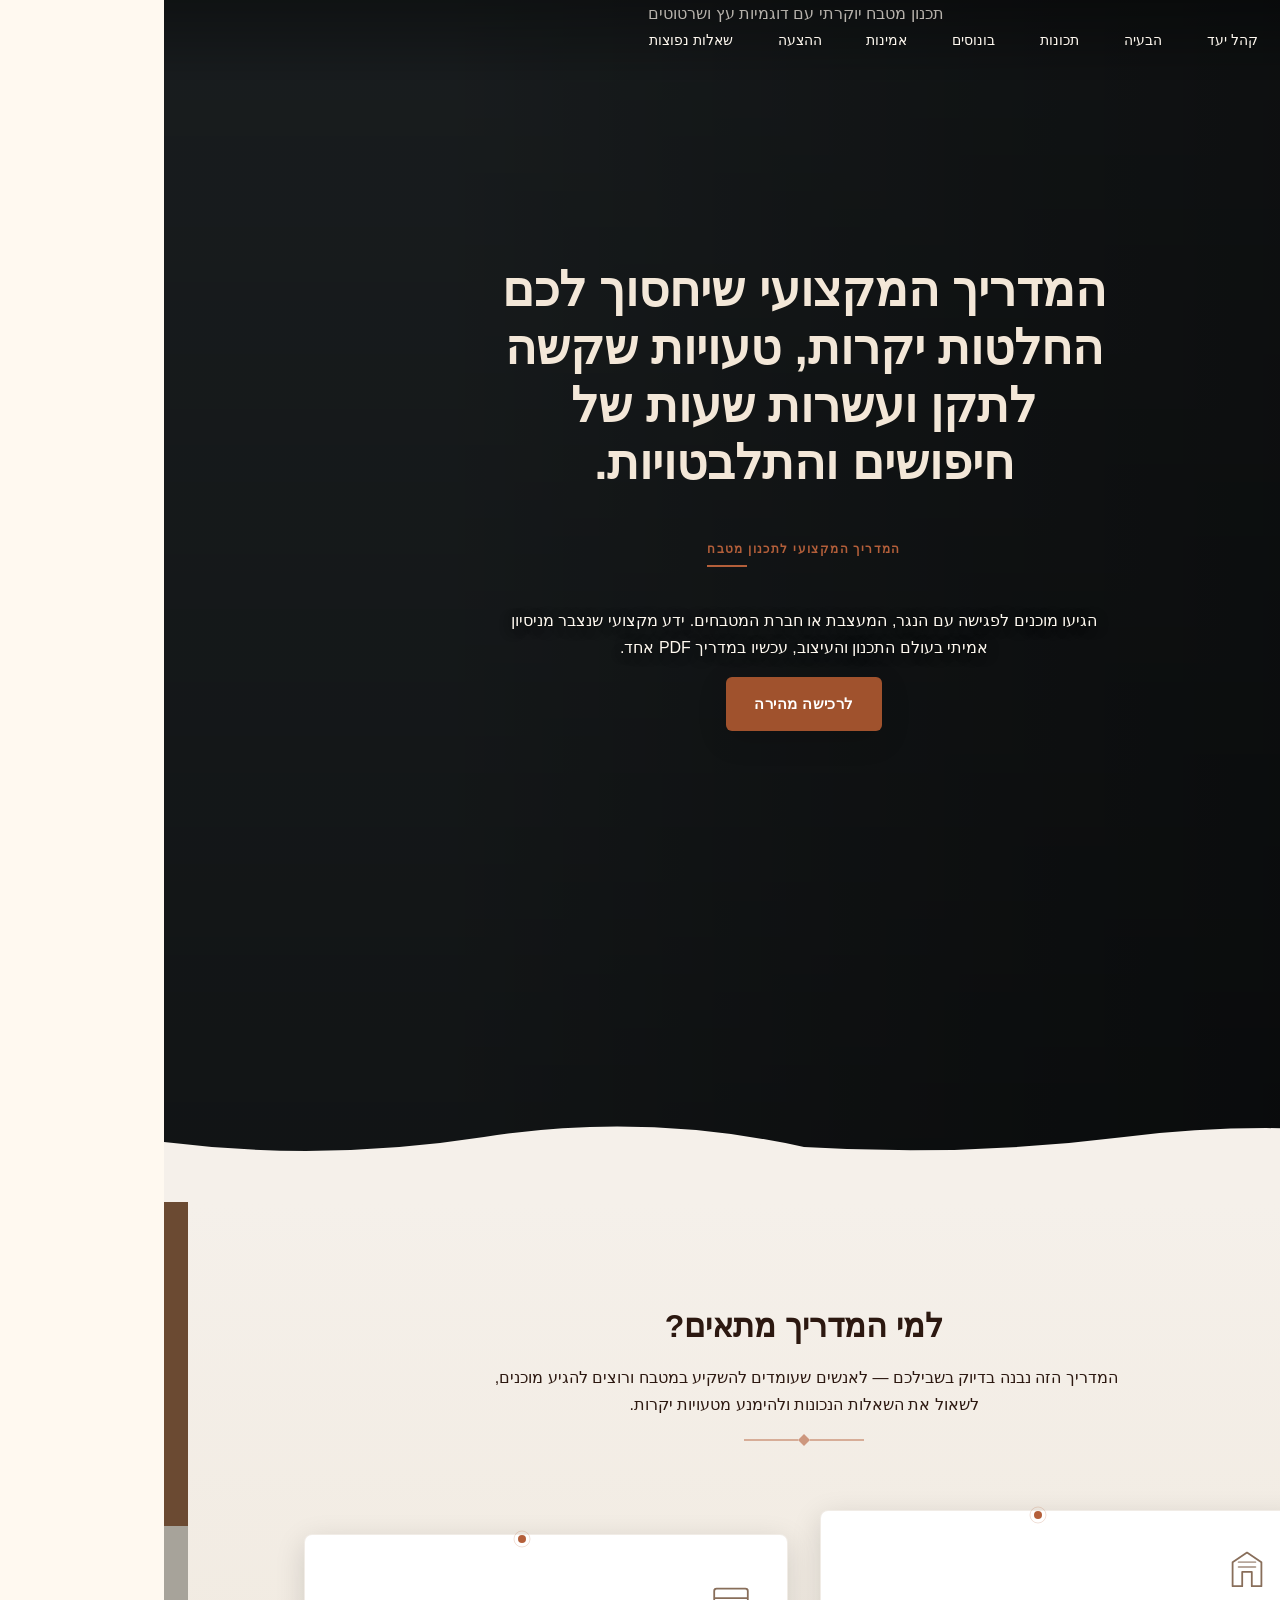
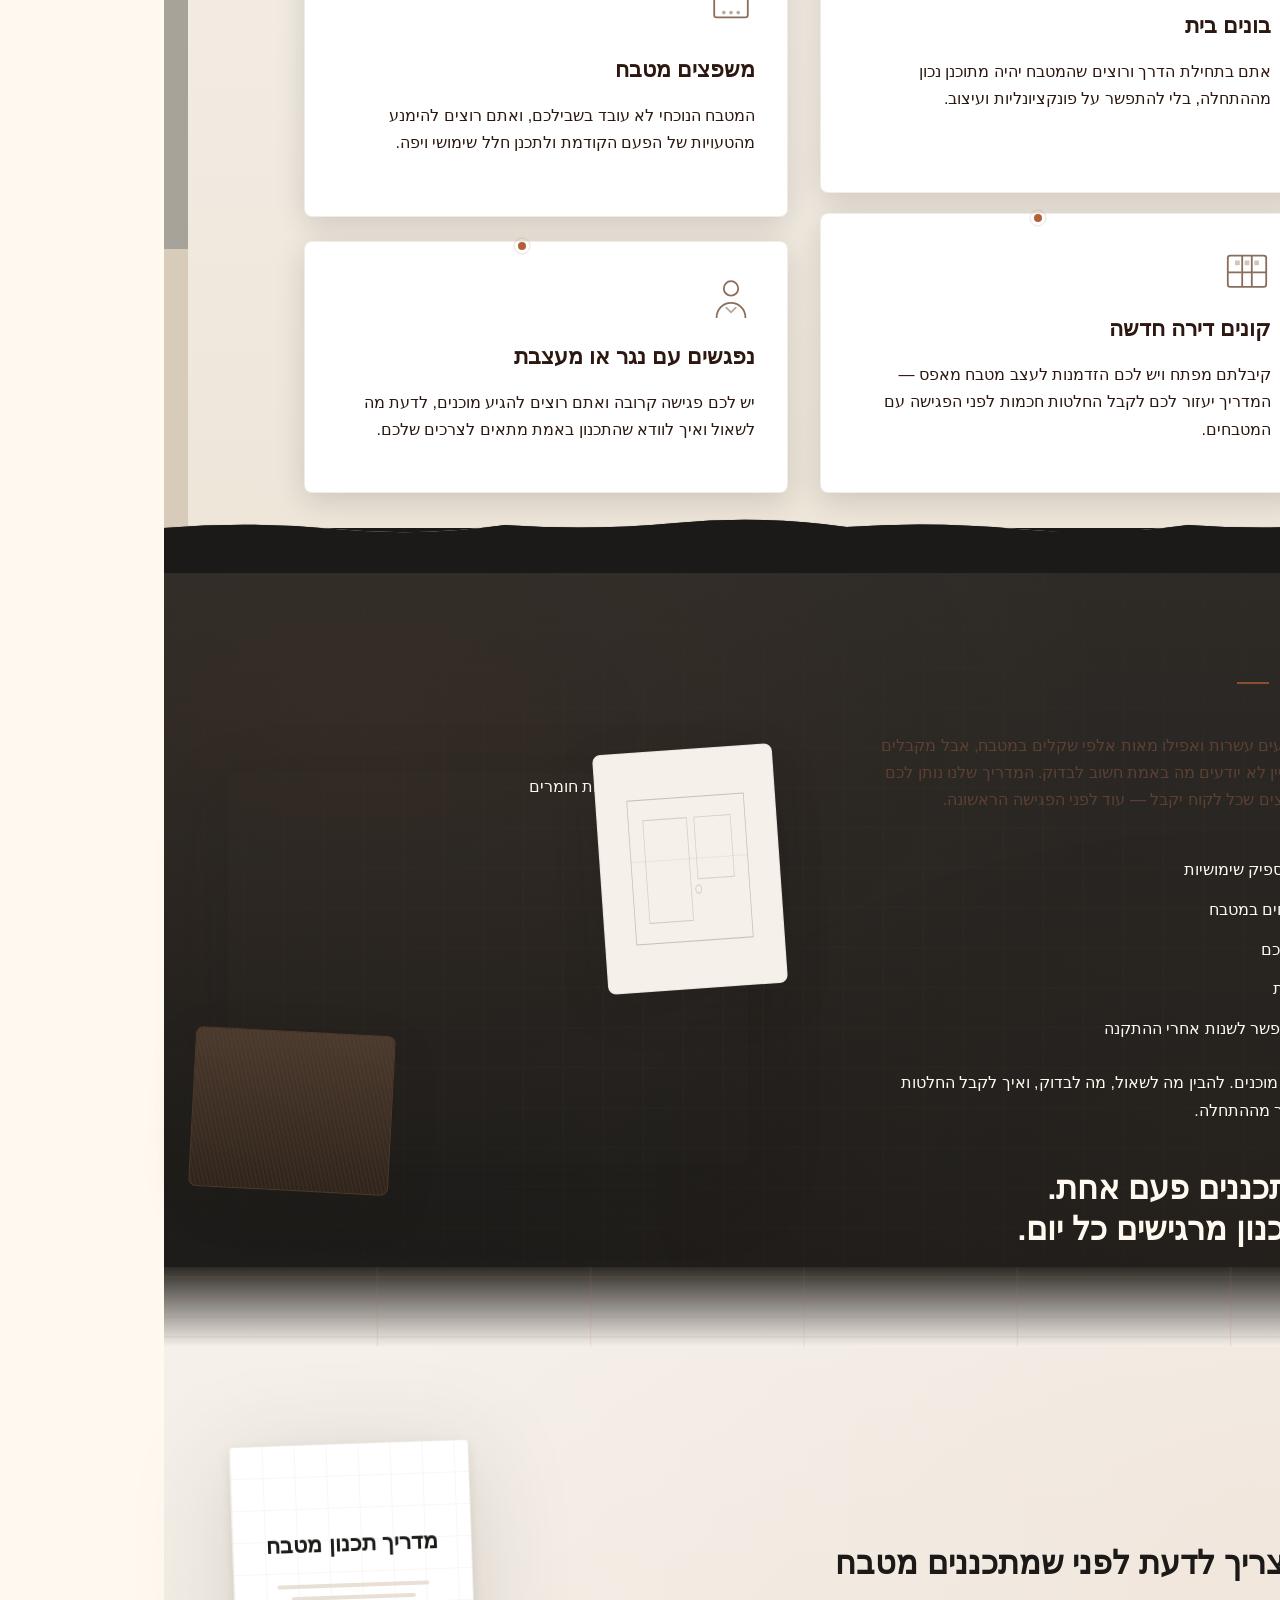
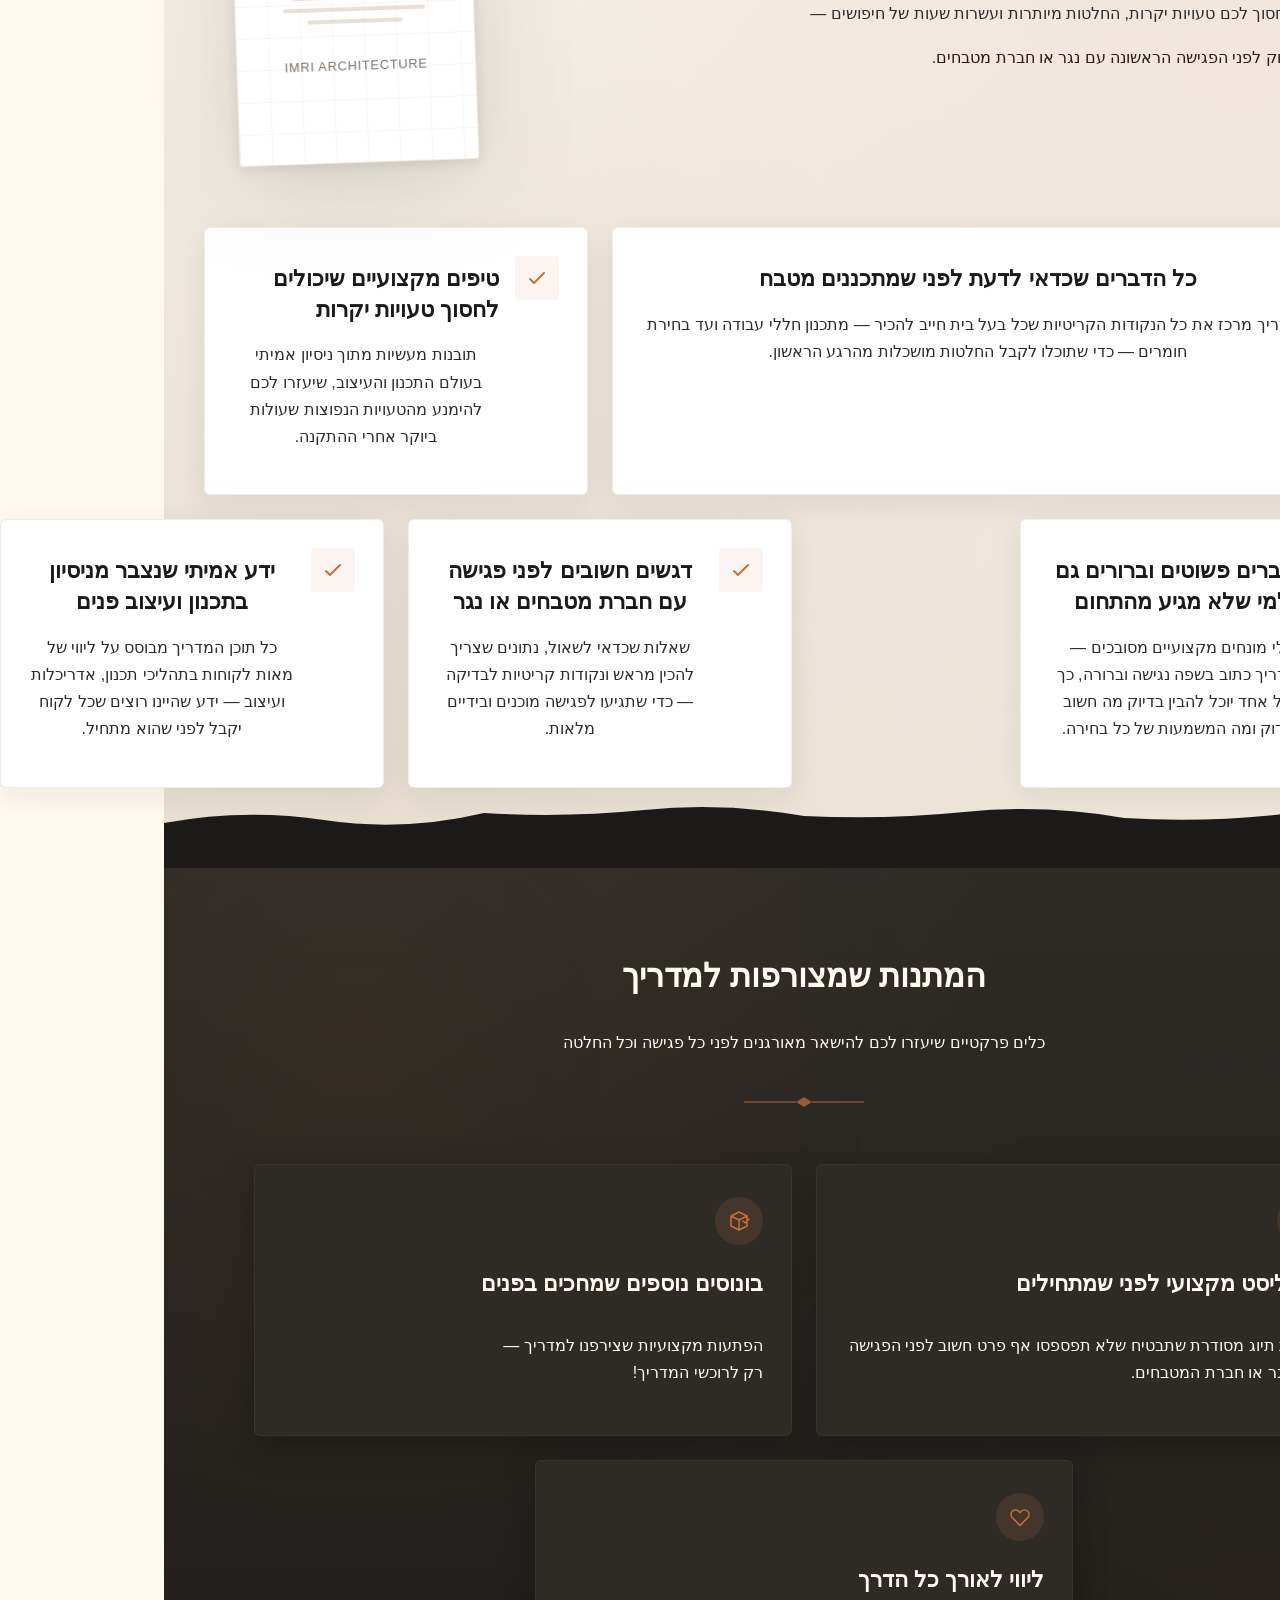
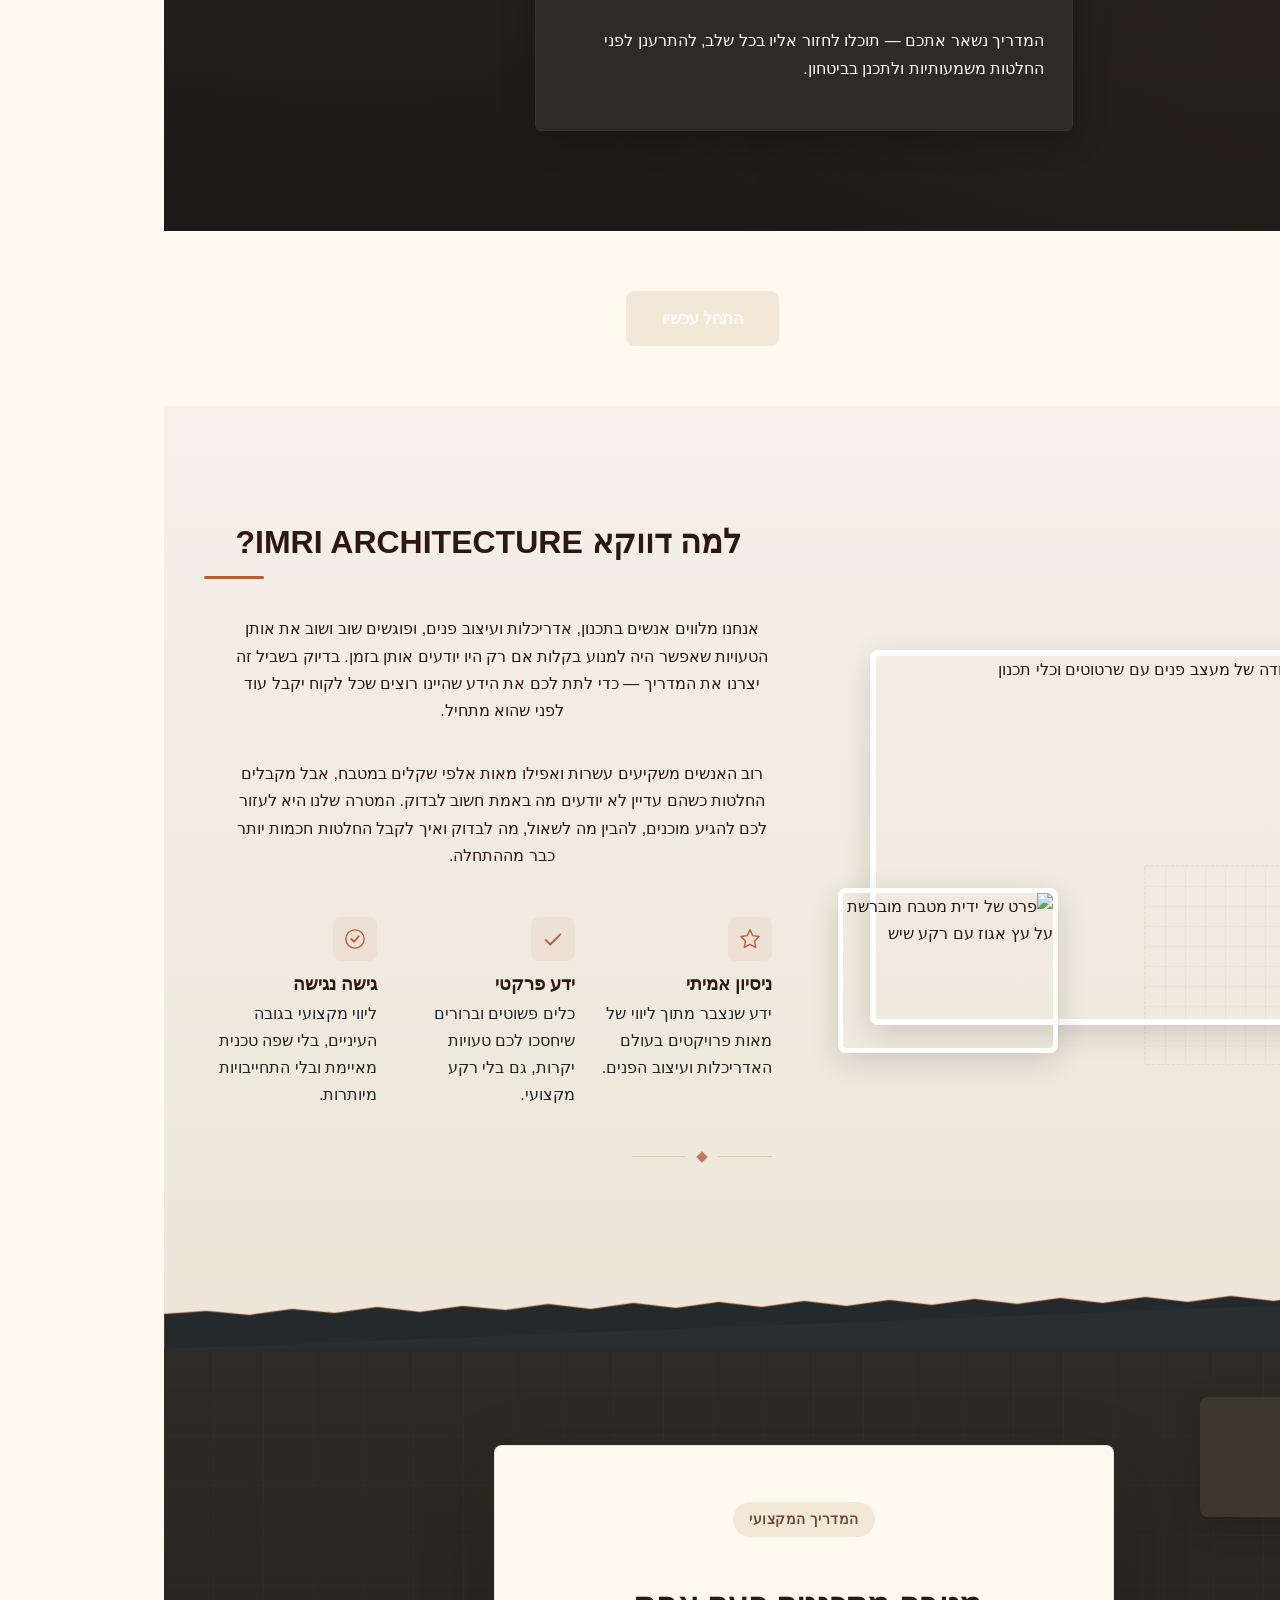
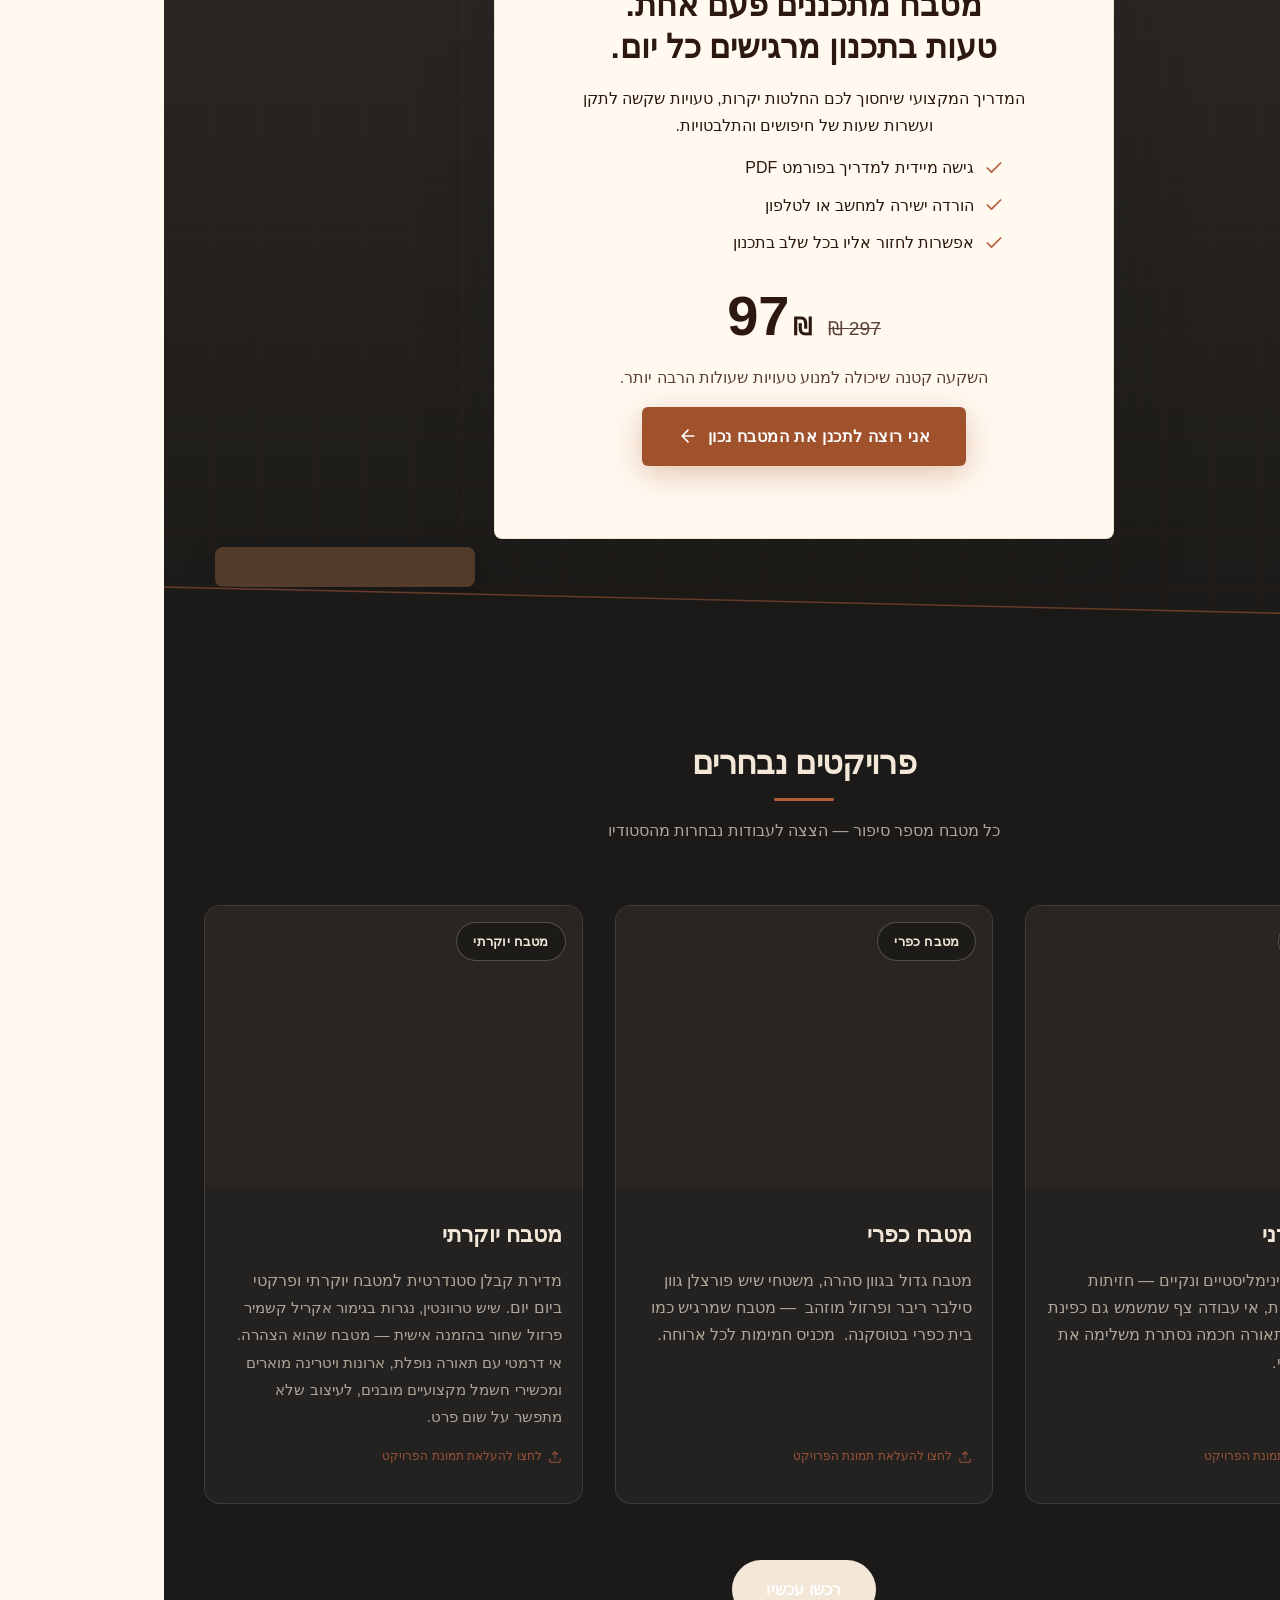
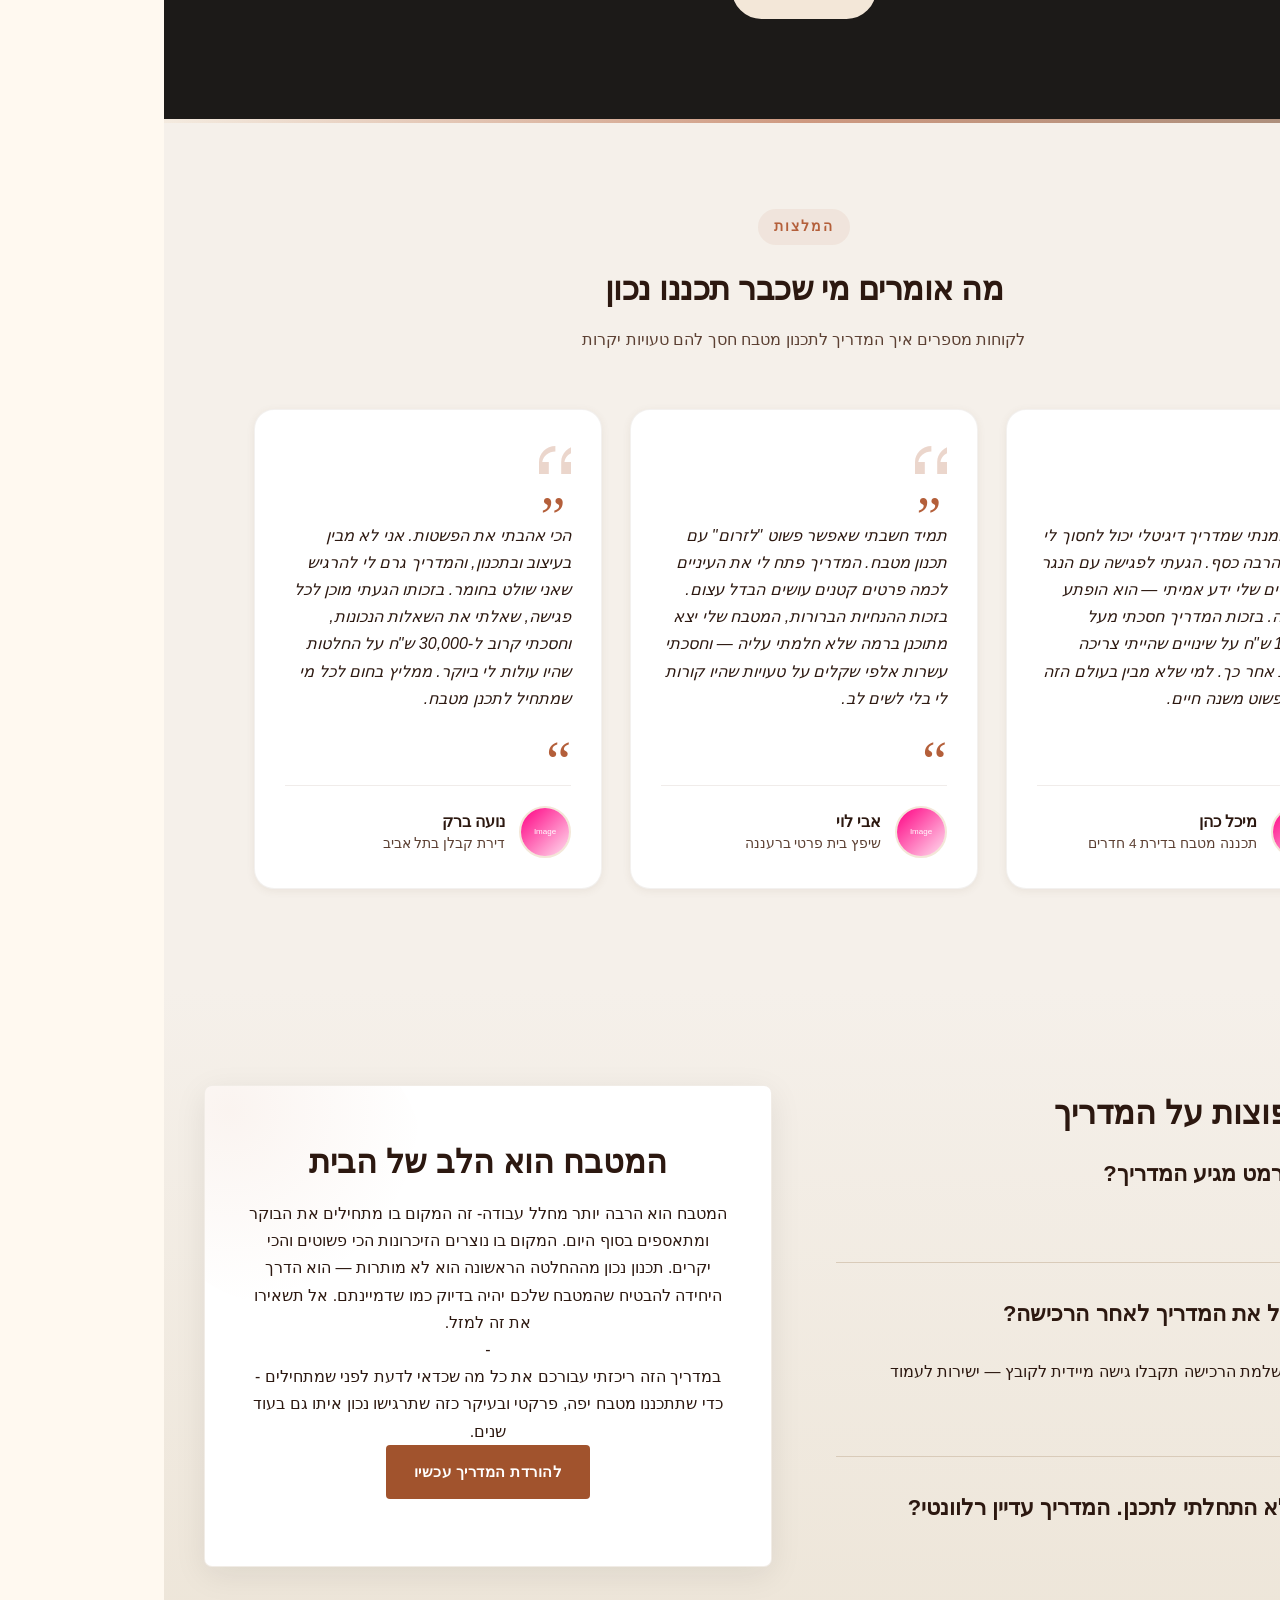
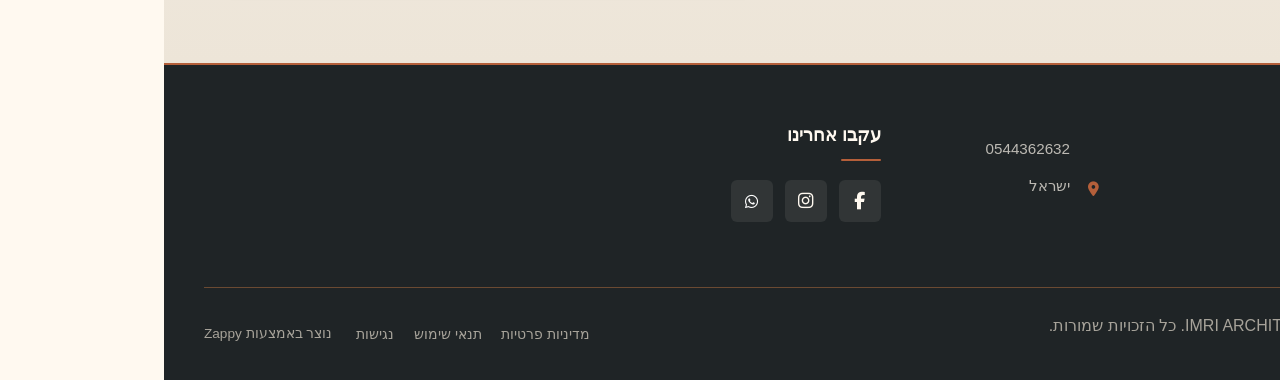
==== commit 8bf19943: "Incremental sync: 1 page(s) — update_text" ====
--- a/index.html
+++ b/index.html
@@ -2187,10 +2187,10 @@
       <div class="footer-col footer-contact-col">
         
         <ul class="footer-contact" style=""><li>
-            <span class="contact-icon"><i class="fas fa-envelope" data-element-type="icon" data-element-id="icon-1783881040368-x5t9st60y" data-icon-type="fontawesome" style="cursor: pointer;"></i></span>
-            <span class="contact-text"><a href="/cdn-cgi/l/email-protection#a3f8c1d6d0cacdc6d0d0fcc6cec2cacffe" style=""><span>Imriarch@gmail.com</span></a></span>
+            <span class="contact-icon"></span>
+            <span class="contact-text"><a href="/cdn-cgi/l/email-protection#a3f8c1d6d0cacdc6d0d0fcc6cec2cacffe" style=""></a></span>
           </li><li>
-            <span class="contact-icon"><i class="fas fa-phone" data-element-type="icon" data-element-id="icon-1783881040368-oj2duaftr" data-icon-type="fontawesome" style="cursor: pointer;"></i></span>
+            <span class="contact-icon"></span>
             <span class="contact-text"><a href="tel:0544362632">0544362632</a></span>
           </li><li><a href="https://www.google.com/maps/search/?api=1&amp;query=%D7%99%D7%A9%D7%A8%D7%90%D7%9C" target="_blank" rel="noopener noreferrer"><span class="contact-icon"><i class="fas fa-map-marker-alt" style="cursor: pointer;"></i></span>
             <span class="contact-text">ישראל</span></a></li></ul>
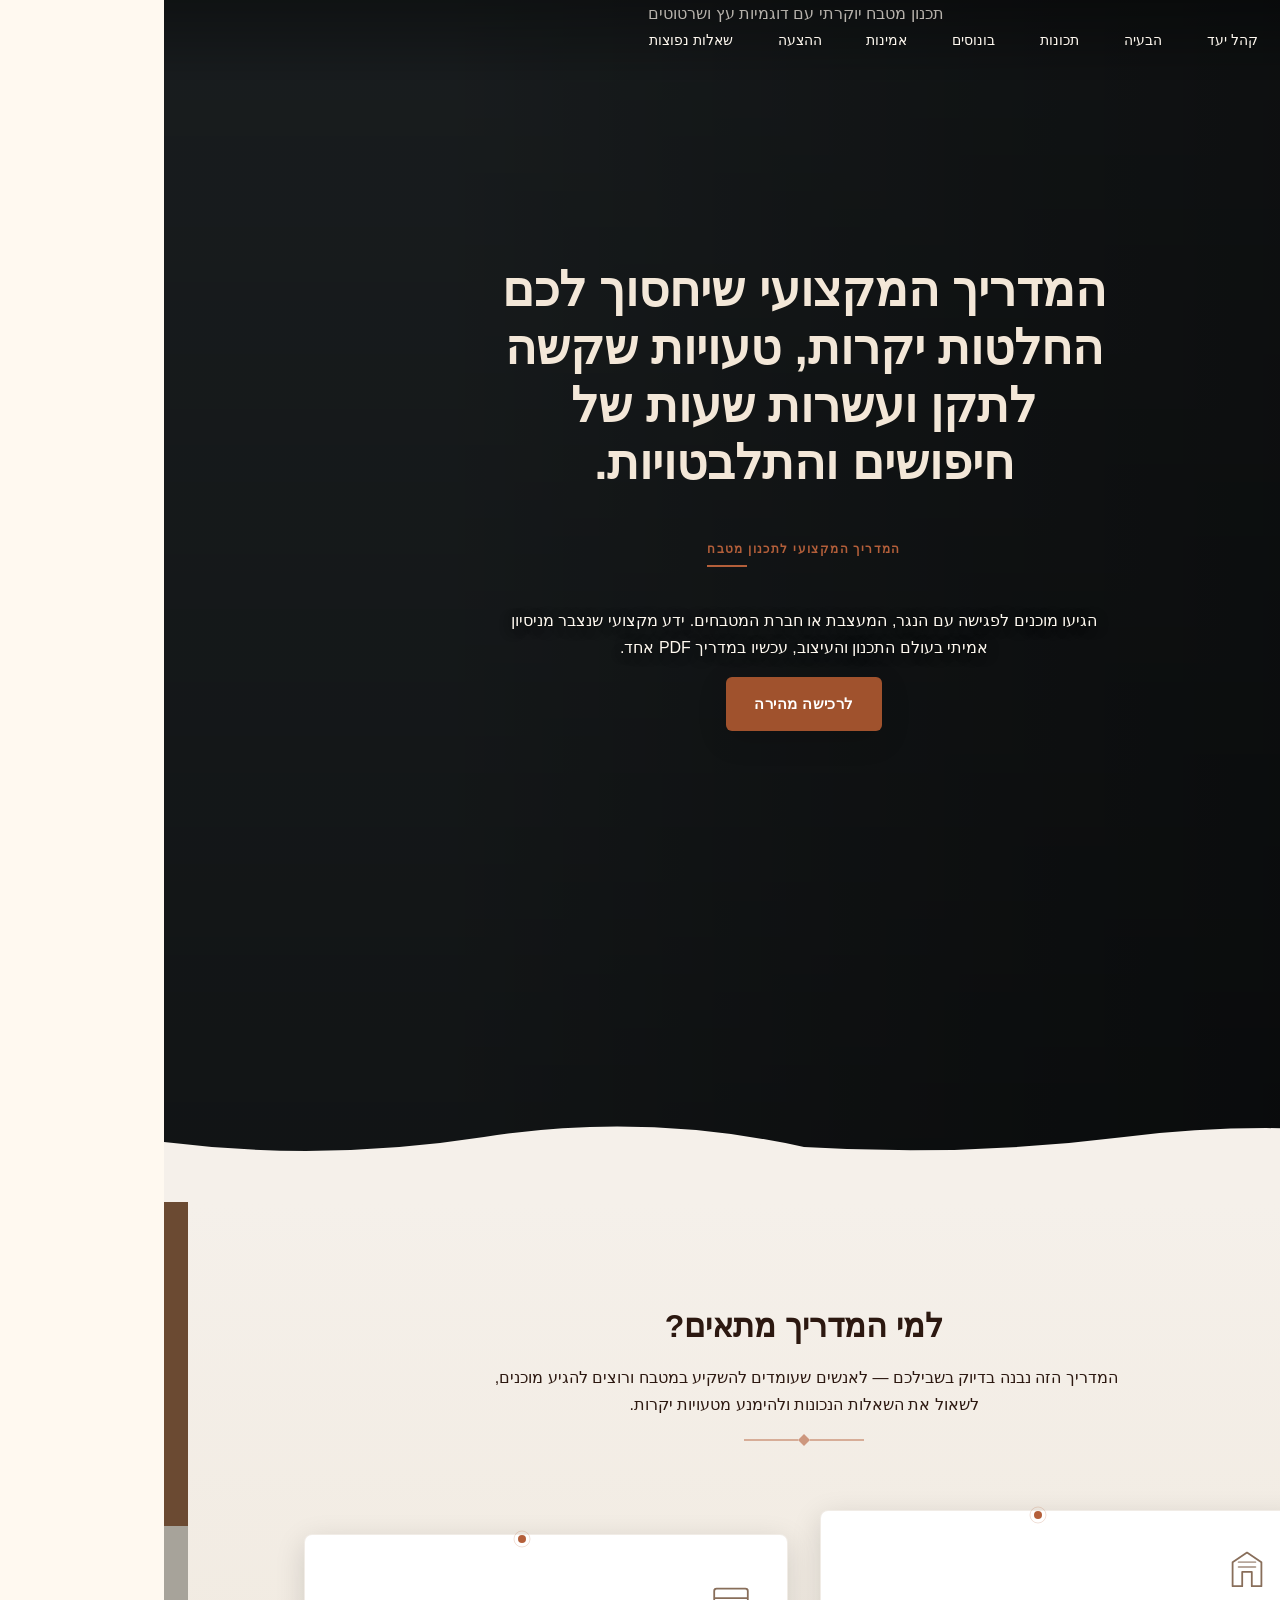
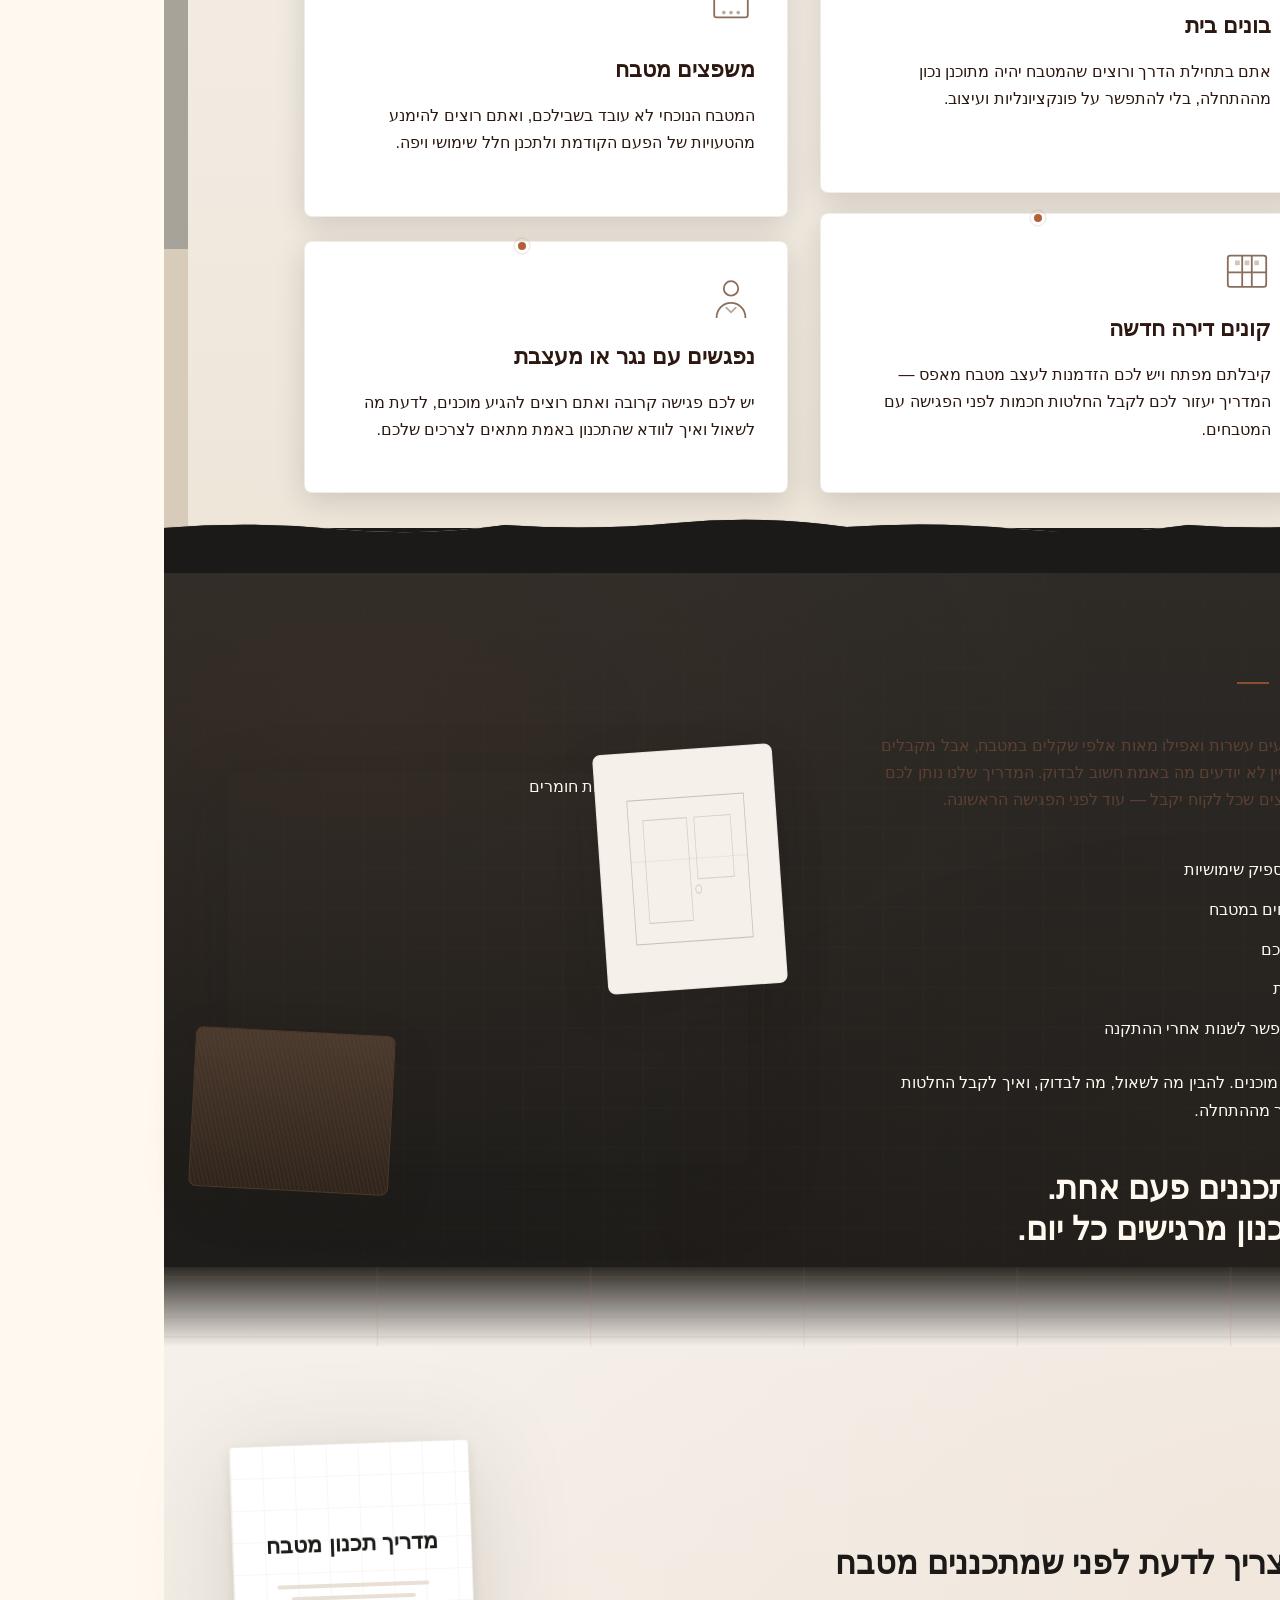
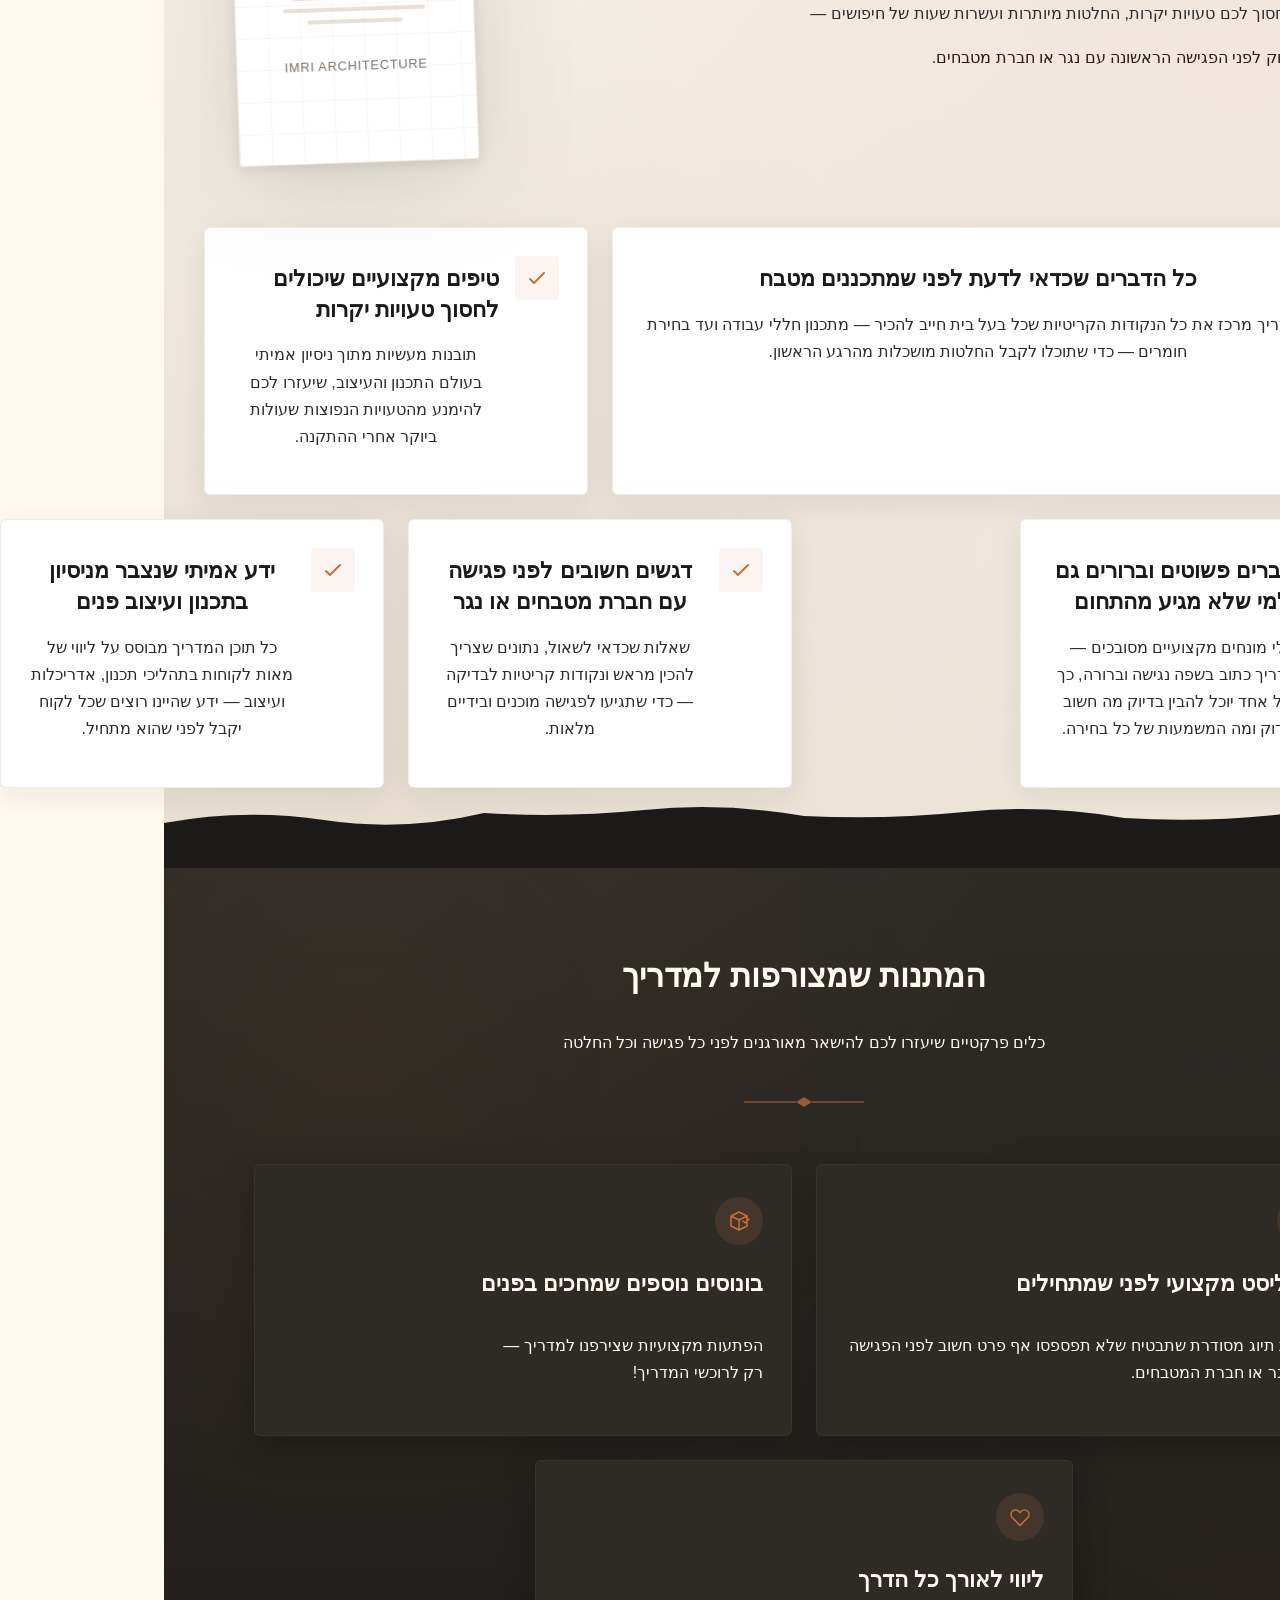
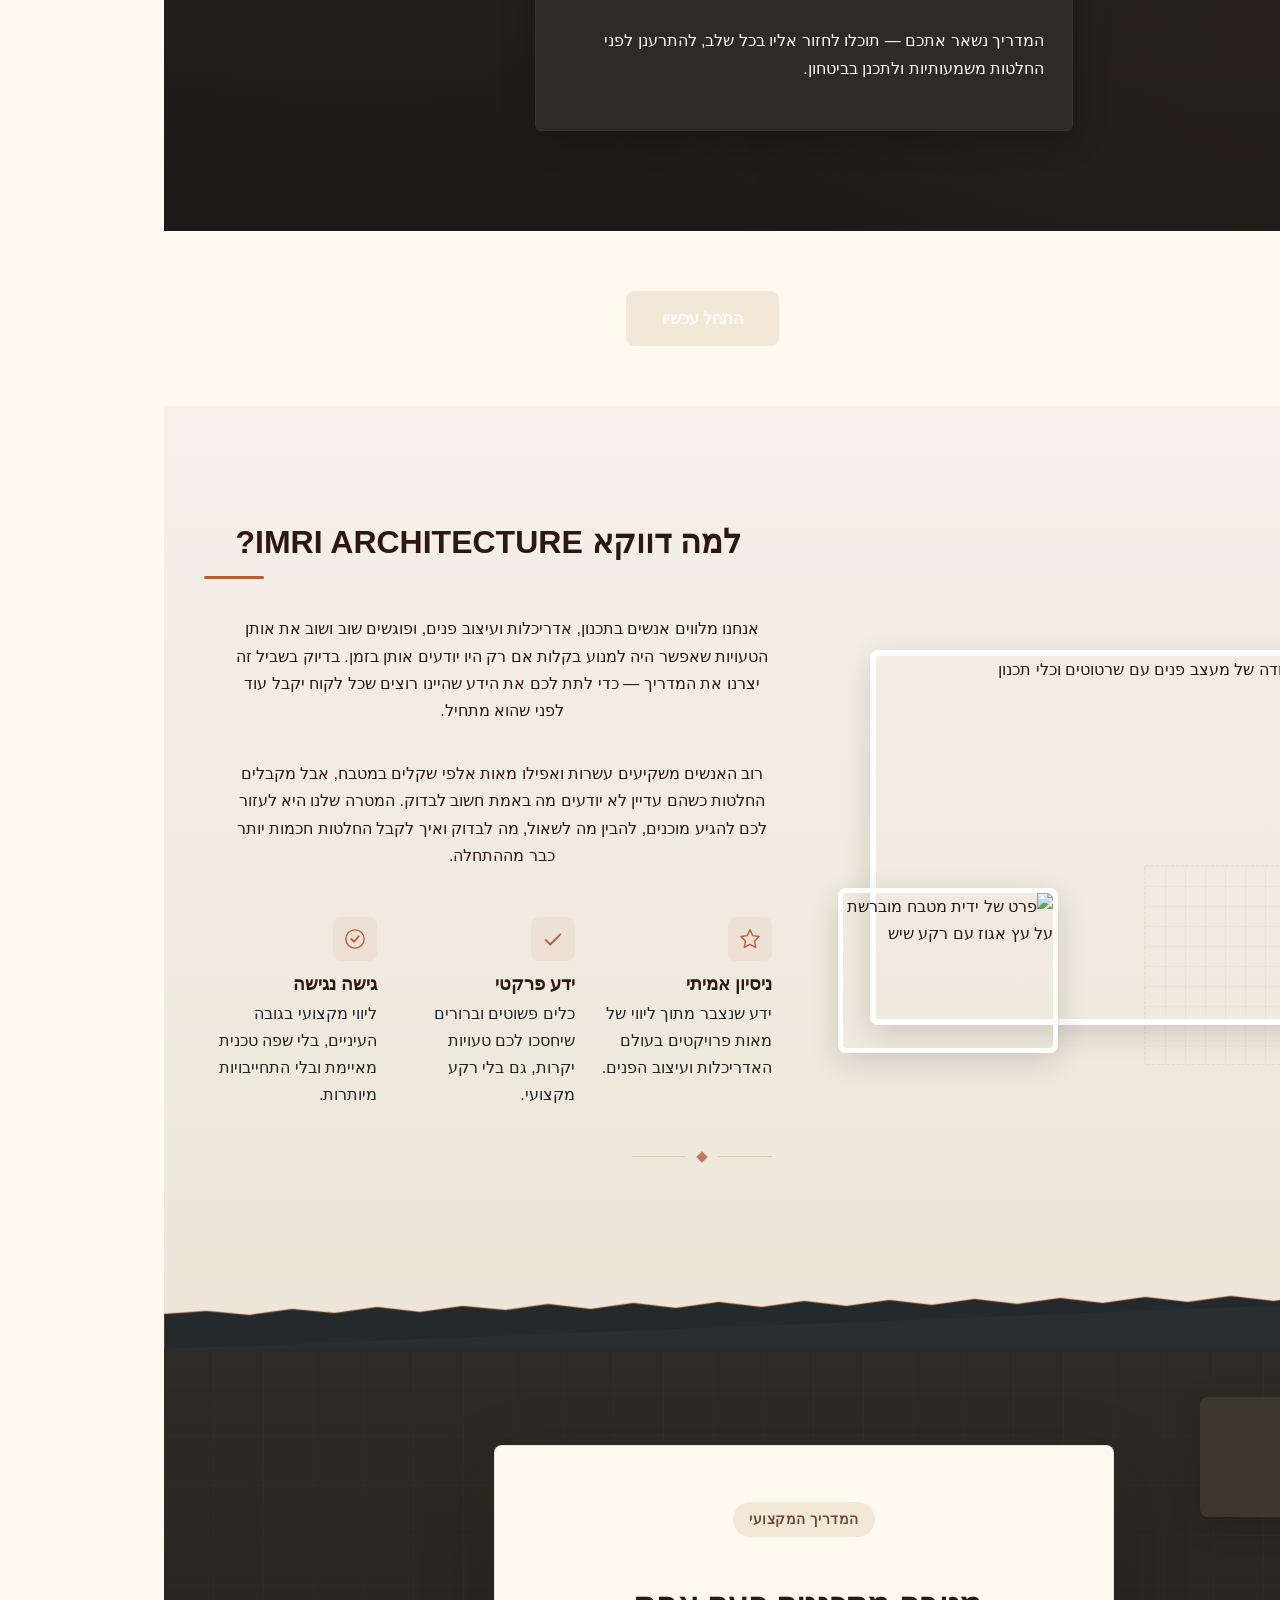
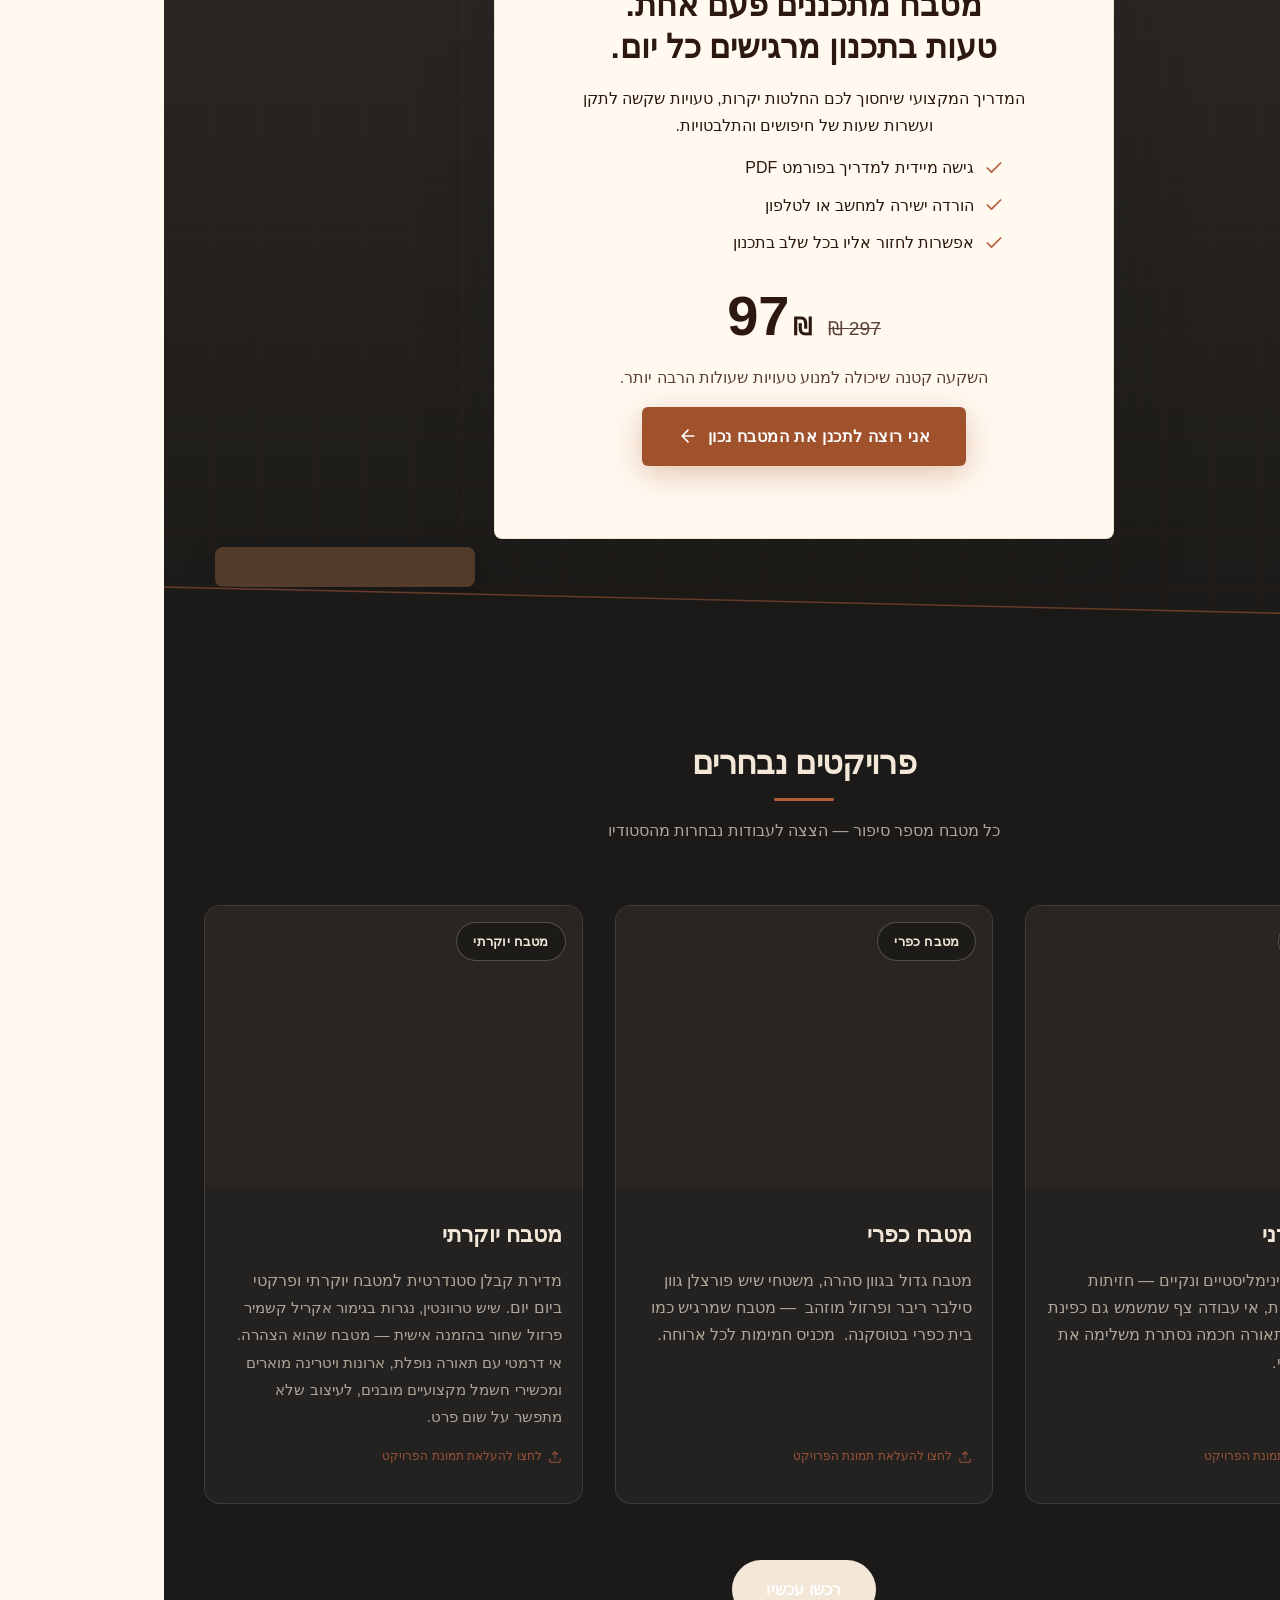
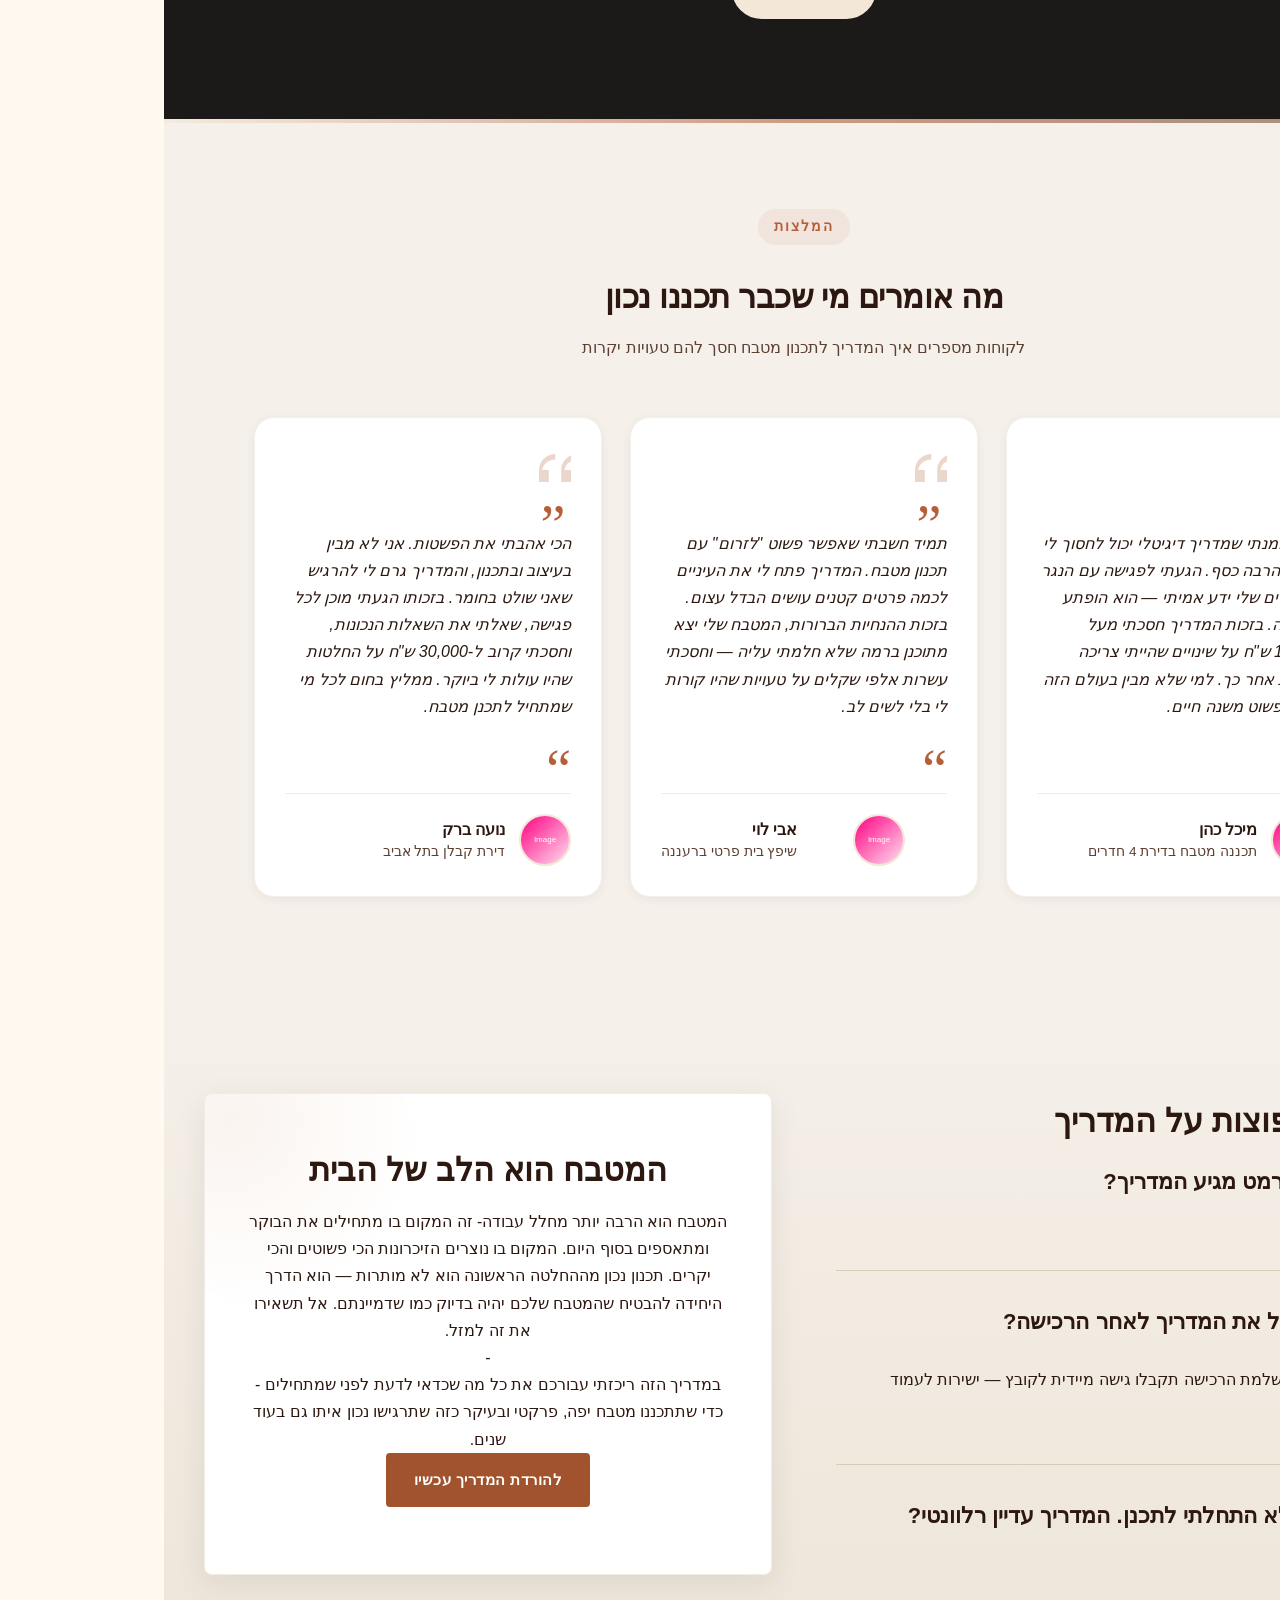
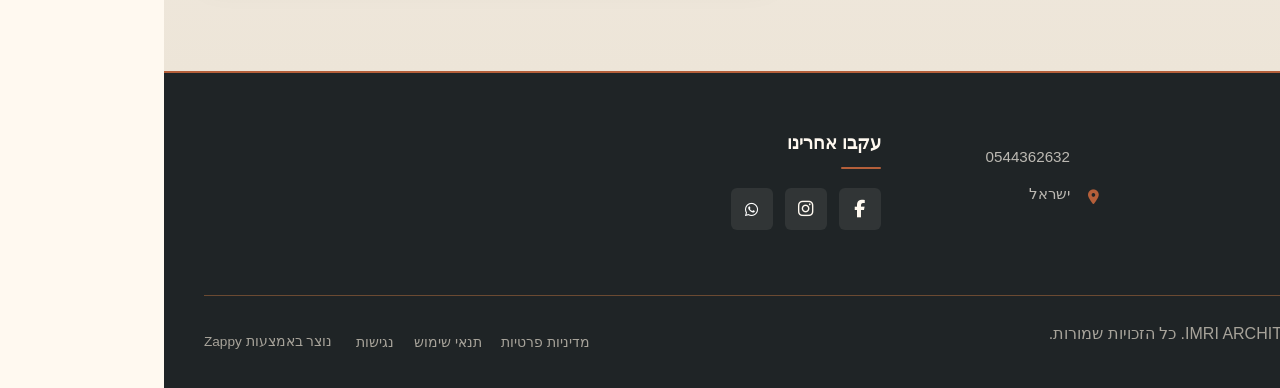
==== commit 252dd100: "Background sync: Progressive GitHub Sync" ====
--- a/index.html
+++ b/index.html
@@ -1408,12 +1408,12 @@
         <div class="index-hero-section__scrim" aria-hidden="true"></div>
     </div>
 
-    <div class="index-hero-section__overlay" data-zappy-align-target="true" style="">
+    <div class="index-hero-section__overlay" data-zappy-align-target="true">
         <div class="index-hero-section__content">
             
-            <h3 class="index-hero-section__subtitle" style="text-align: center;"></h3><h1 style="color: rgb(255, 249, 240) !important; text-align: center;" data-element-id="move-1783882502106-yd7qllf2"><span style="color: #1f2426 !important"><span style="color: #fff9f0 !important"><span style="color: #f3e7d8 !important">המדריך המקצועי שיחסוך לכם החלטות יקרות, טעויות שקשה לתקן ועשרות שעות של חיפושים והתלבטויות.</span></span></span></h1><h2 style=""></h2><h1 style=""><span class="index-hero-section__eyebrow">המדריך המקצועי לתכנון מטבח</span></h1>
+            <h3 class="index-hero-section__subtitle" style="text-align: center;"></h3><h1 style="color: rgb(255, 249, 240) !important; text-align: center;" data-element-id="move-1783882502106-yd7qllf2"><span style="color: #1f2426 !important"><span style="color: #fff9f0 !important"><span style="color: #f3e7d8 !important">המדריך המקצועי שיחסוך לכם החלטות יקרות, טעויות שקשה לתקן ועשרות שעות של חיפושים והתלבטויות.</span></span></span></h1><h2></h2><h1><span class="index-hero-section__eyebrow">המדריך המקצועי לתכנון מטבח</span></h1>
             <p class="index-hero-section__description" style="text-align: center;">הגיעו מוכנים לפגישה עם הנגר, המעצבת או חברת המטבחים. ידע מקצועי שנצבר מניסיון אמיתי בעולם התכנון והעיצוב, עכשיו במדריך PDF אחד.</p>
-            <p style="text-align: center !important; display: flex !important; justify-content: center !important; align-items: flex-start !important; width: 100% !important;"><a href="https://pay.grow.link/cdf960ace736493a45e67ed0b26cf792-MzIxOTExMg" class="index-hero-section__btn index-hero-section__btn--primary btn btn-primary" data-element-type="button" data-element-id="zappy-drop-jzzuf9prj" data-native-element="true" style="outline: none; border-color: rgb(160, 82, 45) !important; color: var(--light-text, #ffffff) !important; background-color: rgb(160, 82, 45) !important; background-image: none !important;" data-text-color="light" target="_blank" rel="noopener noreferrer">לרכישה מהירה</a></p><div class="index-hero-section__cta-group" style="">
+            <p style="text-align: center !important; display: flex !important; justify-content: center !important; align-items: flex-start !important; width: 100% !important;"><a href="https://pay.grow.link/cdf960ace736493a45e67ed0b26cf792-MzIxOTExMg" class="index-hero-section__btn index-hero-section__btn--primary btn btn-primary" data-element-type="button" data-element-id="zappy-drop-jzzuf9prj" data-native-element="true" style="outline: none; border-color: rgb(160, 82, 45) !important; color: var(--light-text, #ffffff) !important; background-color: rgb(160, 82, 45) !important; background-image: none !important;" data-text-color="light" target="_blank" rel="noopener noreferrer">לרכישה מהירה</a></p><div class="index-hero-section__cta-group">
                 
                 
             </div>
@@ -1454,7 +1454,7 @@
     <!-- Editorial Intro -->
     <header class="index-audience-section__intro">
       <h2 class="index-audience-section__headline">למי המדריך מתאים?</h2>
-      <p class="index-audience-section__subhead" style="">המדריך הזה נבנה בדיוק בשבילכם — לאנשים שעומדים להשקיע במטבח ורוצים להגיע מוכנים,&nbsp;<br>לשאול את השאלות הנכונות ולהימנע מטעויות יקרות.</p>
+      <p class="index-audience-section__subhead">המדריך הזה נבנה בדיוק בשבילכם — לאנשים שעומדים להשקיע במטבח ורוצים להגיע מוכנים,&nbsp;<br>לשאול את השאלות הנכונות ולהימנע מטעויות יקרות.</p>
       <div class="index-audience-section__ornament" aria-hidden="true">
         <svg data-no-icon-edit="true" viewBox="0 0 120 12" xmlns="http://www.w3.org/2000/svg" aria-hidden="true">
           <line x1="0" y1="6" x2="54" y2="6" stroke="currentColor" stroke-width="1.5"></line>
@@ -1525,7 +1525,7 @@
             <rect x="26" y="12" width="4" height="4" rx="0.5" fill="currentColor" opacity="0.4"></rect>
           </svg>
         </div>
-        <h3 class="audience-card__title" style="">קונים דירה חדשה</h3>
+        <h3 class="audience-card__title">קונים דירה חדשה</h3>
         <p class="audience-card__desc">קיבלתם מפתח ויש לכם הזדמנות לעצב מטבח מאפס — המדריך יעזור לכם לקבל החלטות חכמות לפני הפגישה עם המטבחים.</p>
       </article>
 
@@ -1670,19 +1670,19 @@
   </div>
 </section>
 
-<section data-band-index="3" id="features" class="index-features-section" data-layout-spec="בית-features" dir="rtl" style="">
+<section data-band-index="3" id="features" class="index-features-section" data-layout-spec="בית-features" dir="rtl">
   <div class="index-features-section-bg"></div>
   <div class="index-features-section-container">
     <div class="index-features-section-top">
       <div class="index-features-section-header">
-        <h2 class="index-features-section-title" style="">כל מה שצריך לדעת לפני שמתכננים מטבח</h2>
+        <h2 class="index-features-section-title">כל מה שצריך לדעת לפני שמתכננים מטבח</h2>
         <p class="index-features-section-subtitle" style="outline: none; text-align: center;">הידע המקצועי שיחסוך לכם טעויות יקרות, החלטות מיותרות ועשרות שעות של חיפושים —&nbsp;</p><div>כל מה שחשוב לבדוק לפני הפגישה הראשונה עם נגר או חברת מטבחים.</div>
       </div>
       <div class="index-features-section-pdf-preview">
         <div class="pdf-mockup">
           <div class="pdf-page">
             <div class="pdf-cover">
-              <div class="pdf-cover-title" style="">מדריך תכנון מטבח</div>
+              <div class="pdf-cover-title">מדריך תכנון מטבח</div>
               <div class="pdf-cover-lines">
                 <span class="pdf-line pdf-line-1"></span>
                 <span class="pdf-line pdf-line-2"></span>
@@ -1782,7 +1782,7 @@
               </svg>
             </div>
             <h3 class="bonus-card-title">צ׳קליסט מקצועי לפני שמתחילים</h3>
-            <p class="bonus-card-desc" style="">רשימת תיוג מסודרת שתבטיח שלא תפספסו אף פרט חשוב לפני הפגישה עם הנגר או חברת המטבחים.</p>
+            <p class="bonus-card-desc">רשימת תיוג מסודרת שתבטיח שלא תפספסו אף פרט חשוב לפני הפגישה עם הנגר או חברת המטבחים.</p>
           </article>
 
           <article class="bonus-card card-dark" data-grid-item-index="1">
@@ -1792,17 +1792,17 @@
               </svg>
             </div>
             <h3 class="bonus-card-title">בונוסים נוספים שמחכים בפנים</h3>
-            <p class="bonus-card-desc" style="">הפתעות מקצועיות שצירפנו למדריך —<br>רק לרוכשי המדריך!</p>
+            <p class="bonus-card-desc">הפתעות מקצועיות שצירפנו למדריך —<br>רק לרוכשי המדריך!</p>
           </article>
 
-          <article class="bonus-card card-dark" data-grid-item-index="2" style="">
+          <article class="bonus-card card-dark" data-grid-item-index="2">
             <div class="bonus-icon-wrapper">
               <svg data-element-type="icon" data-icon-type="svg" class="bonus-icon" viewBox="0 0 24 24" fill="none" xmlns="http://www.w3.org/2000/svg">
                 <path d="M4.318 6.318a4.5 4.5 0 000 6.364L12 20.364l7.682-7.682a4.5 4.5 0 00-6.364-6.364L12 7.636l-1.318-1.318a4.5 4.5 0 00-6.364 0z" stroke="currentColor" stroke-width="1.5" stroke-linecap="round" stroke-linejoin="round"></path>
               </svg>
             </div>
             <h3 class="bonus-card-title">ליווי לאורך כל הדרך</h3>
-            <p class="bonus-card-desc" style="">המדריך נשאר אתכם — תוכלו לחזור אליו בכל שלב, להתרענן לפני החלטות משמעותיות ולתכנן בביטחון.</p>
+            <p class="bonus-card-desc">המדריך נשאר אתכם — תוכלו לחזור אליו בכל שלב, להתרענן לפני החלטות משמעותיות ולתכנן בביטחון.</p>
           </article>
         </div>
 
@@ -1843,7 +1843,7 @@
             <div class="collage-main-wrapper">
                 <img loading="lazy" decoding="async" data-placeholder="index-credibility-image-1" data-context="A warm, editorial photograph of an interior design workspace: a large oak table with scattered architectural blueprints, a ceramic coffee cup, a brass architect scale ruler, and a textured linen fabric swatch. Soft natural window light from the left, shallow depth of field, warm plaster wall background with a subtle stone-gray undertone. Elegant, natural, not staged." width="600" height="400" src="/assets/site-index-credibility-image-1.webp" alt="סביבת עבודה של מעצב פנים עם שרטוטים וכלי תכנון" class="collage-main-img" data-element-type="image" data-element-id="img-1783881040375-thhzzb2wt" style="object-position: 50% 50%;" fetchpriority="low">
                 <div class="collage-secondary-wrapper">
-                    <img loading="lazy" decoding="async" data-placeholder="index-credibility-image-2" data-context="A close-up macro shot of premium kitchen cabinet hardware: a brushed brass handle mounted on a rich walnut wood panel, with a subtle vein of Carrara marble visible in the out-of-focus background. The image has a shallow depth of field, emphasizing material texture and craftsmanship. Warm, tactile, and refined." width="260" height="180" src="/assets/site-index-credibility-image-2.webp" alt="פרט של ידית מטבח מוברשת על עץ אגוז עם רקע שיש" class="collage-secondary-img" data-element-type="image" data-element-id="img-1783881040378-1h3gq9s09" style="" fetchpriority="low">
+                    <img loading="lazy" decoding="async" data-placeholder="index-credibility-image-2" data-context="A close-up macro shot of premium kitchen cabinet hardware: a brushed brass handle mounted on a rich walnut wood panel, with a subtle vein of Carrara marble visible in the out-of-focus background. The image has a shallow depth of field, emphasizing material texture and craftsmanship. Warm, tactile, and refined." width="260" height="180" src="/assets/site-index-credibility-image-2.webp" alt="פרט של ידית מטבח מוברשת על עץ אגוז עם רקע שיש" class="collage-secondary-img" data-element-type="image" data-element-id="img-1783881040378-1h3gq9s09" fetchpriority="low">
                 </div>
             </div>
             <!-- Decorative blueprint motif -->
@@ -1998,16 +1998,16 @@
       <p class="imri-portfolio-subtitle">כל מטבח מספר סיפור — הצצה לעבודות נבחרות מהסטודיו</p>
     </div>
     
-    <div class="imri-portfolio-grid zappy-preserve-css-grid" id="zappy-auto-grid-1784054907981-709vy8" data-zappy-auto-grid="true" data-original-item-width="330" data-original-gap="32px" style="display: grid; --zappy-grid-cols: repeat(auto-fit, minmax(min(100%, 330px), 1fr)); grid-template-columns: repeat(auto-fit, minmax(min(100%, 330px), 1fr)); align-items: stretch !important;" data-zappy-explicit-columns="true">
+    <div class="imri-portfolio-grid zappy-preserve-css-grid" id="zappy-auto-grid-1784054907981-709vy8" data-zappy-auto-grid="true" data-original-item-width="379" data-original-gap="32px" style="display: grid; --zappy-grid-cols: repeat(auto-fit, minmax(min(100%, 330px), 1fr)); grid-template-columns: repeat(auto-fit, minmax(min(100%, 330px), 1fr)); align-items: stretch !important;" data-zappy-explicit-columns="true">
       <!-- Card 1: Modern Kitchen -->
       <article class="imri-project-card" data-grid-item-index="0">
         <div class="imri-card-image-wrapper">
-          <div data-zappy-zoom-wrapper="true" data-element-id="img-1784054907733-3pyvet3ql" data-element-type="image" data-zappy-zoom-wrapper-width="329px" data-zappy-zoom-wrapper-height="246px" data-zappy-zoom-wrapper-width-mode="card-slot" data-zappy-zoom-wrapper-align="center" style="position: relative !important; overflow: hidden !important; width: 100% !important; max-width: 100% !important; margin-left: auto !important; margin-right: auto !important; height: 246px !important; display: block !important; min-height: 0px !important; max-height: none !important; padding-bottom: 0px !important;" data-zappy-card-slot-fill="1" data-zappy-zoom-clip="true" data-zappy-wrapper-margins-applied="true"><img data-placeholder="portfolio-modern-kitchen" data-context="Modern luxury kitchen with marble island, matte black fixtures, warm wood cabinetry, pendant lighting, open shelving, high-end stainless steel appliances, architectural interior design" src="/assets/image-1784054938464-arnocu.webp?v=1784054941358" alt="מטבח מודרני בעיצוב IMRI ARCHITECTURE" data-zappy-editable-image="true" class="imri-card-image" data-element-type="image" data-element-id="img-1784054907733-3pyvet3ql" style="object-position: 50% 50% !important; margin: 0px !important; left: -3.22263% !important; top: -2.1595% !important; width: 106.445% !important; height: 104.319% !important; max-width: none !important; max-height: none !important; display: block !important; object-fit: cover !important;" data-zappy-zoom="1.04319" data-zappy-original-width="328.5249938964844" data-zappy-original-height="246.3874969482422" data-zappy-object-position="50% 50%" loading="lazy" decoding="async" fetchpriority="low"></div>
+          <div data-zappy-zoom-wrapper="true" data-element-id="img-1784054907733-3pyvet3ql" data-element-type="image" data-zappy-zoom-wrapper-width="377px" data-zappy-zoom-wrapper-height="283px" data-zappy-zoom-wrapper-width-mode="card-slot" data-zappy-zoom-wrapper-align="center" style="position: relative !important; overflow: hidden !important; width: 100% !important; max-width: 100% !important; margin-left: auto !important; margin-right: auto !important; height: 283px !important; display: block !important; min-height: 0px !important; max-height: none !important; padding-bottom: 0px !important;" data-zappy-card-slot-fill="1" data-zappy-zoom-clip="true" data-zappy-wrapper-margins-applied="true"><img data-placeholder="portfolio-modern-kitchen" data-context="Modern luxury kitchen with marble island, matte black fixtures, warm wood cabinetry, pendant lighting, open shelving, high-end stainless steel appliances, architectural interior design" src="/assets/image-1784054938464-arnocu.webp?v=1784054941358" alt="מטבח מודרני בעיצוב IMRI ARCHITECTURE" class="imri-card-image" data-element-type="image" data-element-id="img-1784054907733-3pyvet3ql" style="object-position: 50% 50% !important; margin: 0px !important; left: -3.22222% !important; top: -2.1595% !important; width: 106.444% !important; height: 104.319% !important; max-width: none !important; max-height: none !important; display: block !important; object-fit: cover !important; position: absolute !important" data-zappy-zoom="1.04319" data-zappy-original-width="328.5249938964844" data-zappy-original-height="246.3874969482422" data-zappy-object-position="50% 50%" loading="lazy" decoding="async" fetchpriority="low"></div>
           <div class="imri-card-badge">מטבח מודרני</div>
         </div>
         <div class="imri-card-content">
           <h3 class="imri-card-title">מטבח מודרני</h3>
-          <p class="imri-card-description" style="">מטבח בקווים מינימליסטיים ונקיים — חזיתות חלקות ללא ידיות, אי עבודה צף שמשמש גם כפינת אוכל יומיומית. תאורה חכמה נסתרת משלימה את המראה העכשווי.</p>
+          <p class="imri-card-description">מטבח בקווים מינימליסטיים ונקיים — חזיתות חלקות ללא ידיות, אי עבודה צף שמשמש גם כפינת אוכל יומיומית. תאורה חכמה נסתרת משלימה את המראה העכשווי.</p>
           <p><span class="imri-card-upload-hint">לחצו להעלאת תמונת הפרויקט</span>
         </p></div>
       </article>
@@ -2015,12 +2015,12 @@
       <!-- Card 2: Rustic Kitchen -->
       <article class="imri-project-card" data-grid-item-index="1">
         <div class="imri-card-image-wrapper">
-          <div data-zappy-zoom-wrapper="true" data-element-id="img-1784054907736-hfk1zpisi" data-element-type="image" data-zappy-zoom-wrapper-width="329px" data-zappy-zoom-wrapper-height="246px" data-zappy-zoom-wrapper-width-mode="card-slot" data-zappy-zoom-wrapper-align="center" style="position: relative !important; overflow: hidden !important; width: 100% !important; max-width: 100% !important; margin-left: auto !important; margin-right: auto !important; height: 246px !important; display: block !important; min-height: 0px !important; max-height: none !important; padding-bottom: 0px !important;" data-zappy-card-slot-fill="1" data-zappy-zoom-clip="true" data-zappy-wrapper-margins-applied="true"><img data-placeholder="portfolio-rustic-kitchen" data-context="Warm rustic country kitchen with exposed wooden beams, farmhouse sink, terracotta floor tiles, open wooden shelving with ceramic dishes, copper pots hanging, natural light from large window, cozy traditional design" src="/assets/image-1784054963593-w8l6dt.webp?v=1784054966048" alt="מטבח כפרי בעיצוב IMRI ARCHITECTURE" data-zappy-editable-image="true" class="imri-card-image" data-element-type="image" data-element-id="img-1784054907736-hfk1zpisi" style="object-position: 26% 53% !important; margin: 0px !important; left: -4.73132% !important; top: -2.65% !important; width: 118.197% !important; height: 105% !important; max-width: none !important; max-height: none !important; display: block !important; object-fit: cover !important;" data-zappy-zoom="1.05" data-zappy-original-width="328.5375061035156" data-zappy-original-height="246.40000915527344" data-zappy-object-position="26% 53%" loading="lazy" decoding="async" fetchpriority="low"></div>
+          <div data-zappy-zoom-wrapper="true" data-element-id="img-1784054907736-hfk1zpisi" data-element-type="image" data-zappy-zoom-wrapper-width="377px" data-zappy-zoom-wrapper-height="283px" data-zappy-zoom-wrapper-width-mode="card-slot" data-zappy-zoom-wrapper-align="center" style="position: relative !important; overflow: hidden !important; width: 100% !important; max-width: 100% !important; margin-left: auto !important; margin-right: auto !important; height: 283px !important; display: block !important; min-height: 0px !important; max-height: none !important; padding-bottom: 0px !important;" data-zappy-card-slot-fill="1" data-zappy-zoom-clip="true" data-zappy-wrapper-margins-applied="true"><img data-placeholder="portfolio-rustic-kitchen" data-context="Warm rustic country kitchen with exposed wooden beams, farmhouse sink, terracotta floor tiles, open wooden shelving with ceramic dishes, copper pots hanging, natural light from large window, cozy traditional design" src="/assets/image-1784054963593-w8l6dt.webp?v=1784054966048" alt="מטבח כפרי בעיצוב IMRI ARCHITECTURE" class="imri-card-image" data-element-type="image" data-element-id="img-1784054907736-hfk1zpisi" style="object-position: 26% 53% !important; margin: 0px !important; left: -4.73069% !important; top: -2.65% !important; width: 118.195% !important; height: 105% !important; max-width: none !important; max-height: none !important; display: block !important; object-fit: cover !important; position: absolute !important" data-zappy-zoom="1.05" data-zappy-original-width="328.5375061035156" data-zappy-original-height="246.40000915527344" data-zappy-object-position="26% 53%" loading="lazy" decoding="async" fetchpriority="low"></div>
           <div class="imri-card-badge">מטבח כפרי</div>
         </div>
         <div class="imri-card-content">
           <h3 class="imri-card-title">מטבח כפרי</h3>
-          <p class="imri-card-description" style="">מטבח גדול בגוון סהרה, משטחי שיש פורצלן גוון סילבר ריבר ופרזול מוזהב&nbsp; — מטבח שמרגיש כמו בית כפרי בטוסקנה.&nbsp; מכניס חמימות לכל ארוחה.</p>
+          <p class="imri-card-description">מטבח גדול בגוון סהרה, משטחי שיש פורצלן גוון סילבר ריבר ופרזול מוזהב&nbsp; — מטבח שמרגיש כמו בית כפרי בטוסקנה.&nbsp; מכניס חמימות לכל ארוחה.</p>
           <p><span class="imri-card-upload-hint">לחצו להעלאת תמונת הפרויקט</span>
         </p></div>
       </article>
@@ -2028,38 +2028,38 @@
       <!-- Card 3: Luxury Kitchen -->
       <article class="imri-project-card" data-grid-item-index="2">
         <div class="imri-card-image-wrapper">
-          <div data-zappy-zoom-wrapper="true" data-element-id="img-1784054907739-sev6npgr6" data-element-type="image" data-zappy-zoom-wrapper-width="329px" data-zappy-zoom-wrapper-height="246px" data-zappy-zoom-wrapper-width-mode="card-slot" data-zappy-zoom-wrapper-align="center" style="position: relative !important; overflow: hidden !important; width: 100% !important; max-width: 100% !important; margin-left: auto !important; margin-right: auto !important; height: 246px !important; display: block !important; min-height: 0px !important; max-height: none !important; padding-bottom: 0px !important;" data-zappy-card-slot-fill="1" data-zappy-zoom-clip="true" data-zappy-wrapper-margins-applied="true"><img data-placeholder="portfolio-luxury-kitchen" data-context="Opulent luxury kitchen with gold accents, crystal chandelier, custom white cabinetry with glass fronts, large marble waterfall island, professional-grade appliances, herringbone wood floor, sophisticated high-end architectural design" src="/assets/image-1784054979280-e41vl4.webp?v=1784054981749" alt="מטבח יוקרתי בעיצוב IMRI ARCHITECTURE" data-zappy-editable-image="true" class="imri-card-image" data-element-type="image" data-element-id="img-1784054907739-sev6npgr6" style="object-position: 50% 50% !important; margin: 0px !important; left: -9.09794% !important; top: -2.5% !important; width: 118.196% !important; height: 105% !important; max-width: none !important; max-height: none !important; display: block !important; object-fit: cover !important;" data-zappy-zoom="1.05" data-zappy-original-width="328.5249938964844" data-zappy-original-height="246.3874969482422" data-zappy-object-position="50% 50%" loading="lazy" decoding="async" fetchpriority="low"></div>
+          <div data-zappy-zoom-wrapper="true" data-element-id="img-1784054907739-sev6npgr6" data-element-type="image" data-zappy-zoom-wrapper-width="377px" data-zappy-zoom-wrapper-height="283px" data-zappy-zoom-wrapper-width-mode="card-slot" data-zappy-zoom-wrapper-align="center" style="position: relative !important; overflow: hidden !important; width: 100% !important; max-width: 100% !important; margin-left: auto !important; margin-right: auto !important; height: 283px !important; display: block !important; min-height: 0px !important; max-height: none !important; padding-bottom: 0px !important;" data-zappy-card-slot-fill="1" data-zappy-zoom-clip="true" data-zappy-wrapper-margins-applied="true"><img data-placeholder="portfolio-luxury-kitchen" data-context="Opulent luxury kitchen with gold accents, crystal chandelier, custom white cabinetry with glass fronts, large marble waterfall island, professional-grade appliances, herringbone wood floor, sophisticated high-end architectural design" src="/assets/image-1784054979280-e41vl4.webp?v=1784054981749" alt="מטבח יוקרתי בעיצוב IMRI ARCHITECTURE" class="imri-card-image" data-element-type="image" data-element-id="img-1784054907739-sev6npgr6" style="object-position: 50% 50% !important; margin: 0px !important; left: -9.09813% !important; top: -2.5% !important; width: 118.196% !important; height: 105% !important; max-width: none !important; max-height: none !important; display: block !important; object-fit: cover !important; position: absolute !important" data-zappy-zoom="1.05" data-zappy-original-width="328.5249938964844" data-zappy-original-height="246.3874969482422" data-zappy-object-position="50% 50%" loading="lazy" decoding="async" fetchpriority="low"></div>
           <div class="imri-card-badge">מטבח יוקרתי</div>
         </div>
         <div class="imri-card-content">
-          <h3 class="imri-card-title" style="">מטבח יוקרתי&nbsp;</h3>
-          <p class="imri-card-description" style="">מדירת קבלן סטנדרטית למטבח יוקרתי ופרקטי ביום יום.&nbsp;<span style="font-size: 0.95rem;">שיש טרוונטין, נגרות בגימור אקריל קשמיר פרזול שחור בהזמנה אישית — מטבח שהוא הצהרה. אי דרמטי עם תאורה נופלת, ארונות ויטרינה מוארים ומכשירי חשמל מקצועיים מובנים, לעיצוב שלא מתפשר על שום פרט.</span></p>
+          <h3 class="imri-card-title">מטבח יוקרתי&nbsp;</h3>
+          <p class="imri-card-description">מדירת קבלן סטנדרטית למטבח יוקרתי ופרקטי ביום יום.&nbsp;<span style="font-size: 0.95rem;">שיש טרוונטין, נגרות בגימור אקריל קשמיר פרזול שחור בהזמנה אישית — מטבח שהוא הצהרה. אי דרמטי עם תאורה נופלת, ארונות ויטרינה מוארים ומכשירי חשמל מקצועיים מובנים, לעיצוב שלא מתפשר על שום פרט.</span></p>
           <p><span class="imri-card-upload-hint">לחצו להעלאת תמונת הפרויקט</span>
         </p></div>
       </article>
     </div>
 
     <div class="imri-portfolio-cta" style="text-align: center !important; display: flex !important; justify-content: center !important; align-items: flex-start !important; width: 100% !important;">
-      <button class="imri-portfolio-btn btn btn-primary" aria-label="צפייה בכל הפרויקטים" data-element-type="button" data-element-id="btn-1784054907709-8e5qop30o" data-native-element="true" style="outline: none; background-color: var(--primary-color, var(--primary, #8B0000)) !important; background-image: none !important; border-color: var(--primary-color, var(--primary, #8B0000)) !important; color: rgb(255, 255, 255) !important;">רכשו עכשיו</button>
+      <button class="imri-portfolio-btn btn btn-primary" aria-label="צפייה בכל הפרויקטים" data-element-type="button" data-element-id="btn-1784054907709-8e5qop30o" data-native-element="true" style="outline: none; border-color: var(--primary-color, var(--primary, #8B0000)) !important; color: rgb(255, 255, 255) !important; background-color: var(--primary-color, var(--primary, #8B0000)) !important; background-image: none !important;">רכשו עכשיו</button>
     </div>
   </div>
 </section>
 
 
 
-<section class="testimonials-section" aria-labelledby="testimonials-heading">
+<section class="testimonials-section" aria-labelledby="testimonials-heading" id="testimonials-section">
   <div class="testimonials-container">
     <div class="testimonials-header">
-      <span class="testimonials-label">המלצות</span>
-      <h2 id="testimonials-heading" class="testimonials-title">מה אומרים מי שכבר תכננו נכון</h2>
+      <p class="zappy-editable"><span class="testimonials-label">המלצות</span>
+      </p><h2 id="testimonials-heading" class="testimonials-title">מה אומרים מי שכבר תכננו נכון</h2>
       <p class="testimonials-subtitle">לקוחות מספרים איך המדריך לתכנון מטבח חסך להם טעויות יקרות</p>
     </div>
 
-    <div class="testimonials-grid">
+    <div class="testimonials-grid zappy-preserve-css-grid" id="zappy-auto-grid-1784056350556-urkxhi" data-zappy-auto-grid="true" data-original-item-width="348" data-original-gap="28px" style="display: grid; --zappy-grid-cols: repeat(auto-fit, minmax(min(100%, 348px), 1fr)); grid-template-columns: repeat(auto-fit, minmax(min(100%, 348px), 1fr)); align-items: stretch !important;" data-zappy-explicit-columns="true">
       <!-- Testimonial 1 -->
-      <article class="testimonial-card">
+      <article class="testimonial-card" data-grid-item-index="0">
         <div class="testimonial-quote-icon" aria-hidden="true">
-          <svg width="32" height="28" viewBox="0 0 32 28" fill="none" xmlns="http://www.w3.org/2000/svg">
+          <svg width="32" height="28" viewBox="0 0 32 28" fill="none" xmlns="http://www.w3.org/2000/svg" data-element-type="icon" data-element-id="icon-1784056350264-bha9uonvx" data-icon-type="svg">
             <path d="M0 28V16C0 11.5817 1.58167 7.82333 4.745 4.725C7.90833 1.575 11.79 0 16.39 0V5.6C13.0433 5.6 10.15 6.58 7.71 8.54C5.27 10.5 3.79 12.9867 3.27 16H9.82V28H0ZM22.18 28V16C22.18 11.5817 23.7617 7.82333 26.925 4.725C30.0883 1.575 33.97 0 38.57 0V5.6C35.2233 5.6 32.33 6.58 29.89 8.54C27.45 10.5 25.97 12.9867 25.45 16H32V28H22.18Z" fill="currentColor"></path>
           </svg>
         </div>
@@ -2067,7 +2067,7 @@
           <p>לא האמנתי שמדריך דיגיטלי יכול לחסוך לי כל כך הרבה כסף. הגעתי לפגישה עם הנגר כשבידיים שלי ידע אמיתי — הוא הופתע מהרמה. בזכות המדריך חסכתי מעל 15,000 ש"ח על שינויים שהייתי צריכה לעשות אחר כך. למי שלא מבין בעולם הזה — זה פשוט משנה חיים.</p>
         </blockquote>
         <div class="testimonial-author">
-          <img data-placeholder="testimonial-avatar-1" data-context="Portrait of a smiling Israeli woman in her 40s, professional look, warm lighting, head and shoulders shot against a soft blurred kitchen background" src="data:image/svg+xml,%3Csvg xmlns=%27http://www.w3.org/2000/svg%27 width=%2760%27 height=%2760%27%3E%3Cdefs%3E%3ClinearGradient id=%27grad%27 x1=%270%25%27 y1=%270%25%27 x2=%27100%25%27 y2=%27100%25%27%3E%3Cstop offset=%270%25%27 style=%27stop-color:%23FF0083;stop-opacity:1%27 /%3E%3Cstop offset=%27100%25%27 style=%27stop-color:%23FF008320;stop-opacity:1%27 /%3E%3C/linearGradient%3E%3C/defs%3E%3Crect width=%27100%25%27 height=%27100%25%27 fill=%27url(%23grad)%27/%3E%3Ctext x=%2750%25%27 y=%2750%25%27 font-family=%27Arial, sans-serif%27 font-size=%2710%27 fill=%27white%27 text-anchor=%27middle%27 dy=%27.3em%27%3EImage%3C/text%3E%3C/svg%3E" alt="מיכל כהן" class="testimonial-avatar" data-zappy-editable-image="true" loading="lazy" decoding="async" fetchpriority="low">
+          <img data-placeholder="testimonial-avatar-1" data-context="Portrait of a smiling Israeli woman in her 40s, professional look, warm lighting, head and shoulders shot against a soft blurred kitchen background" src="data:image/svg+xml,%3Csvg xmlns=%27http://www.w3.org/2000/svg%27 width=%2760%27 height=%2760%27%3E%3Cdefs%3E%3ClinearGradient id=%27grad%27 x1=%270%25%27 y1=%270%25%27 x2=%27100%25%27 y2=%27100%25%27%3E%3Cstop offset=%270%25%27 style=%27stop-color:%23FF0083;stop-opacity:1%27 /%3E%3Cstop offset=%27100%25%27 style=%27stop-color:%23FF008320;stop-opacity:1%27 /%3E%3C/linearGradient%3E%3C/defs%3E%3Crect width=%27100%25%27 height=%27100%25%27 fill=%27url(%23grad)%27/%3E%3Ctext x=%2750%25%27 y=%2750%25%27 font-family=%27Arial, sans-serif%27 font-size=%2710%27 fill=%27white%27 text-anchor=%27middle%27 dy=%27.3em%27%3EImage%3C/text%3E%3C/svg%3E" alt="מיכל כהן" class="testimonial-avatar" loading="lazy" data-element-type="image" data-element-id="img-1784056350288-qv4o49jqy" decoding="async" fetchpriority="low">
           <div class="testimonial-author-info">
             <strong class="testimonial-name">מיכל כהן</strong>
             <span class="testimonial-role">תכננה מטבח בדירת 4 חדרים</span>
@@ -2076,9 +2076,9 @@
       </article>
 
       <!-- Testimonial 2 -->
-      <article class="testimonial-card">
+      <article class="testimonial-card" data-grid-item-index="1">
         <div class="testimonial-quote-icon" aria-hidden="true">
-          <svg width="32" height="28" viewBox="0 0 32 28" fill="none" xmlns="http://www.w3.org/2000/svg">
+          <svg width="32" height="28" viewBox="0 0 32 28" fill="none" xmlns="http://www.w3.org/2000/svg" data-element-type="icon" data-element-id="icon-1784056350264-cpu7mtf8y" data-icon-type="svg">
             <path d="M0 28V16C0 11.5817 1.58167 7.82333 4.745 4.725C7.90833 1.575 11.79 0 16.39 0V5.6C13.0433 5.6 10.15 6.58 7.71 8.54C5.27 10.5 3.79 12.9867 3.27 16H9.82V28H0ZM22.18 28V16C22.18 11.5817 23.7617 7.82333 26.925 4.725C30.0883 1.575 33.97 0 38.57 0V5.6C35.2233 5.6 32.33 6.58 29.89 8.54C27.45 10.5 25.97 12.9867 25.45 16H32V28H22.18Z" fill="currentColor"></path>
           </svg>
         </div>
@@ -2086,7 +2086,7 @@
           <p>תמיד חשבתי שאפשר פשוט "לזרום" עם תכנון מטבח. המדריך פתח לי את העיניים לכמה פרטים קטנים עושים הבדל עצום. בזכות ההנחיות הברורות, המטבח שלי יצא מתוכנן ברמה שלא חלמתי עליה — וחסכתי עשרות אלפי שקלים על טעויות שהיו קורות לי בלי לשים לב.</p>
         </blockquote>
         <div class="testimonial-author">
-          <img data-placeholder="testimonial-avatar-2" data-context="Portrait of a smiling Israeli man in his 50s, casual professional look, warm natural lighting, head and shoulders shot against a soft blurred modern kitchen background" src="data:image/svg+xml,%3Csvg xmlns=%27http://www.w3.org/2000/svg%27 width=%2760%27 height=%2760%27%3E%3Cdefs%3E%3ClinearGradient id=%27grad%27 x1=%270%25%27 y1=%270%25%27 x2=%27100%25%27 y2=%27100%25%27%3E%3Cstop offset=%270%25%27 style=%27stop-color:%23FF0083;stop-opacity:1%27 /%3E%3Cstop offset=%27100%25%27 style=%27stop-color:%23FF008320;stop-opacity:1%27 /%3E%3C/linearGradient%3E%3C/defs%3E%3Crect width=%27100%25%27 height=%27100%25%27 fill=%27url(%23grad)%27/%3E%3Ctext x=%2750%25%27 y=%2750%25%27 font-family=%27Arial, sans-serif%27 font-size=%2710%27 fill=%27white%27 text-anchor=%27middle%27 dy=%27.3em%27%3EImage%3C/text%3E%3C/svg%3E" alt="אבי לוי" class="testimonial-avatar" data-zappy-editable-image="true" loading="lazy" decoding="async" fetchpriority="low">
+          <div data-zappy-zoom-wrapper="true" data-element-id="img-1784056350291-qou788v9s" data-element-type="image" data-zappy-zoom-wrapper-width="52px" data-zappy-zoom-wrapper-height="52px" data-zappy-zoom-wrapper-width-mode="px" data-zappy-zoom-wrapper-align="center" style="position: relative !important; overflow: hidden !important; width: 52px !important; max-width: 100% !important; margin-left: auto !important; margin-right: auto !important; height: 52px !important; display: block !important;" data-zappy-zoom-clip="true" data-zappy-wrapper-margins-applied="true"><img data-placeholder="testimonial-avatar-2" data-context="Portrait of a smiling Israeli man in his 50s, casual professional look, warm natural lighting, head and shoulders shot against a soft blurred modern kitchen background" src="data:image/svg+xml,%3Csvg xmlns=%27http://www.w3.org/2000/svg%27 width=%2760%27 height=%2760%27%3E%3Cdefs%3E%3ClinearGradient id=%27grad%27 x1=%270%25%27 y1=%270%25%27 x2=%27100%25%27 y2=%27100%25%27%3E%3Cstop offset=%270%25%27 style=%27stop-color:%23FF0083;stop-opacity:1%27 /%3E%3Cstop offset=%27100%25%27 style=%27stop-color:%23FF008320;stop-opacity:1%27 /%3E%3C/linearGradient%3E%3C/defs%3E%3Crect width=%27100%25%27 height=%27100%25%27 fill=%27url(%23grad)%27/%3E%3Ctext x=%2750%25%27 y=%2750%25%27 font-family=%27Arial, sans-serif%27 font-size=%2710%27 fill=%27white%27 text-anchor=%27middle%27 dy=%27.3em%27%3EImage%3C/text%3E%3C/svg%3E" alt="אבי לוי" class="testimonial-avatar" loading="lazy" data-element-type="image" data-element-id="img-1784056350291-qou788v9s" style="display: block; object-position: 50% 50% !important; margin-top: 0px !important; margin-bottom: 0px !important; left: 0% !important; top: 0% !important; width: 100% !important; height: 100% !important; max-width: none !important; max-height: none !important; object-fit: cover !important;" data-zappy-object-position="50% 50%" data-zappy-zoom="1" decoding="async" fetchpriority="low"></div>
           <div class="testimonial-author-info">
             <strong class="testimonial-name">אבי לוי</strong>
             <span class="testimonial-role">שיפץ בית פרטי ברעננה</span>
@@ -2095,9 +2095,9 @@
       </article>
 
       <!-- Testimonial 3 -->
-      <article class="testimonial-card">
+      <article class="testimonial-card" data-grid-item-index="2">
         <div class="testimonial-quote-icon" aria-hidden="true">
-          <svg width="32" height="28" viewBox="0 0 32 28" fill="none" xmlns="http://www.w3.org/2000/svg">
+          <svg width="32" height="28" viewBox="0 0 32 28" fill="none" xmlns="http://www.w3.org/2000/svg" data-element-type="icon" data-element-id="icon-1784056350264-sc1c64ah2" data-icon-type="svg">
             <path d="M0 28V16C0 11.5817 1.58167 7.82333 4.745 4.725C7.90833 1.575 11.79 0 16.39 0V5.6C13.0433 5.6 10.15 6.58 7.71 8.54C5.27 10.5 3.79 12.9867 3.27 16H9.82V28H0ZM22.18 28V16C22.18 11.5817 23.7617 7.82333 26.925 4.725C30.0883 1.575 33.97 0 38.57 0V5.6C35.2233 5.6 32.33 6.58 29.89 8.54C27.45 10.5 25.97 12.9867 25.45 16H32V28H22.18Z" fill="currentColor"></path>
           </svg>
         </div>
@@ -2105,7 +2105,7 @@
           <p>הכי אהבתי את הפשטות. אני לא מבין בעיצוב ובתכנון, והמדריך גרם לי להרגיש שאני שולט בחומר. בזכותו הגעתי מוכן לכל פגישה, שאלתי את השאלות הנכונות, וחסכתי קרוב ל-30,000 ש"ח על החלטות שהיו עולות לי ביוקר. ממליץ בחום לכל מי שמתחיל לתכנן מטבח.</p>
         </blockquote>
         <div class="testimonial-author">
-          <img data-placeholder="testimonial-avatar-3" data-context="Portrait of a smiling Israeli woman in her 35, modern professional look, soft studio lighting, head and shoulders shot against a blurred contemporary kitchen with warm wooden cabinets" src="data:image/svg+xml,%3Csvg xmlns=%27http://www.w3.org/2000/svg%27 width=%2760%27 height=%2760%27%3E%3Cdefs%3E%3ClinearGradient id=%27grad%27 x1=%270%25%27 y1=%270%25%27 x2=%27100%25%27 y2=%27100%25%27%3E%3Cstop offset=%270%25%27 style=%27stop-color:%23FF0083;stop-opacity:1%27 /%3E%3Cstop offset=%27100%25%27 style=%27stop-color:%23FF008320;stop-opacity:1%27 /%3E%3C/linearGradient%3E%3C/defs%3E%3Crect width=%27100%25%27 height=%27100%25%27 fill=%27url(%23grad)%27/%3E%3Ctext x=%2750%25%27 y=%2750%25%27 font-family=%27Arial, sans-serif%27 font-size=%2710%27 fill=%27white%27 text-anchor=%27middle%27 dy=%27.3em%27%3EImage%3C/text%3E%3C/svg%3E" alt="נועה ברק" class="testimonial-avatar" data-zappy-editable-image="true" loading="lazy" decoding="async" fetchpriority="low">
+          <img data-placeholder="testimonial-avatar-3" data-context="Portrait of a smiling Israeli woman in her 35, modern professional look, soft studio lighting, head and shoulders shot against a blurred contemporary kitchen with warm wooden cabinets" src="data:image/svg+xml,%3Csvg xmlns=%27http://www.w3.org/2000/svg%27 width=%2760%27 height=%2760%27%3E%3Cdefs%3E%3ClinearGradient id=%27grad%27 x1=%270%25%27 y1=%270%25%27 x2=%27100%25%27 y2=%27100%25%27%3E%3Cstop offset=%270%25%27 style=%27stop-color:%23FF0083;stop-opacity:1%27 /%3E%3Cstop offset=%27100%25%27 style=%27stop-color:%23FF008320;stop-opacity:1%27 /%3E%3C/linearGradient%3E%3C/defs%3E%3Crect width=%27100%25%27 height=%27100%25%27 fill=%27url(%23grad)%27/%3E%3Ctext x=%2750%25%27 y=%2750%25%27 font-family=%27Arial, sans-serif%27 font-size=%2710%27 fill=%27white%27 text-anchor=%27middle%27 dy=%27.3em%27%3EImage%3C/text%3E%3C/svg%3E" alt="נועה ברק" class="testimonial-avatar" loading="lazy" data-element-type="image" data-element-id="img-1784056350295-46jf0udqa" decoding="async" fetchpriority="low">
           <div class="testimonial-author-info">
             <strong class="testimonial-name">נועה ברק</strong>
             <span class="testimonial-role">דירת קבלן בתל אביב</span>
@@ -2130,7 +2130,7 @@
             <span class="faq-icon">
               <svg data-element-type="icon" data-icon-type="svg" width="25" height="25" viewBox="0 0 24 24" fill="none" stroke="currentColor" stroke-width="2" stroke-linecap="round" stroke-linejoin="round" data-element-id="zappy-temp-icon-1784047729791-4336r7n57" style="width: 25px !important; height: 25px !important; color: rgb(180, 95, 58);" data-size-adjusted="true"><circle cx="12" cy="12" r="10"></circle><path d="M9.09 9a3 3 0 0 1 5.83 1c0 2-3 3-3 3"></path><line x1="12" y1="17" x2="12.01" y2="17"></line></svg>
             </span>
-            <h3 class="faq-question-text" style="">באיזה פורמט מגיע המדריך?</h3>
+            <h3 class="faq-question-text">באיזה פורמט מגיע המדריך?</h3>
           </div>
           <p class="faq-answer" style="max-height: 0px; overflow: hidden; opacity: 0; padding-top: 0px; padding-bottom: 0px; transition: max-height 0.35s, opacity 0.25s, padding 0.25s;">המדריך נשלח כקובץ PDF דיגיטלי, מותאם לקריאה נוחה בכל מכשיר — מחשב, טאבלט או טלפון. תוכלו לשמור אותו, להדפיס אם תרצו, ולחזור אליו מתי שנוח לכם, גם בלי חיבור לרשת.</p>
         </div>
@@ -2140,7 +2140,7 @@
             <span class="faq-icon" style="transform: rotate(180deg); transition: transform 0.3s;">
               <svg data-element-type="icon" data-icon-type="svg" width="24" height="24" viewBox="0 0 24 24" fill="none" stroke="currentColor" stroke-width="2" stroke-linecap="round" stroke-linejoin="round"><circle cx="12" cy="12" r="10"></circle><path d="M9.09 9a3 3 0 0 1 5.83 1c0 2-3 3-3 3"></path><line x1="12" y1="17" x2="12.01" y2="17"></line></svg>
             </span>
-            <h3 class="faq-question-text" style="">מתי אקבל את המדריך לאחר הרכישה?</h3>
+            <h3 class="faq-question-text">מתי אקבל את המדריך לאחר הרכישה?</h3>
           </div>
           <p class="faq-answer" style="max-height: 54px; overflow: hidden; opacity: 1; transition: max-height 0.35s, opacity 0.25s, padding 0.25s;">מיד לאחר השלמת הרכישה תקבלו גישה מיידית לקובץ — ישירות לעמוד ההורדה.&nbsp;<br>אין המתנה, אין משלוחים. ברגע שהתשלום מאושר, המדריך אצלכם.</p>
         </div>
@@ -2150,7 +2150,7 @@
             <span class="faq-icon" style="transform: rotate(180deg); transition: transform 0.3s;">
               <svg data-element-type="icon" data-icon-type="svg" width="24" height="24" viewBox="0 0 24 24" fill="none" stroke="currentColor" stroke-width="2" stroke-linecap="round" stroke-linejoin="round"><circle cx="12" cy="12" r="10"></circle><path d="M9.09 9a3 3 0 0 1 5.83 1c0 2-3 3-3 3"></path><line x1="12" y1="17" x2="12.01" y2="17"></line></svg>
             </span>
-            <h3 class="faq-question-text" style="">אני עוד לא התחלתי לתכנן. המדריך עדיין רלוונטי?</h3>
+            <h3 class="faq-question-text">אני עוד לא התחלתי לתכנן. המדריך עדיין רלוונטי?</h3>
           </div>
           <p class="faq-answer" style="max-height: 0px; overflow: hidden; opacity: 0; transition: max-height 0.35s, opacity 0.25s, padding 0.25s; padding-top: 0px; padding-bottom: 0px;">ברור!<span style="font-size: 1rem; background-color: initial;">&nbsp;זה הזמן הכי טוב לקרוא אותו. המדריך נכתב במיוחד כדי לעזור לכם עוד </span><strong style="font-size: 1rem; background-color: initial;">לפני</strong><span style="font-size: 1rem; background-color: initial;"> שאתם מקבלים החלטות — להבין מה חשוב לבדוק, אילו שאלות לשאול, ואיך להימנע מהטעויות הנפוצות שעולות ביוקר בהמשך. ככל שתקראו מוקדם יותר, כך תחסכו יותר.</span></p>
         </div>
@@ -2161,7 +2161,7 @@
     <div class="cta-card zappy-grid-item-no-stretch" data-grid-item-index="1">
       <div class="cta-card-content" style="text-align: center;">
         <h2 class="cta-heading" style="text-align: center;">המטבח הוא הלב של הבית</h2>
-        <ol style=""><li>המטבח הוא הרבה יותר מחלל עבודה- זה המקום בו מתחילים את הבוקר ומתאספים בסוף היום. המקום בו נוצרים הזיכרונות הכי פשוטים והכי יקרים. תכנון נכון מההחלטה הראשונה הוא לא מותרות — הוא הדרך היחידה להבטיח שהמטבח שלכם יהיה בדיוק כמו שדמיינתם. אל תשאירו את זה למזל.</li><li>-</li><li>במדריך הזה ריכזתי עבורכם את כל מה שכדאי לדעת לפני שמתחילים - כדי שתתכננו מטבח יפה, פרקטי ובעיקר כזה שתרגישו נכון איתו גם בעוד שנים.</li></ol>
+        <ol><li>המטבח הוא הרבה יותר מחלל עבודה- זה המקום בו מתחילים את הבוקר ומתאספים בסוף היום. המקום בו נוצרים הזיכרונות הכי פשוטים והכי יקרים. תכנון נכון מההחלטה הראשונה הוא לא מותרות — הוא הדרך היחידה להבטיח שהמטבח שלכם יהיה בדיוק כמו שדמיינתם. אל תשאירו את זה למזל.</li><li>-</li><li>במדריך הזה ריכזתי עבורכם את כל מה שכדאי לדעת לפני שמתחילים - כדי שתתכננו מטבח יפה, פרקטי ובעיקר כזה שתרגישו נכון איתו גם בעוד שנים.</li></ol>
         <p><a href="https://pay.grow.link/cdf960ace736493a45e67ed0b26cf792-MzIxOTExMg" class="cta-button" data-native-element="true" data-element-id="btn-1784049488442-boe0zlsxp" data-element-type="button" style="outline: none; border-color: rgb(161, 83, 45) !important; color: rgb(255, 255, 255) !important; background-color: rgb(161, 83, 45) !important; background-image: none !important;" target="_blank" rel="noopener noreferrer">להורדת המדריך עכשיו</a>
       </p></div>
       <!-- Decorative plaster texture accent -->
@@ -2186,9 +2186,9 @@
       <!-- Column 3: Contact Info -->
       <div class="footer-col footer-contact-col">
         
-        <ul class="footer-contact" style=""><li>
+        <ul class="footer-contact"><li>
             <span class="contact-icon"></span>
-            <span class="contact-text"><a href="/cdn-cgi/l/email-protection#a3f8c1d6d0cacdc6d0d0fcc6cec2cacffe" style=""></a></span>
+            <span class="contact-text"><a href="/cdn-cgi/l/email-protection#a3f8c1d6d0cacdc6d0d0fcc6cec2cacffe"></a></span>
           </li><li>
             <span class="contact-icon"></span>
             <span class="contact-text"><a href="tel:0544362632">0544362632</a></span>
@@ -2203,7 +2203,7 @@
       <div class="footer-col footer-social-col">
         <h4>עקבו אחרינו</h4>
         <div class="footer-social">
-          <a href="https://facebook.com/Imri architecture" aria-label="Facebook" data-zappy-social-placeholder="true"><i class="fab fa-facebook-f"></i></a>
+          <a href="https://facebook.com/Imri%20architecture" aria-label="Facebook" data-zappy-social-placeholder="true"><i class="fab fa-facebook-f"></i></a>
           <a href="https://instagram.com/imriarchitecture/?__pwa=1" aria-label="Instagram" data-zappy-social-placeholder="true"><i class="fab fa-instagram" data-element-type="icon" data-element-id="icon-1783881040369-obxnkfuji" data-icon-type="fontawesome"></i></a>
           <a href="https://wa.me/972544362632" aria-label="WhatsApp" data-zappy-social-placeholder="true"><i class="fab fa-whatsapp" data-element-type="icon" data-element-id="icon-1783881040369-ebipucd76" data-icon-type="fontawesome" style="font-size: 15px !important; color: rgb(255, 255, 255);"></i></a>
         </div>
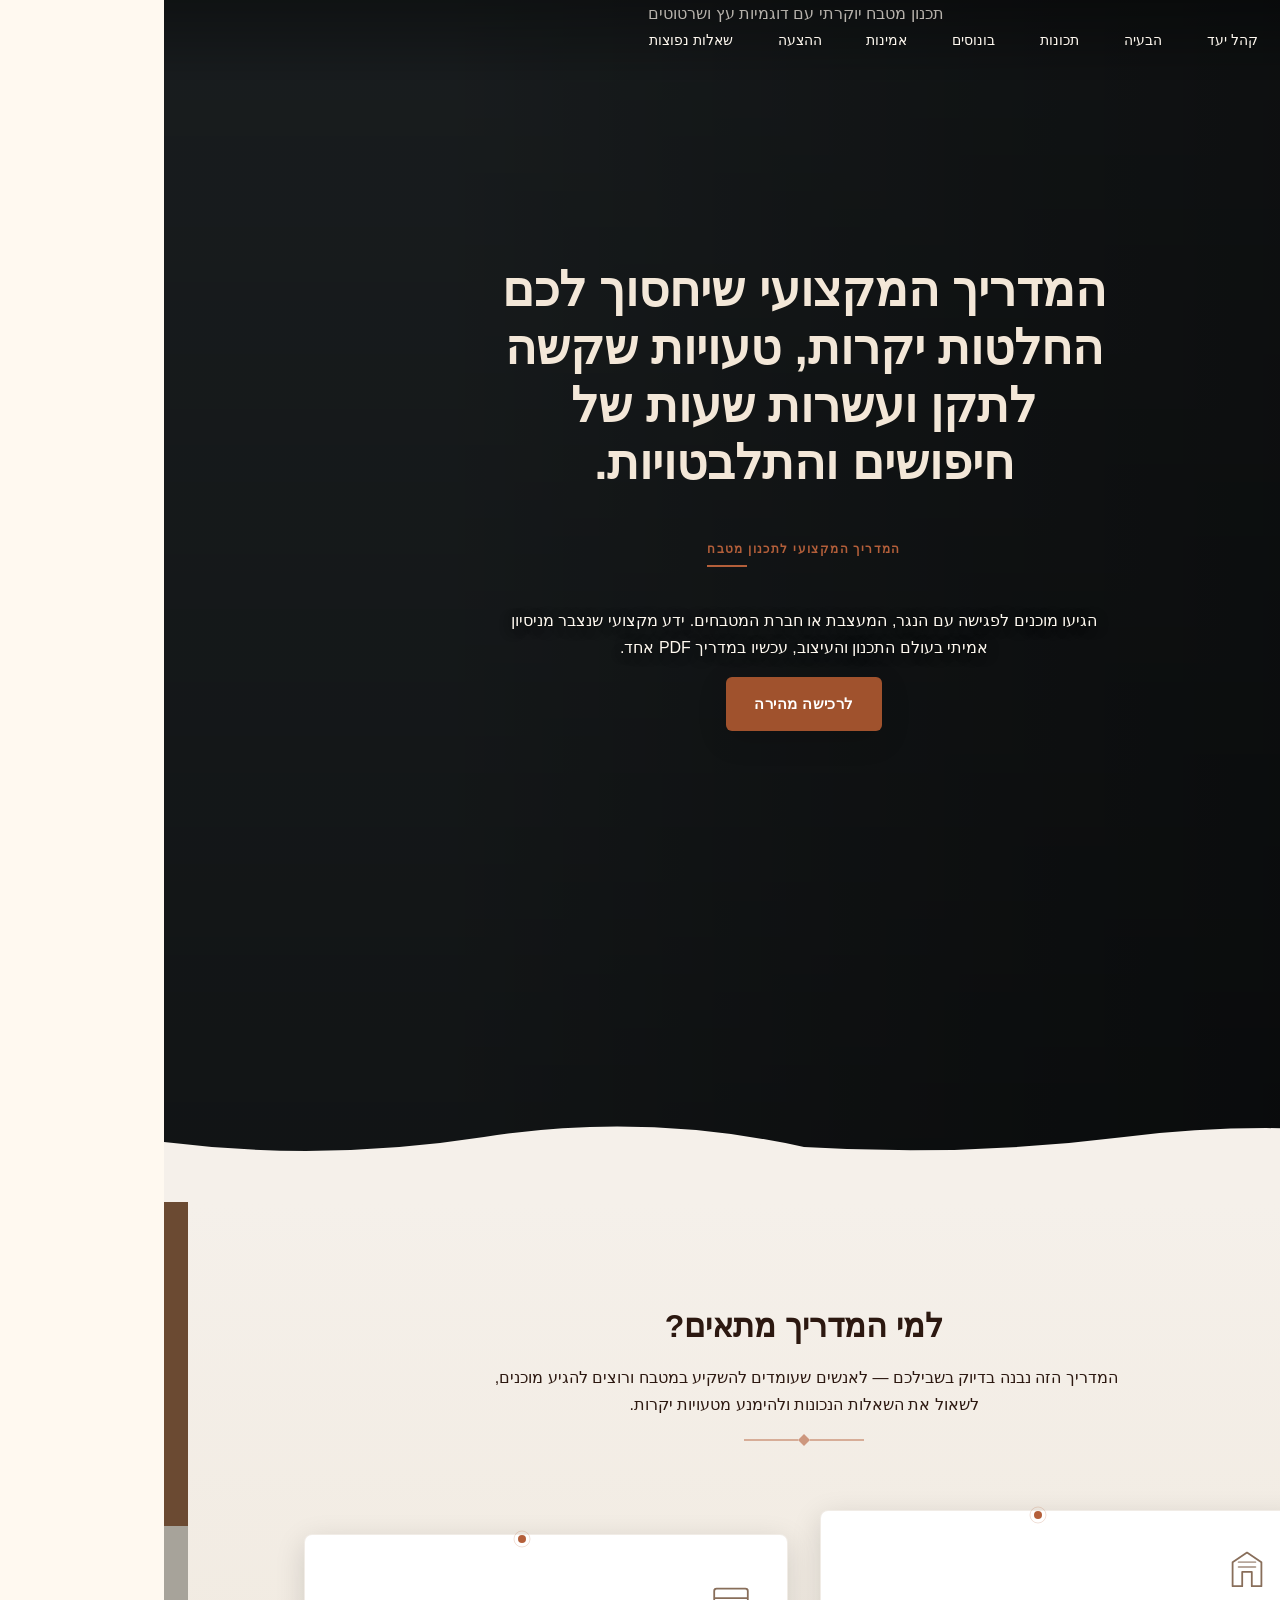
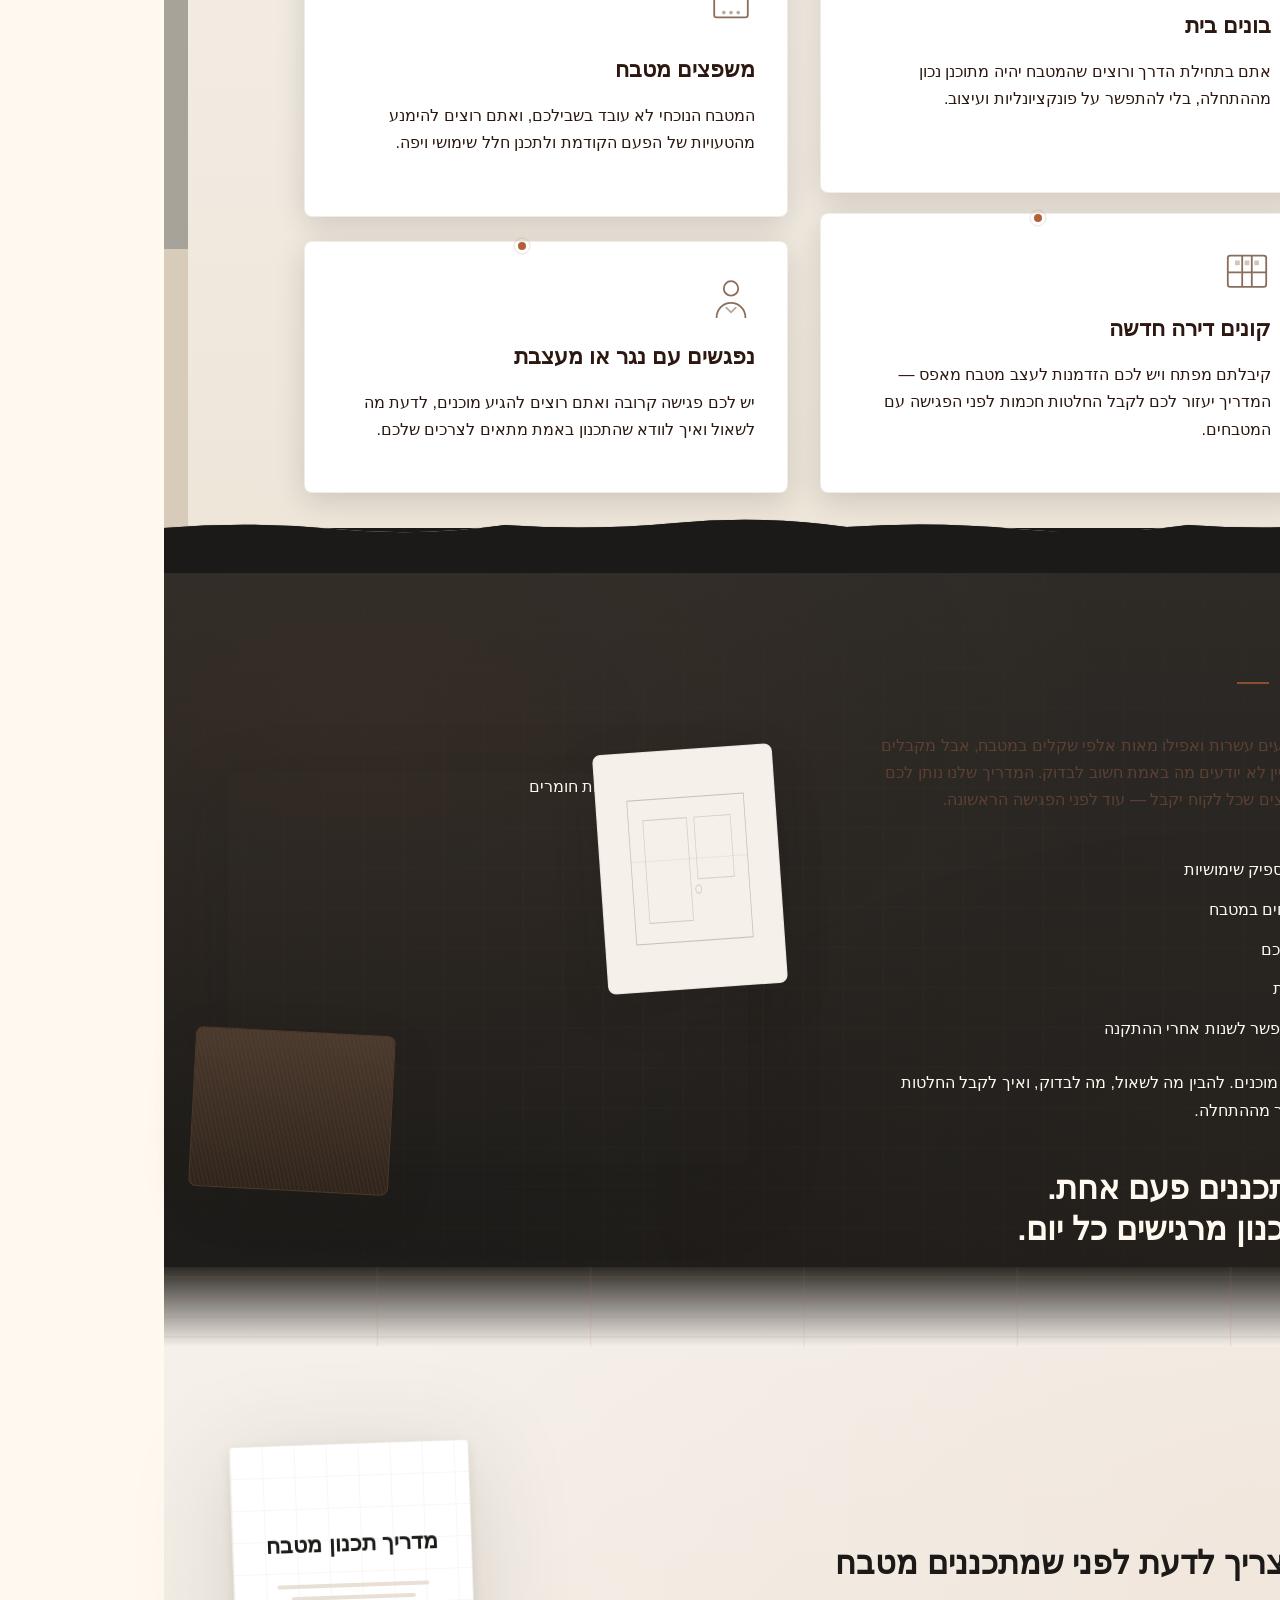
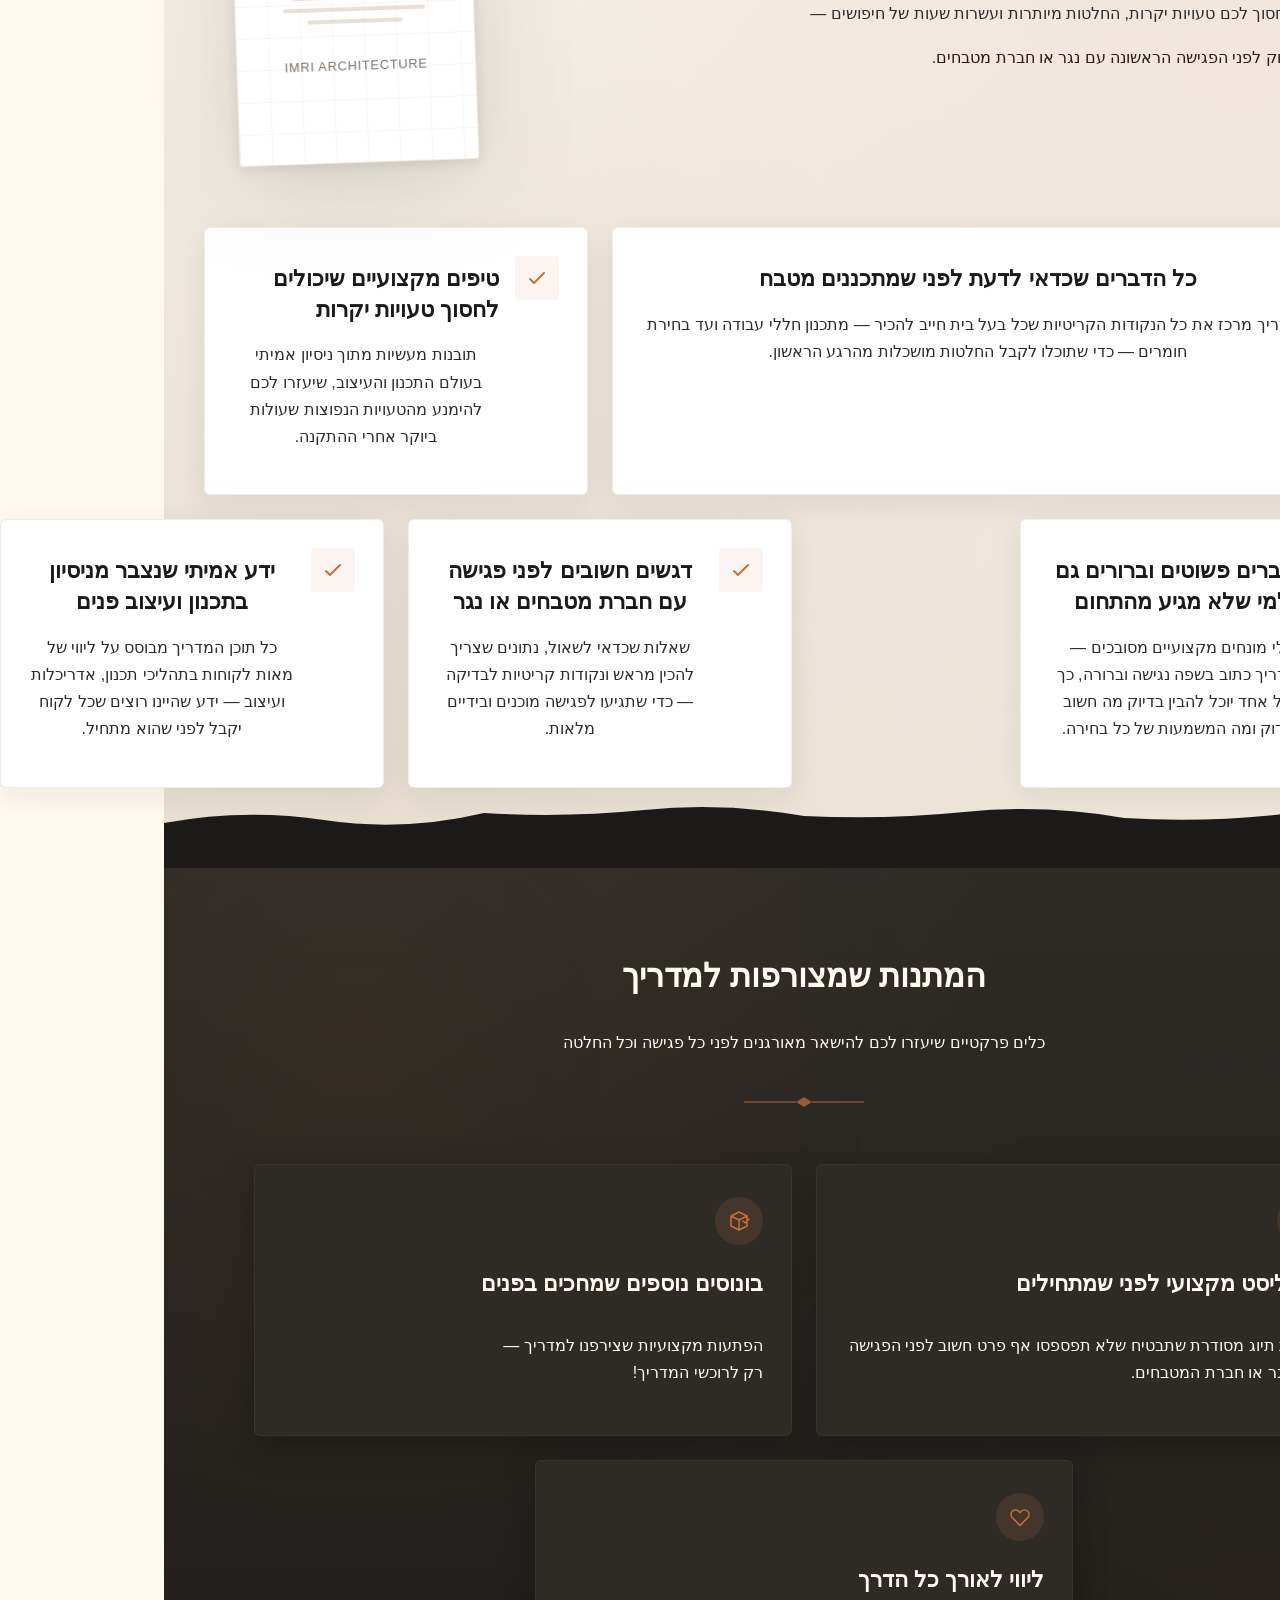
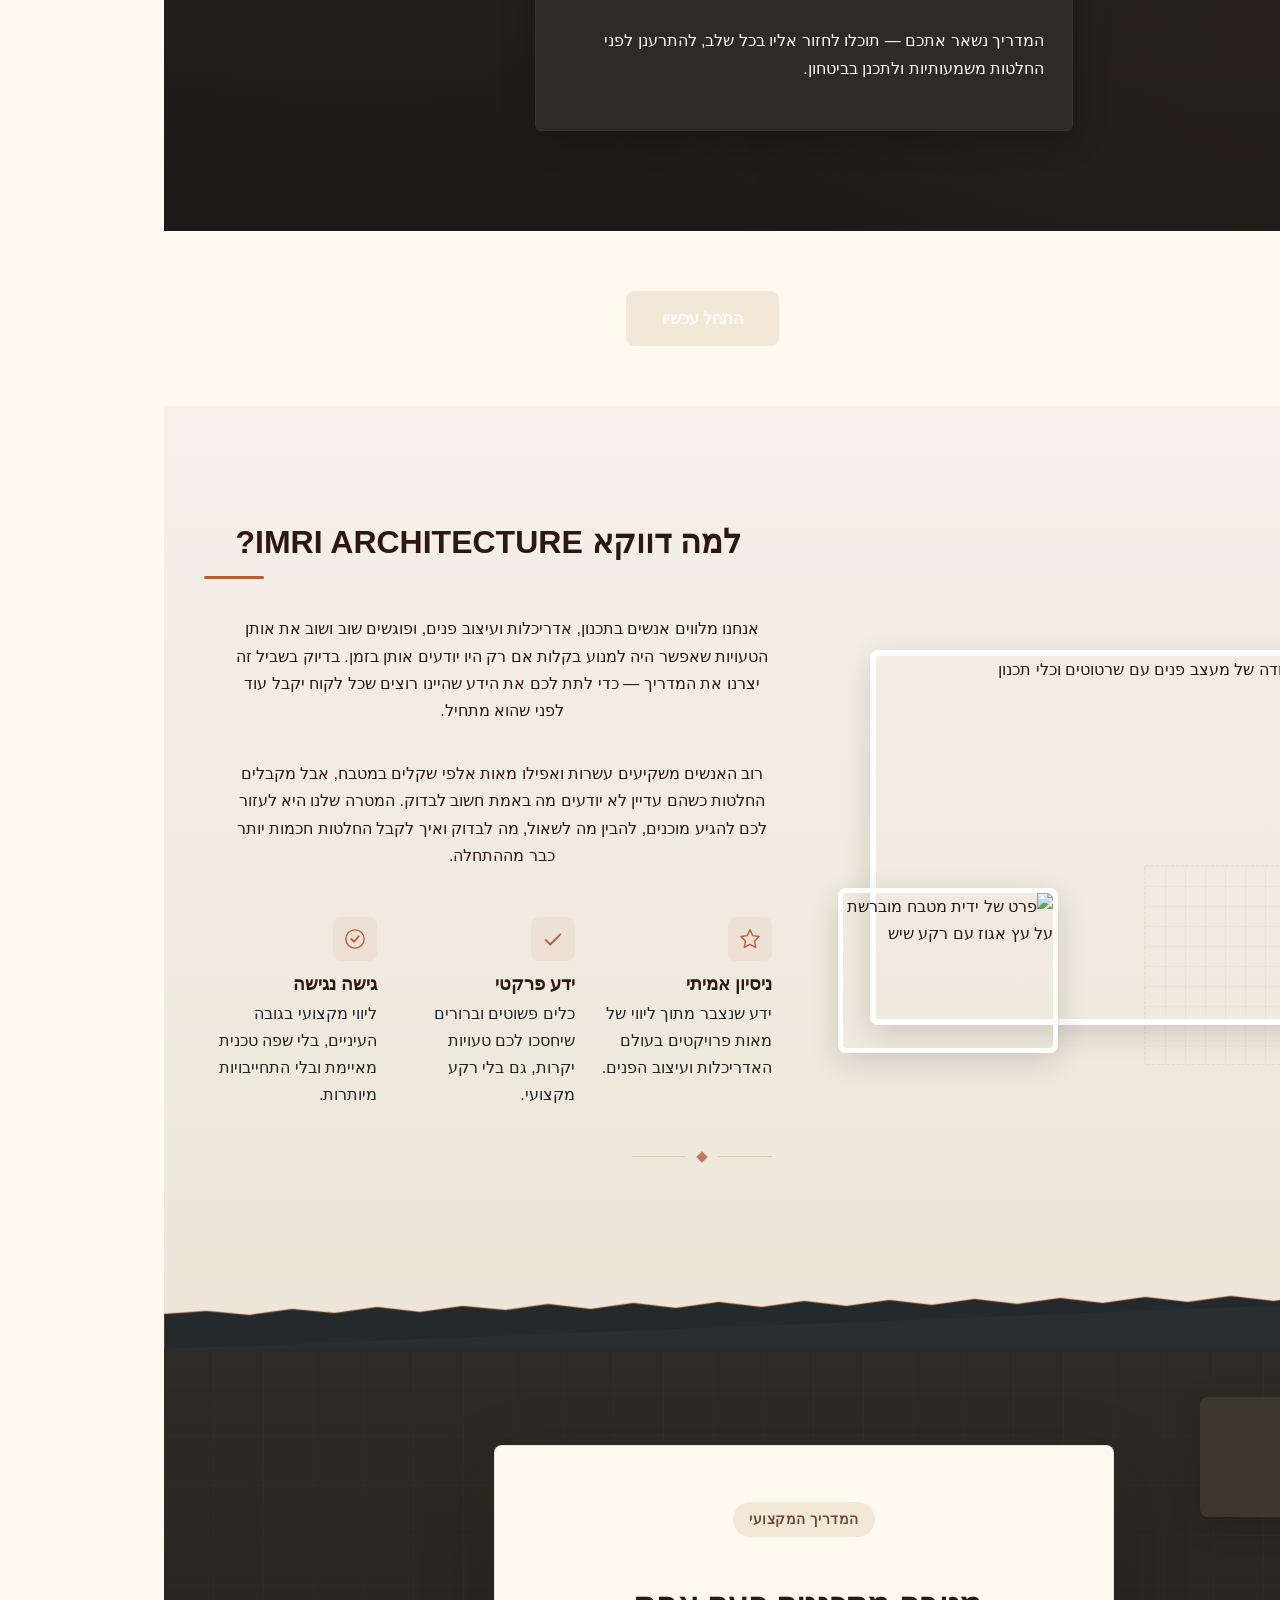
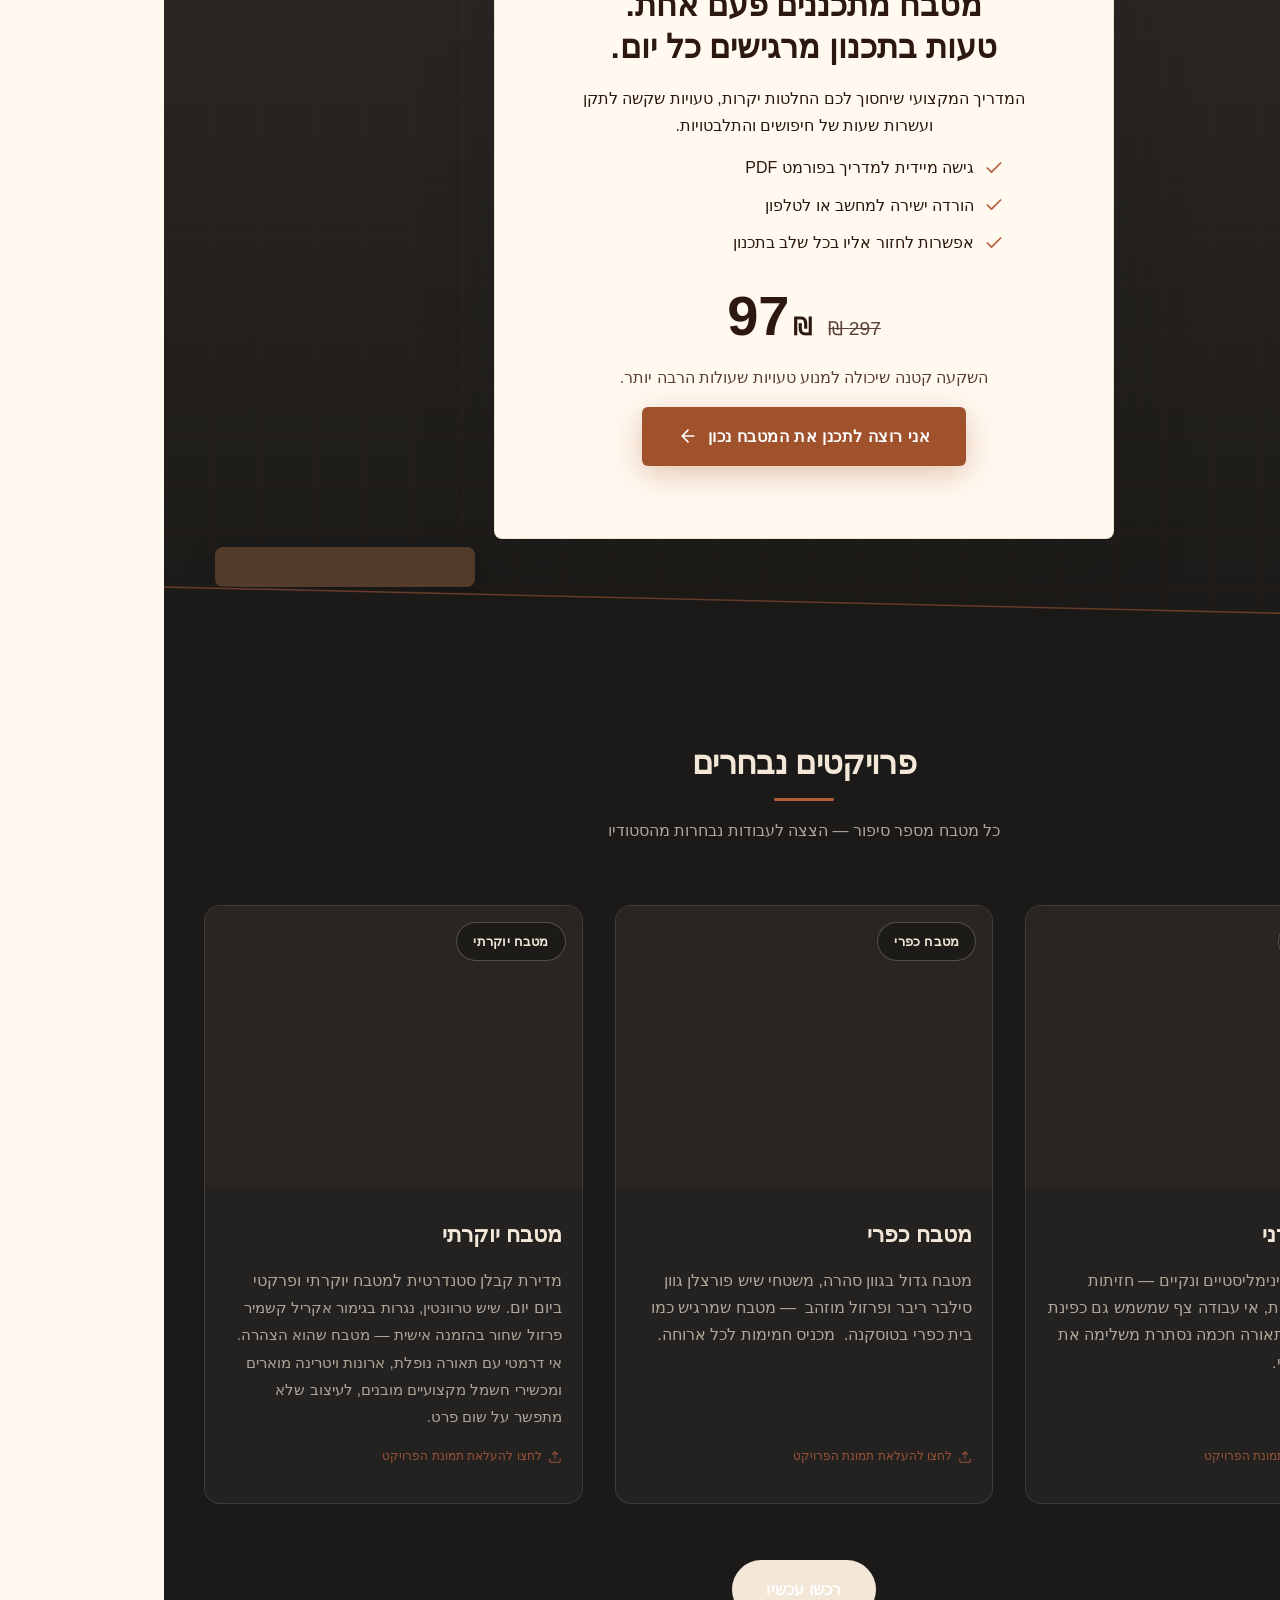
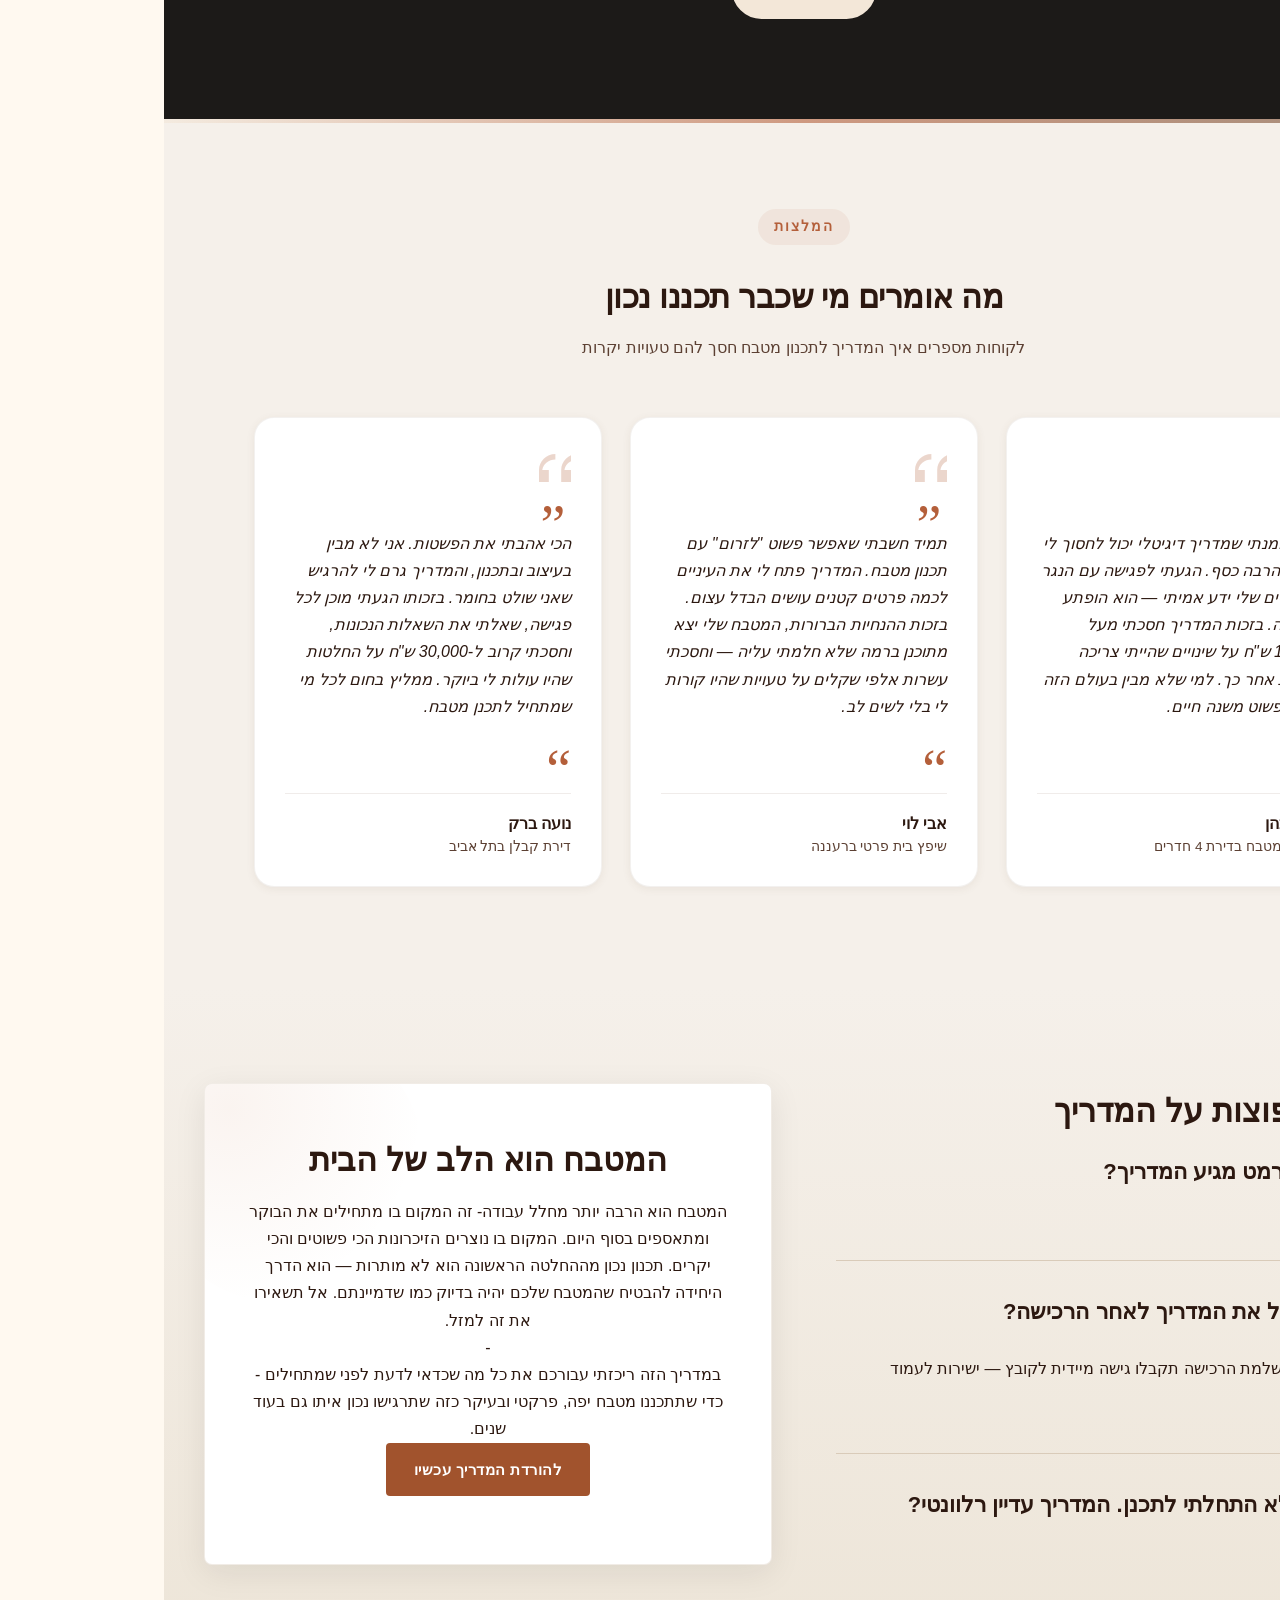
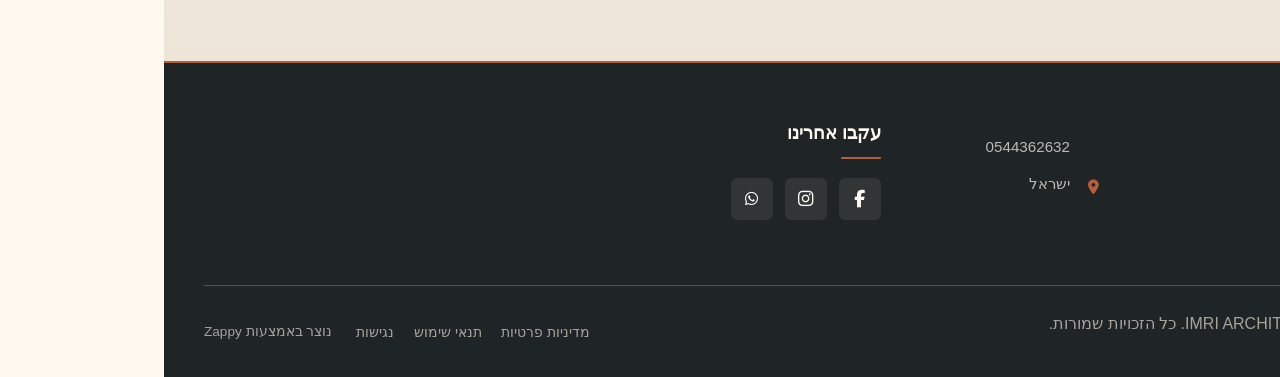
==== commit 5a07e20f: "Background sync: Progressive GitHub Sync" ====
--- a/index.html
+++ b/index.html
@@ -2067,7 +2067,7 @@
           <p>לא האמנתי שמדריך דיגיטלי יכול לחסוך לי כל כך הרבה כסף. הגעתי לפגישה עם הנגר כשבידיים שלי ידע אמיתי — הוא הופתע מהרמה. בזכות המדריך חסכתי מעל 15,000 ש"ח על שינויים שהייתי צריכה לעשות אחר כך. למי שלא מבין בעולם הזה — זה פשוט משנה חיים.</p>
         </blockquote>
         <div class="testimonial-author">
-          <img data-placeholder="testimonial-avatar-1" data-context="Portrait of a smiling Israeli woman in her 40s, professional look, warm lighting, head and shoulders shot against a soft blurred kitchen background" src="data:image/svg+xml,%3Csvg xmlns=%27http://www.w3.org/2000/svg%27 width=%2760%27 height=%2760%27%3E%3Cdefs%3E%3ClinearGradient id=%27grad%27 x1=%270%25%27 y1=%270%25%27 x2=%27100%25%27 y2=%27100%25%27%3E%3Cstop offset=%270%25%27 style=%27stop-color:%23FF0083;stop-opacity:1%27 /%3E%3Cstop offset=%27100%25%27 style=%27stop-color:%23FF008320;stop-opacity:1%27 /%3E%3C/linearGradient%3E%3C/defs%3E%3Crect width=%27100%25%27 height=%27100%25%27 fill=%27url(%23grad)%27/%3E%3Ctext x=%2750%25%27 y=%2750%25%27 font-family=%27Arial, sans-serif%27 font-size=%2710%27 fill=%27white%27 text-anchor=%27middle%27 dy=%27.3em%27%3EImage%3C/text%3E%3C/svg%3E" alt="מיכל כהן" class="testimonial-avatar" loading="lazy" data-element-type="image" data-element-id="img-1784056350288-qv4o49jqy" decoding="async" fetchpriority="low">
+          <!-- avatar removed -->
           <div class="testimonial-author-info">
             <strong class="testimonial-name">מיכל כהן</strong>
             <span class="testimonial-role">תכננה מטבח בדירת 4 חדרים</span>
@@ -2086,7 +2086,7 @@
           <p>תמיד חשבתי שאפשר פשוט "לזרום" עם תכנון מטבח. המדריך פתח לי את העיניים לכמה פרטים קטנים עושים הבדל עצום. בזכות ההנחיות הברורות, המטבח שלי יצא מתוכנן ברמה שלא חלמתי עליה — וחסכתי עשרות אלפי שקלים על טעויות שהיו קורות לי בלי לשים לב.</p>
         </blockquote>
         <div class="testimonial-author">
-          <div data-zappy-zoom-wrapper="true" data-element-id="img-1784056350291-qou788v9s" data-element-type="image" data-zappy-zoom-wrapper-width="52px" data-zappy-zoom-wrapper-height="52px" data-zappy-zoom-wrapper-width-mode="px" data-zappy-zoom-wrapper-align="center" style="position: relative !important; overflow: hidden !important; width: 52px !important; max-width: 100% !important; margin-left: auto !important; margin-right: auto !important; height: 52px !important; display: block !important;" data-zappy-zoom-clip="true" data-zappy-wrapper-margins-applied="true"><img data-placeholder="testimonial-avatar-2" data-context="Portrait of a smiling Israeli man in his 50s, casual professional look, warm natural lighting, head and shoulders shot against a soft blurred modern kitchen background" src="data:image/svg+xml,%3Csvg xmlns=%27http://www.w3.org/2000/svg%27 width=%2760%27 height=%2760%27%3E%3Cdefs%3E%3ClinearGradient id=%27grad%27 x1=%270%25%27 y1=%270%25%27 x2=%27100%25%27 y2=%27100%25%27%3E%3Cstop offset=%270%25%27 style=%27stop-color:%23FF0083;stop-opacity:1%27 /%3E%3Cstop offset=%27100%25%27 style=%27stop-color:%23FF008320;stop-opacity:1%27 /%3E%3C/linearGradient%3E%3C/defs%3E%3Crect width=%27100%25%27 height=%27100%25%27 fill=%27url(%23grad)%27/%3E%3Ctext x=%2750%25%27 y=%2750%25%27 font-family=%27Arial, sans-serif%27 font-size=%2710%27 fill=%27white%27 text-anchor=%27middle%27 dy=%27.3em%27%3EImage%3C/text%3E%3C/svg%3E" alt="אבי לוי" class="testimonial-avatar" loading="lazy" data-element-type="image" data-element-id="img-1784056350291-qou788v9s" style="display: block; object-position: 50% 50% !important; margin-top: 0px !important; margin-bottom: 0px !important; left: 0% !important; top: 0% !important; width: 100% !important; height: 100% !important; max-width: none !important; max-height: none !important; object-fit: cover !important;" data-zappy-object-position="50% 50%" data-zappy-zoom="1" decoding="async" fetchpriority="low"></div>
+          <!-- avatar removed -->
           <div class="testimonial-author-info">
             <strong class="testimonial-name">אבי לוי</strong>
             <span class="testimonial-role">שיפץ בית פרטי ברעננה</span>
@@ -2105,7 +2105,7 @@
           <p>הכי אהבתי את הפשטות. אני לא מבין בעיצוב ובתכנון, והמדריך גרם לי להרגיש שאני שולט בחומר. בזכותו הגעתי מוכן לכל פגישה, שאלתי את השאלות הנכונות, וחסכתי קרוב ל-30,000 ש"ח על החלטות שהיו עולות לי ביוקר. ממליץ בחום לכל מי שמתחיל לתכנן מטבח.</p>
         </blockquote>
         <div class="testimonial-author">
-          <img data-placeholder="testimonial-avatar-3" data-context="Portrait of a smiling Israeli woman in her 35, modern professional look, soft studio lighting, head and shoulders shot against a blurred contemporary kitchen with warm wooden cabinets" src="data:image/svg+xml,%3Csvg xmlns=%27http://www.w3.org/2000/svg%27 width=%2760%27 height=%2760%27%3E%3Cdefs%3E%3ClinearGradient id=%27grad%27 x1=%270%25%27 y1=%270%25%27 x2=%27100%25%27 y2=%27100%25%27%3E%3Cstop offset=%270%25%27 style=%27stop-color:%23FF0083;stop-opacity:1%27 /%3E%3Cstop offset=%27100%25%27 style=%27stop-color:%23FF008320;stop-opacity:1%27 /%3E%3C/linearGradient%3E%3C/defs%3E%3Crect width=%27100%25%27 height=%27100%25%27 fill=%27url(%23grad)%27/%3E%3Ctext x=%2750%25%27 y=%2750%25%27 font-family=%27Arial, sans-serif%27 font-size=%2710%27 fill=%27white%27 text-anchor=%27middle%27 dy=%27.3em%27%3EImage%3C/text%3E%3C/svg%3E" alt="נועה ברק" class="testimonial-avatar" loading="lazy" data-element-type="image" data-element-id="img-1784056350295-46jf0udqa" decoding="async" fetchpriority="low">
+          <!-- avatar removed -->
           <div class="testimonial-author-info">
             <strong class="testimonial-name">נועה ברק</strong>
             <span class="testimonial-role">דירת קבלן בתל אביב</span>
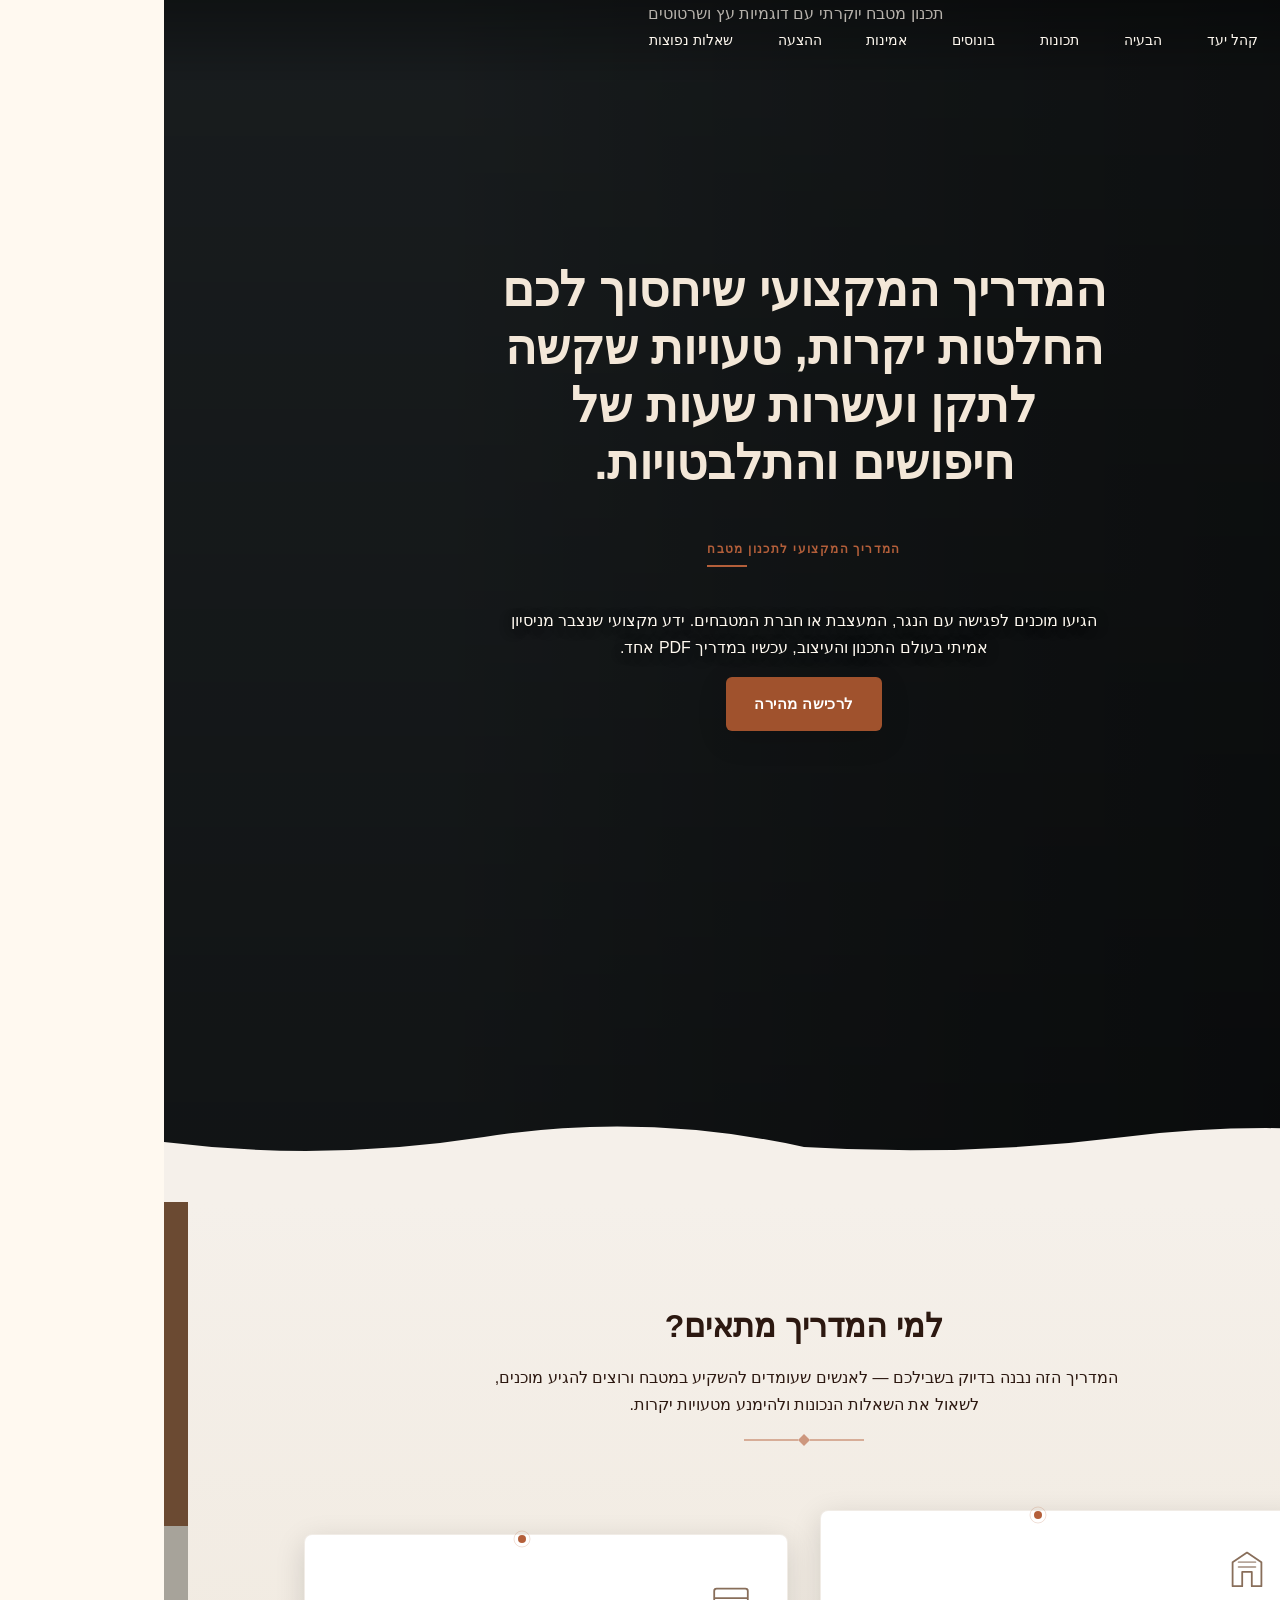
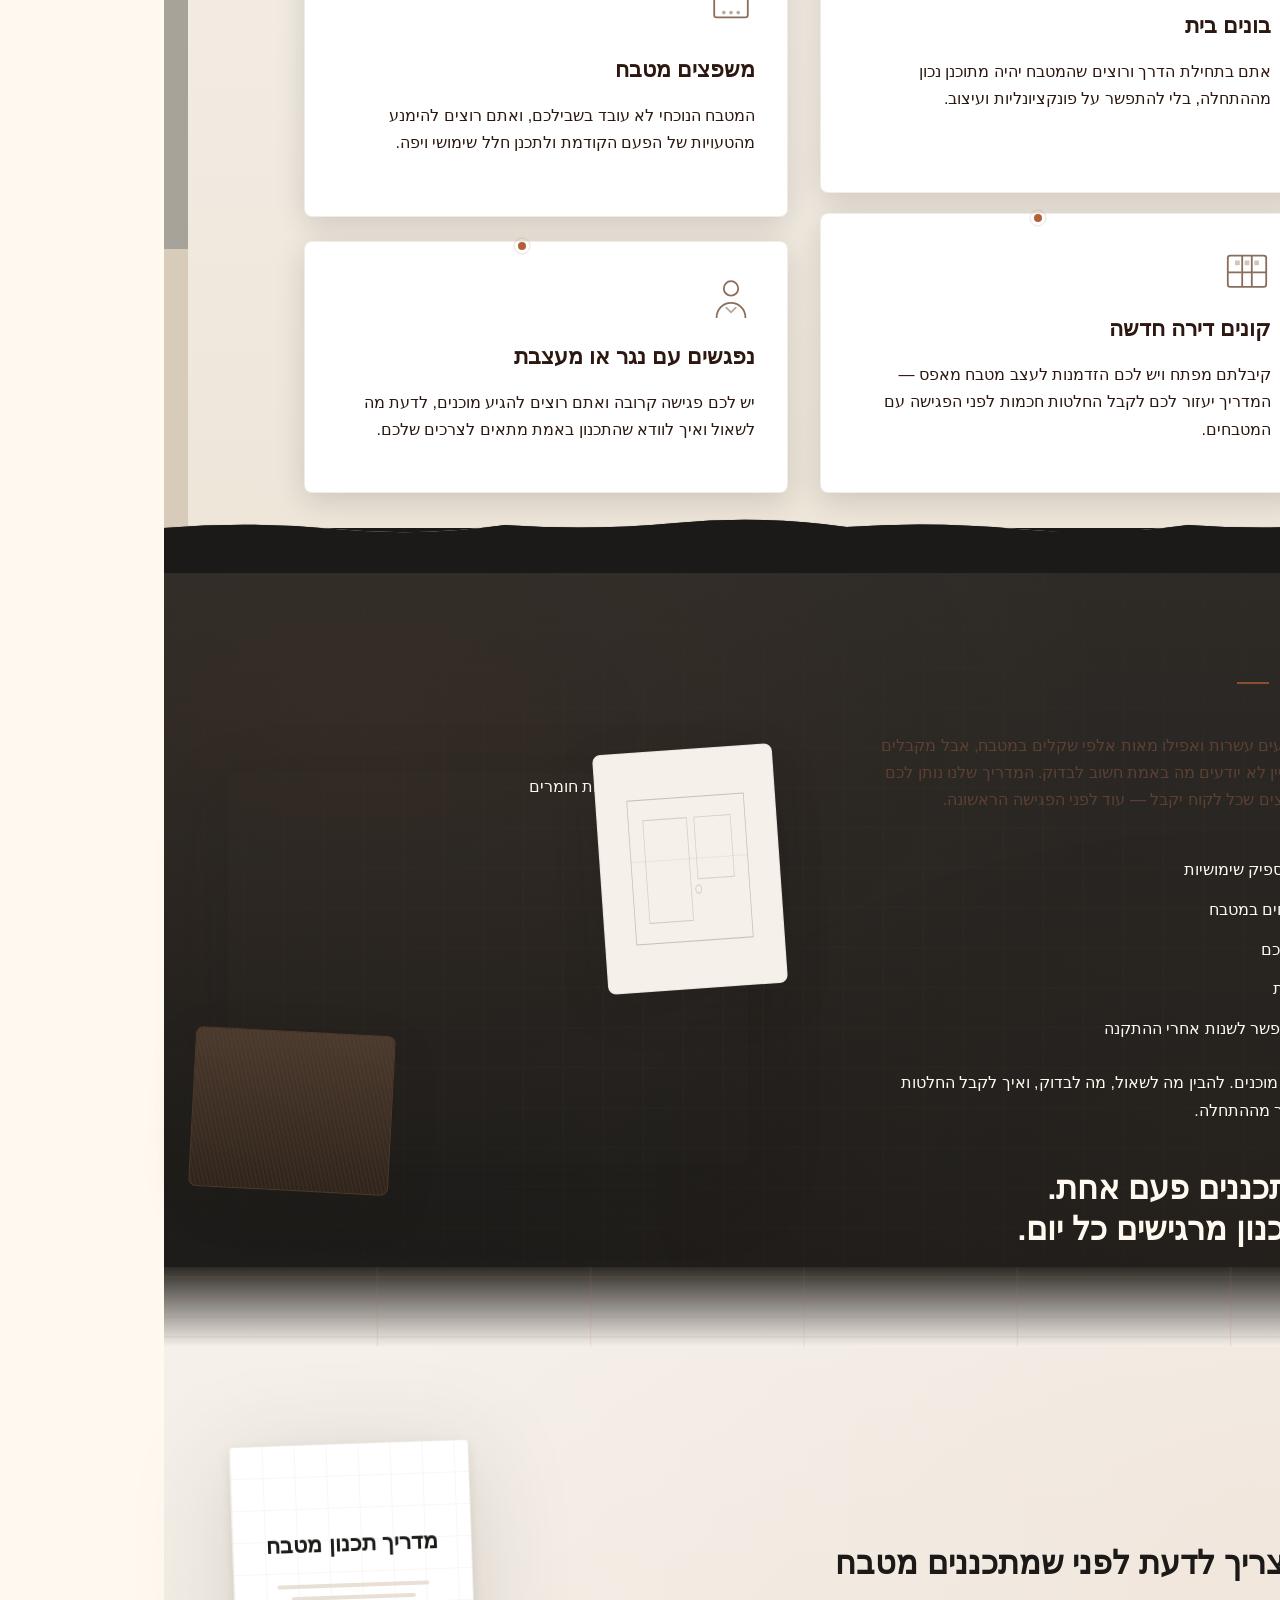
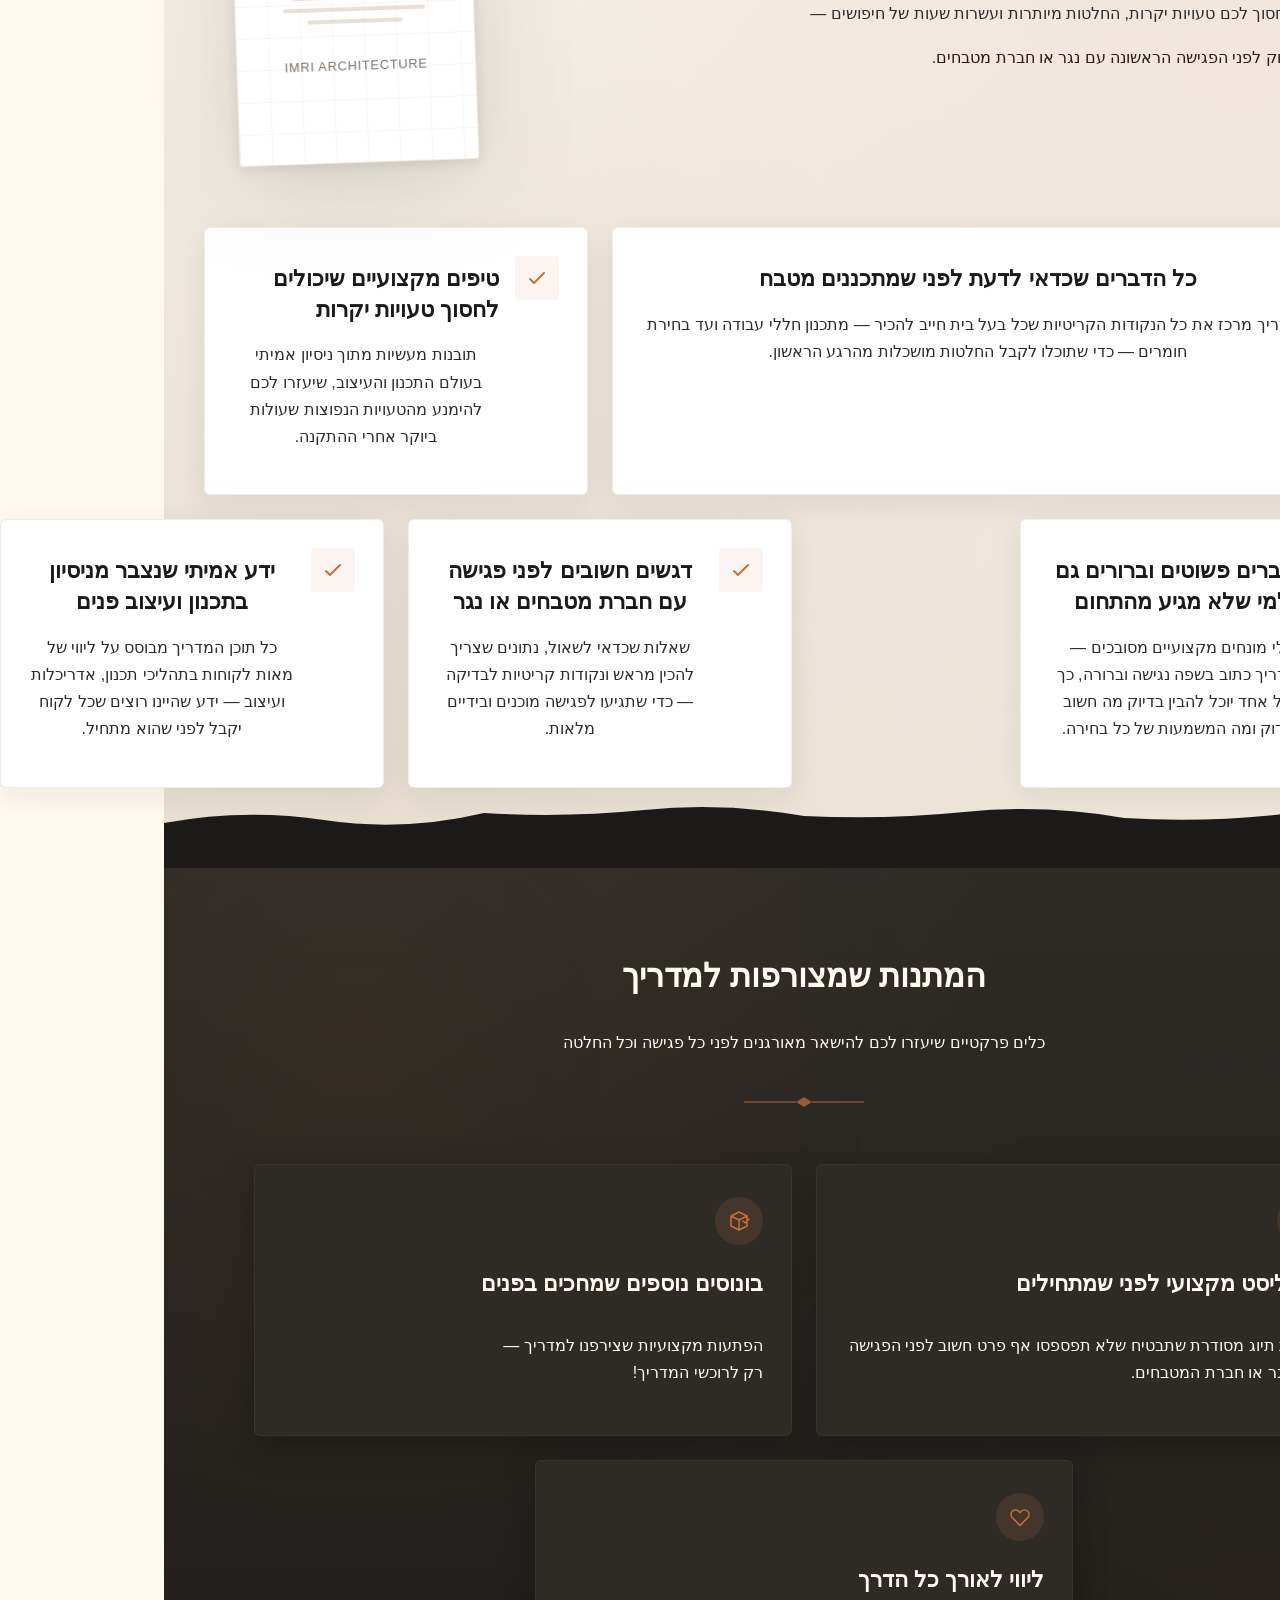
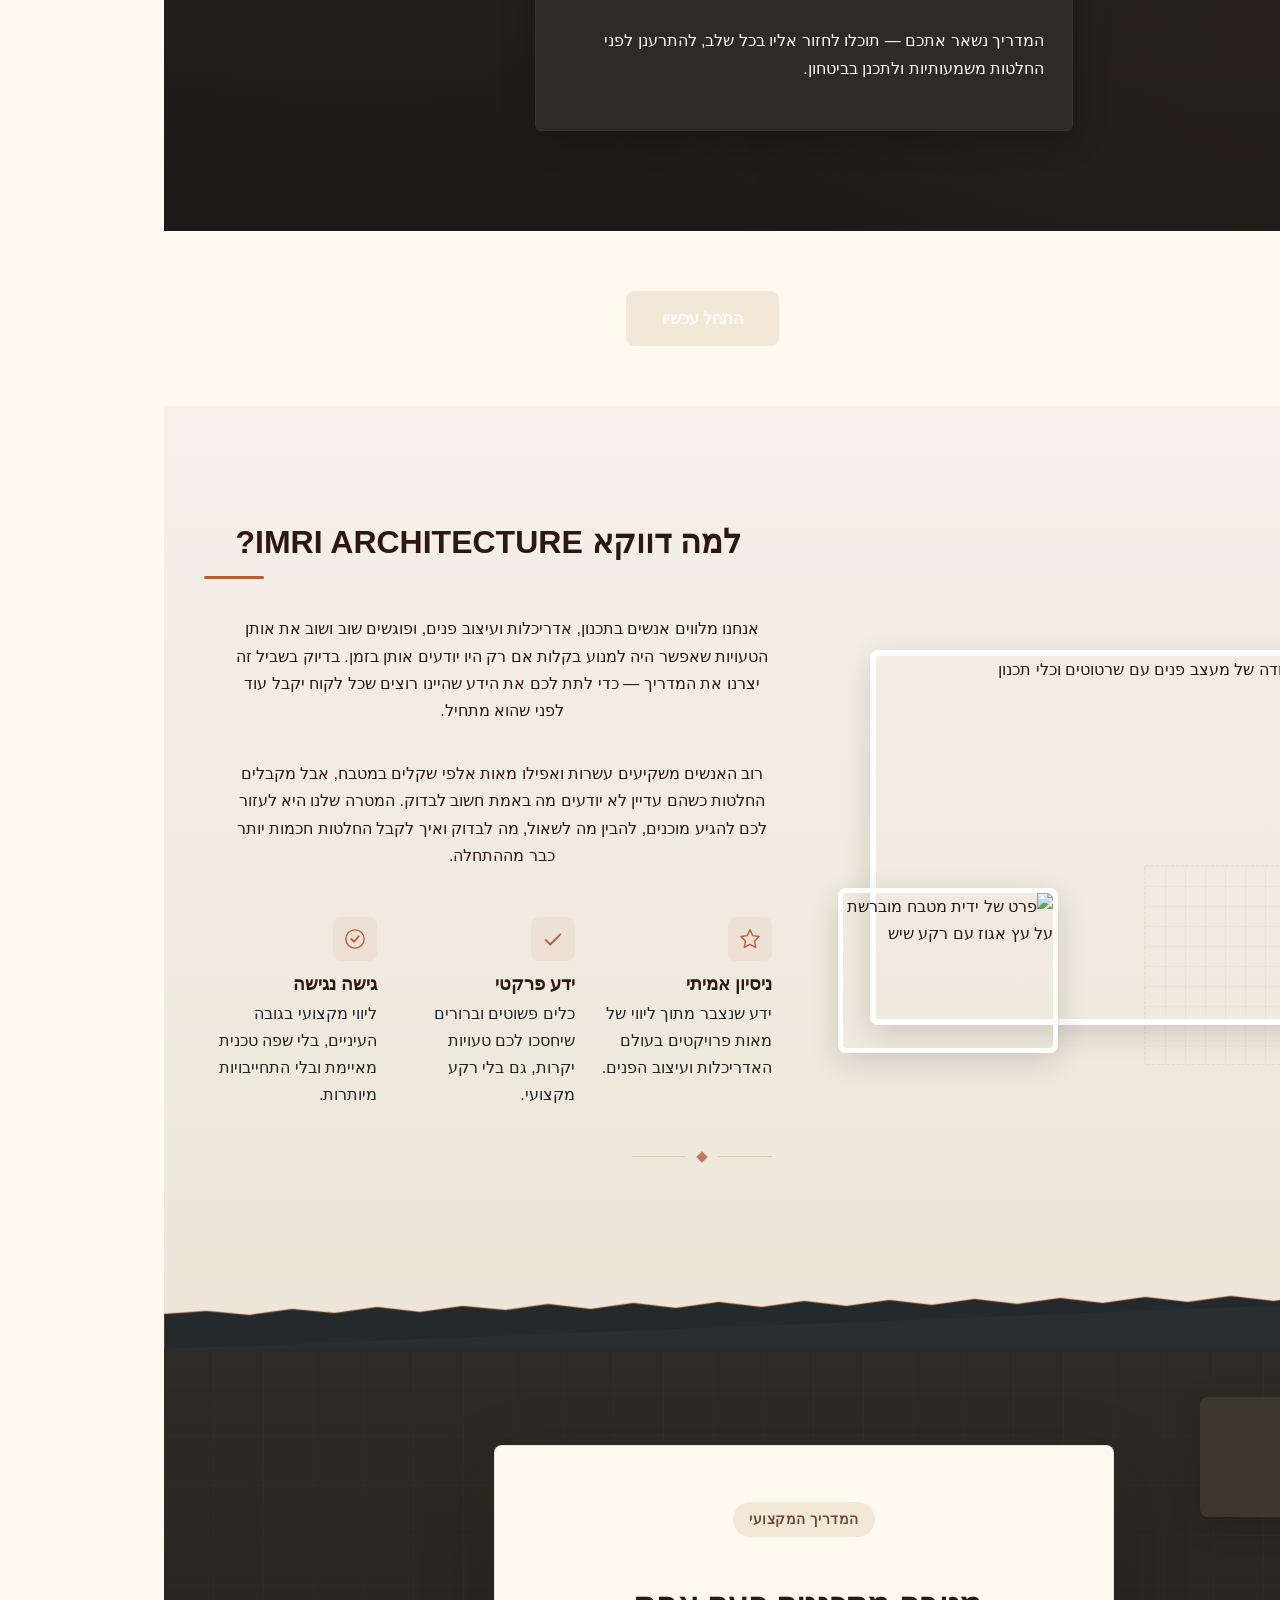
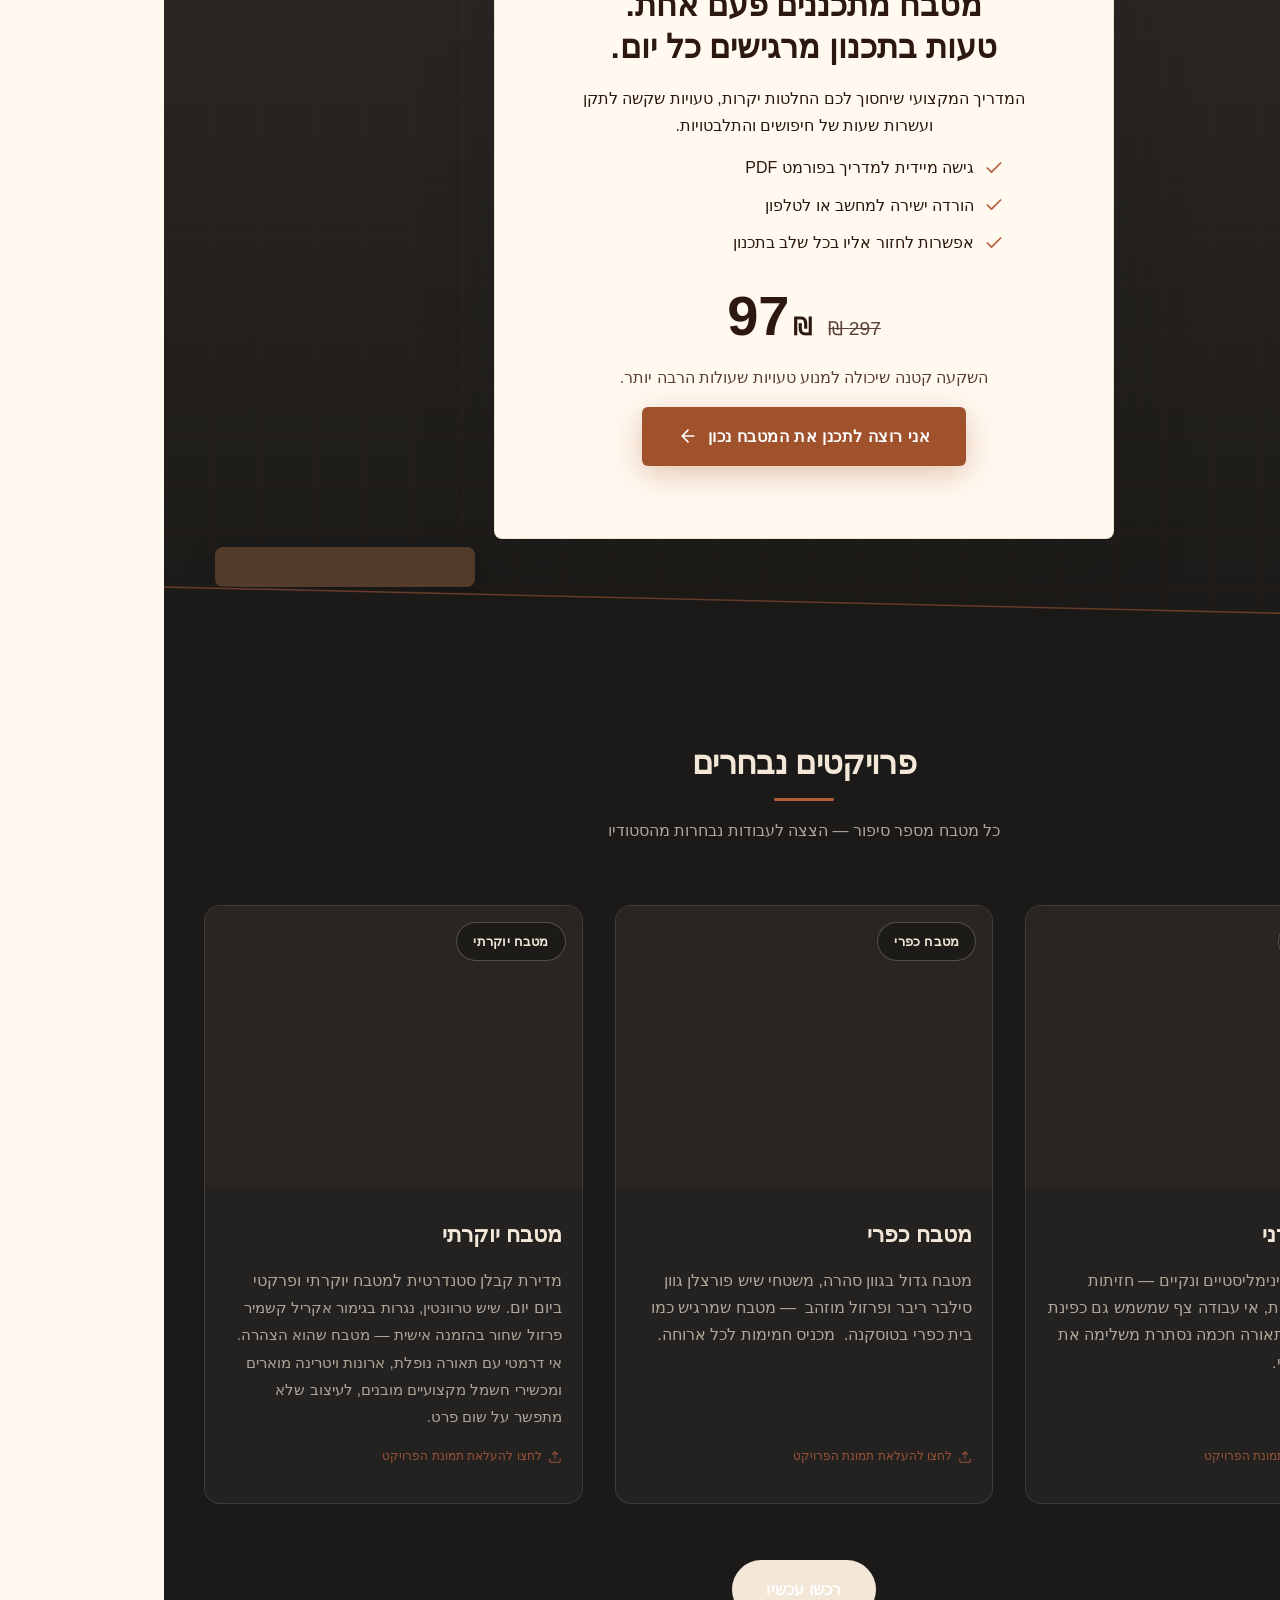
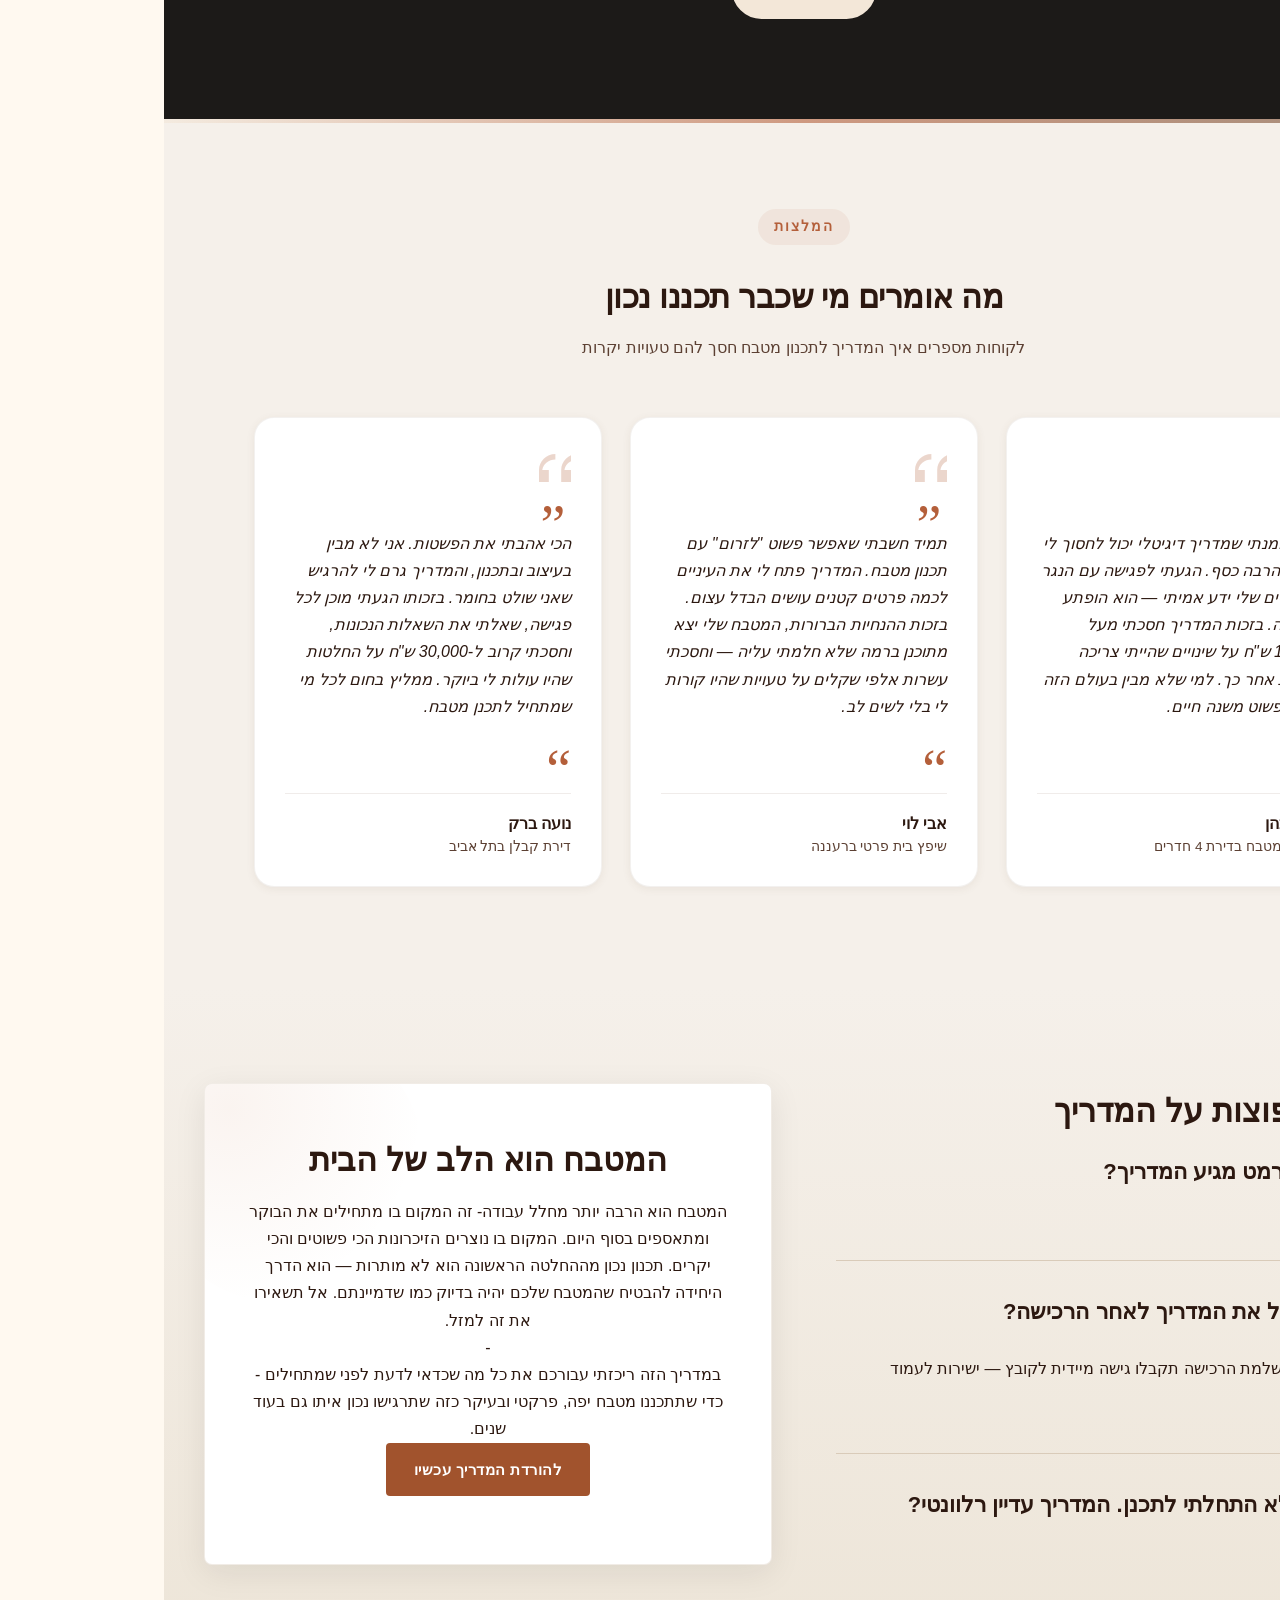
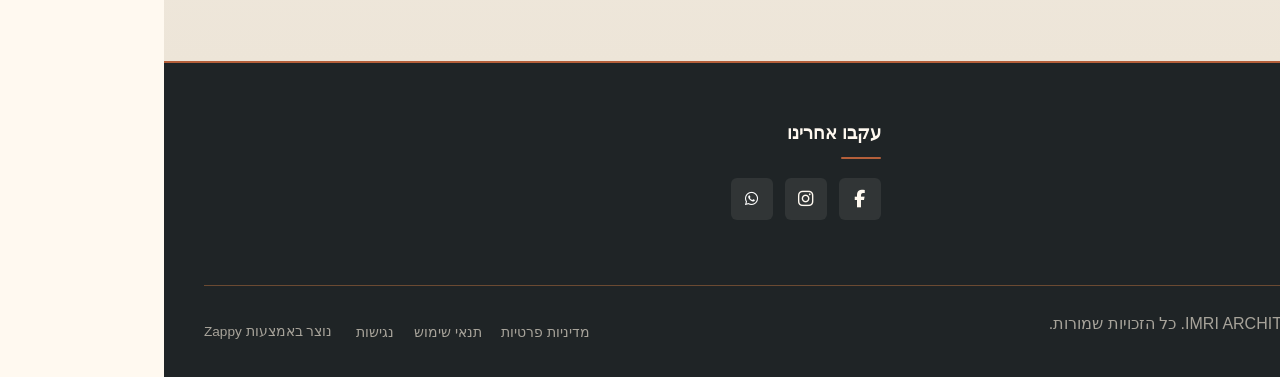
==== commit dddd467e: "Incremental sync: 1 page(s) — update_text" ====
--- a/index.html
+++ b/index.html
@@ -1408,12 +1408,12 @@
         <div class="index-hero-section__scrim" aria-hidden="true"></div>
     </div>
 
-    <div class="index-hero-section__overlay" data-zappy-align-target="true">
+    <div class="index-hero-section__overlay" data-zappy-align-target="true" style="">
         <div class="index-hero-section__content">
             
-            <h3 class="index-hero-section__subtitle" style="text-align: center;"></h3><h1 style="color: rgb(255, 249, 240) !important; text-align: center;" data-element-id="move-1783882502106-yd7qllf2"><span style="color: #1f2426 !important"><span style="color: #fff9f0 !important"><span style="color: #f3e7d8 !important">המדריך המקצועי שיחסוך לכם החלטות יקרות, טעויות שקשה לתקן ועשרות שעות של חיפושים והתלבטויות.</span></span></span></h1><h2></h2><h1><span class="index-hero-section__eyebrow">המדריך המקצועי לתכנון מטבח</span></h1>
+            <h3 class="index-hero-section__subtitle" style="text-align: center;"></h3><h1 style="color: rgb(255, 249, 240) !important; text-align: center;" data-element-id="move-1783882502106-yd7qllf2"><span style="color: #1f2426 !important"><span style="color: #fff9f0 !important"><span style="color: #f3e7d8 !important">המדריך המקצועי שיחסוך לכם החלטות יקרות, טעויות שקשה לתקן ועשרות שעות של חיפושים והתלבטויות.</span></span></span></h1><h2 style=""></h2><h1 style=""><span class="index-hero-section__eyebrow">המדריך המקצועי לתכנון מטבח</span></h1>
             <p class="index-hero-section__description" style="text-align: center;">הגיעו מוכנים לפגישה עם הנגר, המעצבת או חברת המטבחים. ידע מקצועי שנצבר מניסיון אמיתי בעולם התכנון והעיצוב, עכשיו במדריך PDF אחד.</p>
-            <p style="text-align: center !important; display: flex !important; justify-content: center !important; align-items: flex-start !important; width: 100% !important;"><a href="https://pay.grow.link/cdf960ace736493a45e67ed0b26cf792-MzIxOTExMg" class="index-hero-section__btn index-hero-section__btn--primary btn btn-primary" data-element-type="button" data-element-id="zappy-drop-jzzuf9prj" data-native-element="true" style="outline: none; border-color: rgb(160, 82, 45) !important; color: var(--light-text, #ffffff) !important; background-color: rgb(160, 82, 45) !important; background-image: none !important;" data-text-color="light" target="_blank" rel="noopener noreferrer">לרכישה מהירה</a></p><div class="index-hero-section__cta-group">
+            <p style="text-align: center !important; display: flex !important; justify-content: center !important; align-items: flex-start !important; width: 100% !important;"><a href="https://pay.grow.link/cdf960ace736493a45e67ed0b26cf792-MzIxOTExMg" class="index-hero-section__btn index-hero-section__btn--primary btn btn-primary" data-element-type="button" data-element-id="zappy-drop-jzzuf9prj" data-native-element="true" style="outline: none; border-color: rgb(160, 82, 45) !important; color: var(--light-text, #ffffff) !important; background-color: rgb(160, 82, 45) !important; background-image: none !important;" data-text-color="light" target="_blank" rel="noopener noreferrer">לרכישה מהירה</a></p><div class="index-hero-section__cta-group" style="">
                 
                 
             </div>
@@ -1454,7 +1454,7 @@
     <!-- Editorial Intro -->
     <header class="index-audience-section__intro">
       <h2 class="index-audience-section__headline">למי המדריך מתאים?</h2>
-      <p class="index-audience-section__subhead">המדריך הזה נבנה בדיוק בשבילכם — לאנשים שעומדים להשקיע במטבח ורוצים להגיע מוכנים,&nbsp;<br>לשאול את השאלות הנכונות ולהימנע מטעויות יקרות.</p>
+      <p class="index-audience-section__subhead" style="">המדריך הזה נבנה בדיוק בשבילכם — לאנשים שעומדים להשקיע במטבח ורוצים להגיע מוכנים,&nbsp;<br>לשאול את השאלות הנכונות ולהימנע מטעויות יקרות.</p>
       <div class="index-audience-section__ornament" aria-hidden="true">
         <svg data-no-icon-edit="true" viewBox="0 0 120 12" xmlns="http://www.w3.org/2000/svg" aria-hidden="true">
           <line x1="0" y1="6" x2="54" y2="6" stroke="currentColor" stroke-width="1.5"></line>
@@ -1525,7 +1525,7 @@
             <rect x="26" y="12" width="4" height="4" rx="0.5" fill="currentColor" opacity="0.4"></rect>
           </svg>
         </div>
-        <h3 class="audience-card__title">קונים דירה חדשה</h3>
+        <h3 class="audience-card__title" style="">קונים דירה חדשה</h3>
         <p class="audience-card__desc">קיבלתם מפתח ויש לכם הזדמנות לעצב מטבח מאפס — המדריך יעזור לכם לקבל החלטות חכמות לפני הפגישה עם המטבחים.</p>
       </article>
 
@@ -1670,19 +1670,19 @@
   </div>
 </section>
 
-<section data-band-index="3" id="features" class="index-features-section" data-layout-spec="בית-features" dir="rtl">
+<section data-band-index="3" id="features" class="index-features-section" data-layout-spec="בית-features" dir="rtl" style="">
   <div class="index-features-section-bg"></div>
   <div class="index-features-section-container">
     <div class="index-features-section-top">
       <div class="index-features-section-header">
-        <h2 class="index-features-section-title">כל מה שצריך לדעת לפני שמתכננים מטבח</h2>
+        <h2 class="index-features-section-title" style="">כל מה שצריך לדעת לפני שמתכננים מטבח</h2>
         <p class="index-features-section-subtitle" style="outline: none; text-align: center;">הידע המקצועי שיחסוך לכם טעויות יקרות, החלטות מיותרות ועשרות שעות של חיפושים —&nbsp;</p><div>כל מה שחשוב לבדוק לפני הפגישה הראשונה עם נגר או חברת מטבחים.</div>
       </div>
       <div class="index-features-section-pdf-preview">
         <div class="pdf-mockup">
           <div class="pdf-page">
             <div class="pdf-cover">
-              <div class="pdf-cover-title">מדריך תכנון מטבח</div>
+              <div class="pdf-cover-title" style="">מדריך תכנון מטבח</div>
               <div class="pdf-cover-lines">
                 <span class="pdf-line pdf-line-1"></span>
                 <span class="pdf-line pdf-line-2"></span>
@@ -1782,7 +1782,7 @@
               </svg>
             </div>
             <h3 class="bonus-card-title">צ׳קליסט מקצועי לפני שמתחילים</h3>
-            <p class="bonus-card-desc">רשימת תיוג מסודרת שתבטיח שלא תפספסו אף פרט חשוב לפני הפגישה עם הנגר או חברת המטבחים.</p>
+            <p class="bonus-card-desc" style="">רשימת תיוג מסודרת שתבטיח שלא תפספסו אף פרט חשוב לפני הפגישה עם הנגר או חברת המטבחים.</p>
           </article>
 
           <article class="bonus-card card-dark" data-grid-item-index="1">
@@ -1792,17 +1792,17 @@
               </svg>
             </div>
             <h3 class="bonus-card-title">בונוסים נוספים שמחכים בפנים</h3>
-            <p class="bonus-card-desc">הפתעות מקצועיות שצירפנו למדריך —<br>רק לרוכשי המדריך!</p>
+            <p class="bonus-card-desc" style="">הפתעות מקצועיות שצירפנו למדריך —<br>רק לרוכשי המדריך!</p>
           </article>
 
-          <article class="bonus-card card-dark" data-grid-item-index="2">
+          <article class="bonus-card card-dark" data-grid-item-index="2" style="">
             <div class="bonus-icon-wrapper">
               <svg data-element-type="icon" data-icon-type="svg" class="bonus-icon" viewBox="0 0 24 24" fill="none" xmlns="http://www.w3.org/2000/svg">
                 <path d="M4.318 6.318a4.5 4.5 0 000 6.364L12 20.364l7.682-7.682a4.5 4.5 0 00-6.364-6.364L12 7.636l-1.318-1.318a4.5 4.5 0 00-6.364 0z" stroke="currentColor" stroke-width="1.5" stroke-linecap="round" stroke-linejoin="round"></path>
               </svg>
             </div>
             <h3 class="bonus-card-title">ליווי לאורך כל הדרך</h3>
-            <p class="bonus-card-desc">המדריך נשאר אתכם — תוכלו לחזור אליו בכל שלב, להתרענן לפני החלטות משמעותיות ולתכנן בביטחון.</p>
+            <p class="bonus-card-desc" style="">המדריך נשאר אתכם — תוכלו לחזור אליו בכל שלב, להתרענן לפני החלטות משמעותיות ולתכנן בביטחון.</p>
           </article>
         </div>
 
@@ -1843,7 +1843,7 @@
             <div class="collage-main-wrapper">
                 <img loading="lazy" decoding="async" data-placeholder="index-credibility-image-1" data-context="A warm, editorial photograph of an interior design workspace: a large oak table with scattered architectural blueprints, a ceramic coffee cup, a brass architect scale ruler, and a textured linen fabric swatch. Soft natural window light from the left, shallow depth of field, warm plaster wall background with a subtle stone-gray undertone. Elegant, natural, not staged." width="600" height="400" src="/assets/site-index-credibility-image-1.webp" alt="סביבת עבודה של מעצב פנים עם שרטוטים וכלי תכנון" class="collage-main-img" data-element-type="image" data-element-id="img-1783881040375-thhzzb2wt" style="object-position: 50% 50%;" fetchpriority="low">
                 <div class="collage-secondary-wrapper">
-                    <img loading="lazy" decoding="async" data-placeholder="index-credibility-image-2" data-context="A close-up macro shot of premium kitchen cabinet hardware: a brushed brass handle mounted on a rich walnut wood panel, with a subtle vein of Carrara marble visible in the out-of-focus background. The image has a shallow depth of field, emphasizing material texture and craftsmanship. Warm, tactile, and refined." width="260" height="180" src="/assets/site-index-credibility-image-2.webp" alt="פרט של ידית מטבח מוברשת על עץ אגוז עם רקע שיש" class="collage-secondary-img" data-element-type="image" data-element-id="img-1783881040378-1h3gq9s09" fetchpriority="low">
+                    <img loading="lazy" decoding="async" data-placeholder="index-credibility-image-2" data-context="A close-up macro shot of premium kitchen cabinet hardware: a brushed brass handle mounted on a rich walnut wood panel, with a subtle vein of Carrara marble visible in the out-of-focus background. The image has a shallow depth of field, emphasizing material texture and craftsmanship. Warm, tactile, and refined." width="260" height="180" src="/assets/site-index-credibility-image-2.webp" alt="פרט של ידית מטבח מוברשת על עץ אגוז עם רקע שיש" class="collage-secondary-img" data-element-type="image" data-element-id="img-1783881040378-1h3gq9s09" style="" fetchpriority="low">
                 </div>
             </div>
             <!-- Decorative blueprint motif -->
@@ -2002,12 +2002,12 @@
       <!-- Card 1: Modern Kitchen -->
       <article class="imri-project-card" data-grid-item-index="0">
         <div class="imri-card-image-wrapper">
-          <div data-zappy-zoom-wrapper="true" data-element-id="img-1784054907733-3pyvet3ql" data-element-type="image" data-zappy-zoom-wrapper-width="377px" data-zappy-zoom-wrapper-height="283px" data-zappy-zoom-wrapper-width-mode="card-slot" data-zappy-zoom-wrapper-align="center" style="position: relative !important; overflow: hidden !important; width: 100% !important; max-width: 100% !important; margin-left: auto !important; margin-right: auto !important; height: 283px !important; display: block !important; min-height: 0px !important; max-height: none !important; padding-bottom: 0px !important;" data-zappy-card-slot-fill="1" data-zappy-zoom-clip="true" data-zappy-wrapper-margins-applied="true"><img data-placeholder="portfolio-modern-kitchen" data-context="Modern luxury kitchen with marble island, matte black fixtures, warm wood cabinetry, pendant lighting, open shelving, high-end stainless steel appliances, architectural interior design" src="/assets/image-1784054938464-arnocu.webp?v=1784054941358" alt="מטבח מודרני בעיצוב IMRI ARCHITECTURE" class="imri-card-image" data-element-type="image" data-element-id="img-1784054907733-3pyvet3ql" style="object-position: 50% 50% !important; margin: 0px !important; left: -3.22222% !important; top: -2.1595% !important; width: 106.444% !important; height: 104.319% !important; max-width: none !important; max-height: none !important; display: block !important; object-fit: cover !important; position: absolute !important" data-zappy-zoom="1.04319" data-zappy-original-width="328.5249938964844" data-zappy-original-height="246.3874969482422" data-zappy-object-position="50% 50%" loading="lazy" decoding="async" fetchpriority="low"></div>
+          <div data-zappy-zoom-wrapper="true" data-element-id="img-1784054907733-3pyvet3ql" data-element-type="image" data-zappy-zoom-wrapper-width="377px" data-zappy-zoom-wrapper-height="283px" data-zappy-zoom-wrapper-width-mode="card-slot" data-zappy-zoom-wrapper-align="center" style="position: relative !important; overflow: hidden !important; width: 100% !important; max-width: 100% !important; margin-left: auto !important; margin-right: auto !important; height: 283px !important; display: block !important; min-height: 0px !important; max-height: none !important; padding-bottom: 0px !important;" data-zappy-card-slot-fill="1" data-zappy-zoom-clip="true" data-zappy-wrapper-margins-applied="true"><img data-placeholder="portfolio-modern-kitchen" data-context="Modern luxury kitchen with marble island, matte black fixtures, warm wood cabinetry, pendant lighting, open shelving, high-end stainless steel appliances, architectural interior design" src="/assets/image-1784054938464-arnocu.webp?v=1784054941358" alt="מטבח מודרני בעיצוב IMRI ARCHITECTURE" data-zappy-editable-image="true" class="imri-card-image" data-element-type="image" data-element-id="img-1784054907733-3pyvet3ql" style="object-position: 50% 50% !important; margin: 0px !important; left: -3.22222% !important; top: -2.1595% !important; width: 106.444% !important; height: 104.319% !important; max-width: none !important; max-height: none !important; display: block !important; object-fit: cover !important; position: absolute !important" data-zappy-zoom="1.04319" data-zappy-original-width="328.5249938964844" data-zappy-original-height="246.3874969482422" data-zappy-object-position="50% 50%" loading="lazy" decoding="async" fetchpriority="low"></div>
           <div class="imri-card-badge">מטבח מודרני</div>
         </div>
         <div class="imri-card-content">
           <h3 class="imri-card-title">מטבח מודרני</h3>
-          <p class="imri-card-description">מטבח בקווים מינימליסטיים ונקיים — חזיתות חלקות ללא ידיות, אי עבודה צף שמשמש גם כפינת אוכל יומיומית. תאורה חכמה נסתרת משלימה את המראה העכשווי.</p>
+          <p class="imri-card-description" style="">מטבח בקווים מינימליסטיים ונקיים — חזיתות חלקות ללא ידיות, אי עבודה צף שמשמש גם כפינת אוכל יומיומית. תאורה חכמה נסתרת משלימה את המראה העכשווי.</p>
           <p><span class="imri-card-upload-hint">לחצו להעלאת תמונת הפרויקט</span>
         </p></div>
       </article>
@@ -2015,12 +2015,12 @@
       <!-- Card 2: Rustic Kitchen -->
       <article class="imri-project-card" data-grid-item-index="1">
         <div class="imri-card-image-wrapper">
-          <div data-zappy-zoom-wrapper="true" data-element-id="img-1784054907736-hfk1zpisi" data-element-type="image" data-zappy-zoom-wrapper-width="377px" data-zappy-zoom-wrapper-height="283px" data-zappy-zoom-wrapper-width-mode="card-slot" data-zappy-zoom-wrapper-align="center" style="position: relative !important; overflow: hidden !important; width: 100% !important; max-width: 100% !important; margin-left: auto !important; margin-right: auto !important; height: 283px !important; display: block !important; min-height: 0px !important; max-height: none !important; padding-bottom: 0px !important;" data-zappy-card-slot-fill="1" data-zappy-zoom-clip="true" data-zappy-wrapper-margins-applied="true"><img data-placeholder="portfolio-rustic-kitchen" data-context="Warm rustic country kitchen with exposed wooden beams, farmhouse sink, terracotta floor tiles, open wooden shelving with ceramic dishes, copper pots hanging, natural light from large window, cozy traditional design" src="/assets/image-1784054963593-w8l6dt.webp?v=1784054966048" alt="מטבח כפרי בעיצוב IMRI ARCHITECTURE" class="imri-card-image" data-element-type="image" data-element-id="img-1784054907736-hfk1zpisi" style="object-position: 26% 53% !important; margin: 0px !important; left: -4.73069% !important; top: -2.65% !important; width: 118.195% !important; height: 105% !important; max-width: none !important; max-height: none !important; display: block !important; object-fit: cover !important; position: absolute !important" data-zappy-zoom="1.05" data-zappy-original-width="328.5375061035156" data-zappy-original-height="246.40000915527344" data-zappy-object-position="26% 53%" loading="lazy" decoding="async" fetchpriority="low"></div>
+          <div data-zappy-zoom-wrapper="true" data-element-id="img-1784054907736-hfk1zpisi" data-element-type="image" data-zappy-zoom-wrapper-width="377px" data-zappy-zoom-wrapper-height="283px" data-zappy-zoom-wrapper-width-mode="card-slot" data-zappy-zoom-wrapper-align="center" style="position: relative !important; overflow: hidden !important; width: 100% !important; max-width: 100% !important; margin-left: auto !important; margin-right: auto !important; height: 283px !important; display: block !important; min-height: 0px !important; max-height: none !important; padding-bottom: 0px !important;" data-zappy-card-slot-fill="1" data-zappy-zoom-clip="true" data-zappy-wrapper-margins-applied="true"><img data-placeholder="portfolio-rustic-kitchen" data-context="Warm rustic country kitchen with exposed wooden beams, farmhouse sink, terracotta floor tiles, open wooden shelving with ceramic dishes, copper pots hanging, natural light from large window, cozy traditional design" src="/assets/image-1784054963593-w8l6dt.webp?v=1784054966048" alt="מטבח כפרי בעיצוב IMRI ARCHITECTURE" data-zappy-editable-image="true" class="imri-card-image" data-element-type="image" data-element-id="img-1784054907736-hfk1zpisi" style="object-position: 26% 53% !important; margin: 0px !important; left: -4.73069% !important; top: -2.65% !important; width: 118.195% !important; height: 105% !important; max-width: none !important; max-height: none !important; display: block !important; object-fit: cover !important; position: absolute !important" data-zappy-zoom="1.05" data-zappy-original-width="328.5375061035156" data-zappy-original-height="246.40000915527344" data-zappy-object-position="26% 53%" loading="lazy" decoding="async" fetchpriority="low"></div>
           <div class="imri-card-badge">מטבח כפרי</div>
         </div>
         <div class="imri-card-content">
           <h3 class="imri-card-title">מטבח כפרי</h3>
-          <p class="imri-card-description">מטבח גדול בגוון סהרה, משטחי שיש פורצלן גוון סילבר ריבר ופרזול מוזהב&nbsp; — מטבח שמרגיש כמו בית כפרי בטוסקנה.&nbsp; מכניס חמימות לכל ארוחה.</p>
+          <p class="imri-card-description" style="">מטבח גדול בגוון סהרה, משטחי שיש פורצלן גוון סילבר ריבר ופרזול מוזהב&nbsp; — מטבח שמרגיש כמו בית כפרי בטוסקנה.&nbsp; מכניס חמימות לכל ארוחה.</p>
           <p><span class="imri-card-upload-hint">לחצו להעלאת תמונת הפרויקט</span>
         </p></div>
       </article>
@@ -2028,12 +2028,12 @@
       <!-- Card 3: Luxury Kitchen -->
       <article class="imri-project-card" data-grid-item-index="2">
         <div class="imri-card-image-wrapper">
-          <div data-zappy-zoom-wrapper="true" data-element-id="img-1784054907739-sev6npgr6" data-element-type="image" data-zappy-zoom-wrapper-width="377px" data-zappy-zoom-wrapper-height="283px" data-zappy-zoom-wrapper-width-mode="card-slot" data-zappy-zoom-wrapper-align="center" style="position: relative !important; overflow: hidden !important; width: 100% !important; max-width: 100% !important; margin-left: auto !important; margin-right: auto !important; height: 283px !important; display: block !important; min-height: 0px !important; max-height: none !important; padding-bottom: 0px !important;" data-zappy-card-slot-fill="1" data-zappy-zoom-clip="true" data-zappy-wrapper-margins-applied="true"><img data-placeholder="portfolio-luxury-kitchen" data-context="Opulent luxury kitchen with gold accents, crystal chandelier, custom white cabinetry with glass fronts, large marble waterfall island, professional-grade appliances, herringbone wood floor, sophisticated high-end architectural design" src="/assets/image-1784054979280-e41vl4.webp?v=1784054981749" alt="מטבח יוקרתי בעיצוב IMRI ARCHITECTURE" class="imri-card-image" data-element-type="image" data-element-id="img-1784054907739-sev6npgr6" style="object-position: 50% 50% !important; margin: 0px !important; left: -9.09813% !important; top: -2.5% !important; width: 118.196% !important; height: 105% !important; max-width: none !important; max-height: none !important; display: block !important; object-fit: cover !important; position: absolute !important" data-zappy-zoom="1.05" data-zappy-original-width="328.5249938964844" data-zappy-original-height="246.3874969482422" data-zappy-object-position="50% 50%" loading="lazy" decoding="async" fetchpriority="low"></div>
+          <div data-zappy-zoom-wrapper="true" data-element-id="img-1784054907739-sev6npgr6" data-element-type="image" data-zappy-zoom-wrapper-width="377px" data-zappy-zoom-wrapper-height="283px" data-zappy-zoom-wrapper-width-mode="card-slot" data-zappy-zoom-wrapper-align="center" style="position: relative !important; overflow: hidden !important; width: 100% !important; max-width: 100% !important; margin-left: auto !important; margin-right: auto !important; height: 283px !important; display: block !important; min-height: 0px !important; max-height: none !important; padding-bottom: 0px !important;" data-zappy-card-slot-fill="1" data-zappy-zoom-clip="true" data-zappy-wrapper-margins-applied="true"><img data-placeholder="portfolio-luxury-kitchen" data-context="Opulent luxury kitchen with gold accents, crystal chandelier, custom white cabinetry with glass fronts, large marble waterfall island, professional-grade appliances, herringbone wood floor, sophisticated high-end architectural design" src="/assets/image-1784054979280-e41vl4.webp?v=1784054981749" alt="מטבח יוקרתי בעיצוב IMRI ARCHITECTURE" data-zappy-editable-image="true" class="imri-card-image" data-element-type="image" data-element-id="img-1784054907739-sev6npgr6" style="object-position: 50% 50% !important; margin: 0px !important; left: -9.09813% !important; top: -2.5% !important; width: 118.196% !important; height: 105% !important; max-width: none !important; max-height: none !important; display: block !important; object-fit: cover !important; position: absolute !important" data-zappy-zoom="1.05" data-zappy-original-width="328.5249938964844" data-zappy-original-height="246.3874969482422" data-zappy-object-position="50% 50%" loading="lazy" decoding="async" fetchpriority="low"></div>
           <div class="imri-card-badge">מטבח יוקרתי</div>
         </div>
         <div class="imri-card-content">
-          <h3 class="imri-card-title">מטבח יוקרתי&nbsp;</h3>
-          <p class="imri-card-description">מדירת קבלן סטנדרטית למטבח יוקרתי ופרקטי ביום יום.&nbsp;<span style="font-size: 0.95rem;">שיש טרוונטין, נגרות בגימור אקריל קשמיר פרזול שחור בהזמנה אישית — מטבח שהוא הצהרה. אי דרמטי עם תאורה נופלת, ארונות ויטרינה מוארים ומכשירי חשמל מקצועיים מובנים, לעיצוב שלא מתפשר על שום פרט.</span></p>
+          <h3 class="imri-card-title" style="">מטבח יוקרתי&nbsp;</h3>
+          <p class="imri-card-description" style="">מדירת קבלן סטנדרטית למטבח יוקרתי ופרקטי ביום יום.&nbsp;<span style="font-size: 0.95rem;">שיש טרוונטין, נגרות בגימור אקריל קשמיר פרזול שחור בהזמנה אישית — מטבח שהוא הצהרה. אי דרמטי עם תאורה נופלת, ארונות ויטרינה מוארים ומכשירי חשמל מקצועיים מובנים, לעיצוב שלא מתפשר על שום פרט.</span></p>
           <p><span class="imri-card-upload-hint">לחצו להעלאת תמונת הפרויקט</span>
         </p></div>
       </article>
@@ -2047,7 +2047,7 @@
 
 
 
-<section class="testimonials-section" aria-labelledby="testimonials-heading" id="testimonials-section">
+<section class="testimonials-section" aria-labelledby="testimonials-heading" id="testimonials-section" style="">
   <div class="testimonials-container">
     <div class="testimonials-header">
       <p class="zappy-editable"><span class="testimonials-label">המלצות</span>
@@ -2130,7 +2130,7 @@
             <span class="faq-icon">
               <svg data-element-type="icon" data-icon-type="svg" width="25" height="25" viewBox="0 0 24 24" fill="none" stroke="currentColor" stroke-width="2" stroke-linecap="round" stroke-linejoin="round" data-element-id="zappy-temp-icon-1784047729791-4336r7n57" style="width: 25px !important; height: 25px !important; color: rgb(180, 95, 58);" data-size-adjusted="true"><circle cx="12" cy="12" r="10"></circle><path d="M9.09 9a3 3 0 0 1 5.83 1c0 2-3 3-3 3"></path><line x1="12" y1="17" x2="12.01" y2="17"></line></svg>
             </span>
-            <h3 class="faq-question-text">באיזה פורמט מגיע המדריך?</h3>
+            <h3 class="faq-question-text" style="">באיזה פורמט מגיע המדריך?</h3>
           </div>
           <p class="faq-answer" style="max-height: 0px; overflow: hidden; opacity: 0; padding-top: 0px; padding-bottom: 0px; transition: max-height 0.35s, opacity 0.25s, padding 0.25s;">המדריך נשלח כקובץ PDF דיגיטלי, מותאם לקריאה נוחה בכל מכשיר — מחשב, טאבלט או טלפון. תוכלו לשמור אותו, להדפיס אם תרצו, ולחזור אליו מתי שנוח לכם, גם בלי חיבור לרשת.</p>
         </div>
@@ -2140,7 +2140,7 @@
             <span class="faq-icon" style="transform: rotate(180deg); transition: transform 0.3s;">
               <svg data-element-type="icon" data-icon-type="svg" width="24" height="24" viewBox="0 0 24 24" fill="none" stroke="currentColor" stroke-width="2" stroke-linecap="round" stroke-linejoin="round"><circle cx="12" cy="12" r="10"></circle><path d="M9.09 9a3 3 0 0 1 5.83 1c0 2-3 3-3 3"></path><line x1="12" y1="17" x2="12.01" y2="17"></line></svg>
             </span>
-            <h3 class="faq-question-text">מתי אקבל את המדריך לאחר הרכישה?</h3>
+            <h3 class="faq-question-text" style="">מתי אקבל את המדריך לאחר הרכישה?</h3>
           </div>
           <p class="faq-answer" style="max-height: 54px; overflow: hidden; opacity: 1; transition: max-height 0.35s, opacity 0.25s, padding 0.25s;">מיד לאחר השלמת הרכישה תקבלו גישה מיידית לקובץ — ישירות לעמוד ההורדה.&nbsp;<br>אין המתנה, אין משלוחים. ברגע שהתשלום מאושר, המדריך אצלכם.</p>
         </div>
@@ -2150,7 +2150,7 @@
             <span class="faq-icon" style="transform: rotate(180deg); transition: transform 0.3s;">
               <svg data-element-type="icon" data-icon-type="svg" width="24" height="24" viewBox="0 0 24 24" fill="none" stroke="currentColor" stroke-width="2" stroke-linecap="round" stroke-linejoin="round"><circle cx="12" cy="12" r="10"></circle><path d="M9.09 9a3 3 0 0 1 5.83 1c0 2-3 3-3 3"></path><line x1="12" y1="17" x2="12.01" y2="17"></line></svg>
             </span>
-            <h3 class="faq-question-text">אני עוד לא התחלתי לתכנן. המדריך עדיין רלוונטי?</h3>
+            <h3 class="faq-question-text" style="">אני עוד לא התחלתי לתכנן. המדריך עדיין רלוונטי?</h3>
           </div>
           <p class="faq-answer" style="max-height: 0px; overflow: hidden; opacity: 0; transition: max-height 0.35s, opacity 0.25s, padding 0.25s; padding-top: 0px; padding-bottom: 0px;">ברור!<span style="font-size: 1rem; background-color: initial;">&nbsp;זה הזמן הכי טוב לקרוא אותו. המדריך נכתב במיוחד כדי לעזור לכם עוד </span><strong style="font-size: 1rem; background-color: initial;">לפני</strong><span style="font-size: 1rem; background-color: initial;"> שאתם מקבלים החלטות — להבין מה חשוב לבדוק, אילו שאלות לשאול, ואיך להימנע מהטעויות הנפוצות שעולות ביוקר בהמשך. ככל שתקראו מוקדם יותר, כך תחסכו יותר.</span></p>
         </div>
@@ -2161,7 +2161,7 @@
     <div class="cta-card zappy-grid-item-no-stretch" data-grid-item-index="1">
       <div class="cta-card-content" style="text-align: center;">
         <h2 class="cta-heading" style="text-align: center;">המטבח הוא הלב של הבית</h2>
-        <ol><li>המטבח הוא הרבה יותר מחלל עבודה- זה המקום בו מתחילים את הבוקר ומתאספים בסוף היום. המקום בו נוצרים הזיכרונות הכי פשוטים והכי יקרים. תכנון נכון מההחלטה הראשונה הוא לא מותרות — הוא הדרך היחידה להבטיח שהמטבח שלכם יהיה בדיוק כמו שדמיינתם. אל תשאירו את זה למזל.</li><li>-</li><li>במדריך הזה ריכזתי עבורכם את כל מה שכדאי לדעת לפני שמתחילים - כדי שתתכננו מטבח יפה, פרקטי ובעיקר כזה שתרגישו נכון איתו גם בעוד שנים.</li></ol>
+        <ol style=""><li>המטבח הוא הרבה יותר מחלל עבודה- זה המקום בו מתחילים את הבוקר ומתאספים בסוף היום. המקום בו נוצרים הזיכרונות הכי פשוטים והכי יקרים. תכנון נכון מההחלטה הראשונה הוא לא מותרות — הוא הדרך היחידה להבטיח שהמטבח שלכם יהיה בדיוק כמו שדמיינתם. אל תשאירו את זה למזל.</li><li>-</li><li>במדריך הזה ריכזתי עבורכם את כל מה שכדאי לדעת לפני שמתחילים - כדי שתתכננו מטבח יפה, פרקטי ובעיקר כזה שתרגישו נכון איתו גם בעוד שנים.</li></ol>
         <p><a href="https://pay.grow.link/cdf960ace736493a45e67ed0b26cf792-MzIxOTExMg" class="cta-button" data-native-element="true" data-element-id="btn-1784049488442-boe0zlsxp" data-element-type="button" style="outline: none; border-color: rgb(161, 83, 45) !important; color: rgb(255, 255, 255) !important; background-color: rgb(161, 83, 45) !important; background-image: none !important;" target="_blank" rel="noopener noreferrer">להורדת המדריך עכשיו</a>
       </p></div>
       <!-- Decorative plaster texture accent -->
@@ -2186,14 +2186,13 @@
       <!-- Column 3: Contact Info -->
       <div class="footer-col footer-contact-col">
         
-        <ul class="footer-contact"><li>
+        <ul class="footer-contact" style=""><li>
             <span class="contact-icon"></span>
-            <span class="contact-text"><a href="/cdn-cgi/l/email-protection#a3f8c1d6d0cacdc6d0d0fcc6cec2cacffe"></a></span>
+            <span class="contact-text"><a href="/cdn-cgi/l/email-protection#a3f8c1d6d0cacdc6d0d0fcc6cec2cacffe" style=""></a></span>
           </li><li>
             <span class="contact-icon"></span>
-            <span class="contact-text"><a href="tel:0544362632">0544362632</a></span>
-          </li><li><a href="https://www.google.com/maps/search/?api=1&amp;query=%D7%99%D7%A9%D7%A8%D7%90%D7%9C" target="_blank" rel="noopener noreferrer"><span class="contact-icon"><i class="fas fa-map-marker-alt" style="cursor: pointer;"></i></span>
-            <span class="contact-text">ישראל</span></a></li></ul>
+            <span class="contact-text"><a href="tel:0544362632" style=""></a></span>
+          </li><li><a href="https://www.google.com/maps/search/?api=1&amp;query=%D7%99%D7%A9%D7%A8%D7%90%D7%9C" target="_blank" rel="noopener noreferrer" style=""></a></li></ul>
       </div>
 
       <!-- Column 4: Business Hours -->
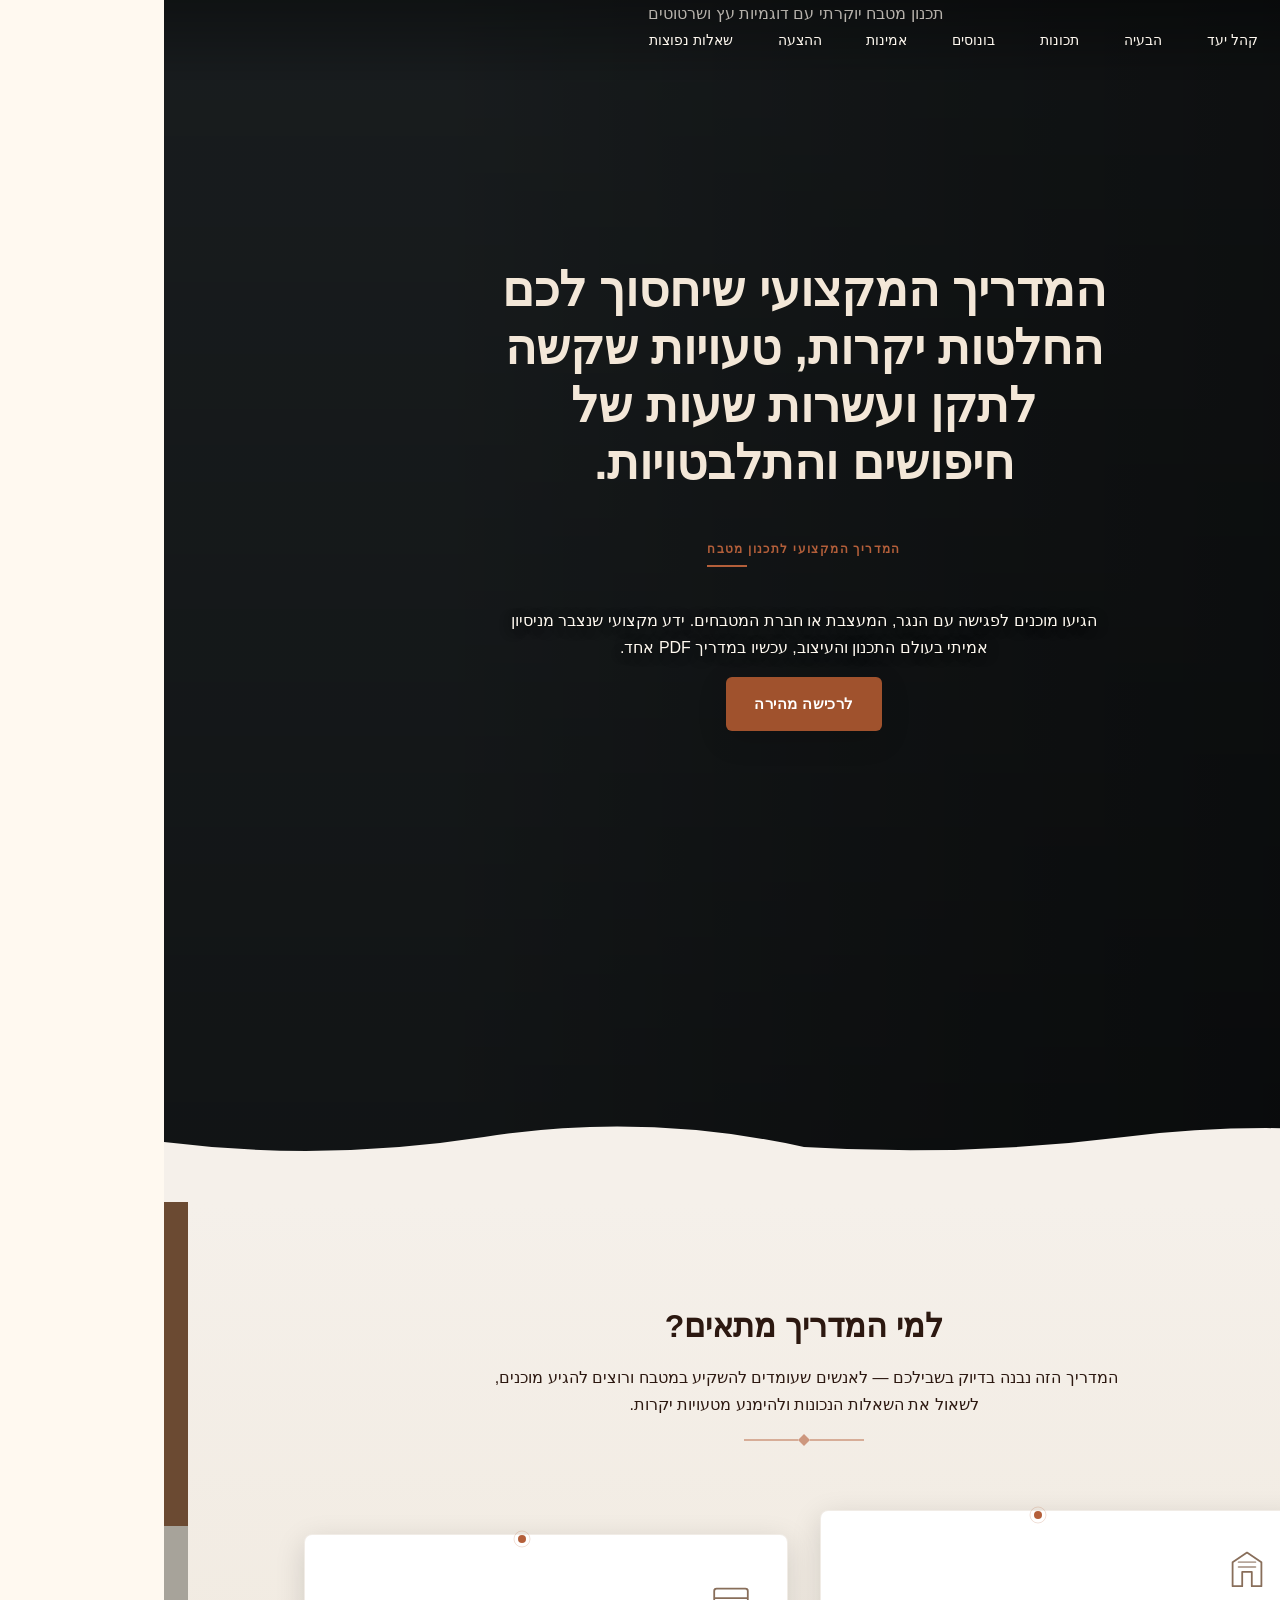
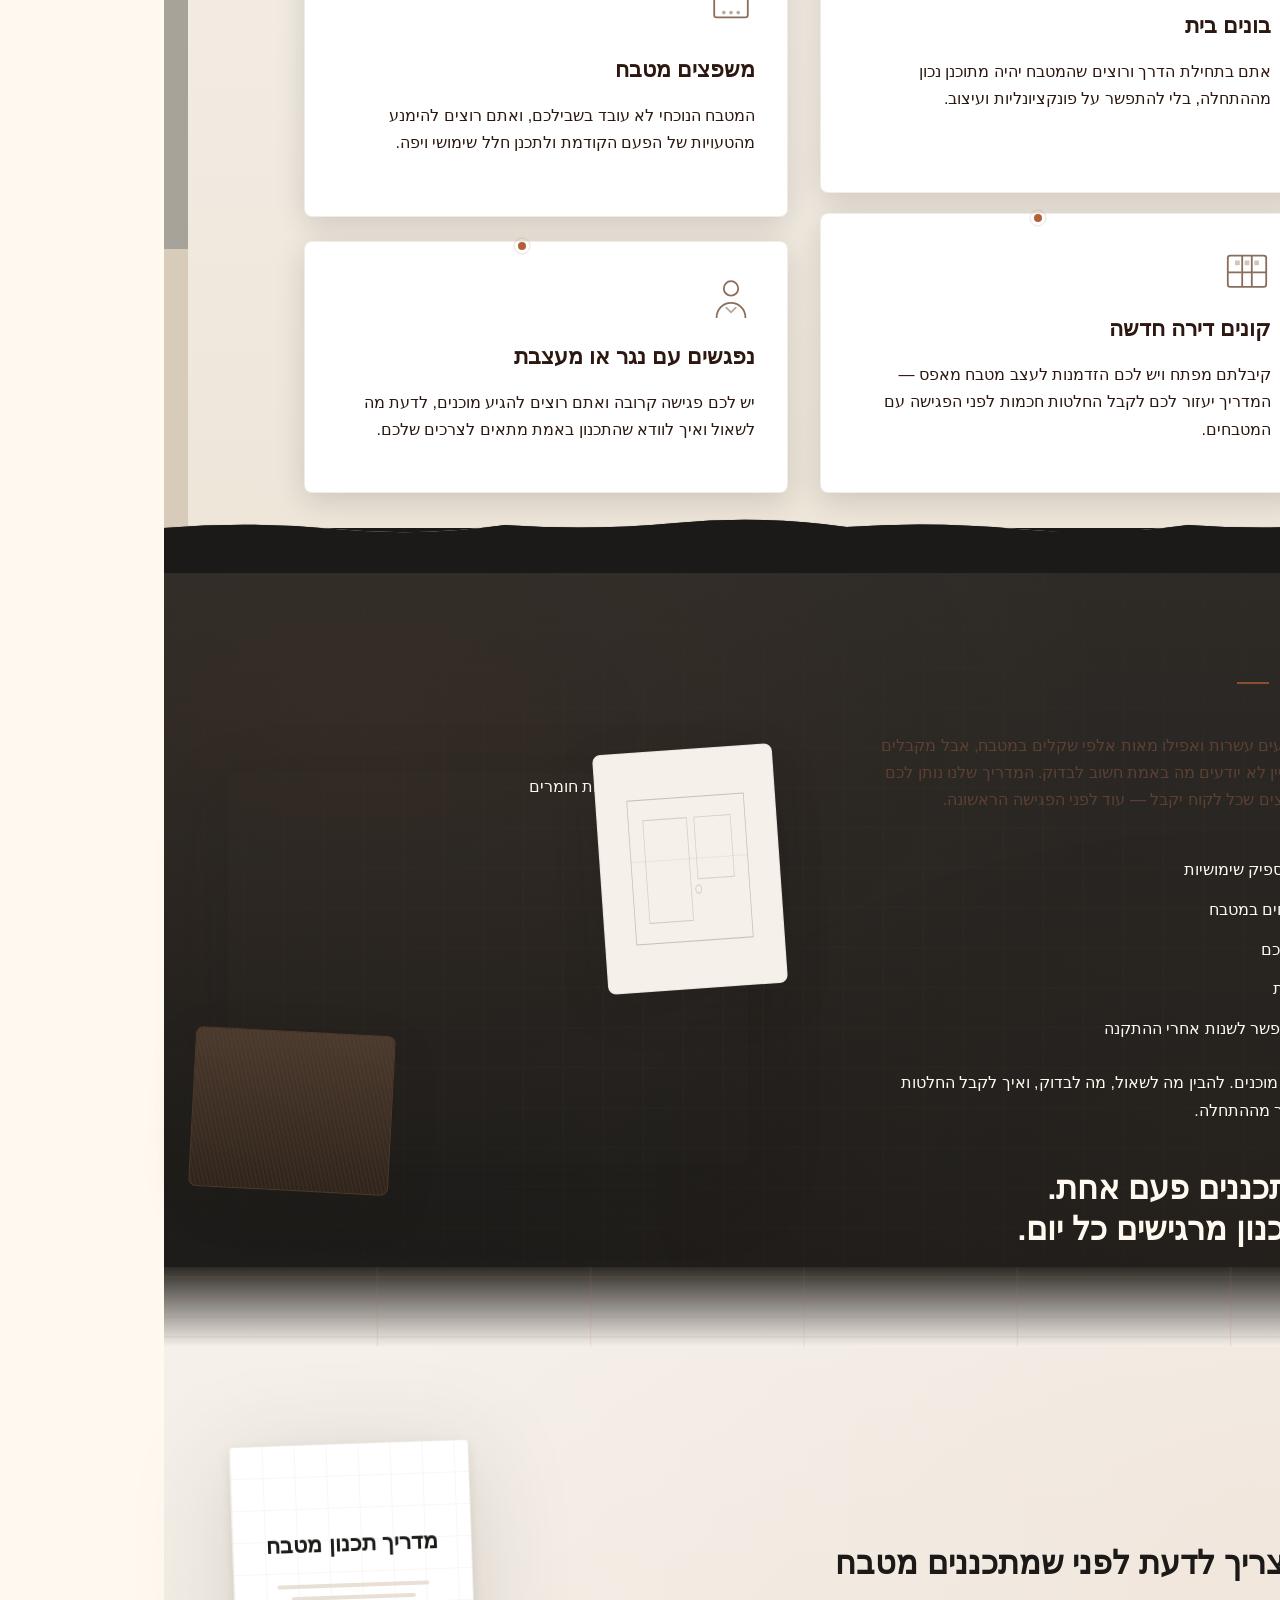
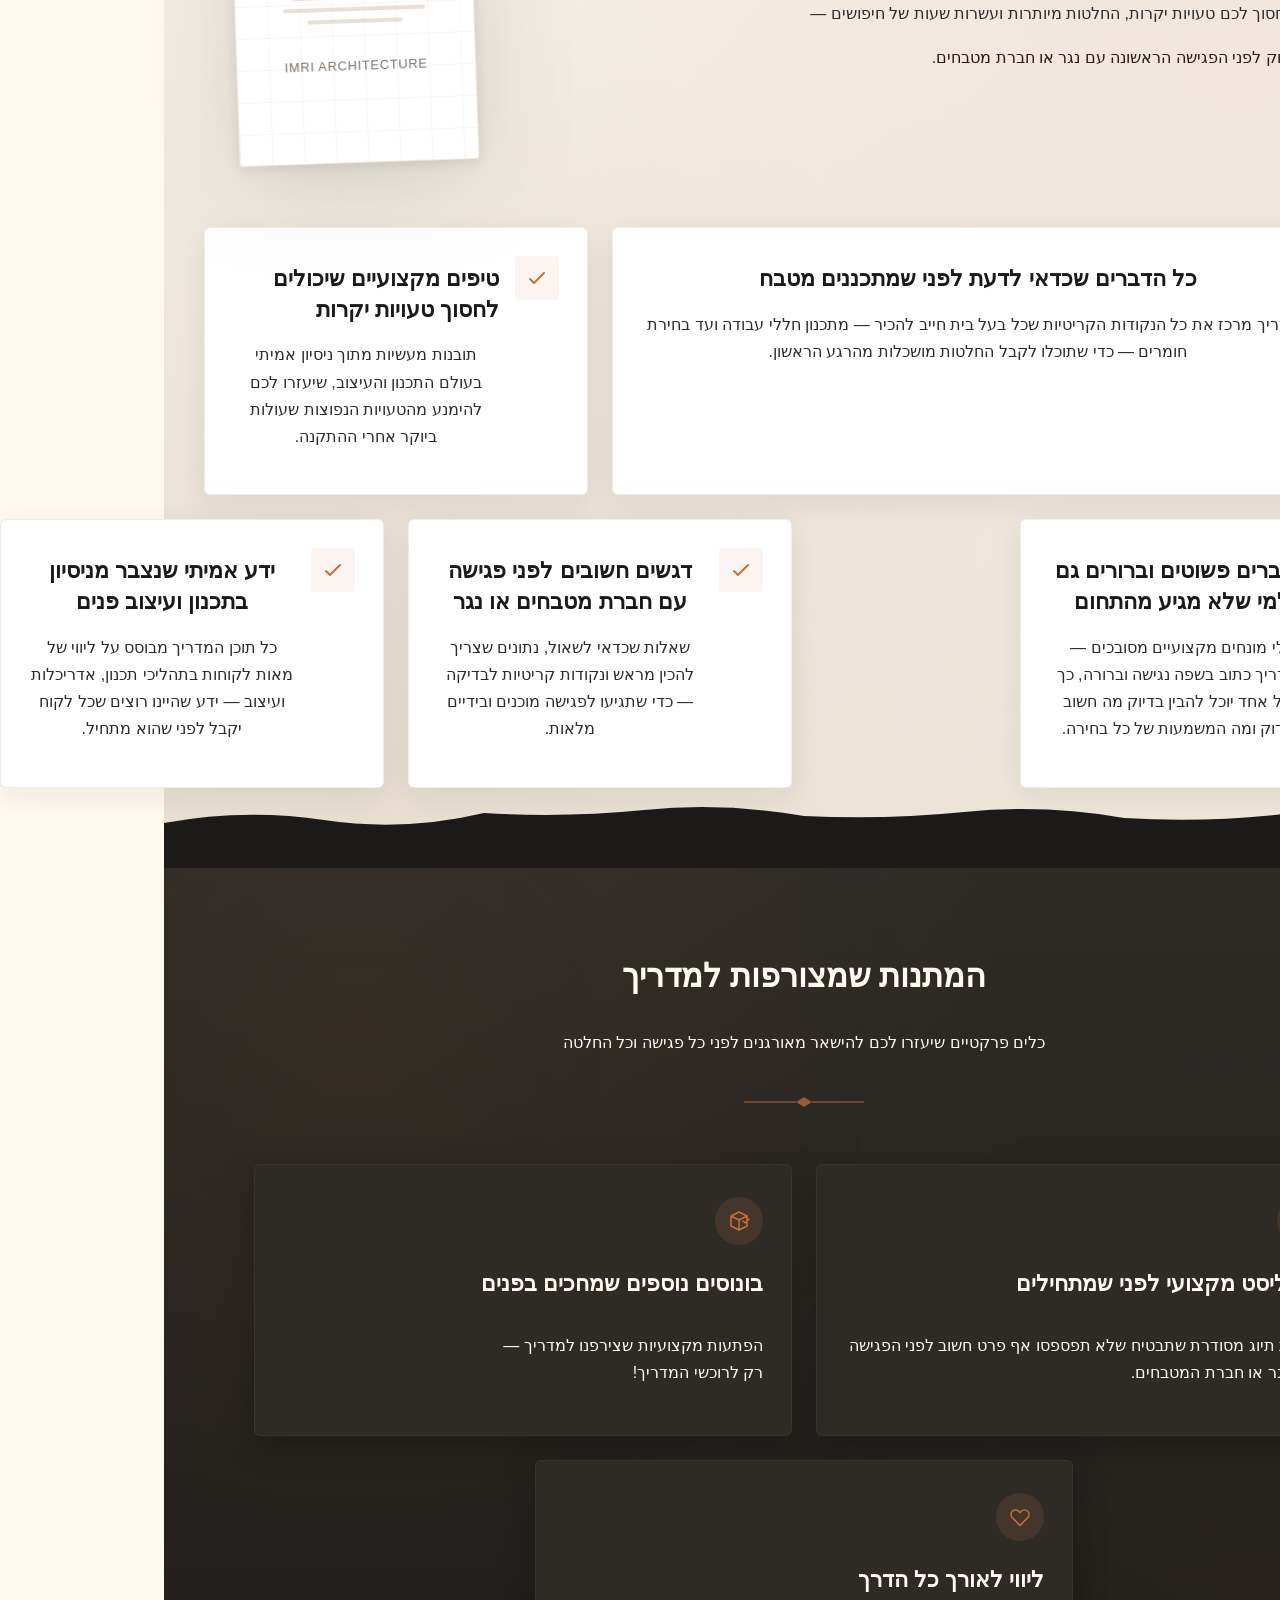
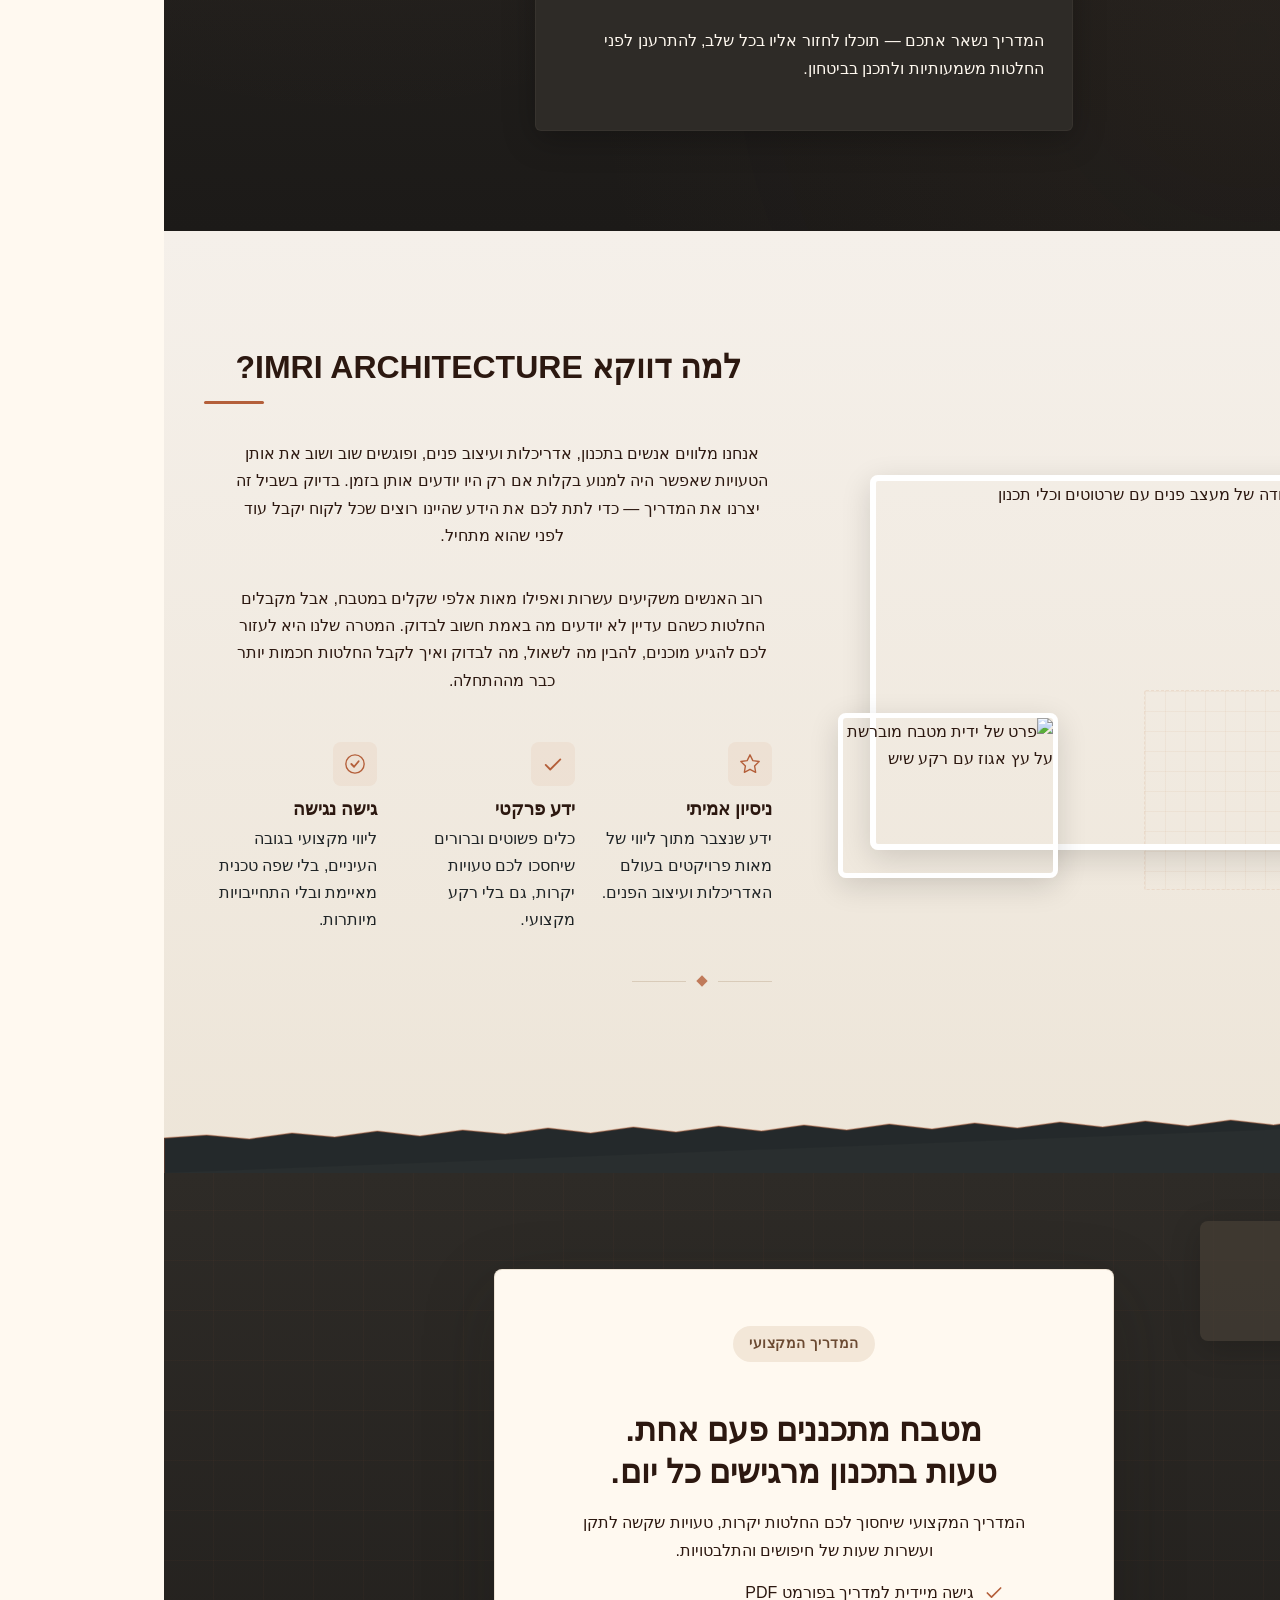
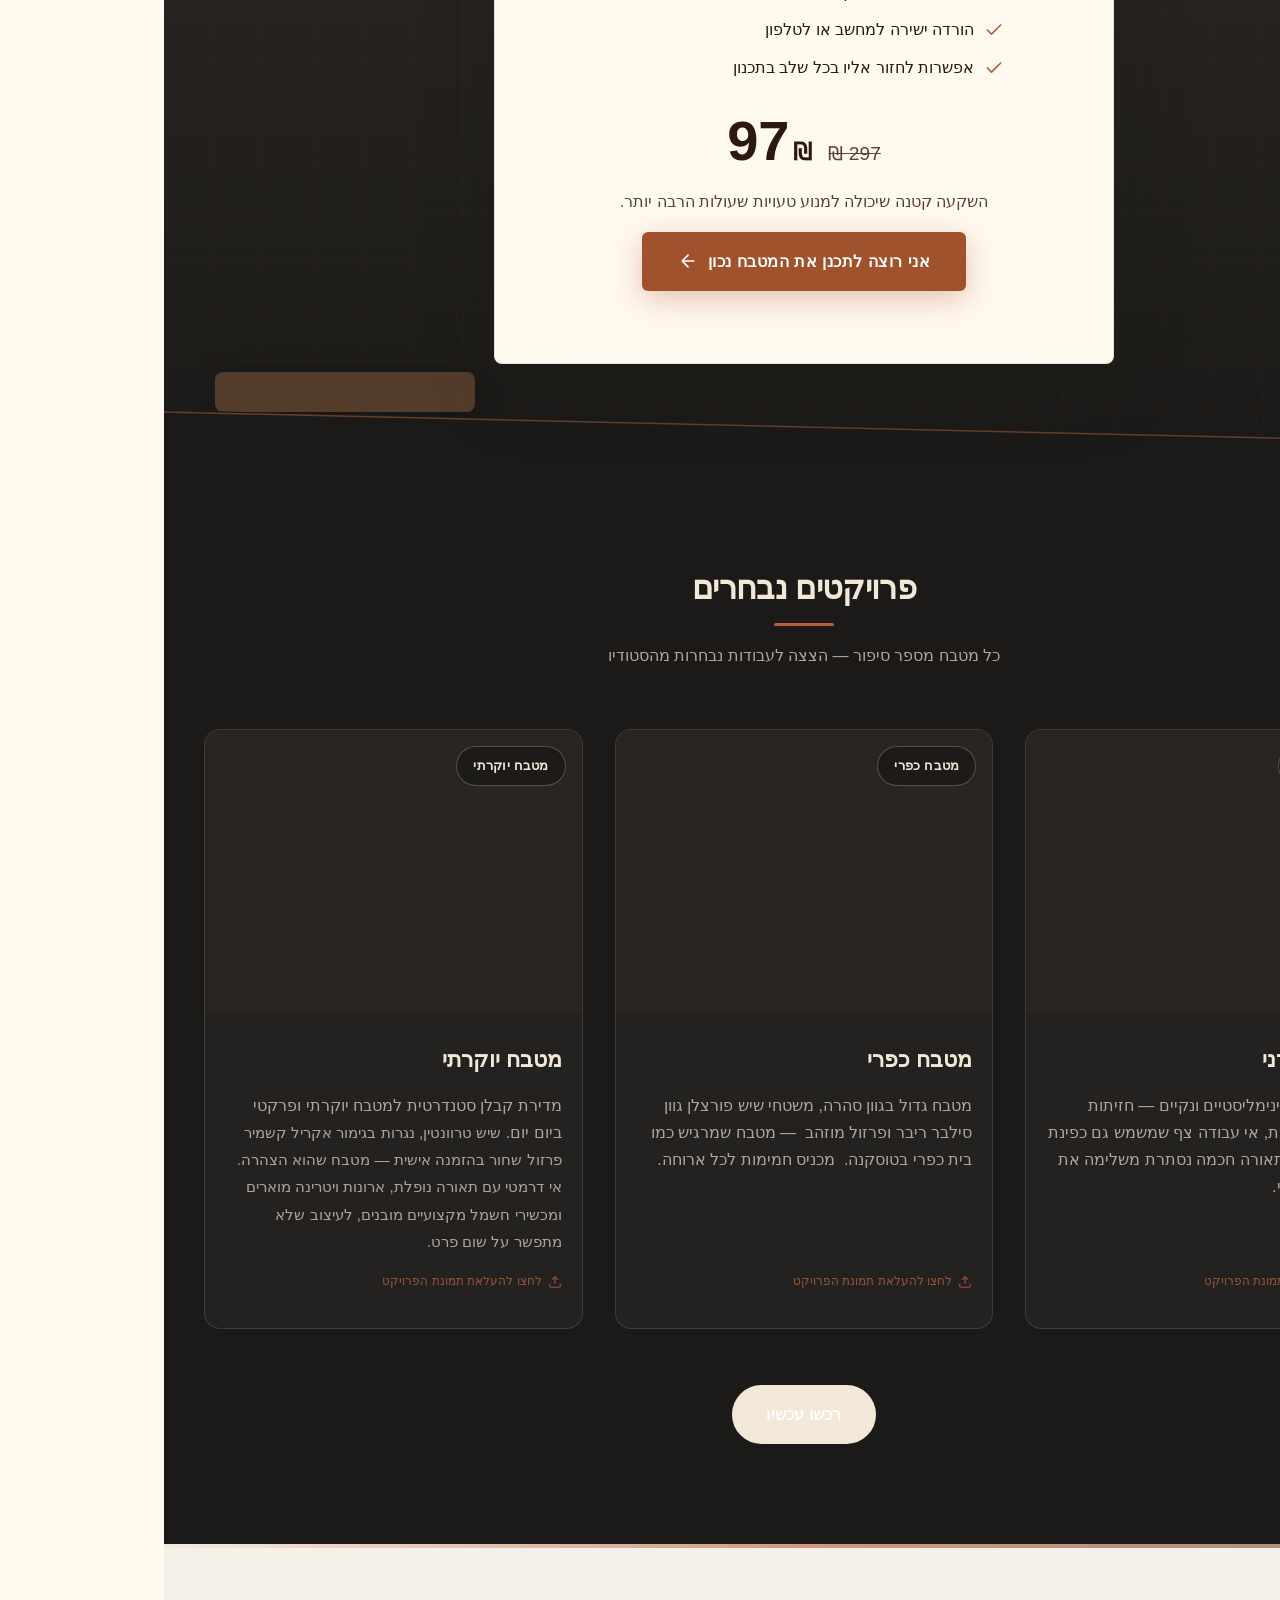
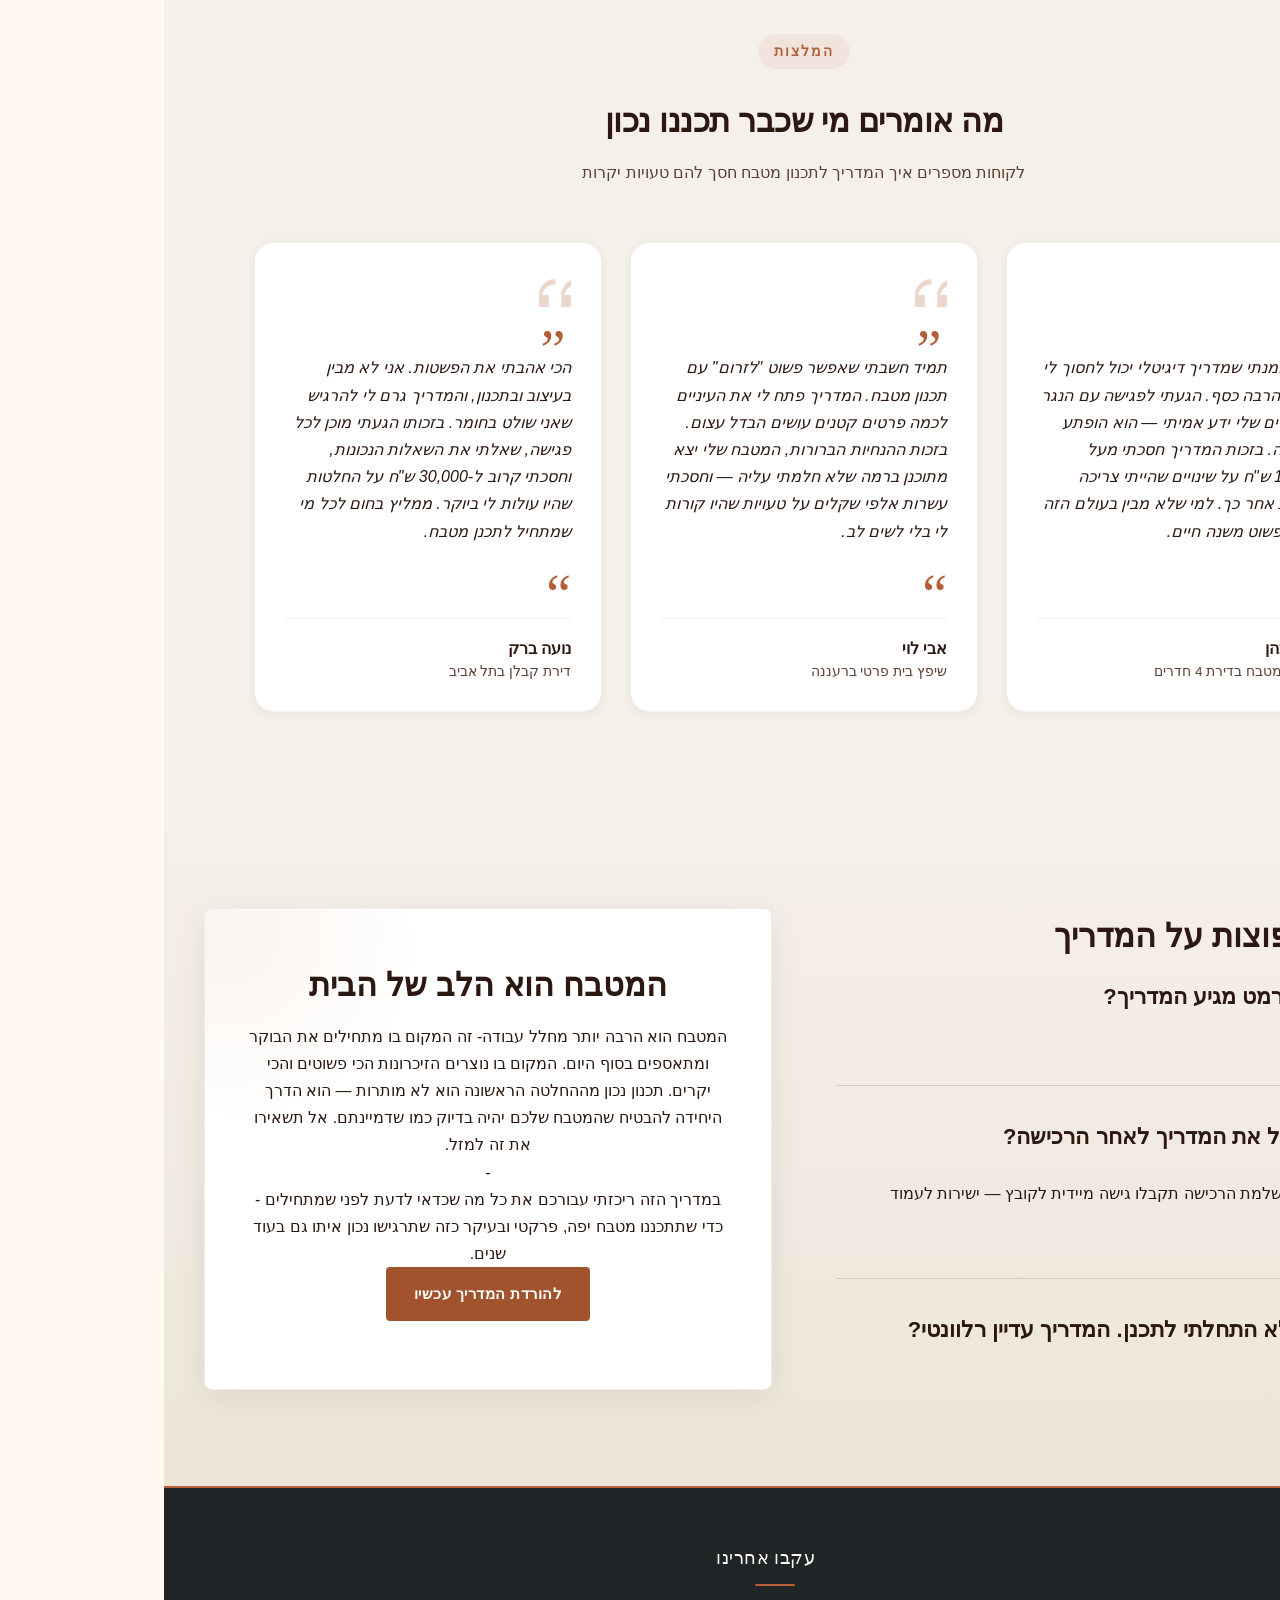
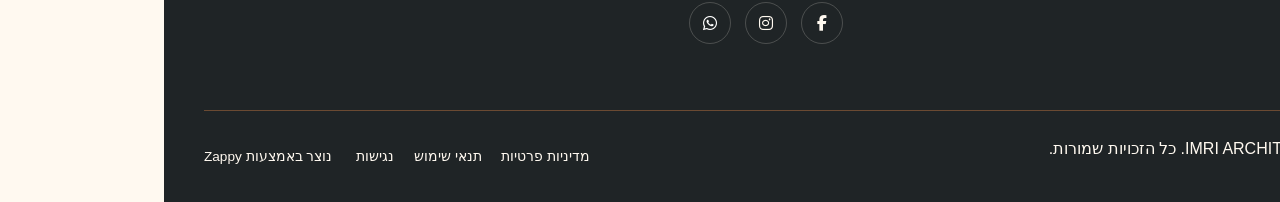
==== commit a91afb55: "Background sync: Progressive GitHub Sync" ====
--- a/index.html
+++ b/index.html
@@ -1408,12 +1408,12 @@
         <div class="index-hero-section__scrim" aria-hidden="true"></div>
     </div>
 
-    <div class="index-hero-section__overlay" data-zappy-align-target="true" style="">
+    <div class="index-hero-section__overlay" data-zappy-align-target="true">
         <div class="index-hero-section__content">
             
-            <h3 class="index-hero-section__subtitle" style="text-align: center;"></h3><h1 style="color: rgb(255, 249, 240) !important; text-align: center;" data-element-id="move-1783882502106-yd7qllf2"><span style="color: #1f2426 !important"><span style="color: #fff9f0 !important"><span style="color: #f3e7d8 !important">המדריך המקצועי שיחסוך לכם החלטות יקרות, טעויות שקשה לתקן ועשרות שעות של חיפושים והתלבטויות.</span></span></span></h1><h2 style=""></h2><h1 style=""><span class="index-hero-section__eyebrow">המדריך המקצועי לתכנון מטבח</span></h1>
+            <h3 class="index-hero-section__subtitle" style="text-align: center;"></h3><h1 style="color: rgb(255, 249, 240) !important; text-align: center;" data-element-id="move-1783882502106-yd7qllf2"><span style="color: #1f2426 !important"><span style="color: #fff9f0 !important"><span style="color: #f3e7d8 !important">המדריך המקצועי שיחסוך לכם החלטות יקרות, טעויות שקשה לתקן ועשרות שעות של חיפושים והתלבטויות.</span></span></span></h1><h2></h2><h1><span class="index-hero-section__eyebrow">המדריך המקצועי לתכנון מטבח</span></h1>
             <p class="index-hero-section__description" style="text-align: center;">הגיעו מוכנים לפגישה עם הנגר, המעצבת או חברת המטבחים. ידע מקצועי שנצבר מניסיון אמיתי בעולם התכנון והעיצוב, עכשיו במדריך PDF אחד.</p>
-            <p style="text-align: center !important; display: flex !important; justify-content: center !important; align-items: flex-start !important; width: 100% !important;"><a href="https://pay.grow.link/cdf960ace736493a45e67ed0b26cf792-MzIxOTExMg" class="index-hero-section__btn index-hero-section__btn--primary btn btn-primary" data-element-type="button" data-element-id="zappy-drop-jzzuf9prj" data-native-element="true" style="outline: none; border-color: rgb(160, 82, 45) !important; color: var(--light-text, #ffffff) !important; background-color: rgb(160, 82, 45) !important; background-image: none !important;" data-text-color="light" target="_blank" rel="noopener noreferrer">לרכישה מהירה</a></p><div class="index-hero-section__cta-group" style="">
+            <p style="text-align: center !important; display: flex !important; justify-content: center !important; align-items: flex-start !important; width: 100% !important;"><a href="https://pay.grow.link/cdf960ace736493a45e67ed0b26cf792-MzIxOTExMg" class="index-hero-section__btn index-hero-section__btn--primary btn btn-primary" data-element-type="button" data-element-id="zappy-drop-jzzuf9prj" data-native-element="true" style="outline: none; border-color: rgb(160, 82, 45) !important; color: var(--light-text, #ffffff) !important; background-color: rgb(160, 82, 45) !important; background-image: none !important;" data-text-color="light" target="_blank" rel="noopener noreferrer">לרכישה מהירה</a></p><div class="index-hero-section__cta-group">
                 
                 
             </div>
@@ -1454,7 +1454,7 @@
     <!-- Editorial Intro -->
     <header class="index-audience-section__intro">
       <h2 class="index-audience-section__headline">למי המדריך מתאים?</h2>
-      <p class="index-audience-section__subhead" style="">המדריך הזה נבנה בדיוק בשבילכם — לאנשים שעומדים להשקיע במטבח ורוצים להגיע מוכנים,&nbsp;<br>לשאול את השאלות הנכונות ולהימנע מטעויות יקרות.</p>
+      <p class="index-audience-section__subhead">המדריך הזה נבנה בדיוק בשבילכם — לאנשים שעומדים להשקיע במטבח ורוצים להגיע מוכנים,&nbsp;<br>לשאול את השאלות הנכונות ולהימנע מטעויות יקרות.</p>
       <div class="index-audience-section__ornament" aria-hidden="true">
         <svg data-no-icon-edit="true" viewBox="0 0 120 12" xmlns="http://www.w3.org/2000/svg" aria-hidden="true">
           <line x1="0" y1="6" x2="54" y2="6" stroke="currentColor" stroke-width="1.5"></line>
@@ -1525,7 +1525,7 @@
             <rect x="26" y="12" width="4" height="4" rx="0.5" fill="currentColor" opacity="0.4"></rect>
           </svg>
         </div>
-        <h3 class="audience-card__title" style="">קונים דירה חדשה</h3>
+        <h3 class="audience-card__title">קונים דירה חדשה</h3>
         <p class="audience-card__desc">קיבלתם מפתח ויש לכם הזדמנות לעצב מטבח מאפס — המדריך יעזור לכם לקבל החלטות חכמות לפני הפגישה עם המטבחים.</p>
       </article>
 
@@ -1670,19 +1670,19 @@
   </div>
 </section>
 
-<section data-band-index="3" id="features" class="index-features-section" data-layout-spec="בית-features" dir="rtl" style="">
+<section data-band-index="3" id="features" class="index-features-section" data-layout-spec="בית-features" dir="rtl">
   <div class="index-features-section-bg"></div>
   <div class="index-features-section-container">
     <div class="index-features-section-top">
       <div class="index-features-section-header">
-        <h2 class="index-features-section-title" style="">כל מה שצריך לדעת לפני שמתכננים מטבח</h2>
+        <h2 class="index-features-section-title">כל מה שצריך לדעת לפני שמתכננים מטבח</h2>
         <p class="index-features-section-subtitle" style="outline: none; text-align: center;">הידע המקצועי שיחסוך לכם טעויות יקרות, החלטות מיותרות ועשרות שעות של חיפושים —&nbsp;</p><div>כל מה שחשוב לבדוק לפני הפגישה הראשונה עם נגר או חברת מטבחים.</div>
       </div>
       <div class="index-features-section-pdf-preview">
         <div class="pdf-mockup">
           <div class="pdf-page">
             <div class="pdf-cover">
-              <div class="pdf-cover-title" style="">מדריך תכנון מטבח</div>
+              <div class="pdf-cover-title">מדריך תכנון מטבח</div>
               <div class="pdf-cover-lines">
                 <span class="pdf-line pdf-line-1"></span>
                 <span class="pdf-line pdf-line-2"></span>
@@ -1782,7 +1782,7 @@
               </svg>
             </div>
             <h3 class="bonus-card-title">צ׳קליסט מקצועי לפני שמתחילים</h3>
-            <p class="bonus-card-desc" style="">רשימת תיוג מסודרת שתבטיח שלא תפספסו אף פרט חשוב לפני הפגישה עם הנגר או חברת המטבחים.</p>
+            <p class="bonus-card-desc">רשימת תיוג מסודרת שתבטיח שלא תפספסו אף פרט חשוב לפני הפגישה עם הנגר או חברת המטבחים.</p>
           </article>
 
           <article class="bonus-card card-dark" data-grid-item-index="1">
@@ -1792,17 +1792,17 @@
               </svg>
             </div>
             <h3 class="bonus-card-title">בונוסים נוספים שמחכים בפנים</h3>
-            <p class="bonus-card-desc" style="">הפתעות מקצועיות שצירפנו למדריך —<br>רק לרוכשי המדריך!</p>
+            <p class="bonus-card-desc">הפתעות מקצועיות שצירפנו למדריך —<br>רק לרוכשי המדריך!</p>
           </article>
 
-          <article class="bonus-card card-dark" data-grid-item-index="2" style="">
+          <article class="bonus-card card-dark" data-grid-item-index="2">
             <div class="bonus-icon-wrapper">
               <svg data-element-type="icon" data-icon-type="svg" class="bonus-icon" viewBox="0 0 24 24" fill="none" xmlns="http://www.w3.org/2000/svg">
                 <path d="M4.318 6.318a4.5 4.5 0 000 6.364L12 20.364l7.682-7.682a4.5 4.5 0 00-6.364-6.364L12 7.636l-1.318-1.318a4.5 4.5 0 00-6.364 0z" stroke="currentColor" stroke-width="1.5" stroke-linecap="round" stroke-linejoin="round"></path>
               </svg>
             </div>
             <h3 class="bonus-card-title">ליווי לאורך כל הדרך</h3>
-            <p class="bonus-card-desc" style="">המדריך נשאר אתכם — תוכלו לחזור אליו בכל שלב, להתרענן לפני החלטות משמעותיות ולתכנן בביטחון.</p>
+            <p class="bonus-card-desc">המדריך נשאר אתכם — תוכלו לחזור אליו בכל שלב, להתרענן לפני החלטות משמעותיות ולתכנן בביטחון.</p>
           </article>
         </div>
 
@@ -1821,18 +1821,7 @@
       </div>
     </section>
 
-<section id="layout-1784049014721" class="layout-section" data-zappy-component="true" style="width: 100%; padding: 60px 0px; direction: rtl;" data-component-id="cta-with-image">
-  <div class="container" style="max-width: 1200px; margin: 0 auto; padding: 0 1.5rem;">
-  <div style="--zappy-grid-cols: repeat(auto-fit, minmax(min(100%, 480px), 1fr)); display: grid; grid-template-columns: repeat(auto-fit, minmax(min(100%, 480px), 1fr)); gap: 50px; align-items: stretch !important;" id="zappy-auto-grid-1784049015909-p6c1nk" data-zappy-auto-grid="true" class="zappy-preserve-css-grid" data-zappy-grid-align="center" data-original-item-width="551" data-original-gap="50px" data-zappy-explicit-columns="true">
-    <div class="zappy-grid-item-media-only" data-grid-item-index="0"></div>
-    <div style="display: flex; flex-direction: column; justify-content: center;" data-grid-item-index="1">
-      
-      
-      <div><a href="#" style="display: inline-block; padding: 14px 36px; background: rgb(243, 231, 216); color: white; border-radius: 8px; text-decoration: none; font-size: 16px; font-weight: 600; outline: none;" data-native-element="true" data-element-id="btn-1784049022217-smw134if5" data-element-type="button">התחל עכשיו</a></div>
-    </div>
-  </div>
-  </div>
-</section>
+
 
 
 
@@ -1843,7 +1832,7 @@
             <div class="collage-main-wrapper">
                 <img loading="lazy" decoding="async" data-placeholder="index-credibility-image-1" data-context="A warm, editorial photograph of an interior design workspace: a large oak table with scattered architectural blueprints, a ceramic coffee cup, a brass architect scale ruler, and a textured linen fabric swatch. Soft natural window light from the left, shallow depth of field, warm plaster wall background with a subtle stone-gray undertone. Elegant, natural, not staged." width="600" height="400" src="/assets/site-index-credibility-image-1.webp" alt="סביבת עבודה של מעצב פנים עם שרטוטים וכלי תכנון" class="collage-main-img" data-element-type="image" data-element-id="img-1783881040375-thhzzb2wt" style="object-position: 50% 50%;" fetchpriority="low">
                 <div class="collage-secondary-wrapper">
-                    <img loading="lazy" decoding="async" data-placeholder="index-credibility-image-2" data-context="A close-up macro shot of premium kitchen cabinet hardware: a brushed brass handle mounted on a rich walnut wood panel, with a subtle vein of Carrara marble visible in the out-of-focus background. The image has a shallow depth of field, emphasizing material texture and craftsmanship. Warm, tactile, and refined." width="260" height="180" src="/assets/site-index-credibility-image-2.webp" alt="פרט של ידית מטבח מוברשת על עץ אגוז עם רקע שיש" class="collage-secondary-img" data-element-type="image" data-element-id="img-1783881040378-1h3gq9s09" style="" fetchpriority="low">
+                    <img loading="lazy" decoding="async" data-placeholder="index-credibility-image-2" data-context="A close-up macro shot of premium kitchen cabinet hardware: a brushed brass handle mounted on a rich walnut wood panel, with a subtle vein of Carrara marble visible in the out-of-focus background. The image has a shallow depth of field, emphasizing material texture and craftsmanship. Warm, tactile, and refined." width="260" height="180" src="/assets/site-index-credibility-image-2.webp" alt="פרט של ידית מטבח מוברשת על עץ אגוז עם רקע שיש" class="collage-secondary-img" data-element-type="image" data-element-id="img-1783881040378-1h3gq9s09" fetchpriority="low">
                 </div>
             </div>
             <!-- Decorative blueprint motif -->
@@ -1998,16 +1987,16 @@
       <p class="imri-portfolio-subtitle">כל מטבח מספר סיפור — הצצה לעבודות נבחרות מהסטודיו</p>
     </div>
     
-    <div class="imri-portfolio-grid zappy-preserve-css-grid" id="zappy-auto-grid-1784054907981-709vy8" data-zappy-auto-grid="true" data-original-item-width="379" data-original-gap="32px" style="display: grid; --zappy-grid-cols: repeat(auto-fit, minmax(min(100%, 330px), 1fr)); grid-template-columns: repeat(auto-fit, minmax(min(100%, 330px), 1fr)); align-items: stretch !important;" data-zappy-explicit-columns="true">
+    <div class="imri-portfolio-grid zappy-preserve-css-grid" id="zappy-auto-grid-1784054907981-709vy8" data-zappy-auto-grid="true" data-original-item-width="330" data-original-gap="32px" style="display: grid; --zappy-grid-cols: repeat(auto-fit, minmax(min(100%, 330px), 1fr)); grid-template-columns: repeat(auto-fit, minmax(min(100%, 330px), 1fr)); align-items: stretch !important;" data-zappy-explicit-columns="true">
       <!-- Card 1: Modern Kitchen -->
       <article class="imri-project-card" data-grid-item-index="0">
         <div class="imri-card-image-wrapper">
-          <div data-zappy-zoom-wrapper="true" data-element-id="img-1784054907733-3pyvet3ql" data-element-type="image" data-zappy-zoom-wrapper-width="377px" data-zappy-zoom-wrapper-height="283px" data-zappy-zoom-wrapper-width-mode="card-slot" data-zappy-zoom-wrapper-align="center" style="position: relative !important; overflow: hidden !important; width: 100% !important; max-width: 100% !important; margin-left: auto !important; margin-right: auto !important; height: 283px !important; display: block !important; min-height: 0px !important; max-height: none !important; padding-bottom: 0px !important;" data-zappy-card-slot-fill="1" data-zappy-zoom-clip="true" data-zappy-wrapper-margins-applied="true"><img data-placeholder="portfolio-modern-kitchen" data-context="Modern luxury kitchen with marble island, matte black fixtures, warm wood cabinetry, pendant lighting, open shelving, high-end stainless steel appliances, architectural interior design" src="/assets/image-1784054938464-arnocu.webp?v=1784054941358" alt="מטבח מודרני בעיצוב IMRI ARCHITECTURE" data-zappy-editable-image="true" class="imri-card-image" data-element-type="image" data-element-id="img-1784054907733-3pyvet3ql" style="object-position: 50% 50% !important; margin: 0px !important; left: -3.22222% !important; top: -2.1595% !important; width: 106.444% !important; height: 104.319% !important; max-width: none !important; max-height: none !important; display: block !important; object-fit: cover !important; position: absolute !important" data-zappy-zoom="1.04319" data-zappy-original-width="328.5249938964844" data-zappy-original-height="246.3874969482422" data-zappy-object-position="50% 50%" loading="lazy" decoding="async" fetchpriority="low"></div>
+          <div data-zappy-zoom-wrapper="true" data-element-id="img-1784054907733-3pyvet3ql" data-element-type="image" data-zappy-zoom-wrapper-width="377px" data-zappy-zoom-wrapper-height="283px" data-zappy-zoom-wrapper-width-mode="card-slot" data-zappy-zoom-wrapper-align="center" style="position: relative !important; overflow: hidden !important; width: 100% !important; max-width: 100% !important; margin-left: auto !important; margin-right: auto !important; height: 283px !important; display: block !important; min-height: 0px !important; max-height: none !important; padding-bottom: 0px !important;" data-zappy-card-slot-fill="1" data-zappy-zoom-clip="true" data-zappy-wrapper-margins-applied="true"><img data-placeholder="portfolio-modern-kitchen" data-context="Modern luxury kitchen with marble island, matte black fixtures, warm wood cabinetry, pendant lighting, open shelving, high-end stainless steel appliances, architectural interior design" src="/assets/image-1784054938464-arnocu.webp?v=1784054941358" alt="מטבח מודרני בעיצוב IMRI ARCHITECTURE" class="imri-card-image" data-element-type="image" data-element-id="img-1784054907733-3pyvet3ql" style="object-position: 50% 50% !important; margin: 0px !important; left: -3.22222% !important; top: -2.1595% !important; width: 106.444% !important; height: 104.319% !important; max-width: none !important; max-height: none !important; display: block !important; object-fit: cover !important; position: absolute !important" data-zappy-zoom="1.04319" data-zappy-original-width="328.5249938964844" data-zappy-original-height="246.3874969482422" data-zappy-object-position="50% 50%" loading="lazy" decoding="async" fetchpriority="low"></div>
           <div class="imri-card-badge">מטבח מודרני</div>
         </div>
         <div class="imri-card-content">
           <h3 class="imri-card-title">מטבח מודרני</h3>
-          <p class="imri-card-description" style="">מטבח בקווים מינימליסטיים ונקיים — חזיתות חלקות ללא ידיות, אי עבודה צף שמשמש גם כפינת אוכל יומיומית. תאורה חכמה נסתרת משלימה את המראה העכשווי.</p>
+          <p class="imri-card-description">מטבח בקווים מינימליסטיים ונקיים — חזיתות חלקות ללא ידיות, אי עבודה צף שמשמש גם כפינת אוכל יומיומית. תאורה חכמה נסתרת משלימה את המראה העכשווי.</p>
           <p><span class="imri-card-upload-hint">לחצו להעלאת תמונת הפרויקט</span>
         </p></div>
       </article>
@@ -2015,12 +2004,12 @@
       <!-- Card 2: Rustic Kitchen -->
       <article class="imri-project-card" data-grid-item-index="1">
         <div class="imri-card-image-wrapper">
-          <div data-zappy-zoom-wrapper="true" data-element-id="img-1784054907736-hfk1zpisi" data-element-type="image" data-zappy-zoom-wrapper-width="377px" data-zappy-zoom-wrapper-height="283px" data-zappy-zoom-wrapper-width-mode="card-slot" data-zappy-zoom-wrapper-align="center" style="position: relative !important; overflow: hidden !important; width: 100% !important; max-width: 100% !important; margin-left: auto !important; margin-right: auto !important; height: 283px !important; display: block !important; min-height: 0px !important; max-height: none !important; padding-bottom: 0px !important;" data-zappy-card-slot-fill="1" data-zappy-zoom-clip="true" data-zappy-wrapper-margins-applied="true"><img data-placeholder="portfolio-rustic-kitchen" data-context="Warm rustic country kitchen with exposed wooden beams, farmhouse sink, terracotta floor tiles, open wooden shelving with ceramic dishes, copper pots hanging, natural light from large window, cozy traditional design" src="/assets/image-1784054963593-w8l6dt.webp?v=1784054966048" alt="מטבח כפרי בעיצוב IMRI ARCHITECTURE" data-zappy-editable-image="true" class="imri-card-image" data-element-type="image" data-element-id="img-1784054907736-hfk1zpisi" style="object-position: 26% 53% !important; margin: 0px !important; left: -4.73069% !important; top: -2.65% !important; width: 118.195% !important; height: 105% !important; max-width: none !important; max-height: none !important; display: block !important; object-fit: cover !important; position: absolute !important" data-zappy-zoom="1.05" data-zappy-original-width="328.5375061035156" data-zappy-original-height="246.40000915527344" data-zappy-object-position="26% 53%" loading="lazy" decoding="async" fetchpriority="low"></div>
+          <div data-zappy-zoom-wrapper="true" data-element-id="img-1784054907736-hfk1zpisi" data-element-type="image" data-zappy-zoom-wrapper-width="377px" data-zappy-zoom-wrapper-height="283px" data-zappy-zoom-wrapper-width-mode="card-slot" data-zappy-zoom-wrapper-align="center" style="position: relative !important; overflow: hidden !important; width: 100% !important; max-width: 100% !important; margin-left: auto !important; margin-right: auto !important; height: 283px !important; display: block !important; min-height: 0px !important; max-height: none !important; padding-bottom: 0px !important;" data-zappy-card-slot-fill="1" data-zappy-zoom-clip="true" data-zappy-wrapper-margins-applied="true"><img data-placeholder="portfolio-rustic-kitchen" data-context="Warm rustic country kitchen with exposed wooden beams, farmhouse sink, terracotta floor tiles, open wooden shelving with ceramic dishes, copper pots hanging, natural light from large window, cozy traditional design" src="/assets/image-1784054963593-w8l6dt.webp?v=1784054966048" alt="מטבח כפרי בעיצוב IMRI ARCHITECTURE" class="imri-card-image" data-element-type="image" data-element-id="img-1784054907736-hfk1zpisi" style="object-position: 26% 53% !important; margin: 0px !important; left: -4.73069% !important; top: -2.65% !important; width: 118.195% !important; height: 105% !important; max-width: none !important; max-height: none !important; display: block !important; object-fit: cover !important; position: absolute !important" data-zappy-zoom="1.05" data-zappy-original-width="328.5375061035156" data-zappy-original-height="246.40000915527344" data-zappy-object-position="26% 53%" loading="lazy" decoding="async" fetchpriority="low"></div>
           <div class="imri-card-badge">מטבח כפרי</div>
         </div>
         <div class="imri-card-content">
           <h3 class="imri-card-title">מטבח כפרי</h3>
-          <p class="imri-card-description" style="">מטבח גדול בגוון סהרה, משטחי שיש פורצלן גוון סילבר ריבר ופרזול מוזהב&nbsp; — מטבח שמרגיש כמו בית כפרי בטוסקנה.&nbsp; מכניס חמימות לכל ארוחה.</p>
+          <p class="imri-card-description">מטבח גדול בגוון סהרה, משטחי שיש פורצלן גוון סילבר ריבר ופרזול מוזהב&nbsp; — מטבח שמרגיש כמו בית כפרי בטוסקנה.&nbsp; מכניס חמימות לכל ארוחה.</p>
           <p><span class="imri-card-upload-hint">לחצו להעלאת תמונת הפרויקט</span>
         </p></div>
       </article>
@@ -2028,12 +2017,12 @@
       <!-- Card 3: Luxury Kitchen -->
       <article class="imri-project-card" data-grid-item-index="2">
         <div class="imri-card-image-wrapper">
-          <div data-zappy-zoom-wrapper="true" data-element-id="img-1784054907739-sev6npgr6" data-element-type="image" data-zappy-zoom-wrapper-width="377px" data-zappy-zoom-wrapper-height="283px" data-zappy-zoom-wrapper-width-mode="card-slot" data-zappy-zoom-wrapper-align="center" style="position: relative !important; overflow: hidden !important; width: 100% !important; max-width: 100% !important; margin-left: auto !important; margin-right: auto !important; height: 283px !important; display: block !important; min-height: 0px !important; max-height: none !important; padding-bottom: 0px !important;" data-zappy-card-slot-fill="1" data-zappy-zoom-clip="true" data-zappy-wrapper-margins-applied="true"><img data-placeholder="portfolio-luxury-kitchen" data-context="Opulent luxury kitchen with gold accents, crystal chandelier, custom white cabinetry with glass fronts, large marble waterfall island, professional-grade appliances, herringbone wood floor, sophisticated high-end architectural design" src="/assets/image-1784054979280-e41vl4.webp?v=1784054981749" alt="מטבח יוקרתי בעיצוב IMRI ARCHITECTURE" data-zappy-editable-image="true" class="imri-card-image" data-element-type="image" data-element-id="img-1784054907739-sev6npgr6" style="object-position: 50% 50% !important; margin: 0px !important; left: -9.09813% !important; top: -2.5% !important; width: 118.196% !important; height: 105% !important; max-width: none !important; max-height: none !important; display: block !important; object-fit: cover !important; position: absolute !important" data-zappy-zoom="1.05" data-zappy-original-width="328.5249938964844" data-zappy-original-height="246.3874969482422" data-zappy-object-position="50% 50%" loading="lazy" decoding="async" fetchpriority="low"></div>
+          <div data-zappy-zoom-wrapper="true" data-element-id="img-1784054907739-sev6npgr6" data-element-type="image" data-zappy-zoom-wrapper-width="377px" data-zappy-zoom-wrapper-height="283px" data-zappy-zoom-wrapper-width-mode="card-slot" data-zappy-zoom-wrapper-align="center" style="position: relative !important; overflow: hidden !important; width: 100% !important; max-width: 100% !important; margin-left: auto !important; margin-right: auto !important; height: 283px !important; display: block !important; min-height: 0px !important; max-height: none !important; padding-bottom: 0px !important;" data-zappy-card-slot-fill="1" data-zappy-zoom-clip="true" data-zappy-wrapper-margins-applied="true"><img data-placeholder="portfolio-luxury-kitchen" data-context="Opulent luxury kitchen with gold accents, crystal chandelier, custom white cabinetry with glass fronts, large marble waterfall island, professional-grade appliances, herringbone wood floor, sophisticated high-end architectural design" src="/assets/image-1784054979280-e41vl4.webp?v=1784054981749" alt="מטבח יוקרתי בעיצוב IMRI ARCHITECTURE" class="imri-card-image" data-element-type="image" data-element-id="img-1784054907739-sev6npgr6" style="object-position: 50% 50% !important; margin: 0px !important; left: -9.09813% !important; top: -2.5% !important; width: 118.196% !important; height: 105% !important; max-width: none !important; max-height: none !important; display: block !important; object-fit: cover !important; position: absolute !important" data-zappy-zoom="1.05" data-zappy-original-width="328.5249938964844" data-zappy-original-height="246.3874969482422" data-zappy-object-position="50% 50%" loading="lazy" decoding="async" fetchpriority="low"></div>
           <div class="imri-card-badge">מטבח יוקרתי</div>
         </div>
         <div class="imri-card-content">
-          <h3 class="imri-card-title" style="">מטבח יוקרתי&nbsp;</h3>
-          <p class="imri-card-description" style="">מדירת קבלן סטנדרטית למטבח יוקרתי ופרקטי ביום יום.&nbsp;<span style="font-size: 0.95rem;">שיש טרוונטין, נגרות בגימור אקריל קשמיר פרזול שחור בהזמנה אישית — מטבח שהוא הצהרה. אי דרמטי עם תאורה נופלת, ארונות ויטרינה מוארים ומכשירי חשמל מקצועיים מובנים, לעיצוב שלא מתפשר על שום פרט.</span></p>
+          <h3 class="imri-card-title">מטבח יוקרתי&nbsp;</h3>
+          <p class="imri-card-description">מדירת קבלן סטנדרטית למטבח יוקרתי ופרקטי ביום יום.&nbsp;<span style="font-size: 0.95rem;">שיש טרוונטין, נגרות בגימור אקריל קשמיר פרזול שחור בהזמנה אישית — מטבח שהוא הצהרה. אי דרמטי עם תאורה נופלת, ארונות ויטרינה מוארים ומכשירי חשמל מקצועיים מובנים, לעיצוב שלא מתפשר על שום פרט.</span></p>
           <p><span class="imri-card-upload-hint">לחצו להעלאת תמונת הפרויקט</span>
         </p></div>
       </article>
@@ -2047,7 +2036,7 @@
 
 
 
-<section class="testimonials-section" aria-labelledby="testimonials-heading" id="testimonials-section" style="">
+<section class="testimonials-section" aria-labelledby="testimonials-heading" id="testimonials-section">
   <div class="testimonials-container">
     <div class="testimonials-header">
       <p class="zappy-editable"><span class="testimonials-label">המלצות</span>
@@ -2130,7 +2119,7 @@
             <span class="faq-icon">
               <svg data-element-type="icon" data-icon-type="svg" width="25" height="25" viewBox="0 0 24 24" fill="none" stroke="currentColor" stroke-width="2" stroke-linecap="round" stroke-linejoin="round" data-element-id="zappy-temp-icon-1784047729791-4336r7n57" style="width: 25px !important; height: 25px !important; color: rgb(180, 95, 58);" data-size-adjusted="true"><circle cx="12" cy="12" r="10"></circle><path d="M9.09 9a3 3 0 0 1 5.83 1c0 2-3 3-3 3"></path><line x1="12" y1="17" x2="12.01" y2="17"></line></svg>
             </span>
-            <h3 class="faq-question-text" style="">באיזה פורמט מגיע המדריך?</h3>
+            <h3 class="faq-question-text">באיזה פורמט מגיע המדריך?</h3>
           </div>
           <p class="faq-answer" style="max-height: 0px; overflow: hidden; opacity: 0; padding-top: 0px; padding-bottom: 0px; transition: max-height 0.35s, opacity 0.25s, padding 0.25s;">המדריך נשלח כקובץ PDF דיגיטלי, מותאם לקריאה נוחה בכל מכשיר — מחשב, טאבלט או טלפון. תוכלו לשמור אותו, להדפיס אם תרצו, ולחזור אליו מתי שנוח לכם, גם בלי חיבור לרשת.</p>
         </div>
@@ -2140,7 +2129,7 @@
             <span class="faq-icon" style="transform: rotate(180deg); transition: transform 0.3s;">
               <svg data-element-type="icon" data-icon-type="svg" width="24" height="24" viewBox="0 0 24 24" fill="none" stroke="currentColor" stroke-width="2" stroke-linecap="round" stroke-linejoin="round"><circle cx="12" cy="12" r="10"></circle><path d="M9.09 9a3 3 0 0 1 5.83 1c0 2-3 3-3 3"></path><line x1="12" y1="17" x2="12.01" y2="17"></line></svg>
             </span>
-            <h3 class="faq-question-text" style="">מתי אקבל את המדריך לאחר הרכישה?</h3>
+            <h3 class="faq-question-text">מתי אקבל את המדריך לאחר הרכישה?</h3>
           </div>
           <p class="faq-answer" style="max-height: 54px; overflow: hidden; opacity: 1; transition: max-height 0.35s, opacity 0.25s, padding 0.25s;">מיד לאחר השלמת הרכישה תקבלו גישה מיידית לקובץ — ישירות לעמוד ההורדה.&nbsp;<br>אין המתנה, אין משלוחים. ברגע שהתשלום מאושר, המדריך אצלכם.</p>
         </div>
@@ -2150,7 +2139,7 @@
             <span class="faq-icon" style="transform: rotate(180deg); transition: transform 0.3s;">
               <svg data-element-type="icon" data-icon-type="svg" width="24" height="24" viewBox="0 0 24 24" fill="none" stroke="currentColor" stroke-width="2" stroke-linecap="round" stroke-linejoin="round"><circle cx="12" cy="12" r="10"></circle><path d="M9.09 9a3 3 0 0 1 5.83 1c0 2-3 3-3 3"></path><line x1="12" y1="17" x2="12.01" y2="17"></line></svg>
             </span>
-            <h3 class="faq-question-text" style="">אני עוד לא התחלתי לתכנן. המדריך עדיין רלוונטי?</h3>
+            <h3 class="faq-question-text">אני עוד לא התחלתי לתכנן. המדריך עדיין רלוונטי?</h3>
           </div>
           <p class="faq-answer" style="max-height: 0px; overflow: hidden; opacity: 0; transition: max-height 0.35s, opacity 0.25s, padding 0.25s; padding-top: 0px; padding-bottom: 0px;">ברור!<span style="font-size: 1rem; background-color: initial;">&nbsp;זה הזמן הכי טוב לקרוא אותו. המדריך נכתב במיוחד כדי לעזור לכם עוד </span><strong style="font-size: 1rem; background-color: initial;">לפני</strong><span style="font-size: 1rem; background-color: initial;"> שאתם מקבלים החלטות — להבין מה חשוב לבדוק, אילו שאלות לשאול, ואיך להימנע מהטעויות הנפוצות שעולות ביוקר בהמשך. ככל שתקראו מוקדם יותר, כך תחסכו יותר.</span></p>
         </div>
@@ -2161,7 +2150,7 @@
     <div class="cta-card zappy-grid-item-no-stretch" data-grid-item-index="1">
       <div class="cta-card-content" style="text-align: center;">
         <h2 class="cta-heading" style="text-align: center;">המטבח הוא הלב של הבית</h2>
-        <ol style=""><li>המטבח הוא הרבה יותר מחלל עבודה- זה המקום בו מתחילים את הבוקר ומתאספים בסוף היום. המקום בו נוצרים הזיכרונות הכי פשוטים והכי יקרים. תכנון נכון מההחלטה הראשונה הוא לא מותרות — הוא הדרך היחידה להבטיח שהמטבח שלכם יהיה בדיוק כמו שדמיינתם. אל תשאירו את זה למזל.</li><li>-</li><li>במדריך הזה ריכזתי עבורכם את כל מה שכדאי לדעת לפני שמתחילים - כדי שתתכננו מטבח יפה, פרקטי ובעיקר כזה שתרגישו נכון איתו גם בעוד שנים.</li></ol>
+        <ol><li>המטבח הוא הרבה יותר מחלל עבודה- זה המקום בו מתחילים את הבוקר ומתאספים בסוף היום. המקום בו נוצרים הזיכרונות הכי פשוטים והכי יקרים. תכנון נכון מההחלטה הראשונה הוא לא מותרות — הוא הדרך היחידה להבטיח שהמטבח שלכם יהיה בדיוק כמו שדמיינתם. אל תשאירו את זה למזל.</li><li>-</li><li>במדריך הזה ריכזתי עבורכם את כל מה שכדאי לדעת לפני שמתחילים - כדי שתתכננו מטבח יפה, פרקטי ובעיקר כזה שתרגישו נכון איתו גם בעוד שנים.</li></ol>
         <p><a href="https://pay.grow.link/cdf960ace736493a45e67ed0b26cf792-MzIxOTExMg" class="cta-button" data-native-element="true" data-element-id="btn-1784049488442-boe0zlsxp" data-element-type="button" style="outline: none; border-color: rgb(161, 83, 45) !important; color: rgb(255, 255, 255) !important; background-color: rgb(161, 83, 45) !important; background-image: none !important;" target="_blank" rel="noopener noreferrer">להורדת המדריך עכשיו</a>
       </p></div>
       <!-- Decorative plaster texture accent -->
@@ -2186,13 +2175,13 @@
       <!-- Column 3: Contact Info -->
       <div class="footer-col footer-contact-col">
         
-        <ul class="footer-contact" style=""><li>
+        <ul class="footer-contact"><li>
             <span class="contact-icon"></span>
-            <span class="contact-text"><a href="/cdn-cgi/l/email-protection#a3f8c1d6d0cacdc6d0d0fcc6cec2cacffe" style=""></a></span>
+            <span class="contact-text"><a href="/cdn-cgi/l/email-protection#a3f8c1d6d0cacdc6d0d0fcc6cec2cacffe"></a></span>
           </li><li>
             <span class="contact-icon"></span>
-            <span class="contact-text"><a href="tel:0544362632" style=""></a></span>
-          </li><li><a href="https://www.google.com/maps/search/?api=1&amp;query=%D7%99%D7%A9%D7%A8%D7%90%D7%9C" target="_blank" rel="noopener noreferrer" style=""></a></li></ul>
+            <span class="contact-text"><a href="tel:0544362632"></a></span>
+          </li><li><a href="https://www.google.com/maps/search/?api=1&amp;query=%D7%99%D7%A9%D7%A8%D7%90%D7%9C" target="_blank" rel="noopener noreferrer"></a></li></ul>
       </div>
 
       <!-- Column 4: Business Hours -->
@@ -2204,7 +2193,7 @@
         <div class="footer-social">
           <a href="https://facebook.com/Imri%20architecture" aria-label="Facebook" data-zappy-social-placeholder="true"><i class="fab fa-facebook-f"></i></a>
           <a href="https://instagram.com/imriarchitecture/?__pwa=1" aria-label="Instagram" data-zappy-social-placeholder="true"><i class="fab fa-instagram" data-element-type="icon" data-element-id="icon-1783881040369-obxnkfuji" data-icon-type="fontawesome"></i></a>
-          <a href="https://wa.me/972544362632" aria-label="WhatsApp" data-zappy-social-placeholder="true"><i class="fab fa-whatsapp" data-element-type="icon" data-element-id="icon-1783881040369-ebipucd76" data-icon-type="fontawesome" style="font-size: 15px !important; color: rgb(255, 255, 255);"></i></a>
+          <a href="https://wa.me/972544362632" aria-label="WhatsApp" data-zappy-social-placeholder="true"><i class="fab fa-whatsapp" data-element-type="icon" data-element-id="icon-1783881040369-ebipucd76" data-icon-type="fontawesome" style="color: rgb(255, 255, 255);"></i></a>
         </div>
       </div>
     </div>
--- a/styles.css
+++ b/styles.css
@@ -5991,6 +5991,120 @@
     font-size: 0.95rem;
   }
 }
+
+.site-footer .footer-social-col {
+  display: flex !important;
+  flex-direction: column !important;
+  align-items: center !important;
+  gap: 16px !important;
+}
+
+.site-footer .footer-social-col h4 {
+  font-family: 'Noto Serif Hebrew', 'Frank Ruhl Libre', serif !important;
+  font-size: 1.1rem !important;
+  font-weight: 500 !important;
+  color: var(--text-light, #FFF9F0) !important;
+  margin: 0 !important;
+  letter-spacing: 0.5px !important;
+  position: relative !important;
+  padding-bottom: 12px !important;
+}
+
+.site-footer .footer-social-col h4::after {
+  content: '' !important;
+  position: absolute !important;
+  bottom: 0 !important;
+  left: 50% !important;
+  transform: translateX(-50%) !important;
+  width: 40px !important;
+  height: 2px !important;
+  background: var(--accent, var(--accent-color, var(--accent, #B45F3A))) !important;
+  border-radius: 1px !important;
+}
+
+.site-footer .footer-social {
+  display: flex !important;
+  gap: 14px !important;
+  justify-content: center !important;
+  align-items: center !important;
+}
+
+.site-footer .footer-social a {
+  display: flex !important;
+  align-items: center !important;
+  justify-content: center !important;
+  width: 42px !important;
+  height: 42px !important;
+  border-radius: 50% !important;
+  border: 1.5px solid rgba(255, 249, 240, 0.2) !important;
+  color: var(--text-light, #FFF9F0) !important;
+  text-decoration: none !important;
+  transition: all 0.35s ease !important;
+  background: transparent !important;
+}
+
+.site-footer .footer-social a:hover {
+  border-color: var(--accent, var(--accent-color, var(--accent, #B45F3A))) !important;
+  background: rgba(180, 95, 58, 0.15) !important;
+  color: var(--accent, var(--accent-color, var(--accent, #B45F3A))) !important;
+  transform: translateY(-3px) !important;
+  box-shadow: 0 8px 20px rgba(180, 95, 58, 0.25) !important;
+}
+
+.site-footer .footer-social a i {
+  font-size: 16px !important;
+}
+
+@media (max-width: 768px) {
+.site-footer .footer-social-col {
+  align-items: center !important;
+}
+
+.site-footer .footer-social a {
+  width: 44px !important;
+  height: 44px !important;
+}
+
+.site-footer .footer-social a i {
+  font-size: 17px !important;
+}
+}
+
+.site-footer .contact-list a {
+  color: var(--text-light, #FFF9F0) !important;
+}
+
+.site-footer .contact-list li {
+  color: var(--text-light, #FFF9F0) !important;
+}
+
+.site-footer .contact-list span {
+  color: var(--text-light, #FFF9F0) !important;
+}
+
+.site-footer .footer-legal a {
+  color: var(--text-light, #FFF9F0) !important;
+}
+
+.site-footer .copyright p {
+  color: var(--text-light, #FFF9F0) !important;
+}
+
+.site-footer .footer-bottom a {
+  color: var(--text-light, #FFF9F0) !important;
+}
+
+.site-footer .footer-bottom p {
+  color: var(--text-light, #FFF9F0) !important;
+}
+
+.site-footer .footer-bottom span:not(.separator) {
+  color: var(--text-light, #FFF9F0) !important;
+}
+
+.site-footer .footer-legal .separator {
+  color: var(--text-light, #FFF9F0) !important;
+}
 /* mobile-submenu-overflow-fix */
 @media (max-width: 768px) {
   .navbar .sub-menu.mobile-expanded,
--- a/styles.css
+++ b/styles.css
@@ -5991,6 +5991,120 @@
     font-size: 0.95rem;
   }
 }
+
+.site-footer .footer-social-col {
+  display: flex !important;
+  flex-direction: column !important;
+  align-items: center !important;
+  gap: 16px !important;
+}
+
+.site-footer .footer-social-col h4 {
+  font-family: 'Noto Serif Hebrew', 'Frank Ruhl Libre', serif !important;
+  font-size: 1.1rem !important;
+  font-weight: 500 !important;
+  color: var(--text-light, #FFF9F0) !important;
+  margin: 0 !important;
+  letter-spacing: 0.5px !important;
+  position: relative !important;
+  padding-bottom: 12px !important;
+}
+
+.site-footer .footer-social-col h4::after {
+  content: '' !important;
+  position: absolute !important;
+  bottom: 0 !important;
+  left: 50% !important;
+  transform: translateX(-50%) !important;
+  width: 40px !important;
+  height: 2px !important;
+  background: var(--accent, var(--accent-color, var(--accent, #B45F3A))) !important;
+  border-radius: 1px !important;
+}
+
+.site-footer .footer-social {
+  display: flex !important;
+  gap: 14px !important;
+  justify-content: center !important;
+  align-items: center !important;
+}
+
+.site-footer .footer-social a {
+  display: flex !important;
+  align-items: center !important;
+  justify-content: center !important;
+  width: 42px !important;
+  height: 42px !important;
+  border-radius: 50% !important;
+  border: 1.5px solid rgba(255, 249, 240, 0.2) !important;
+  color: var(--text-light, #FFF9F0) !important;
+  text-decoration: none !important;
+  transition: all 0.35s ease !important;
+  background: transparent !important;
+}
+
+.site-footer .footer-social a:hover {
+  border-color: var(--accent, var(--accent-color, var(--accent, #B45F3A))) !important;
+  background: rgba(180, 95, 58, 0.15) !important;
+  color: var(--accent, var(--accent-color, var(--accent, #B45F3A))) !important;
+  transform: translateY(-3px) !important;
+  box-shadow: 0 8px 20px rgba(180, 95, 58, 0.25) !important;
+}
+
+.site-footer .footer-social a i {
+  font-size: 16px !important;
+}
+
+@media (max-width: 768px) {
+.site-footer .footer-social-col {
+  align-items: center !important;
+}
+
+.site-footer .footer-social a {
+  width: 44px !important;
+  height: 44px !important;
+}
+
+.site-footer .footer-social a i {
+  font-size: 17px !important;
+}
+}
+
+.site-footer .contact-list a {
+  color: var(--text-light, #FFF9F0) !important;
+}
+
+.site-footer .contact-list li {
+  color: var(--text-light, #FFF9F0) !important;
+}
+
+.site-footer .contact-list span {
+  color: var(--text-light, #FFF9F0) !important;
+}
+
+.site-footer .footer-legal a {
+  color: var(--text-light, #FFF9F0) !important;
+}
+
+.site-footer .copyright p {
+  color: var(--text-light, #FFF9F0) !important;
+}
+
+.site-footer .footer-bottom a {
+  color: var(--text-light, #FFF9F0) !important;
+}
+
+.site-footer .footer-bottom p {
+  color: var(--text-light, #FFF9F0) !important;
+}
+
+.site-footer .footer-bottom span:not(.separator) {
+  color: var(--text-light, #FFF9F0) !important;
+}
+
+.site-footer .footer-legal .separator {
+  color: var(--text-light, #FFF9F0) !important;
+}
 /* mobile-submenu-overflow-fix */
 @media (max-width: 768px) {
   .navbar .sub-menu.mobile-expanded,
--- a/styles.css
+++ b/styles.css
@@ -5991,6 +5991,120 @@
     font-size: 0.95rem;
   }
 }
+
+.site-footer .footer-social-col {
+  display: flex !important;
+  flex-direction: column !important;
+  align-items: center !important;
+  gap: 16px !important;
+}
+
+.site-footer .footer-social-col h4 {
+  font-family: 'Noto Serif Hebrew', 'Frank Ruhl Libre', serif !important;
+  font-size: 1.1rem !important;
+  font-weight: 500 !important;
+  color: var(--text-light, #FFF9F0) !important;
+  margin: 0 !important;
+  letter-spacing: 0.5px !important;
+  position: relative !important;
+  padding-bottom: 12px !important;
+}
+
+.site-footer .footer-social-col h4::after {
+  content: '' !important;
+  position: absolute !important;
+  bottom: 0 !important;
+  left: 50% !important;
+  transform: translateX(-50%) !important;
+  width: 40px !important;
+  height: 2px !important;
+  background: var(--accent, var(--accent-color, var(--accent, #B45F3A))) !important;
+  border-radius: 1px !important;
+}
+
+.site-footer .footer-social {
+  display: flex !important;
+  gap: 14px !important;
+  justify-content: center !important;
+  align-items: center !important;
+}
+
+.site-footer .footer-social a {
+  display: flex !important;
+  align-items: center !important;
+  justify-content: center !important;
+  width: 42px !important;
+  height: 42px !important;
+  border-radius: 50% !important;
+  border: 1.5px solid rgba(255, 249, 240, 0.2) !important;
+  color: var(--text-light, #FFF9F0) !important;
+  text-decoration: none !important;
+  transition: all 0.35s ease !important;
+  background: transparent !important;
+}
+
+.site-footer .footer-social a:hover {
+  border-color: var(--accent, var(--accent-color, var(--accent, #B45F3A))) !important;
+  background: rgba(180, 95, 58, 0.15) !important;
+  color: var(--accent, var(--accent-color, var(--accent, #B45F3A))) !important;
+  transform: translateY(-3px) !important;
+  box-shadow: 0 8px 20px rgba(180, 95, 58, 0.25) !important;
+}
+
+.site-footer .footer-social a i {
+  font-size: 16px !important;
+}
+
+@media (max-width: 768px) {
+.site-footer .footer-social-col {
+  align-items: center !important;
+}
+
+.site-footer .footer-social a {
+  width: 44px !important;
+  height: 44px !important;
+}
+
+.site-footer .footer-social a i {
+  font-size: 17px !important;
+}
+}
+
+.site-footer .contact-list a {
+  color: var(--text-light, #FFF9F0) !important;
+}
+
+.site-footer .contact-list li {
+  color: var(--text-light, #FFF9F0) !important;
+}
+
+.site-footer .contact-list span {
+  color: var(--text-light, #FFF9F0) !important;
+}
+
+.site-footer .footer-legal a {
+  color: var(--text-light, #FFF9F0) !important;
+}
+
+.site-footer .copyright p {
+  color: var(--text-light, #FFF9F0) !important;
+}
+
+.site-footer .footer-bottom a {
+  color: var(--text-light, #FFF9F0) !important;
+}
+
+.site-footer .footer-bottom p {
+  color: var(--text-light, #FFF9F0) !important;
+}
+
+.site-footer .footer-bottom span:not(.separator) {
+  color: var(--text-light, #FFF9F0) !important;
+}
+
+.site-footer .footer-legal .separator {
+  color: var(--text-light, #FFF9F0) !important;
+}
 /* mobile-submenu-overflow-fix */
 @media (max-width: 768px) {
   .navbar .sub-menu.mobile-expanded,
